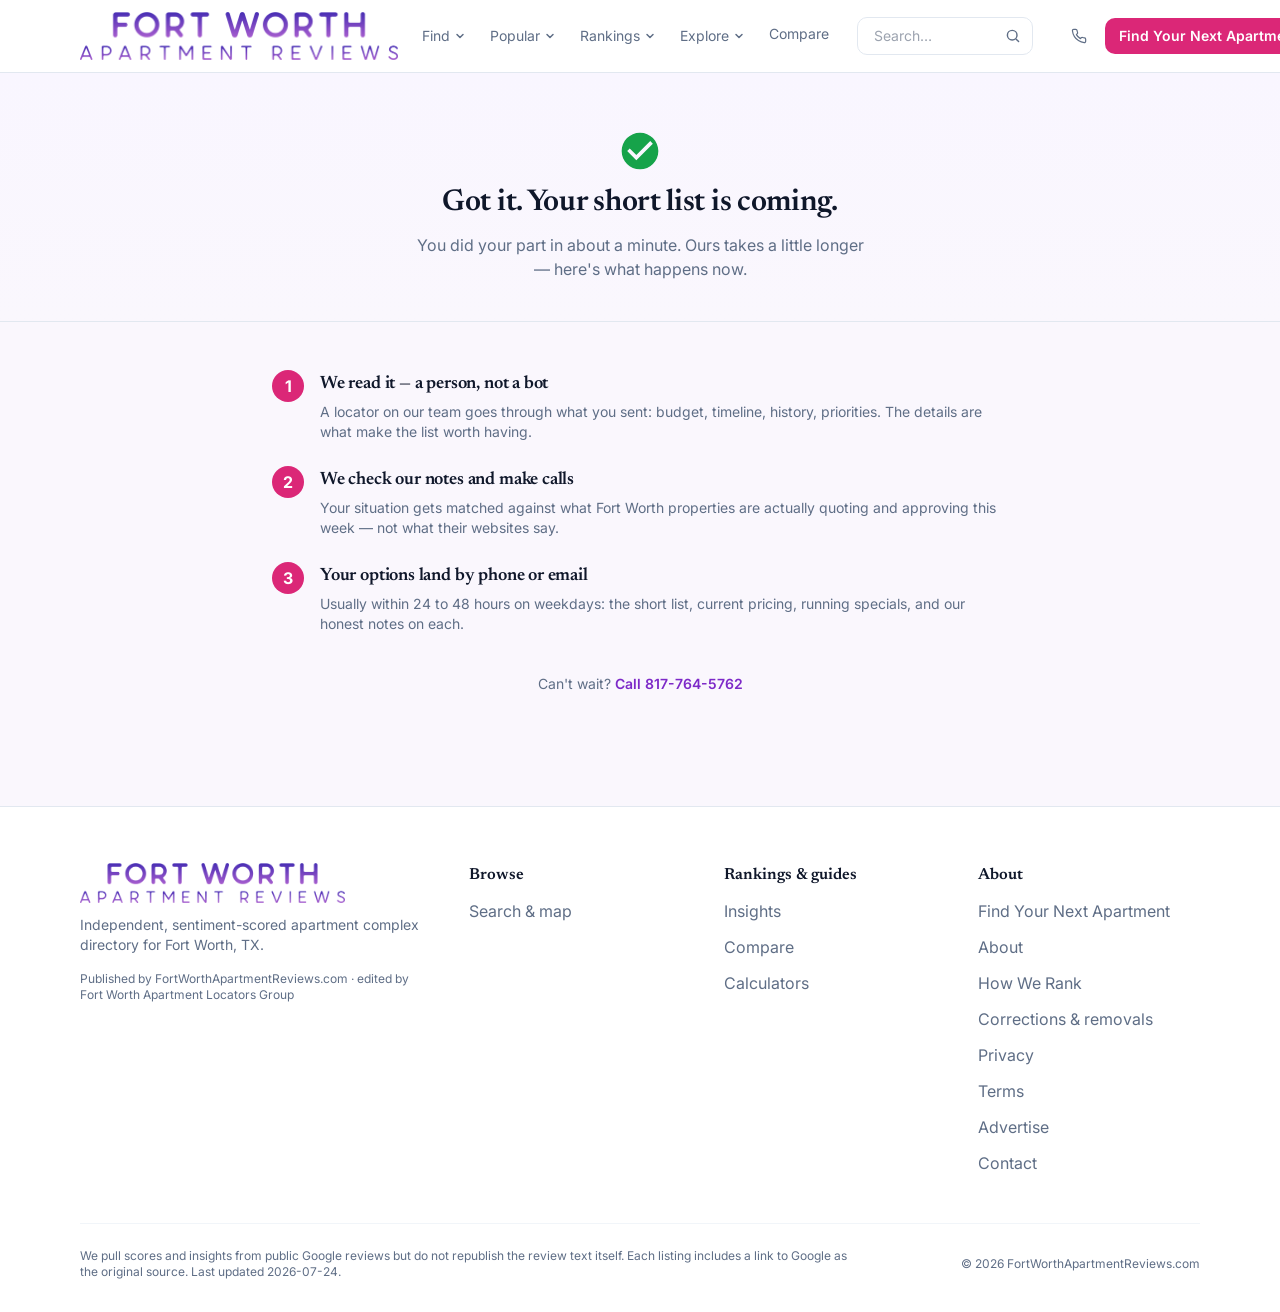
==== thank-you/index.html @ 5f6153b9 "Add apartment short-list landing page for go.fortworthapartmentreviews.com One-page site matching fo" ====
<!doctype html>
<html lang="en" data-preset="editorial" data-base="light" data-hero="split" data-header="solid" data-cards="photo" style="--lp-primary-50:249 246 255;--lp-primary-100:241 233 255;--lp-primary-200:225 207 254;--lp-primary-300:204 172 251;--lp-primary-400:177 124 245;--lp-primary-500:147 51 234;--lp-primary-600:125 41 200;--lp-primary-700:96 29 157;--lp-primary-800:87 25 143;--lp-primary-900:71 18 117;--lp-secondary-50:246 243 249;--lp-secondary-100:233 227 241;--lp-secondary-200:209 196 225;--lp-secondary-300:176 154 203;--lp-secondary-400:134 99 173;--lp-secondary-500:88 28 135;--lp-secondary-600:77 26 118;--lp-secondary-700:63 23 97;--lp-secondary-800:59 22 90;--lp-secondary-900:50 20 77;--lp-neutral-50:247 248 248;--lp-neutral-100:236 237 239;--lp-neutral-200:214 216 221;--lp-neutral-300:186 189 196;--lp-neutral-400:149 154 165;--lp-neutral-500:107 114 128;--lp-neutral-600:90 96 109;--lp-neutral-700:69 74 84;--lp-neutral-800:62 67 76;--lp-neutral-900:50 53 61;--lp-accent-50:255 245 248;--lp-accent-100:255 232 238;--lp-accent-200:253 205 218;--lp-accent-300:248 168 191;--lp-accent-400:238 118 158;--lp-accent-500:219 39 119;--lp-accent-600:186 30 100;--lp-accent-700:144 17 75;--lp-accent-800:131 14 68;--lp-accent-900:106 6 53;--lp-surface:250 247 253;--lp-surface-alt:243 237 250;--lp-surface-container:255 255 255;--lp-surface-container-high:241 245 249;--lp-on-surface:15 23 42;--lp-on-surface-variant:95 110 134;--lp-outline:226 232 240;--lp-outline-variant:241 245 249;--lp-accent:219 39 119;--lp-on-accent:255 255 255;--lp-brand:#9333ea;--lp-accent:#db2777;--lp-font:'Inter', system-ui, -apple-system, Segoe UI, Roboto, sans-serif;--lp-font-heading:'Newsreader', Georgia, serif;--lp-heading-weight:600;--lp-heading-tracking:-0.01em;--lp-text-display-desktop:48px;--lp-text-display-mobile:34px;--lp-text-display-tracking:-0.01em;--lp-text-h1-desktop:40px;--lp-text-h1-mobile:30px;--lp-text-h1-tracking:-0.01em;--lp-text-h2-desktop:28px;--lp-text-h2-mobile:23px;--lp-text-h2-tracking:0em;--lp-text-h3-desktop:22px;--lp-text-h3-mobile:19px;--lp-text-h3-tracking:0em;--lp-radius-sm:0.375rem;--lp-radius-md:0.625rem;--lp-radius-lg:0.875rem;--lp-radius-xl:1.25rem;--lp-radius-card:14px;--lp-radius-btn:10px;--lp-radius-chip:0.5rem;--lp-shadow-card:0 1px 3px rgb(15 23 42 / 0.08), 0 1px 2px rgb(15 23 42 / 0.04);--lp-shadow-hover:0 10px 28px rgb(15 23 42 / 0.12);--lp-card-border:1px solid transparent;--lp-ghost-border:1px solid transparent;--lp-ghost-bg:rgb(var(--lp-surface-alt));--lp-ghost-bg-hover:rgb(var(--lp-surface-container-high));--lp-link-decoration:none;--lp-link-underline-color:transparent;--lp-signature:none;">
<head>
<meta charset="utf-8">
<meta name="viewport" content="width=device-width, initial-scale=1">
<title>Got It — Your Short List Is Coming | Fort Worth Apartment Reviews</title>
<meta name="description" content="Your apartment search request has been received. Your Fort Worth short list is on the way.">
<link rel="canonical" href="https://go.fortworthapartmentreviews.com/thank-you/">
<link rel="icon" href="/images/favicon.png">
<link rel="preconnect" href="https://fonts.googleapis.com"><link rel="preconnect" href="https://fonts.gstatic.com" crossorigin><link href="https://fonts.googleapis.com/css2?family=Inter:wght@400;500;600;700&family=Newsreader:wght@400;500;600;700&display=swap" rel="stylesheet">
<link rel="stylesheet" href="/css/site-a.css">
<link rel="stylesheet" href="/css/site-b.css">
<style>body{font-family:var(--lp-font)}</style>
<style>
.fwq-wrap .hidden{display:none}
.fwq-wrap .sr-only{position:absolute;width:1px;height:1px;padding:0;margin:-1px;overflow:hidden;clip:rect(0,0,0,0);white-space:nowrap;border:0}
.fwg-card{background:#fff;border-radius:10px;overflow:hidden;box-shadow:0 10px 30px rgba(0,0,0,.18);border:1px solid var(--brand-border,#e3e0da)}
.fwg-head{background:var(--brand-primary,#2a1245);padding:16px 20px}
.fwg-lock{font-size:10px;font-weight:700;letter-spacing:.1em;text-transform:uppercase;color:rgba(255,255,255,.65);margin:0 0 4px}
.fwg-title{font-size:19px;line-height:1.25;font-weight:700;color:#fff;margin:0 0 5px}
.fwg-sub{font-size:12.5px;color:rgba(255,255,255,.8);margin:0;line-height:1.45}
.fwg-body{padding:18px 20px 20px}
.fwg-row{display:grid;grid-template-columns:1fr 1fr;gap:10px}
.fwg-label{display:block;font-size:12.5px;font-weight:700;color:var(--brand-primary,#2a1245);margin:0 0 5px}
.fwq-req{color:var(--brand-secondary,#db2777)}
.fwg-input{width:100%;padding:11px 12px;border:1px solid var(--brand-outline,#c5c6d2);border-radius:7px;font-size:16px;background:var(--brand-surface-alt,#f3f4f5);color:var(--brand-text-dark,#191c1d);margin-bottom:13px;min-height:46px}
.fwg-input:focus{outline:2px solid var(--brand-primary,#2a1245);outline-offset:1px}
.fwg-input[aria-invalid="true"]{border-color:var(--brand-error,#991b1b)}
textarea.fwg-input{min-height:62px}
.fwg-cond,.fwg-nb,.fwg-pdplan{background:var(--brand-background,#f8f7f5);border:1px solid var(--brand-border,#e3e0da);border-radius:8px;padding:13px 13px 2px;margin-bottom:13px}
.fwg-chips{display:flex;flex-wrap:wrap;gap:6px;margin-bottom:12px}
.fwg-chip{display:inline-flex;align-items:center;padding:9px 12px;border-radius:6px;font-size:13px;border:1px solid var(--brand-outline,#c5c6d2);background:#fff;color:var(--brand-primary,#2a1245);cursor:pointer;min-height:44px}
.fwg-chip[aria-pressed="true"]{background:var(--brand-primary,#2a1245);color:#fff;border-color:var(--brand-primary,#2a1245)}
.fwg-consent{display:flex;gap:9px;align-items:flex-start;margin:4px 0 14px}
.fwg-consent input{margin-top:3px;min-width:18px;min-height:18px;accent-color:var(--brand-secondary,#db2777)}
.fwg-consent label{font-size:11.5px;line-height:1.5;color:var(--brand-text-muted,#475569)}
.fwg-consent a{color:var(--brand-primary,#2a1245);font-weight:600;text-decoration:underline}
.fwg-btn{width:100%;padding:14px;font-size:15px}
.fwg-fine{font-size:11px;color:var(--brand-text-muted,#475569);text-align:center;margin:11px 0 0;line-height:1.45}
.fwg-hp{position:absolute;left:-9999px;width:1px;height:1px;opacity:0}
.fwg-tick{font-size:26px;color:var(--brand-success,#166534);margin:0 0 7px;text-align:center}
.fwg-donetitle{font-size:18px;font-weight:700;color:var(--brand-primary,#2a1245);margin:0 0 6px;text-align:center}
.fwg-donetext,.fwg-errtext{font-size:13px;color:var(--brand-text-muted,#475569);margin:0;text-align:center;line-height:1.5}
.fwg-errtext a{color:var(--brand-error,#991b1b);font-weight:700}
.fwq-err-msg{color:var(--brand-error,#991b1b);font-size:12px;font-weight:600;margin:-8px 0 12px}
@media(max-width:1023px){.fwg-card{margin-top:22px}}
</style>
<style>
.serif { font-family: var(--lp-font-heading); font-weight: var(--lp-heading-weight, 600);
  letter-spacing: -0.01em; }
.hero-lav { background: linear-gradient(180deg, rgb(var(--lp-primary-50)) 0%, rgb(var(--lp-surface)) 100%); }
.pink-btn { display: inline-block; background: #db2777; color: #fff; font-weight: 700;
  border-radius: var(--lp-radius-btn, 10px); text-decoration: none;
  box-shadow: 0 4px 14px rgb(219 39 119 / .3); }
.pink-btn:hover { background: #be185d; }
.tickrow svg { color: rgb(var(--lp-primary-600)); flex-shrink: 0; }
/* comparison table */
.cmp-scroll { overflow-x: auto; -webkit-overflow-scrolling: touch; }
.cmp { width: 100%; min-width: 560px; border-collapse: collapse; font-size: 13.5px; }
.cmp th { font-family: var(--lp-font-heading); font-weight: 600; font-size: 14.5px; text-align: left;
  color: rgb(var(--lp-on-surface)); padding: 10px 14px; border-bottom: 2px solid rgb(var(--lp-primary-200)); }
.cmp td { padding: 11px 14px; border-bottom: 1px solid rgb(var(--lp-outline-variant));
  color: rgb(var(--lp-on-surface-variant)); vertical-align: top; line-height: 1.45; }
.cmp td:first-child { font-weight: 600; color: rgb(var(--lp-on-surface)); white-space: nowrap; }
.cmp td:last-child { color: rgb(var(--lp-on-surface)); background: rgb(var(--lp-primary-50)); }
/* FAQ accordions */
.faq-acc { border: 1px solid rgb(var(--lp-outline)); border-radius: var(--lp-radius-md, .625rem);
  background: rgb(var(--lp-surface-container)); }
.faq-acc + .faq-acc { margin-top: .6rem; }
.faq-acc summary { cursor: pointer; list-style: none; display: flex; justify-content: space-between;
  align-items: center; gap: 1rem; padding: .85rem 1.1rem; font-weight: 600; font-size: 14.5px;
  color: rgb(var(--lp-on-surface)); }
.faq-acc summary::-webkit-details-marker { display: none; }
.faq-acc summary::after { content: "+"; font-size: 19px; color: rgb(var(--lp-primary-600)); flex-shrink: 0; }
.faq-acc[open] summary::after { content: "\2212"; }
.faq-acc p { padding: 0 1.1rem .95rem; font-size: 13.5px; line-height: 1.55;
  color: rgb(var(--lp-on-surface-variant)); margin: 0; }
/* the zip site's CTA button class, re-pointed at the reviews site's pink */
.btn-action { display: inline-flex; align-items: center; justify-content: center; gap: .5rem;
  background: #db2777; color: #fff; font-weight: 700; text-transform: uppercase;
  letter-spacing: .05em; border-radius: 8px; padding: 16px 40px;
  box-shadow: 0 10px 15px -3px #0000001a, 0 4px 6px -4px #0000001a; transition: transform .2s ease;
  border: none; cursor: pointer; font-family: var(--lp-font); }
.btn-action:hover { transform: scale(1.02); }
/* utilities possibly missing from the compiled site CSS (audited after build) */
.pb-10 { padding-bottom: 2.5rem; }
.py-3\.5 { padding-top: .875rem; padding-bottom: .875rem; }
.space-y-6 > * + * { margin-top: 1.5rem; }
.pt-6 { padding-top: 1.5rem; }
.pb-12 { padding-bottom: 3rem; }
.mt-2\.5 { margin-top: .625rem; }
.gap-x-4 { column-gap: 1rem; }
.gap-y-1 { row-gap: .25rem; }
.text-\[13px\] { font-size: 13px; }
.text-\[15px\] { font-size: 15px; }
.text-\[28px\] { font-size: 28px; }
.leading-\[1\.16\] { line-height: 1.16; }
.max-w-xl { max-width: 36rem; }
@media (min-width: 640px) {
  .sm\:pt-10 { padding-top: 2.5rem; }
  .sm\:text-\[40px\] { font-size: 40px; }
  .sm\:text-base { font-size: 16px; line-height: 1.5rem; }
}
</style>
<meta name="robots" content="noindex">
</head>
<body class="min-h-screen flex flex-col">
<header class="lp-site-header sticky top-0 z-40 border-b border-outline bg-surface-container/95 backdrop-blur"> <div class="mx-auto flex max-w-6xl items-center justify-between gap-6 px-4 py-3"> <a href="https://fortworthapartmentreviews.com/" class="flex shrink-0 items-center gap-2"> <img src="/images/logo.png" alt="Fort Worth Apartment Reviews Guide" class="h-12 w-auto">  </a> <!-- Desktop nav. Kept intentionally lean (4-5 items): no Home (the logo covers it), tools fold
         into the guides dropdown, and About/Methodology live in the footer only. --> <nav class="hidden items-center gap-6 md:flex" aria-label="Primary"> <!-- Browse --> <div class="relative group"> <button type="button" class="inline-flex items-center gap-1 border-b-2 pb-0.5 text-sm transition-colors border-transparent text-on-surface-variant hover:text-primary-600" aria-haspopup="true">Find <svg class="h-3 w-3" viewBox="0 0 12 12" fill="none" aria-hidden="true"><path d="M3 4.5 6 7.5 9 4.5" stroke="currentColor" stroke-width="1.5" stroke-linecap="round" stroke-linejoin="round"/></svg></button> <div class="lp-menu invisible absolute left-0 top-full z-30 max-h-[70vh] min-w-[16rem] overflow-y-auto p-2 opacity-0 transition-opacity duration-150 group-hover:visible group-hover:opacity-100 group-focus-within:visible group-focus-within:opacity-100"> <a href="https://fortworthapartmentreviews.com/browse/" class="flex items-center justify-between rounded-btn px-3 py-2 text-sm font-semibold text-primary-600 hover:bg-primary-50">Search &amp; map <span aria-hidden="true">&rarr;</span></a> <div class="my-1 border-t border-outline-variant"></div>  <a href="https://fortworthapartmentreviews.com/browse/?category=affordable-apartments" class="block rounded-btn px-3 py-2 text-sm text-on-surface-variant hover:bg-surface-alt hover:text-primary-700">Affordable &amp; Low-Income Housing</a><a href="https://fortworthapartmentreviews.com/browse/?category=furnished-corporate-apartments" class="block rounded-btn px-3 py-2 text-sm text-on-surface-variant hover:bg-surface-alt hover:text-primary-700">Furnished &amp; Corporate Housing</a><a href="https://fortworthapartmentreviews.com/browse/?category=luxury-apartments" class="block rounded-btn px-3 py-2 text-sm text-on-surface-variant hover:bg-surface-alt hover:text-primary-700">Luxury Apartments</a><a href="https://fortworthapartmentreviews.com/browse/?category=pet-friendly-apartments" class="block rounded-btn px-3 py-2 text-sm text-on-surface-variant hover:bg-surface-alt hover:text-primary-700">Pet-Friendly Apartments</a><a href="https://fortworthapartmentreviews.com/browse/?category=senior-apartments" class="block rounded-btn px-3 py-2 text-sm text-on-surface-variant hover:bg-surface-alt hover:text-primary-700">Senior &amp; 55+ Living</a><a href="https://fortworthapartmentreviews.com/browse/?category=student-apartments" class="block rounded-btn px-3 py-2 text-sm text-on-surface-variant hover:bg-surface-alt hover:text-primary-700">Student Housing</a><a href="https://fortworthapartmentreviews.com/browse/?category=townhome-style-apartments" class="block rounded-btn px-3 py-2 text-sm text-on-surface-variant hover:bg-surface-alt hover:text-primary-700">Townhome-Style Apartment Communities</a> </div> </div> <!-- Cities (entered hub cities, capped; shown alongside Areas in the mixed case). The see-all
           goes to /locations/, which lists every hub AND coverage city. --> <div class="relative group"> <button type="button" class="inline-flex items-center gap-1 border-b-2 pb-0.5 text-sm transition-colors border-transparent text-on-surface-variant hover:text-primary-600" aria-haspopup="true">Popular <svg class="h-3 w-3" viewBox="0 0 12 12" fill="none" aria-hidden="true"><path d="M3 4.5 6 7.5 9 4.5" stroke="currentColor" stroke-width="1.5" stroke-linecap="round" stroke-linejoin="round"/></svg></button> <div class="lp-menu invisible absolute left-0 top-full z-30 max-h-[70vh] min-w-[16rem] overflow-y-auto p-2 opacity-0 transition-opacity duration-150 group-hover:visible group-hover:opacity-100 group-focus-within:visible group-focus-within:opacity-100"> <a href="https://fortworthapartmentreviews.com/arlington-tx/" class="block rounded-btn px-3 py-2 text-sm text-on-surface-variant hover:bg-surface-alt hover:text-primary-700">Arlington, TX</a><a href="https://fortworthapartmentreviews.com/fort-worth-tx/" class="block rounded-btn px-3 py-2 text-sm text-on-surface-variant hover:bg-surface-alt hover:text-primary-700">Fort Worth, TX</a><a href="https://fortworthapartmentreviews.com/grapevine-tx/" class="block rounded-btn px-3 py-2 text-sm text-on-surface-variant hover:bg-surface-alt hover:text-primary-700">Grapevine, TX</a> <div class="my-1 border-t border-outline-variant"></div> <a href="https://fortworthapartmentreviews.com/locations/" class="flex items-center justify-between rounded-btn px-3 py-2 text-sm font-semibold text-primary-600 hover:bg-primary-50">All locations <span aria-hidden="true">&rarr;</span></a> </div> </div> <!-- Areas (region's own neighborhoods) -->  <!-- Best --> <div class="relative group"> <button type="button" class="inline-flex items-center gap-1 border-b-2 pb-0.5 text-sm transition-colors border-transparent text-on-surface-variant hover:text-primary-600" aria-haspopup="true">Rankings <svg class="h-3 w-3" viewBox="0 0 12 12" fill="none" aria-hidden="true"><path d="M3 4.5 6 7.5 9 4.5" stroke="currentColor" stroke-width="1.5" stroke-linecap="round" stroke-linejoin="round"/></svg></button> <div class="lp-menu invisible absolute left-0 top-full z-30 max-h-[70vh] min-w-[16rem] overflow-y-auto p-2 opacity-0 transition-opacity duration-150 group-hover:visible group-hover:opacity-100 group-focus-within:visible group-focus-within:opacity-100"> <a href="https://fortworthapartmentreviews.com/arlington-tx/best/apartment-complexes/" class="block rounded-btn px-3 py-2 text-sm text-on-surface-variant hover:bg-surface-alt hover:text-primary-700">Best Apartments Arlington</a><a href="https://fortworthapartmentreviews.com/fort-worth-tx/best/apartment-complexes/" class="block rounded-btn px-3 py-2 text-sm text-on-surface-variant hover:bg-surface-alt hover:text-primary-700">Best Apartments Fort Worth</a><a href="https://fortworthapartmentreviews.com/fort-worth-tx/best/townhome-style-apartments/" class="block rounded-btn px-3 py-2 text-sm text-on-surface-variant hover:bg-surface-alt hover:text-primary-700">Best Townhome Apartments Fort Worth</a><a href="https://fortworthapartmentreviews.com/grapevine-tx/best/apartment-complexes/" class="block rounded-btn px-3 py-2 text-sm text-on-surface-variant hover:bg-surface-alt hover:text-primary-700">Best Apartments in Grapevine</a> <div class="my-1 border-t border-outline-variant"></div> <a href="https://fortworthapartmentreviews.com/best/" class="flex items-center justify-between rounded-btn px-3 py-2 text-sm font-semibold text-primary-600 hover:bg-primary-50">All rankings <span aria-hidden="true">&rarr;</span></a> </div> </div> <!-- Content sections: ONE dropdown of section INDEX links (Guides / Tools / Resources / Glossary),
           never the individual guide/tool titles. Parent label varied per site (navLabel('sections')). --> <div class="relative group"> <button type="button" class="inline-flex items-center gap-1 border-b-2 pb-0.5 text-sm transition-colors border-transparent text-on-surface-variant hover:text-primary-600" aria-haspopup="true">Explore <svg class="h-3 w-3" viewBox="0 0 12 12" fill="none" aria-hidden="true"><path d="M3 4.5 6 7.5 9 4.5" stroke="currentColor" stroke-width="1.5" stroke-linecap="round" stroke-linejoin="round"/></svg></button> <div class="lp-menu invisible absolute left-0 top-full z-30 max-h-[70vh] min-w-[16rem] overflow-y-auto p-2 opacity-0 transition-opacity duration-150 group-hover:visible group-hover:opacity-100 group-focus-within:visible group-focus-within:opacity-100"> <a href="https://fortworthapartmentreviews.com/guide/" class="block rounded-btn px-3 py-2 text-sm text-on-surface-variant hover:bg-surface-alt hover:text-primary-700">Insights</a><a href="https://fortworthapartmentreviews.com/tools/" class="block rounded-btn px-3 py-2 text-sm text-on-surface-variant hover:bg-surface-alt hover:text-primary-700">Calculators</a><a href="https://fortworthapartmentreviews.com/resources/" class="block rounded-btn px-3 py-2 text-sm text-on-surface-variant hover:bg-surface-alt hover:text-primary-700">Links</a><a href="https://fortworthapartmentreviews.com/glossary/" class="block rounded-btn px-3 py-2 text-sm text-on-surface-variant hover:bg-surface-alt hover:text-primary-700">Terms</a> </div> </div> <a href="https://fortworthapartmentreviews.com/compare/" class="inline-flex items-center gap-1 border-b-2 pb-0.5 text-sm transition-colors border-transparent text-on-surface-variant hover:text-primary-600">Compare</a> <form action="https://fortworthapartmentreviews.com/browse/" method="get" role="search" class="relative ml-1"> <label class="sr-only" for="lp-nav-search">Search businesses</label> <input id="lp-nav-search" type="search" name="q" placeholder="Search…" class="lp-input w-44 py-2 pl-4 pr-9 text-sm"> <svg class="pointer-events-none absolute right-3 top-1/2 h-4 w-4 -translate-y-1/2 text-on-surface-variant" viewBox="0 0 20 20" fill="none" aria-hidden="true"><circle cx="9" cy="9" r="6" stroke="currentColor" stroke-width="1.8"></circle><path d="m14 14 3 3" stroke="currentColor" stroke-width="1.8" stroke-linecap="round"></path></svg> </form> <div class="ml-1 flex items-center gap-2"> <a href="tel:817-764-5762" aria-label="Call" class="flex h-9 w-9 items-center justify-center rounded-full text-on-surface-variant transition-colors hover:bg-surface-alt hover:text-primary-600"> <svg class="h-4 w-4" viewBox="0 0 24 24" fill="none" stroke="currentColor" stroke-width="1.8" stroke-linecap="round" stroke-linejoin="round" aria-hidden="true"><path d="M22 16.92v3a2 2 0 0 1-2.18 2 19.79 19.79 0 0 1-8.63-3.07 19.5 19.5 0 0 1-6-6 19.79 19.79 0 0 1-3.07-8.67A2 2 0 0 1 4.11 2h3a2 2 0 0 1 2 1.72c.13.96.36 1.9.7 2.81a2 2 0 0 1-.45 2.11L8.09 9.91a16 16 0 0 0 6 6l1.27-1.27a2 2 0 0 1 2.11-.45c.9.34 1.85.57 2.81.7A2 2 0 0 1 22 16.92Z"></path></svg> </a>  <a href="#start" class="lp-accent-bg text-on-accent whitespace-nowrap rounded-btn px-3.5 py-2 text-sm font-semibold">Find Your Next Apartment</a> </div> </nav> <!-- Mobile menu: full-screen sheet. <details> keeps it working with no JS; the burger swaps to
         an X via CSS on [open]. The panel is ABSOLUTE (top-full), not fixed: the header's
         backdrop-blur creates a containing block for fixed descendants, so position:fixed would
         resolve against the header box, not the viewport. Anchoring to the header (itself
         fixed/sticky at top-0) gives the same full-screen result reliably. --> <details class="lp-mnav md:hidden"> <summary class="lp-btn-ghost flex cursor-pointer list-none p-2 text-on-surface-variant" aria-label="Menu"> <svg class="lp-mnav-burger h-5 w-5" viewBox="0 0 24 24" fill="none" aria-hidden="true"><path d="M4 7h16M4 12h16M4 17h16" stroke="currentColor" stroke-width="1.8" stroke-linecap="round"></path></svg> <svg class="lp-mnav-close hidden h-5 w-5" viewBox="0 0 24 24" fill="none" aria-hidden="true"><path d="m6 6 12 12M18 6 6 18" stroke="currentColor" stroke-width="1.8" stroke-linecap="round"></path></svg> <span class="sr-only">Menu</span> </summary> <div class="lp-mnav-panel absolute inset-x-0 top-full z-40 overflow-y-auto overscroll-contain border-t border-outline bg-surface-container"> <div class="mx-auto max-w-6xl px-4 pb-8 pt-4"> <form action="https://fortworthapartmentreviews.com/browse/" method="get" role="search" class="relative mb-2"> <label class="sr-only" for="lp-mnav-search">Search businesses</label> <input id="lp-mnav-search" type="search" name="q" placeholder="Search businesses…" class="lp-input w-full py-3 pl-4 pr-11 text-base"> <svg class="pointer-events-none absolute right-4 top-1/2 h-5 w-5 -translate-y-1/2 text-on-surface-variant" viewBox="0 0 20 20" fill="none" aria-hidden="true"><circle cx="9" cy="9" r="6" stroke="currentColor" stroke-width="1.8"></circle><path d="m14 14 3 3" stroke="currentColor" stroke-width="1.8" stroke-linecap="round"></path></svg> </form> <div class="mb-3 flex gap-2"> <a href="#start" class="lp-accent-bg text-on-accent flex-1 rounded-btn px-4 py-3 text-center text-base font-semibold">Find Your Next Apartment</a> <a href="tel:817-764-5762" class="flex items-center justify-center rounded-btn border border-outline px-4 py-3 text-base font-medium text-on-surface">Call</a> </div> <nav class="divide-y divide-outline-variant" aria-label="Mobile"> <a href="https://fortworthapartmentreviews.com/" class="flex items-center px-1 py-3 text-base font-medium text-on-surface">Home</a> <a href="https://fortworthapartmentreviews.com/browse/" class="flex items-center px-1 py-3 text-base font-medium text-on-surface">Browse &amp; map</a> <details class="lp-mnav-group"> <summary class="flex cursor-pointer list-none items-center justify-between px-1 py-3 text-base font-medium text-on-surface">Find <svg class="lp-mnav-chev h-4 w-4 shrink-0 text-on-surface-variant transition-transform duration-150" viewBox="0 0 12 12" fill="none" aria-hidden="true"><path d="M3 4.5 6 7.5 9 4.5" stroke="currentColor" stroke-width="1.5" stroke-linecap="round" stroke-linejoin="round"/></svg></summary> <div class="pb-3">  <a href="https://fortworthapartmentreviews.com/browse/?category=affordable-apartments" class="block rounded-btn px-3 py-2.5 text-[15px] text-on-surface-variant hover:bg-surface-alt hover:text-primary-700">Affordable &amp; Low-Income Housing</a><a href="https://fortworthapartmentreviews.com/browse/?category=furnished-corporate-apartments" class="block rounded-btn px-3 py-2.5 text-[15px] text-on-surface-variant hover:bg-surface-alt hover:text-primary-700">Furnished &amp; Corporate Housing</a><a href="https://fortworthapartmentreviews.com/browse/?category=luxury-apartments" class="block rounded-btn px-3 py-2.5 text-[15px] text-on-surface-variant hover:bg-surface-alt hover:text-primary-700">Luxury Apartments</a><a href="https://fortworthapartmentreviews.com/browse/?category=pet-friendly-apartments" class="block rounded-btn px-3 py-2.5 text-[15px] text-on-surface-variant hover:bg-surface-alt hover:text-primary-700">Pet-Friendly Apartments</a><a href="https://fortworthapartmentreviews.com/browse/?category=senior-apartments" class="block rounded-btn px-3 py-2.5 text-[15px] text-on-surface-variant hover:bg-surface-alt hover:text-primary-700">Senior &amp; 55+ Living</a><a href="https://fortworthapartmentreviews.com/browse/?category=student-apartments" class="block rounded-btn px-3 py-2.5 text-[15px] text-on-surface-variant hover:bg-surface-alt hover:text-primary-700">Student Housing</a><a href="https://fortworthapartmentreviews.com/browse/?category=townhome-style-apartments" class="block rounded-btn px-3 py-2.5 text-[15px] text-on-surface-variant hover:bg-surface-alt hover:text-primary-700">Townhome-Style Apartment Communities</a> </div> </details> <details class="lp-mnav-group"> <summary class="flex cursor-pointer list-none items-center justify-between px-1 py-3 text-base font-medium text-on-surface">Popular <svg class="lp-mnav-chev h-4 w-4 shrink-0 text-on-surface-variant transition-transform duration-150" viewBox="0 0 12 12" fill="none" aria-hidden="true"><path d="M3 4.5 6 7.5 9 4.5" stroke="currentColor" stroke-width="1.5" stroke-linecap="round" stroke-linejoin="round"/></svg></summary> <div class="pb-3"> <a href="https://fortworthapartmentreviews.com/arlington-tx/" class="block rounded-btn px-3 py-2.5 text-[15px] text-on-surface-variant hover:bg-surface-alt hover:text-primary-700">Arlington, TX</a><a href="https://fortworthapartmentreviews.com/fort-worth-tx/" class="block rounded-btn px-3 py-2.5 text-[15px] text-on-surface-variant hover:bg-surface-alt hover:text-primary-700">Fort Worth, TX</a><a href="https://fortworthapartmentreviews.com/grapevine-tx/" class="block rounded-btn px-3 py-2.5 text-[15px] text-on-surface-variant hover:bg-surface-alt hover:text-primary-700">Grapevine, TX</a> <a href="https://fortworthapartmentreviews.com/locations/" class="block rounded-btn px-3 py-2.5 text-[15px] font-semibold text-primary-600 hover:bg-surface-alt">All locations &rarr;</a> </div> </details>  <a href="https://fortworthapartmentreviews.com/best/" class="flex items-center px-1 py-3 text-base font-medium text-on-surface">Rankings</a> <details class="lp-mnav-group"> <summary class="flex cursor-pointer list-none items-center justify-between px-1 py-3 text-base font-medium text-on-surface">Explore <svg class="lp-mnav-chev h-4 w-4 shrink-0 text-on-surface-variant transition-transform duration-150" viewBox="0 0 12 12" fill="none" aria-hidden="true"><path d="M3 4.5 6 7.5 9 4.5" stroke="currentColor" stroke-width="1.5" stroke-linecap="round" stroke-linejoin="round"/></svg></summary> <div class="pb-3"> <a href="https://fortworthapartmentreviews.com/guide/" class="block rounded-btn px-3 py-2.5 text-[15px] text-on-surface-variant hover:bg-surface-alt hover:text-primary-700">Insights</a><a href="https://fortworthapartmentreviews.com/tools/" class="block rounded-btn px-3 py-2.5 text-[15px] text-on-surface-variant hover:bg-surface-alt hover:text-primary-700">Calculators</a><a href="https://fortworthapartmentreviews.com/resources/" class="block rounded-btn px-3 py-2.5 text-[15px] text-on-surface-variant hover:bg-surface-alt hover:text-primary-700">Links</a><a href="https://fortworthapartmentreviews.com/glossary/" class="block rounded-btn px-3 py-2.5 text-[15px] text-on-surface-variant hover:bg-surface-alt hover:text-primary-700">Terms</a> </div> </details> <a href="https://fortworthapartmentreviews.com/compare/" class="flex items-center px-1 py-3 text-base font-medium text-on-surface">Compare</a> </nav> </div> </div> </details> </div> </header>
<script>
  (function () {
    var h = document.querySelector('header.lp-site-header');
    if (!h) return;
    var setH = function () { document.documentElement.style.setProperty('--lp-header-h', h.offsetHeight + 'px'); };
    setH();
    window.addEventListener('resize', setH, { passive: true });
    var overlay = h.classList.contains('lp-header-overlay');
    var atTop = function () { h.classList.toggle('lp-at-top', window.scrollY < 60); };
    var m = h.querySelector('.lp-mnav');
    if (m) {
      m.addEventListener('toggle', function () {
        // Lock page scroll behind the sheet; over a photo hero, solidify the transparent header so
        // the nav row reads against the sheet, not the hero. atTop() restores it on close.
        document.documentElement.classList.toggle('lp-mnav-open', m.open);
        if (!overlay) return;
        if (m.open) h.classList.remove('lp-at-top'); else atTop();
      });
    }
    if (!overlay) return;
    atTop();
    window.addEventListener('scroll', atTop, { passive: true });
  })();
</script>
<main class="flex-1">
  <section class="hero-lav border-b border-outline">
    <div class="mx-auto max-w-2xl px-4 pt-14 pb-10 text-center">
      <svg xmlns="http://www.w3.org/2000/svg" width="44" height="44" viewBox="0 0 24 24" fill="#16a34a" style="margin:0 auto 12px;display:block;"><path d="M12 2C6.48 2 2 6.48 2 12s4.48 10 10 10 10-4.48 10-10S17.52 2 12 2zm-2 15-5-5 1.41-1.41L10 14.17l7.59-7.59L19 8l-9 9z"/></svg>
      <h1 class="serif text-3xl text-on-surface">Got it. Your short list is coming.</h1>
      <p class="mx-auto mt-3 max-w-md text-on-surface-variant">You did your part in about a minute.
        Ours takes a little longer &mdash; here's what happens now.</p>
    </div>
  </section>
  <section class="mx-auto max-w-3xl px-4 py-12">
    <ol class="space-y-6"><li class="flex gap-4"><span class="flex h-8 w-8 flex-shrink-0 items-center justify-center rounded-full font-bold text-white" style="background:#db2777">1</span><div><h3 class="serif text-lg text-on-surface">We read it — a person, not a bot</h3><p class="mt-1 text-sm text-on-surface-variant">A locator on our team goes through what you sent: budget, timeline, history, priorities. The details are what make the list worth having.</p></div></li><li class="flex gap-4"><span class="flex h-8 w-8 flex-shrink-0 items-center justify-center rounded-full font-bold text-white" style="background:#db2777">2</span><div><h3 class="serif text-lg text-on-surface">We check our notes and make calls</h3><p class="mt-1 text-sm text-on-surface-variant">Your situation gets matched against what Fort Worth properties are actually quoting and approving this week — not what their websites say.</p></div></li><li class="flex gap-4"><span class="flex h-8 w-8 flex-shrink-0 items-center justify-center rounded-full font-bold text-white" style="background:#db2777">3</span><div><h3 class="serif text-lg text-on-surface">Your options land by phone or email</h3><p class="mt-1 text-sm text-on-surface-variant">Usually within 24 to 48 hours on weekdays: the short list, current pricing, running specials, and our honest notes on each.</p></div></li></ol>
    <p class="mt-10 text-center text-sm text-on-surface-variant">Can't wait?
      <a class="font-semibold text-primary-600 hover:underline" href="tel:817-764-5762">Call 817-764-5762</a></p>
  </section>
</main>
<footer class="mt-16 border-t border-outline bg-surface-container"> <div class="mx-auto max-w-6xl px-4 pt-14 pb-8"> <div class="grid gap-12 md:grid-cols-12"> <!-- Brand --> <div class="md:col-span-4"> <img src="/images/logo.png" alt="Fort Worth Apartment Reviews Guide" class="mb-3 h-10 w-auto" loading="lazy"> <p class="max-w-sm text-sm text-on-surface-variant">Independent, sentiment-scored apartment complex directory for Fort Worth, TX.</p> <p class="mt-4 text-xs text-on-surface-variant">
Published by <a class="hover:text-primary-600" href="https://fortworthapartmentreviews.com" rel="publisher">FortWorthApartmentReviews.com</a>  &middot; edited by Fort Worth Apartment Locators Group </p>  </div> <!-- Link columns --> <div class="grid grid-cols-2 gap-8 sm:grid-cols-3 md:col-span-8"> <div class="flex flex-col gap-3"> <span class="font-heading font-semibold text-on-surface">Browse</span> <a class="text-on-surface-variant hover:text-primary-600 transition-colors" href="https://fortworthapartmentreviews.com/browse/">Search &amp; map</a>  </div> <div class="flex flex-col gap-3"> <span class="font-heading font-semibold text-on-surface">Rankings &amp; guides</span>  <a class="text-on-surface-variant hover:text-primary-600 transition-colors" href="https://fortworthapartmentreviews.com/guide/">Insights</a> <a class="text-on-surface-variant hover:text-primary-600 transition-colors" href="https://fortworthapartmentreviews.com/compare/">Compare</a> <a class="text-on-surface-variant hover:text-primary-600 transition-colors" href="https://fortworthapartmentreviews.com/tools/">Calculators</a> </div> <div class="flex flex-col gap-3"> <span class="font-heading font-semibold text-on-surface">About</span> <a class="text-on-surface-variant hover:text-primary-600 transition-colors" href="#start">Find Your Next Apartment</a> <a class="text-on-surface-variant hover:text-primary-600 transition-colors" href="https://fortworthapartmentreviews.com/about/">About</a> <a class="text-on-surface-variant hover:text-primary-600 transition-colors" href="https://fortworthapartmentreviews.com/how-we-rank/">How We Rank</a> <a class="text-on-surface-variant hover:text-primary-600 transition-colors" href="https://fortworthapartmentreviews.com/listing-policy/">Corrections &amp; removals</a> <a class="text-on-surface-variant hover:text-primary-600 transition-colors" href="https://fortworthapartmentreviews.com/privacy/">Privacy</a> <a class="text-on-surface-variant hover:text-primary-600 transition-colors" href="https://fortworthapartmentreviews.com/terms/">Terms</a> <a class="text-on-surface-variant hover:text-primary-600 transition-colors" href="https://fortworthapartmentreviews.com/advertise/">Advertise</a> <a class="text-on-surface-variant hover:text-primary-600 transition-colors" href="https://fortworthapartmentreviews.com/contact/">Contact</a> </div> </div> </div> <!-- Bottom bar: data disclosure (E1) + copyright --> <div class="mt-12 flex flex-col gap-3 border-t border-outline-variant pt-6 text-xs text-on-surface-variant sm:flex-row sm:items-center sm:justify-between"> <p class="max-w-3xl"> We pull scores and insights from public Google reviews but do not republish the review text itself. Each listing includes a link to Google as the original source. Last updated 2026-07-24.
</p> <p class="shrink-0">&copy; 2026 FortWorthApartmentReviews.com</p> </div> </div> </footer>
</body>
</html>
---- css/site-a.css ----
*,:before,:after{--tw-border-spacing-x: 0;--tw-border-spacing-y: 0;--tw-translate-x: 0;--tw-translate-y: 0;--tw-rotate: 0;--tw-skew-x: 0;--tw-skew-y: 0;--tw-scale-x: 1;--tw-scale-y: 1;--tw-pan-x: ;--tw-pan-y: ;--tw-pinch-zoom: ;--tw-scroll-snap-strictness: proximity;--tw-gradient-from-position: ;--tw-gradient-via-position: ;--tw-gradient-to-position: ;--tw-ordinal: ;--tw-slashed-zero: ;--tw-numeric-figure: ;--tw-numeric-spacing: ;--tw-numeric-fraction: ;--tw-ring-inset: ;--tw-ring-offset-width: 0px;--tw-ring-offset-color: #fff;--tw-ring-color: rgb(59 130 246 / .5);--tw-ring-offset-shadow: 0 0 #0000;--tw-ring-shadow: 0 0 #0000;--tw-shadow: 0 0 #0000;--tw-shadow-colored: 0 0 #0000;--tw-blur: ;--tw-brightness: ;--tw-contrast: ;--tw-grayscale: ;--tw-hue-rotate: ;--tw-invert: ;--tw-saturate: ;--tw-sepia: ;--tw-drop-shadow: ;--tw-backdrop-blur: ;--tw-backdrop-brightness: ;--tw-backdrop-contrast: ;--tw-backdrop-grayscale: ;--tw-backdrop-hue-rotate: ;--tw-backdrop-invert: ;--tw-backdrop-opacity: ;--tw-backdrop-saturate: ;--tw-backdrop-sepia: ;--tw-contain-size: ;--tw-contain-layout: ;--tw-contain-paint: ;--tw-contain-style: }::backdrop{--tw-border-spacing-x: 0;--tw-border-spacing-y: 0;--tw-translate-x: 0;--tw-translate-y: 0;--tw-rotate: 0;--tw-skew-x: 0;--tw-skew-y: 0;--tw-scale-x: 1;--tw-scale-y: 1;--tw-pan-x: ;--tw-pan-y: ;--tw-pinch-zoom: ;--tw-scroll-snap-strictness: proximity;--tw-gradient-from-position: ;--tw-gradient-via-position: ;--tw-gradient-to-position: ;--tw-ordinal: ;--tw-slashed-zero: ;--tw-numeric-figure: ;--tw-numeric-spacing: ;--tw-numeric-fraction: ;--tw-ring-inset: ;--tw-ring-offset-width: 0px;--tw-ring-offset-color: #fff;--tw-ring-color: rgb(59 130 246 / .5);--tw-ring-offset-shadow: 0 0 #0000;--tw-ring-shadow: 0 0 #0000;--tw-shadow: 0 0 #0000;--tw-shadow-colored: 0 0 #0000;--tw-blur: ;--tw-brightness: ;--tw-contrast: ;--tw-grayscale: ;--tw-hue-rotate: ;--tw-invert: ;--tw-saturate: ;--tw-sepia: ;--tw-drop-shadow: ;--tw-backdrop-blur: ;--tw-backdrop-brightness: ;--tw-backdrop-contrast: ;--tw-backdrop-grayscale: ;--tw-backdrop-hue-rotate: ;--tw-backdrop-invert: ;--tw-backdrop-opacity: ;--tw-backdrop-saturate: ;--tw-backdrop-sepia: ;--tw-contain-size: ;--tw-contain-layout: ;--tw-contain-paint: ;--tw-contain-style: }*,:before,:after{box-sizing:border-box;border-width:0;border-style:solid;border-color:#e5e7eb}:before,:after{--tw-content: ""}html,:host{line-height:1.5;-webkit-text-size-adjust:100%;-moz-tab-size:4;-o-tab-size:4;tab-size:4;font-family:ui-sans-serif,system-ui,sans-serif,"Apple Color Emoji","Segoe UI Emoji",Segoe UI Symbol,"Noto Color Emoji";font-feature-settings:normal;font-variation-settings:normal;-webkit-tap-highlight-color:transparent}body{margin:0;line-height:inherit}hr{height:0;color:inherit;border-top-width:1px}abbr:where([title]){-webkit-text-decoration:underline dotted;text-decoration:underline dotted}h1,h2,h3,h4,h5,h6{font-size:inherit;font-weight:inherit}a{color:inherit;text-decoration:inherit}b,strong{font-weight:bolder}code,kbd,samp,pre{font-family:ui-monospace,SFMono-Regular,Menlo,Monaco,Consolas,Liberation Mono,Courier New,monospace;font-feature-settings:normal;font-variation-settings:normal;font-size:1em}small{font-size:80%}sub,sup{font-size:75%;line-height:0;position:relative;vertical-align:baseline}sub{bottom:-.25em}sup{top:-.5em}table{text-indent:0;border-color:inherit;border-collapse:collapse}button,input,optgroup,select,textarea{font-family:inherit;font-feature-settings:inherit;font-variation-settings:inherit;font-size:100%;font-weight:inherit;line-height:inherit;letter-spacing:inherit;color:inherit;margin:0;padding:0}button,select{text-transform:none}button,input:where([type=button]),input:where([type=reset]),input:where([type=submit]){-webkit-appearance:button;background-color:transparent;background-image:none}:-moz-focusring{outline:auto}:-moz-ui-invalid{box-shadow:none}progress{vertical-align:baseline}::-webkit-inner-spin-button,::-webkit-outer-spin-button{height:auto}[type=search]{-webkit-appearance:textfield;outline-offset:-2px}::-webkit-search-decoration{-webkit-appearance:none}::-webkit-file-upload-button{-webkit-appearance:button;font:inherit}summary{display:list-item}blockquote,dl,dd,h1,h2,h3,h4,h5,h6,hr,figure,p,pre{margin:0}fieldset{margin:0;padding:0}legend{padding:0}ol,ul,menu{list-style:none;margin:0;padding:0}dialog{padding:0}textarea{resize:vertical}input::-moz-placeholder,textarea::-moz-placeholder{opacity:1;color:#9ca3af}input::placeholder,textarea::placeholder{opacity:1;color:#9ca3af}button,[role=button]{cursor:pointer}:disabled{cursor:default}img,svg,video,canvas,audio,iframe,embed,object{display:block;vertical-align:middle}img,video{max-width:100%;height:auto}[hidden]:where(:not([hidden=until-found])){display:none}.container{width:100%}@media (min-width: 640px){.container{max-width:640px}}@media (min-width: 768px){.container{max-width:768px}}@media (min-width: 1024px){.container{max-width:1024px}}@media (min-width: 1280px){.container{max-width:1280px}}@media (min-width: 1536px){.container{max-width:1536px}}.prose{color:var(--tw-prose-body);max-width:65ch}.prose :where(p):not(:where([class~=not-prose],[class~=not-prose] *)){margin-top:1.25em;margin-bottom:1.25em}.prose :where([class~=lead]):not(:where([class~=not-prose],[class~=not-prose] *)){color:var(--tw-prose-lead);font-size:1.25em;line-height:1.6;margin-top:1.2em;margin-bottom:1.2em}.prose :where(a):not(:where([class~=not-prose],[class~=not-prose] *)){color:var(--tw-prose-links);text-decoration:underline;font-weight:500}.prose :where(strong):not(:where([class~=not-prose],[class~=not-prose] *)){color:var(--tw-prose-bold);font-weight:600}.prose :where(a strong):not(:where([class~=not-prose],[class~=not-prose] *)){color:inherit}.prose :where(blockquote strong):not(:where([class~=not-prose],[class~=not-prose] *)){color:inherit}.prose :where(thead th strong):not(:where([class~=not-prose],[class~=not-prose] *)){color:inherit}.prose :where(ol):not(:where([class~=not-prose],[class~=not-prose] *)){list-style-type:decimal;margin-top:1.25em;margin-bottom:1.25em;padding-inline-start:1.625em}.prose :where(ol[type=A]):not(:where([class~=not-prose],[class~=not-prose] *)){list-style-type:upper-alpha}.prose :where(ol[type=a]):not(:where([class~=not-prose],[class~=not-prose] *)){list-style-type:lower-alpha}.prose :where(ol[type=A s]):not(:where([class~=not-prose],[class~=not-prose] *)){list-style-type:upper-alpha}.prose :where(ol[type=a s]):not(:where([class~=not-prose],[class~=not-prose] *)){list-style-type:lower-alpha}.prose :where(ol[type=I]):not(:where([class~=not-prose],[class~=not-prose] *)){list-style-type:upper-roman}.prose :where(ol[type=i]):not(:where([class~=not-prose],[class~=not-prose] *)){list-style-type:lower-roman}.prose :where(ol[type=I s]):not(:where([class~=not-prose],[class~=not-prose] *)){list-style-type:upper-roman}.prose :where(ol[type=i s]):not(:where([class~=not-prose],[class~=not-prose] *)){list-style-type:lower-roman}.prose :where(ol[type="1"]):not(:where([class~=not-prose],[class~=not-prose] *)){list-style-type:decimal}.prose :where(ul):not(:where([class~=not-prose],[class~=not-prose] *)){list-style-type:disc;margin-top:1.25em;margin-bottom:1.25em;padding-inline-start:1.625em}.prose :where(ol>li):not(:where([class~=not-prose],[class~=not-prose] *))::marker{font-weight:400;color:var(--tw-prose-counters)}.prose :where(ul>li):not(:where([class~=not-prose],[class~=not-prose] *))::marker{color:var(--tw-prose-bullets)}.prose :where(dt):not(:where([class~=not-prose],[class~=not-prose] *)){color:var(--tw-prose-headings);font-weight:600;margin-top:1.25em}.prose :where(hr):not(:where([class~=not-prose],[class~=not-prose] *)){border-color:var(--tw-prose-hr);border-top-width:1px;margin-top:3em;margin-bottom:3em}.prose :where(blockquote):not(:where([class~=not-prose],[class~=not-prose] *)){font-weight:500;font-style:italic;color:var(--tw-prose-quotes);border-inline-start-width:.25rem;border-inline-start-color:var(--tw-prose-quote-borders);quotes:"“""”""‘""’";margin-top:1.6em;margin-bottom:1.6em;padding-inline-start:1em}.prose :where(blockquote p:first-of-type):not(:where([class~=not-prose],[class~=not-prose] *)):before{content:open-quote}.prose :where(blockquote p:last-of-type):not(:where([class~=not-prose],[class~=not-prose] *)):after{content:close-quote}.prose :where(h1):not(:where([class~=not-prose],[class~=not-prose] *)){color:var(--tw-prose-headings);font-weight:800;font-size:2.25em;margin-top:0;margin-bottom:.8888889em;line-height:1.1111111}.prose :where(h1 strong):not(:where([class~=not-prose],[class~=not-prose] *)){font-weight:900;color:inherit}.prose :where(h2):not(:where([class~=not-prose],[class~=not-prose] *)){color:var(--tw-prose-headings);font-weight:700;font-size:1.5em;margin-top:2em;margin-bottom:1em;line-height:1.3333333}.prose :where(h2 strong):not(:where([class~=not-prose],[class~=not-prose] *)){font-weight:800;color:inherit}.prose :where(h3):not(:where([class~=not-prose],[class~=not-prose] *)){color:var(--tw-prose-headings);font-weight:600;font-size:1.25em;margin-top:1.6em;margin-bottom:.6em;line-height:1.6}.prose :where(h3 strong):not(:where([class~=not-prose],[class~=not-prose] *)){font-weight:700;color:inherit}.prose :where(h4):not(:where([class~=not-prose],[class~=not-prose] *)){color:var(--tw-prose-headings);font-weight:600;margin-top:1.5em;margin-bottom:.5em;line-height:1.5}.prose :where(h4 strong):not(:where([class~=not-prose],[class~=not-prose] *)){font-weight:700;color:inherit}.prose :where(img):not(:where([class~=not-prose],[class~=not-prose] *)){margin-top:2em;margin-bottom:2em}.prose :where(picture):not(:where([class~=not-prose],[class~=not-prose] *)){display:block;margin-top:2em;margin-bottom:2em}.prose :where(video):not(:where([class~=not-prose],[class~=not-prose] *)){margin-top:2em;margin-bottom:2em}.prose :where(kbd):not(:where([class~=not-prose],[class~=not-prose] *)){font-weight:500;font-family:inherit;color:var(--tw-prose-kbd);box-shadow:0 0 0 1px var(--tw-prose-kbd-shadows),0 3px 0 var(--tw-prose-kbd-shadows);font-size:.875em;border-radius:.3125rem;padding-top:.1875em;padding-inline-end:.375em;padding-bottom:.1875em;padding-inline-start:.375em}.prose :where(code):not(:where([class~=not-prose],[class~=not-prose] *)){color:var(--tw-prose-code);font-weight:600;font-size:.875em}.prose :where(code):not(:where([class~=not-prose],[class~=not-prose] *)):before{content:"`"}.prose :where(code):not(:where([class~=not-prose],[class~=not-prose] *)):after{content:"`"}.prose :where(a code):not(:where([class~=not-prose],[class~=not-prose] *)){color:inherit}.prose :where(h1 code):not(:where([class~=not-prose],[class~=not-prose] *)){color:inherit}.prose :where(h2 code):not(:where([class~=not-prose],[class~=not-prose] *)){color:inherit;font-size:.875em}.prose :where(h3 code):not(:where([class~=not-prose],[class~=not-prose] *)){color:inherit;font-size:.9em}.prose :where(h4 code):not(:where([class~=not-prose],[class~=not-prose] *)){color:inherit}.prose :where(blockquote code):not(:where([class~=not-prose],[class~=not-prose] *)){color:inherit}.prose :where(thead th code):not(:where([class~=not-prose],[class~=not-prose] *)){color:inherit}.prose :where(pre):not(:where([class~=not-prose],[class~=not-prose] *)){color:var(--tw-prose-pre-code);background-color:var(--tw-prose-pre-bg);overflow-x:auto;font-weight:400;font-size:.875em;line-height:1.7142857;margin-top:1.7142857em;margin-bottom:1.7142857em;border-radius:.375rem;padding-top:.8571429em;padding-inline-end:1.1428571em;padding-bottom:.8571429em;padding-inline-start:1.1428571em}.prose :where(pre code):not(:where([class~=not-prose],[class~=not-prose] *)){background-color:transparent;border-width:0;border-radius:0;padding:0;font-weight:inherit;color:inherit;font-size:inherit;font-family:inherit;line-height:inherit}.prose :where(pre code):not(:where([class~=not-prose],[class~=not-prose] *)):before{content:none}.prose :where(pre code):not(:where([class~=not-prose],[class~=not-prose] *)):after{content:none}.prose :where(table):not(:where([class~=not-prose],[class~=not-prose] *)){width:100%;table-layout:auto;margin-top:2em;margin-bottom:2em;font-size:.875em;line-height:1.7142857}.prose :where(thead):not(:where([class~=not-prose],[class~=not-prose] *)){border-bottom-width:1px;border-bottom-color:var(--tw-prose-th-borders)}.prose :where(thead th):not(:where([class~=not-prose],[class~=not-prose] *)){color:var(--tw-prose-headings);font-weight:600;vertical-align:bottom;padding-inline-end:.5714286em;padding-bottom:.5714286em;padding-inline-start:.5714286em}.prose :where(tbody tr):not(:where([class~=not-prose],[class~=not-prose] *)){border-bottom-width:1px;border-bottom-color:var(--tw-prose-td-borders)}.prose :where(tbody tr:last-child):not(:where([class~=not-prose],[class~=not-prose] *)){border-bottom-width:0}.prose :where(tbody td):not(:where([class~=not-prose],[class~=not-prose] *)){vertical-align:baseline}.prose :where(tfoot):not(:where([class~=not-prose],[class~=not-prose] *)){border-top-width:1px;border-top-color:var(--tw-prose-th-borders)}.prose :where(tfoot td):not(:where([class~=not-prose],[class~=not-prose] *)){vertical-align:top}.prose :where(th,td):not(:where([class~=not-prose],[class~=not-prose] *)){text-align:start}.prose :where(figure>*):not(:where([class~=not-prose],[class~=not-prose] *)){margin-top:0;margin-bottom:0}.prose :where(figcaption):not(:where([class~=not-prose],[class~=not-prose] *)){color:var(--tw-prose-captions);font-size:.875em;line-height:1.4285714;margin-top:.8571429em}.prose{--tw-prose-body: #374151;--tw-prose-headings: #111827;--tw-prose-lead: #4b5563;--tw-prose-links: #111827;--tw-prose-bold: #111827;--tw-prose-counters: #6b7280;--tw-prose-bullets: #d1d5db;--tw-prose-hr: #e5e7eb;--tw-prose-quotes: #111827;--tw-prose-quote-borders: #e5e7eb;--tw-prose-captions: #6b7280;--tw-prose-kbd: #111827;--tw-prose-kbd-shadows: rgb(17 24 39 / 10%);--tw-prose-code: #111827;--tw-prose-pre-code: #e5e7eb;--tw-prose-pre-bg: #1f2937;--tw-prose-th-borders: #d1d5db;--tw-prose-td-borders: #e5e7eb;--tw-prose-invert-body: #d1d5db;--tw-prose-invert-headings: #fff;--tw-prose-invert-lead: #9ca3af;--tw-prose-invert-links: #fff;--tw-prose-invert-bold: #fff;--tw-prose-invert-counters: #9ca3af;--tw-prose-invert-bullets: #4b5563;--tw-prose-invert-hr: #374151;--tw-prose-invert-quotes: #f3f4f6;--tw-prose-invert-quote-borders: #374151;--tw-prose-invert-captions: #9ca3af;--tw-prose-invert-kbd: #fff;--tw-prose-invert-kbd-shadows: rgb(255 255 255 / 10%);--tw-prose-invert-code: #fff;--tw-prose-invert-pre-code: #d1d5db;--tw-prose-invert-pre-bg: rgb(0 0 0 / 50%);--tw-prose-invert-th-borders: #4b5563;--tw-prose-invert-td-borders: #374151;font-size:1rem;line-height:1.75}.prose :where(picture>img):not(:where([class~=not-prose],[class~=not-prose] *)){margin-top:0;margin-bottom:0}.prose :where(li):not(:where([class~=not-prose],[class~=not-prose] *)){margin-top:.5em;margin-bottom:.5em}.prose :where(ol>li):not(:where([class~=not-prose],[class~=not-prose] *)){padding-inline-start:.375em}.prose :where(ul>li):not(:where([class~=not-prose],[class~=not-prose] *)){padding-inline-start:.375em}.prose :where(.prose>ul>li p):not(:where([class~=not-prose],[class~=not-prose] *)){margin-top:.75em;margin-bottom:.75em}.prose :where(.prose>ul>li>p:first-child):not(:where([class~=not-prose],[class~=not-prose] *)){margin-top:1.25em}.prose :where(.prose>ul>li>p:last-child):not(:where([class~=not-prose],[class~=not-prose] *)){margin-bottom:1.25em}.prose :where(.prose>ol>li>p:first-child):not(:where([class~=not-prose],[class~=not-prose] *)){margin-top:1.25em}.prose :where(.prose>ol>li>p:last-child):not(:where([class~=not-prose],[class~=not-prose] *)){margin-bottom:1.25em}.prose :where(ul ul,ul ol,ol ul,ol ol):not(:where([class~=not-prose],[class~=not-prose] *)){margin-top:.75em;margin-bottom:.75em}.prose :where(dl):not(:where([class~=not-prose],[class~=not-prose] *)){margin-top:1.25em;margin-bottom:1.25em}.prose :where(dd):not(:where([class~=not-prose],[class~=not-prose] *)){margin-top:.5em;padding-inline-start:1.625em}.prose :where(hr+*):not(:where([class~=not-prose],[class~=not-prose] *)){margin-top:0}.prose :where(h2+*):not(:where([class~=not-prose],[class~=not-prose] *)){margin-top:0}.prose :where(h3+*):not(:where([class~=not-prose],[class~=not-prose] *)){margin-top:0}.prose :where(h4+*):not(:where([class~=not-prose],[class~=not-prose] *)){margin-top:0}.prose :where(thead th:first-child):not(:where([class~=not-prose],[class~=not-prose] *)){padding-inline-start:0}.prose :where(thead th:last-child):not(:where([class~=not-prose],[class~=not-prose] *)){padding-inline-end:0}.prose :where(tbody td,tfoot td):not(:where([class~=not-prose],[class~=not-prose] *)){padding-top:.5714286em;padding-inline-end:.5714286em;padding-bottom:.5714286em;padding-inline-start:.5714286em}.prose :where(tbody td:first-child,tfoot td:first-child):not(:where([class~=not-prose],[class~=not-prose] *)){padding-inline-start:0}.prose :where(tbody td:last-child,tfoot td:last-child):not(:where([class~=not-prose],[class~=not-prose] *)){padding-inline-end:0}.prose :where(figure):not(:where([class~=not-prose],[class~=not-prose] *)){margin-top:2em;margin-bottom:2em}.prose :where(.prose>:first-child):not(:where([class~=not-prose],[class~=not-prose] *)){margin-top:0}.prose :where(.prose>:last-child):not(:where([class~=not-prose],[class~=not-prose] *)){margin-bottom:0}.sr-only{position:absolute;width:1px;height:1px;padding:0;margin:-1px;overflow:hidden;clip:rect(0,0,0,0);white-space:nowrap;border-width:0}.pointer-events-none{pointer-events:none}.visible{visibility:visible}.invisible{visibility:hidden}.collapse{visibility:collapse}.static{position:static}.fixed{position:fixed}.absolute{position:absolute}.relative{position:relative}.sticky{position:sticky}.inset-0{inset:0}.inset-x-0{left:0;right:0}.-bottom-4{bottom:-1rem}.bottom-0{bottom:0}.left-0{left:0}.left-4{left:1rem}.right-3{right:.75rem}.right-4{right:1rem}.top-0{top:0}.top-1\/2{top:50%}.top-full{top:100%}.z-0{z-index:0}.z-10{z-index:10}.z-30{z-index:30}.z-40{z-index:40}.z-50{z-index:50}.order-1{order:1}.order-2{order:2}.mx-auto{margin-left:auto;margin-right:auto}.my-1{margin-top:.25rem;margin-bottom:.25rem}.mb-1{margin-bottom:.25rem}.mb-2{margin-bottom:.5rem}.mb-3{margin-bottom:.75rem}.mb-4{margin-bottom:1rem}.mb-5{margin-bottom:1.25rem}.mb-6{margin-bottom:1.5rem}.mb-8{margin-bottom:2rem}.ml-1{margin-left:.25rem}.mr-1{margin-right:.25rem}.mt-0{margin-top:0}.mt-0\.5{margin-top:.125rem}.mt-1{margin-top:.25rem}.mt-1\.5{margin-top:.375rem}.mt-10{margin-top:2.5rem}.mt-12{margin-top:3rem}.mt-16{margin-top:4rem}.mt-2{margin-top:.5rem}.mt-2\.5{margin-top:.625rem}.mt-3{margin-top:.75rem}.mt-4{margin-top:1rem}.mt-5{margin-top:1.25rem}.mt-6{margin-top:1.5rem}.mt-8{margin-top:2rem}.mt-auto{margin-top:auto}.line-clamp-2{overflow:hidden;display:-webkit-box;-webkit-box-orient:vertical;-webkit-line-clamp:2}.line-clamp-5{overflow:hidden;display:-webkit-box;-webkit-box-orient:vertical;-webkit-line-clamp:5}.block{display:block}.inline-block{display:inline-block}.inline{display:inline}.flex{display:flex}.inline-flex{display:inline-flex}.table{display:table}.grid{display:grid}.contents{display:contents}.hidden{display:none}.aspect-\[1200\/500\]{aspect-ratio:1200/500}.aspect-\[1200\/630\]{aspect-ratio:1200/630}.aspect-\[16\/6\]{aspect-ratio:16/6}.aspect-\[16\/9\]{aspect-ratio:16/9}.aspect-\[21\/9\]{aspect-ratio:21/9}.aspect-\[3\/2\]{aspect-ratio:3/2}.aspect-\[4\/3\]{aspect-ratio:4/3}.aspect-\[8\/5\]{aspect-ratio:8/5}.aspect-\[800\/420\]{aspect-ratio:800/420}.aspect-video{aspect-ratio:16 / 9}.h-1\.5{height:.375rem}.h-10{height:2.5rem}.h-12{height:3rem}.h-14{height:3.5rem}.h-16{height:4rem}.h-2{height:.5rem}.h-20{height:5rem}.h-3{height:.75rem}.h-4{height:1rem}.h-48{height:12rem}.h-5{height:1.25rem}.h-6{height:1.5rem}.h-8{height:2rem}.h-9{height:2.25rem}.h-\[360px\]{height:360px}.h-\[420px\]{height:420px}.h-\[72px\]{height:72px}.h-auto{height:auto}.h-full{height:100%}.max-h-\[70vh\]{max-height:70vh}.min-h-24{min-height:6rem}.min-h-\[200px\]{min-height:200px}.min-h-\[40vh\]{min-height:40vh}.min-h-\[42vh\]{min-height:42vh}.min-h-\[85vh\]{min-height:85vh}.min-h-screen{min-height:100vh}.w-10{width:2.5rem}.w-12{width:3rem}.w-14{width:3.5rem}.w-16{width:4rem}.w-2{width:.5rem}.w-20{width:5rem}.w-24{width:6rem}.w-28{width:7rem}.w-3{width:.75rem}.w-4{width:1rem}.w-44{width:11rem}.w-5{width:1.25rem}.w-6{width:1.5rem}.w-7{width:1.75rem}.w-8{width:2rem}.w-9{width:2.25rem}.w-auto{width:auto}.w-full{width:100%}.min-w-0{min-width:0px}.min-w-\[16rem\]{min-width:16rem}.max-w-2xl{max-width:42rem}.max-w-3xl{max-width:48rem}.max-w-4xl{max-width:56rem}.max-w-5xl{max-width:64rem}.max-w-6xl{max-width:72rem}.max-w-\[68ch\]{max-width:68ch}.max-w-md{max-width:28rem}.max-w-none{max-width:none}.max-w-sm{max-width:24rem}.max-w-xl{max-width:36rem}.flex-1{flex:1 1 0%}.flex-shrink-0,.shrink-0{flex-shrink:0}.border-collapse{border-collapse:collapse}.-translate-y-1\/2{--tw-translate-y: -50%;transform:translate(var(--tw-translate-x),var(--tw-translate-y)) rotate(var(--tw-rotate)) skew(var(--tw-skew-x)) skewY(var(--tw-skew-y)) scaleX(var(--tw-scale-x)) scaleY(var(--tw-scale-y))}.transform{transform:translate(var(--tw-translate-x),var(--tw-translate-y)) rotate(var(--tw-rotate)) skew(var(--tw-skew-x)) skewY(var(--tw-skew-y)) scaleX(var(--tw-scale-x)) scaleY(var(--tw-scale-y))}@keyframes pulse{50%{opacity:.5}}.animate-pulse{animation:pulse 2s cubic-bezier(.4,0,.6,1) infinite}.cursor-pointer{cursor:pointer}.resize{resize:both}.scroll-mt-20{scroll-margin-top:5rem}.list-decimal{list-style-type:decimal}.list-disc{list-style-type:disc}.list-none{list-style-type:none}.grid-cols-2{grid-template-columns:repeat(2,minmax(0,1fr))}.grid-cols-\[2\.5rem_minmax\(10rem\,2fr\)_4rem_7rem_5rem_minmax\(8rem\,1\.5fr\)\]{grid-template-columns:2.5rem minmax(10rem,2fr) 4rem 7rem 5rem minmax(8rem,1.5fr)}.grid-cols-\[2\.5rem_minmax\(10rem\,2fr\)_7rem_5rem_minmax\(8rem\,1\.5fr\)\]{grid-template-columns:2.5rem minmax(10rem,2fr) 7rem 5rem minmax(8rem,1.5fr)}.grid-cols-\[minmax\(10rem\,2fr\)_4rem_7rem_5rem_minmax\(8rem\,1\.5fr\)\]{grid-template-columns:minmax(10rem,2fr) 4rem 7rem 5rem minmax(8rem,1.5fr)}.grid-cols-\[minmax\(10rem\,2fr\)_7rem_5rem_minmax\(8rem\,1\.5fr\)\]{grid-template-columns:minmax(10rem,2fr) 7rem 5rem minmax(8rem,1.5fr)}.flex-col{flex-direction:column}.flex-wrap{flex-wrap:wrap}.items-start{align-items:flex-start}.items-end{align-items:flex-end}.items-center{align-items:center}.items-baseline{align-items:baseline}.items-stretch{align-items:stretch}.justify-center{justify-content:center}.justify-between{justify-content:space-between}.gap-0\.5{gap:.125rem}.gap-1{gap:.25rem}.gap-1\.5{gap:.375rem}.gap-10{gap:2.5rem}.gap-12{gap:3rem}.gap-2{gap:.5rem}.gap-3{gap:.75rem}.gap-4{gap:1rem}.gap-5{gap:1.25rem}.gap-6{gap:1.5rem}.gap-8{gap:2rem}.gap-x-2{-moz-column-gap:.5rem;column-gap:.5rem}.gap-x-3{-moz-column-gap:.75rem;column-gap:.75rem}.gap-x-4{-moz-column-gap:1rem;column-gap:1rem}.gap-x-5{-moz-column-gap:1.25rem;column-gap:1.25rem}.gap-x-6{-moz-column-gap:1.5rem;column-gap:1.5rem}.gap-x-8{-moz-column-gap:2rem;column-gap:2rem}.gap-y-1{row-gap:.25rem}.gap-y-2{row-gap:.5rem}.gap-y-3{row-gap:.75rem}.space-x-1>:not([hidden])~:not([hidden]){--tw-space-x-reverse: 0;margin-right:calc(.25rem * var(--tw-space-x-reverse));margin-left:calc(.25rem * calc(1 - var(--tw-space-x-reverse)))}.space-y-1>:not([hidden])~:not([hidden]){--tw-space-y-reverse: 0;margin-top:calc(.25rem * calc(1 - var(--tw-space-y-reverse)));margin-bottom:calc(.25rem * var(--tw-space-y-reverse))}.space-y-1\.5>:not([hidden])~:not([hidden]){--tw-space-y-reverse: 0;margin-top:calc(.375rem * calc(1 - var(--tw-space-y-reverse)));margin-bottom:calc(.375rem * var(--tw-space-y-reverse))}.space-y-10>:not([hidden])~:not([hidden]){--tw-space-y-reverse: 0;margin-top:calc(2.5rem * calc(1 - var(--tw-space-y-reverse)));margin-bottom:calc(2.5rem * var(--tw-space-y-reverse))}.space-y-2>:not([hidden])~:not([hidden]){--tw-space-y-reverse: 0;margin-top:calc(.5rem * calc(1 - var(--tw-space-y-reverse)));margin-bottom:calc(.5rem * var(--tw-space-y-reverse))}.space-y-3>:not([hidden])~:not([hidden]){--tw-space-y-reverse: 0;margin-top:calc(.75rem * calc(1 - var(--tw-space-y-reverse)));margin-bottom:calc(.75rem * var(--tw-space-y-reverse))}.space-y-4>:not([hidden])~:not([hidden]){--tw-space-y-reverse: 0;margin-top:calc(1rem * calc(1 - var(--tw-space-y-reverse)));margin-bottom:calc(1rem * var(--tw-space-y-reverse))}.space-y-5>:not([hidden])~:not([hidden]){--tw-space-y-reverse: 0;margin-top:calc(1.25rem * calc(1 - var(--tw-space-y-reverse)));margin-bottom:calc(1.25rem * var(--tw-space-y-reverse))}.divide-y>:not([hidden])~:not([hidden]){--tw-divide-y-reverse: 0;border-top-width:calc(1px * calc(1 - var(--tw-divide-y-reverse)));border-bottom-width:calc(1px * var(--tw-divide-y-reverse))}.divide-outline>:not([hidden])~:not([hidden]){--tw-divide-opacity: 1;border-color:rgb(var(--lp-outline) / var(--tw-divide-opacity, 1))}.divide-outline-variant>:not([hidden])~:not([hidden]){--tw-divide-opacity: 1;border-color:rgb(var(--lp-outline-variant) / var(--tw-divide-opacity, 1))}.self-start{align-self:flex-start}.overflow-hidden{overflow:hidden}.overflow-x-auto{overflow-x:auto}.overflow-y-auto{overflow-y:auto}.overscroll-contain{overscroll-behavior:contain}.truncate{overflow:hidden;text-overflow:ellipsis;white-space:nowrap}.whitespace-nowrap{white-space:nowrap}.break-all{word-break:break-all}.rounded{border-radius:.25rem}.rounded-2xl{border-radius:1rem}.rounded-btn{border-radius:var(--lp-radius-btn)}.rounded-card{border-radius:var(--lp-radius-card)}.rounded-full{border-radius:9999px}.rounded-lg{border-radius:var(--lp-radius-lg)}.rounded-md{border-radius:var(--lp-radius-md)}.rounded-sm{border-radius:var(--lp-radius-sm)}.rounded-xl{border-radius:var(--lp-radius-xl)}.border{border-width:1px}.border-y{border-top-width:1px;border-bottom-width:1px}.border-b{border-bottom-width:1px}.border-b-2{border-bottom-width:2px}.border-l-2{border-left-width:2px}.border-t{border-top-width:1px}.border-outline{--tw-border-opacity: 1;border-color:rgb(var(--lp-outline) / var(--tw-border-opacity, 1))}.border-outline-variant{--tw-border-opacity: 1;border-color:rgb(var(--lp-outline-variant) / var(--tw-border-opacity, 1))}.border-outline\/40{border-color:rgb(var(--lp-outline) / .4)}.border-primary-200{--tw-border-opacity: 1;border-color:rgb(var(--lp-primary-200) / var(--tw-border-opacity, 1))}.border-primary-600{--tw-border-opacity: 1;border-color:rgb(var(--lp-primary-600) / var(--tw-border-opacity, 1))}.border-transparent{border-color:transparent}.border-white\/20{border-color:#fff3}.border-white\/30{border-color:#ffffff4d}.bg-accent-600{--tw-bg-opacity: 1;background-color:rgb(var(--lp-accent-600) / var(--tw-bg-opacity, 1))}.bg-primary-100{--tw-bg-opacity: 1;background-color:rgb(var(--lp-primary-100) / var(--tw-bg-opacity, 1))}.bg-primary-50{--tw-bg-opacity: 1;background-color:rgb(var(--lp-primary-50) / var(--tw-bg-opacity, 1))}.bg-primary-500{--tw-bg-opacity: 1;background-color:rgb(var(--lp-primary-500) / var(--tw-bg-opacity, 1))}.bg-primary-600{--tw-bg-opacity: 1;background-color:rgb(var(--lp-primary-600) / var(--tw-bg-opacity, 1))}.bg-primary-800{--tw-bg-opacity: 1;background-color:rgb(var(--lp-primary-800) / var(--tw-bg-opacity, 1))}.bg-secondary-100{--tw-bg-opacity: 1;background-color:rgb(var(--lp-secondary-100) / var(--tw-bg-opacity, 1))}.bg-surface-alt{--tw-bg-opacity: 1;background-color:rgb(var(--lp-surface-alt) / var(--tw-bg-opacity, 1))}.bg-surface-alt\/40{background-color:rgb(var(--lp-surface-alt) / .4)}.bg-surface-alt\/50{background-color:rgb(var(--lp-surface-alt) / .5)}.bg-surface-container{--tw-bg-opacity: 1;background-color:rgb(var(--lp-surface-container) / var(--tw-bg-opacity, 1))}.bg-surface-container-high{--tw-bg-opacity: 1;background-color:rgb(var(--lp-surface-container-high) / var(--tw-bg-opacity, 1))}.bg-surface-container\/70{background-color:rgb(var(--lp-surface-container) / .7)}.bg-surface-container\/95{background-color:rgb(var(--lp-surface-container) / .95)}.bg-transparent{background-color:transparent}.bg-white{--tw-bg-opacity: 1;background-color:rgb(255 255 255 / var(--tw-bg-opacity, 1))}.bg-white\/10{background-color:#ffffff1a}.bg-white\/15{background-color:#ffffff26}.bg-gradient-to-b{background-image:linear-gradient(to bottom,var(--tw-gradient-stops))}.bg-gradient-to-t{background-image:linear-gradient(to top,var(--tw-gradient-stops))}.from-black\/70{--tw-gradient-from: rgb(0 0 0 / .7) var(--tw-gradient-from-position);--tw-gradient-to: rgb(0 0 0 / 0) var(--tw-gradient-to-position);--tw-gradient-stops: var(--tw-gradient-from), var(--tw-gradient-to)}.from-black\/75{--tw-gradient-from: rgb(0 0 0 / .75) var(--tw-gradient-from-position);--tw-gradient-to: rgb(0 0 0 / 0) var(--tw-gradient-to-position);--tw-gradient-stops: var(--tw-gradient-from), var(--tw-gradient-to)}.from-surface{--tw-gradient-from: rgb(var(--lp-surface) / 1) var(--tw-gradient-from-position);--tw-gradient-to: rgb(var(--lp-surface) / 0) var(--tw-gradient-to-position);--tw-gradient-stops: var(--tw-gradient-from), var(--tw-gradient-to)}.via-black\/40{--tw-gradient-to: rgb(0 0 0 / 0) var(--tw-gradient-to-position);--tw-gradient-stops: var(--tw-gradient-from), rgb(0 0 0 / .4) var(--tw-gradient-via-position), var(--tw-gradient-to)}.to-black\/30{--tw-gradient-to: rgb(0 0 0 / .3) var(--tw-gradient-to-position)}.to-black\/50{--tw-gradient-to: rgb(0 0 0 / .5) var(--tw-gradient-to-position)}.to-transparent{--tw-gradient-to: transparent var(--tw-gradient-to-position)}.fill-current{fill:currentColor}.object-contain{-o-object-fit:contain;object-fit:contain}.object-cover{-o-object-fit:cover;object-fit:cover}.p-2{padding:.5rem}.p-3{padding:.75rem}.p-4{padding:1rem}.p-5{padding:1.25rem}.p-6{padding:1.5rem}.p-7{padding:1.75rem}.p-8{padding:2rem}.px-1{padding-left:.25rem;padding-right:.25rem}.px-2{padding-left:.5rem;padding-right:.5rem}.px-2\.5{padding-left:.625rem;padding-right:.625rem}.px-3{padding-left:.75rem;padding-right:.75rem}.px-3\.5{padding-left:.875rem;padding-right:.875rem}.px-4{padding-left:1rem;padding-right:1rem}.px-5{padding-left:1.25rem;padding-right:1.25rem}.px-6{padding-left:1.5rem;padding-right:1.5rem}.px-8{padding-left:2rem;padding-right:2rem}.py-0\.5{padding-top:.125rem;padding-bottom:.125rem}.py-1{padding-top:.25rem;padding-bottom:.25rem}.py-1\.5{padding-top:.375rem;padding-bottom:.375rem}.py-10{padding-top:2.5rem;padding-bottom:2.5rem}.py-12{padding-top:3rem;padding-bottom:3rem}.py-14{padding-top:3.5rem;padding-bottom:3.5rem}.py-16{padding-top:4rem;padding-bottom:4rem}.py-2{padding-top:.5rem;padding-bottom:.5rem}.py-2\.5{padding-top:.625rem;padding-bottom:.625rem}.py-20{padding-top:5rem;padding-bottom:5rem}.py-24{padding-top:6rem;padding-bottom:6rem}.py-3{padding-top:.75rem;padding-bottom:.75rem}.py-4{padding-top:1rem;padding-bottom:1rem}.py-6{padding-top:1.5rem;padding-bottom:1.5rem}.py-8{padding-top:2rem;padding-bottom:2rem}.pb-0\.5{padding-bottom:.125rem}.pb-16{padding-bottom:4rem}.pb-3{padding-bottom:.75rem}.pb-4{padding-bottom:1rem}.pb-8{padding-bottom:2rem}.pl-3{padding-left:.75rem}.pl-4{padding-left:1rem}.pl-5{padding-left:1.25rem}.pl-\[3\.25rem\]{padding-left:3.25rem}.pr-11{padding-right:2.75rem}.pr-9{padding-right:2.25rem}.pt-14{padding-top:3.5rem}.pt-2{padding-top:.5rem}.pt-3{padding-top:.75rem}.pt-4{padding-top:1rem}.pt-6{padding-top:1.5rem}.pt-8{padding-top:2rem}.text-left{text-align:left}.text-center{text-align:center}.text-right{text-align:right}.align-top{vertical-align:top}.font-heading{font-family:var(--lp-font-heading),Georgia,serif}.text-2xl{font-size:1.5rem;line-height:2rem}.text-3xl{font-size:1.875rem;line-height:2.25rem}.text-4xl{font-size:2.25rem;line-height:2.5rem}.text-\[11px\]{font-size:11px}.text-\[15px\]{font-size:15px}.text-base{font-size:1rem;line-height:1.5rem}.text-lg{font-size:1.125rem;line-height:1.75rem}.text-sm{font-size:.875rem;line-height:1.25rem}.text-xl{font-size:1.25rem;line-height:1.75rem}.text-xs{font-size:.75rem;line-height:1rem}.font-bold{font-weight:700}.font-medium{font-weight:500}.font-normal{font-weight:400}.font-semibold{font-weight:600}.uppercase{text-transform:uppercase}.lowercase{text-transform:lowercase}.italic{font-style:italic}.ordinal{--tw-ordinal: ordinal;font-variant-numeric:var(--tw-ordinal) var(--tw-slashed-zero) var(--tw-numeric-figure) var(--tw-numeric-spacing) var(--tw-numeric-fraction)}.tabular-nums{--tw-numeric-spacing: tabular-nums;font-variant-numeric:var(--tw-ordinal) var(--tw-slashed-zero) var(--tw-numeric-figure) var(--tw-numeric-spacing) var(--tw-numeric-fraction)}.leading-none{line-height:1}.leading-relaxed{line-height:1.625}.leading-snug{line-height:1.375}.leading-tight{line-height:1.25}.tracking-tight{letter-spacing:-.025em}.tracking-wide{letter-spacing:.025em}.tracking-wider{letter-spacing:.05em}.text-on-accent{--tw-text-opacity: 1;color:rgb(var(--lp-on-accent) / var(--tw-text-opacity, 1))}.text-on-surface{--tw-text-opacity: 1;color:rgb(var(--lp-on-surface) / var(--tw-text-opacity, 1))}.text-on-surface-variant{--tw-text-opacity: 1;color:rgb(var(--lp-on-surface-variant) / var(--tw-text-opacity, 1))}.text-outline-variant{--tw-text-opacity: 1;color:rgb(var(--lp-outline-variant) / var(--tw-text-opacity, 1))}.text-primary-200{--tw-text-opacity: 1;color:rgb(var(--lp-primary-200) / var(--tw-text-opacity, 1))}.text-primary-600{--tw-text-opacity: 1;color:rgb(var(--lp-primary-600) / var(--tw-text-opacity, 1))}.text-primary-700{--tw-text-opacity: 1;color:rgb(var(--lp-primary-700) / var(--tw-text-opacity, 1))}.text-primary-800{--tw-text-opacity: 1;color:rgb(var(--lp-primary-800) / var(--tw-text-opacity, 1))}.text-primary-800\/80{color:rgb(var(--lp-primary-800) / .8)}.text-red-600{--tw-text-opacity: 1;color:rgb(220 38 38 / var(--tw-text-opacity, 1))}.text-white{--tw-text-opacity: 1;color:rgb(255 255 255 / var(--tw-text-opacity, 1))}.text-white\/70{color:#ffffffb3}.text-white\/80{color:#fffc}.text-white\/85{color:#ffffffd9}.text-white\/90{color:#ffffffe6}.underline{text-decoration-line:underline}.overline{text-decoration-line:overline}.opacity-0{opacity:0}.opacity-80{opacity:.8}.shadow{--tw-shadow: 0 1px 3px 0 rgb(0 0 0 / .1), 0 1px 2px -1px rgb(0 0 0 / .1);--tw-shadow-colored: 0 1px 3px 0 var(--tw-shadow-color), 0 1px 2px -1px var(--tw-shadow-color);box-shadow:var(--tw-ring-offset-shadow, 0 0 #0000),var(--tw-ring-shadow, 0 0 #0000),var(--tw-shadow)}.shadow-2xl{--tw-shadow: 0 25px 50px -12px rgb(0 0 0 / .25);--tw-shadow-colored: 0 25px 50px -12px var(--tw-shadow-color);box-shadow:var(--tw-ring-offset-shadow, 0 0 #0000),var(--tw-ring-shadow, 0 0 #0000),var(--tw-shadow)}.shadow-card{--tw-shadow: var(--lp-shadow-card);--tw-shadow-colored: var(--lp-shadow-card);box-shadow:var(--tw-ring-offset-shadow, 0 0 #0000),var(--tw-ring-shadow, 0 0 #0000),var(--tw-shadow)}.shadow-hover{--tw-shadow: var(--lp-shadow-hover);--tw-shadow-colored: var(--lp-shadow-hover);box-shadow:var(--tw-ring-offset-shadow, 0 0 #0000),var(--tw-ring-shadow, 0 0 #0000),var(--tw-shadow)}.shadow-\[var\(--lp-shadow-hover\)\]{--tw-shadow-color: var(--lp-shadow-hover);--tw-shadow: var(--tw-shadow-colored)}.outline{outline-style:solid}.blur{--tw-blur: blur(8px);filter:var(--tw-blur) var(--tw-brightness) var(--tw-contrast) var(--tw-grayscale) var(--tw-hue-rotate) var(--tw-invert) var(--tw-saturate) var(--tw-sepia) var(--tw-drop-shadow)}.drop-shadow{--tw-drop-shadow: drop-shadow(0 1px 2px rgb(0 0 0 / .1)) drop-shadow(0 1px 1px rgb(0 0 0 / .06));filter:var(--tw-blur) var(--tw-brightness) var(--tw-contrast) var(--tw-grayscale) var(--tw-hue-rotate) var(--tw-invert) var(--tw-saturate) var(--tw-sepia) var(--tw-drop-shadow)}.drop-shadow-lg{--tw-drop-shadow: drop-shadow(0 10px 8px rgb(0 0 0 / .04)) drop-shadow(0 4px 3px rgb(0 0 0 / .1));filter:var(--tw-blur) var(--tw-brightness) var(--tw-contrast) var(--tw-grayscale) var(--tw-hue-rotate) var(--tw-invert) var(--tw-saturate) var(--tw-sepia) var(--tw-drop-shadow)}.drop-shadow-md{--tw-drop-shadow: drop-shadow(0 4px 3px rgb(0 0 0 / .07)) drop-shadow(0 2px 2px rgb(0 0 0 / .06));filter:var(--tw-blur) var(--tw-brightness) var(--tw-contrast) var(--tw-grayscale) var(--tw-hue-rotate) var(--tw-invert) var(--tw-saturate) var(--tw-sepia) var(--tw-drop-shadow)}.filter{filter:var(--tw-blur) var(--tw-brightness) var(--tw-contrast) var(--tw-grayscale) var(--tw-hue-rotate) var(--tw-invert) var(--tw-saturate) var(--tw-sepia) var(--tw-drop-shadow)}.backdrop-blur{--tw-backdrop-blur: blur(8px);backdrop-filter:var(--tw-backdrop-blur) var(--tw-backdrop-brightness) var(--tw-backdrop-contrast) var(--tw-backdrop-grayscale) var(--tw-backdrop-hue-rotate) var(--tw-backdrop-invert) var(--tw-backdrop-opacity) var(--tw-backdrop-saturate) var(--tw-backdrop-sepia)}.backdrop-blur-md{--tw-backdrop-blur: blur(12px);backdrop-filter:var(--tw-backdrop-blur) var(--tw-backdrop-brightness) var(--tw-backdrop-contrast) var(--tw-backdrop-grayscale) var(--tw-backdrop-hue-rotate) var(--tw-backdrop-invert) var(--tw-backdrop-opacity) var(--tw-backdrop-saturate) var(--tw-backdrop-sepia)}.backdrop-blur-xl{--tw-backdrop-blur: blur(24px);backdrop-filter:var(--tw-backdrop-blur) var(--tw-backdrop-brightness) var(--tw-backdrop-contrast) var(--tw-backdrop-grayscale) var(--tw-backdrop-hue-rotate) var(--tw-backdrop-invert) var(--tw-backdrop-opacity) var(--tw-backdrop-saturate) var(--tw-backdrop-sepia)}.transition{transition-property:color,background-color,border-color,text-decoration-color,fill,stroke,opacity,box-shadow,transform,filter,backdrop-filter;transition-timing-function:cubic-bezier(.4,0,.2,1);transition-duration:.15s}.transition-all{transition-property:all;transition-timing-function:cubic-bezier(.4,0,.2,1);transition-duration:.15s}.transition-colors{transition-property:color,background-color,border-color,text-decoration-color,fill,stroke;transition-timing-function:cubic-bezier(.4,0,.2,1);transition-duration:.15s}.transition-opacity{transition-property:opacity;transition-timing-function:cubic-bezier(.4,0,.2,1);transition-duration:.15s}.transition-transform{transition-property:transform;transition-timing-function:cubic-bezier(.4,0,.2,1);transition-duration:.15s}.duration-150{transition-duration:.15s}.duration-300{transition-duration:.3s}.duration-500{transition-duration:.5s}.marker\:text-on-surface-variant *::marker{color:rgb(var(--lp-on-surface-variant))}.marker\:text-on-surface-variant::marker{color:rgb(var(--lp-on-surface-variant))}.placeholder\:text-white\/60::-moz-placeholder{color:#fff9}.placeholder\:text-white\/60::placeholder{color:#fff9}.first\:mt-0:first-child{margin-top:0}.first\:pt-0:first-child{padding-top:0}.first\:pt-2:first-child{padding-top:.5rem}.last\:pb-0:last-child{padding-bottom:0}.hover\:gap-2:hover{gap:.5rem}.hover\:bg-primary-100:hover{--tw-bg-opacity: 1;background-color:rgb(var(--lp-primary-100) / var(--tw-bg-opacity, 1))}.hover\:bg-primary-50:hover{--tw-bg-opacity: 1;background-color:rgb(var(--lp-primary-50) / var(--tw-bg-opacity, 1))}.hover\:bg-primary-500:hover{--tw-bg-opacity: 1;background-color:rgb(var(--lp-primary-500) / var(--tw-bg-opacity, 1))}.hover\:bg-primary-600:hover{--tw-bg-opacity: 1;background-color:rgb(var(--lp-primary-600) / var(--tw-bg-opacity, 1))}.hover\:bg-primary-700:hover{--tw-bg-opacity: 1;background-color:rgb(var(--lp-primary-700) / var(--tw-bg-opacity, 1))}.hover\:bg-surface-alt:hover{--tw-bg-opacity: 1;background-color:rgb(var(--lp-surface-alt) / var(--tw-bg-opacity, 1))}.hover\:bg-white\/20:hover{background-color:#fff3}.hover\:bg-white\/90:hover{background-color:#ffffffe6}.hover\:text-primary-600:hover{--tw-text-opacity: 1;color:rgb(var(--lp-primary-600) / var(--tw-text-opacity, 1))}.hover\:text-primary-700:hover{--tw-text-opacity: 1;color:rgb(var(--lp-primary-700) / var(--tw-text-opacity, 1))}.hover\:text-white:hover{--tw-text-opacity: 1;color:rgb(255 255 255 / var(--tw-text-opacity, 1))}.hover\:underline:hover{text-decoration-line:underline}.hover\:opacity-90:hover{opacity:.9}.focus\:outline-none:focus{outline:2px solid transparent;outline-offset:2px}.focus\:ring-0:focus{--tw-ring-offset-shadow: var(--tw-ring-inset) 0 0 0 var(--tw-ring-offset-width) var(--tw-ring-offset-color);--tw-ring-shadow: var(--tw-ring-inset) 0 0 0 calc(0px + var(--tw-ring-offset-width)) var(--tw-ring-color);box-shadow:var(--tw-ring-offset-shadow),var(--tw-ring-shadow),var(--tw-shadow, 0 0 #0000)}.group:focus-within .group-focus-within\:visible{visibility:visible}.group:focus-within .group-focus-within\:opacity-100{opacity:1}.group:hover .group-hover\:visible{visibility:visible}.group:hover .group-hover\:scale-105{--tw-scale-x: 1.05;--tw-scale-y: 1.05;transform:translate(var(--tw-translate-x),var(--tw-translate-y)) rotate(var(--tw-rotate)) skew(var(--tw-skew-x)) skewY(var(--tw-skew-y)) scaleX(var(--tw-scale-x)) scaleY(var(--tw-scale-y))}.group:hover .group-hover\:text-primary-600{--tw-text-opacity: 1;color:rgb(var(--lp-primary-600) / var(--tw-text-opacity, 1))}.group:hover .group-hover\:text-primary-700{--tw-text-opacity: 1;color:rgb(var(--lp-primary-700) / var(--tw-text-opacity, 1))}.group:hover .group-hover\:opacity-100{opacity:1}@media (min-width: 640px){.sm\:mt-0{margin-top:0}.sm\:block{display:block}.sm\:hidden{display:none}.sm\:h-20{height:5rem}.sm\:h-24{height:6rem}.sm\:w-20{width:5rem}.sm\:w-24{width:6rem}.sm\:w-40{width:10rem}.sm\:max-w-xs{max-width:20rem}.sm\:grid-cols-2{grid-template-columns:repeat(2,minmax(0,1fr))}.sm\:grid-cols-3{grid-template-columns:repeat(3,minmax(0,1fr))}.sm\:grid-cols-4{grid-template-columns:repeat(4,minmax(0,1fr))}.sm\:flex-row{flex-direction:row}.sm\:items-center{align-items:center}.sm\:items-baseline{align-items:baseline}.sm\:justify-between{justify-content:space-between}.sm\:gap-12{gap:3rem}.sm\:gap-3{gap:.75rem}.sm\:divide-y-0>:not([hidden])~:not([hidden]){--tw-divide-y-reverse: 0;border-top-width:calc(0px * calc(1 - var(--tw-divide-y-reverse)));border-bottom-width:calc(0px * var(--tw-divide-y-reverse))}.sm\:p-5{padding:1.25rem}.sm\:p-6{padding:1.5rem}.sm\:px-10{padding-left:2.5rem;padding-right:2.5rem}.sm\:pl-5{padding-left:1.25rem}.sm\:pr-6{padding-right:1.5rem}.sm\:pt-0{padding-top:0}.sm\:text-right{text-align:right}.sm\:text-3xl{font-size:1.875rem;line-height:2.25rem}}@media (min-width: 768px){.md\:col-span-4{grid-column:span 4 / span 4}.md\:col-span-8{grid-column:span 8 / span 8}.md\:block{display:block}.md\:flex{display:flex}.md\:hidden{display:none}.md\:grid-cols-12{grid-template-columns:repeat(12,minmax(0,1fr))}.md\:grid-cols-3{grid-template-columns:repeat(3,minmax(0,1fr))}.md\:grid-cols-\[260px_1fr\]{grid-template-columns:260px 1fr}.md\:border-r{border-right-width:1px}.md\:border-outline{--tw-border-opacity: 1;border-color:rgb(var(--lp-outline) / var(--tw-border-opacity, 1))}.md\:pr-4{padding-right:1rem}}@media (min-width: 1024px){.lg\:sticky{position:sticky}.lg\:top-20{top:5rem}.lg\:top-24{top:6rem}.lg\:order-1{order:1}.lg\:order-2{order:2}.lg\:col-span-1{grid-column:span 1 / span 1}.lg\:col-span-2{grid-column:span 2 / span 2}.lg\:hidden{display:none}.lg\:h-\[540px\]{height:540px}.lg\:h-\[600px\]{height:600px}.lg\:-rotate-1{--tw-rotate: -1deg;transform:translate(var(--tw-translate-x),var(--tw-translate-y)) rotate(var(--tw-rotate)) skew(var(--tw-skew-x)) skewY(var(--tw-skew-y)) scaleX(var(--tw-scale-x)) scaleY(var(--tw-scale-y))}.lg\:grid-cols-2{grid-template-columns:repeat(2,minmax(0,1fr))}.lg\:grid-cols-3{grid-template-columns:repeat(3,minmax(0,1fr))}.lg\:grid-cols-\[300px_1fr\]{grid-template-columns:300px 1fr}.lg\:grid-cols-\[3fr_2fr\]{grid-template-columns:3fr 2fr}.lg\:grid-cols-\[minmax\(0\,1fr\)_22rem\]{grid-template-columns:minmax(0,1fr) 22rem}.lg\:self-start{align-self:flex-start}.lg\:py-20{padding-top:5rem;padding-bottom:5rem}.lg\:py-24{padding-top:6rem;padding-bottom:6rem}.lg\:py-8{padding-top:2rem;padding-bottom:2rem}.lg\:pb-0{padding-bottom:0}}.\[\&\:\:-webkit-details-marker\]\:hidden::-webkit-details-marker{display:none}.\[\&\>section\:first-child\]\:pt-0>section:first-child{padding-top:0}.\[\&\>section\:last-child\]\:pb-0>section:last-child{padding-bottom:0}.\[\&\>section\]\:py-6>section{padding-top:1.5rem;padding-bottom:1.5rem}
---- css/site-b.css ----
*,:before,:after{--tw-border-spacing-x: 0;--tw-border-spacing-y: 0;--tw-translate-x: 0;--tw-translate-y: 0;--tw-rotate: 0;--tw-skew-x: 0;--tw-skew-y: 0;--tw-scale-x: 1;--tw-scale-y: 1;--tw-pan-x: ;--tw-pan-y: ;--tw-pinch-zoom: ;--tw-scroll-snap-strictness: proximity;--tw-gradient-from-position: ;--tw-gradient-via-position: ;--tw-gradient-to-position: ;--tw-ordinal: ;--tw-slashed-zero: ;--tw-numeric-figure: ;--tw-numeric-spacing: ;--tw-numeric-fraction: ;--tw-ring-inset: ;--tw-ring-offset-width: 0px;--tw-ring-offset-color: #fff;--tw-ring-color: rgb(59 130 246 / .5);--tw-ring-offset-shadow: 0 0 #0000;--tw-ring-shadow: 0 0 #0000;--tw-shadow: 0 0 #0000;--tw-shadow-colored: 0 0 #0000;--tw-blur: ;--tw-brightness: ;--tw-contrast: ;--tw-grayscale: ;--tw-hue-rotate: ;--tw-invert: ;--tw-saturate: ;--tw-sepia: ;--tw-drop-shadow: ;--tw-backdrop-blur: ;--tw-backdrop-brightness: ;--tw-backdrop-contrast: ;--tw-backdrop-grayscale: ;--tw-backdrop-hue-rotate: ;--tw-backdrop-invert: ;--tw-backdrop-opacity: ;--tw-backdrop-saturate: ;--tw-backdrop-sepia: ;--tw-contain-size: ;--tw-contain-layout: ;--tw-contain-paint: ;--tw-contain-style: }::backdrop{--tw-border-spacing-x: 0;--tw-border-spacing-y: 0;--tw-translate-x: 0;--tw-translate-y: 0;--tw-rotate: 0;--tw-skew-x: 0;--tw-skew-y: 0;--tw-scale-x: 1;--tw-scale-y: 1;--tw-pan-x: ;--tw-pan-y: ;--tw-pinch-zoom: ;--tw-scroll-snap-strictness: proximity;--tw-gradient-from-position: ;--tw-gradient-via-position: ;--tw-gradient-to-position: ;--tw-ordinal: ;--tw-slashed-zero: ;--tw-numeric-figure: ;--tw-numeric-spacing: ;--tw-numeric-fraction: ;--tw-ring-inset: ;--tw-ring-offset-width: 0px;--tw-ring-offset-color: #fff;--tw-ring-color: rgb(59 130 246 / .5);--tw-ring-offset-shadow: 0 0 #0000;--tw-ring-shadow: 0 0 #0000;--tw-shadow: 0 0 #0000;--tw-shadow-colored: 0 0 #0000;--tw-blur: ;--tw-brightness: ;--tw-contrast: ;--tw-grayscale: ;--tw-hue-rotate: ;--tw-invert: ;--tw-saturate: ;--tw-sepia: ;--tw-drop-shadow: ;--tw-backdrop-blur: ;--tw-backdrop-brightness: ;--tw-backdrop-contrast: ;--tw-backdrop-grayscale: ;--tw-backdrop-hue-rotate: ;--tw-backdrop-invert: ;--tw-backdrop-opacity: ;--tw-backdrop-saturate: ;--tw-backdrop-sepia: ;--tw-contain-size: ;--tw-contain-layout: ;--tw-contain-paint: ;--tw-contain-style: }*,:before,:after{box-sizing:border-box;border-width:0;border-style:solid;border-color:#e5e7eb}:before,:after{--tw-content: ""}html,:host{line-height:1.5;-webkit-text-size-adjust:100%;-moz-tab-size:4;-o-tab-size:4;tab-size:4;font-family:ui-sans-serif,system-ui,sans-serif,"Apple Color Emoji","Segoe UI Emoji",Segoe UI Symbol,"Noto Color Emoji";font-feature-settings:normal;font-variation-settings:normal;-webkit-tap-highlight-color:transparent}body{margin:0;line-height:inherit}hr{height:0;color:inherit;border-top-width:1px}abbr:where([title]){-webkit-text-decoration:underline dotted;text-decoration:underline dotted}h1,h2,h3,h4,h5,h6{font-size:inherit;font-weight:inherit}a{color:inherit;text-decoration:inherit}b,strong{font-weight:bolder}code,kbd,samp,pre{font-family:ui-monospace,SFMono-Regular,Menlo,Monaco,Consolas,Liberation Mono,Courier New,monospace;font-feature-settings:normal;font-variation-settings:normal;font-size:1em}small{font-size:80%}sub,sup{font-size:75%;line-height:0;position:relative;vertical-align:baseline}sub{bottom:-.25em}sup{top:-.5em}table{text-indent:0;border-color:inherit;border-collapse:collapse}button,input,optgroup,select,textarea{font-family:inherit;font-feature-settings:inherit;font-variation-settings:inherit;font-size:100%;font-weight:inherit;line-height:inherit;letter-spacing:inherit;color:inherit;margin:0;padding:0}button,select{text-transform:none}button,input:where([type=button]),input:where([type=reset]),input:where([type=submit]){-webkit-appearance:button;background-color:transparent;background-image:none}:-moz-focusring{outline:auto}:-moz-ui-invalid{box-shadow:none}progress{vertical-align:baseline}::-webkit-inner-spin-button,::-webkit-outer-spin-button{height:auto}[type=search]{-webkit-appearance:textfield;outline-offset:-2px}::-webkit-search-decoration{-webkit-appearance:none}::-webkit-file-upload-button{-webkit-appearance:button;font:inherit}summary{display:list-item}blockquote,dl,dd,h1,h2,h3,h4,h5,h6,hr,figure,p,pre{margin:0}fieldset{margin:0;padding:0}legend{padding:0}ol,ul,menu{list-style:none;margin:0;padding:0}dialog{padding:0}textarea{resize:vertical}input::-moz-placeholder,textarea::-moz-placeholder{opacity:1;color:#9ca3af}input::placeholder,textarea::placeholder{opacity:1;color:#9ca3af}button,[role=button]{cursor:pointer}:disabled{cursor:default}img,svg,video,canvas,audio,iframe,embed,object{display:block;vertical-align:middle}img,video{max-width:100%;height:auto}[hidden]:where(:not([hidden=until-found])){display:none}.container{width:100%}@media (min-width: 640px){.container{max-width:640px}}@media (min-width: 768px){.container{max-width:768px}}@media (min-width: 1024px){.container{max-width:1024px}}@media (min-width: 1280px){.container{max-width:1280px}}@media (min-width: 1536px){.container{max-width:1536px}}.prose{color:var(--tw-prose-body);max-width:65ch}.prose :where(p):not(:where([class~=not-prose],[class~=not-prose] *)){margin-top:1.25em;margin-bottom:1.25em}.prose :where([class~=lead]):not(:where([class~=not-prose],[class~=not-prose] *)){color:var(--tw-prose-lead);font-size:1.25em;line-height:1.6;margin-top:1.2em;margin-bottom:1.2em}.prose :where(a):not(:where([class~=not-prose],[class~=not-prose] *)){color:var(--tw-prose-links);text-decoration:underline;font-weight:500}.prose :where(strong):not(:where([class~=not-prose],[class~=not-prose] *)){color:var(--tw-prose-bold);font-weight:600}.prose :where(a strong):not(:where([class~=not-prose],[class~=not-prose] *)){color:inherit}.prose :where(blockquote strong):not(:where([class~=not-prose],[class~=not-prose] *)){color:inherit}.prose :where(thead th strong):not(:where([class~=not-prose],[class~=not-prose] *)){color:inherit}.prose :where(ol):not(:where([class~=not-prose],[class~=not-prose] *)){list-style-type:decimal;margin-top:1.25em;margin-bottom:1.25em;padding-inline-start:1.625em}.prose :where(ol[type=A]):not(:where([class~=not-prose],[class~=not-prose] *)){list-style-type:upper-alpha}.prose :where(ol[type=a]):not(:where([class~=not-prose],[class~=not-prose] *)){list-style-type:lower-alpha}.prose :where(ol[type=A s]):not(:where([class~=not-prose],[class~=not-prose] *)){list-style-type:upper-alpha}.prose :where(ol[type=a s]):not(:where([class~=not-prose],[class~=not-prose] *)){list-style-type:lower-alpha}.prose :where(ol[type=I]):not(:where([class~=not-prose],[class~=not-prose] *)){list-style-type:upper-roman}.prose :where(ol[type=i]):not(:where([class~=not-prose],[class~=not-prose] *)){list-style-type:lower-roman}.prose :where(ol[type=I s]):not(:where([class~=not-prose],[class~=not-prose] *)){list-style-type:upper-roman}.prose :where(ol[type=i s]):not(:where([class~=not-prose],[class~=not-prose] *)){list-style-type:lower-roman}.prose :where(ol[type="1"]):not(:where([class~=not-prose],[class~=not-prose] *)){list-style-type:decimal}.prose :where(ul):not(:where([class~=not-prose],[class~=not-prose] *)){list-style-type:disc;margin-top:1.25em;margin-bottom:1.25em;padding-inline-start:1.625em}.prose :where(ol>li):not(:where([class~=not-prose],[class~=not-prose] *))::marker{font-weight:400;color:var(--tw-prose-counters)}.prose :where(ul>li):not(:where([class~=not-prose],[class~=not-prose] *))::marker{color:var(--tw-prose-bullets)}.prose :where(dt):not(:where([class~=not-prose],[class~=not-prose] *)){color:var(--tw-prose-headings);font-weight:600;margin-top:1.25em}.prose :where(hr):not(:where([class~=not-prose],[class~=not-prose] *)){border-color:var(--tw-prose-hr);border-top-width:1px;margin-top:3em;margin-bottom:3em}.prose :where(blockquote):not(:where([class~=not-prose],[class~=not-prose] *)){font-weight:500;font-style:italic;color:var(--tw-prose-quotes);border-inline-start-width:.25rem;border-inline-start-color:var(--tw-prose-quote-borders);quotes:"“""”""‘""’";margin-top:1.6em;margin-bottom:1.6em;padding-inline-start:1em}.prose :where(blockquote p:first-of-type):not(:where([class~=not-prose],[class~=not-prose] *)):before{content:open-quote}.prose :where(blockquote p:last-of-type):not(:where([class~=not-prose],[class~=not-prose] *)):after{content:close-quote}.prose :where(h1):not(:where([class~=not-prose],[class~=not-prose] *)){color:var(--tw-prose-headings);font-weight:800;font-size:2.25em;margin-top:0;margin-bottom:.8888889em;line-height:1.1111111}.prose :where(h1 strong):not(:where([class~=not-prose],[class~=not-prose] *)){font-weight:900;color:inherit}.prose :where(h2):not(:where([class~=not-prose],[class~=not-prose] *)){color:var(--tw-prose-headings);font-weight:700;font-size:1.5em;margin-top:2em;margin-bottom:1em;line-height:1.3333333}.prose :where(h2 strong):not(:where([class~=not-prose],[class~=not-prose] *)){font-weight:800;color:inherit}.prose :where(h3):not(:where([class~=not-prose],[class~=not-prose] *)){color:var(--tw-prose-headings);font-weight:600;font-size:1.25em;margin-top:1.6em;margin-bottom:.6em;line-height:1.6}.prose :where(h3 strong):not(:where([class~=not-prose],[class~=not-prose] *)){font-weight:700;color:inherit}.prose :where(h4):not(:where([class~=not-prose],[class~=not-prose] *)){color:var(--tw-prose-headings);font-weight:600;margin-top:1.5em;margin-bottom:.5em;line-height:1.5}.prose :where(h4 strong):not(:where([class~=not-prose],[class~=not-prose] *)){font-weight:700;color:inherit}.prose :where(img):not(:where([class~=not-prose],[class~=not-prose] *)){margin-top:2em;margin-bottom:2em}.prose :where(picture):not(:where([class~=not-prose],[class~=not-prose] *)){display:block;margin-top:2em;margin-bottom:2em}.prose :where(video):not(:where([class~=not-prose],[class~=not-prose] *)){margin-top:2em;margin-bottom:2em}.prose :where(kbd):not(:where([class~=not-prose],[class~=not-prose] *)){font-weight:500;font-family:inherit;color:var(--tw-prose-kbd);box-shadow:0 0 0 1px var(--tw-prose-kbd-shadows),0 3px 0 var(--tw-prose-kbd-shadows);font-size:.875em;border-radius:.3125rem;padding-top:.1875em;padding-inline-end:.375em;padding-bottom:.1875em;padding-inline-start:.375em}.prose :where(code):not(:where([class~=not-prose],[class~=not-prose] *)){color:var(--tw-prose-code);font-weight:600;font-size:.875em}.prose :where(code):not(:where([class~=not-prose],[class~=not-prose] *)):before{content:"`"}.prose :where(code):not(:where([class~=not-prose],[class~=not-prose] *)):after{content:"`"}.prose :where(a code):not(:where([class~=not-prose],[class~=not-prose] *)){color:inherit}.prose :where(h1 code):not(:where([class~=not-prose],[class~=not-prose] *)){color:inherit}.prose :where(h2 code):not(:where([class~=not-prose],[class~=not-prose] *)){color:inherit;font-size:.875em}.prose :where(h3 code):not(:where([class~=not-prose],[class~=not-prose] *)){color:inherit;font-size:.9em}.prose :where(h4 code):not(:where([class~=not-prose],[class~=not-prose] *)){color:inherit}.prose :where(blockquote code):not(:where([class~=not-prose],[class~=not-prose] *)){color:inherit}.prose :where(thead th code):not(:where([class~=not-prose],[class~=not-prose] *)){color:inherit}.prose :where(pre):not(:where([class~=not-prose],[class~=not-prose] *)){color:var(--tw-prose-pre-code);background-color:var(--tw-prose-pre-bg);overflow-x:auto;font-weight:400;font-size:.875em;line-height:1.7142857;margin-top:1.7142857em;margin-bottom:1.7142857em;border-radius:.375rem;padding-top:.8571429em;padding-inline-end:1.1428571em;padding-bottom:.8571429em;padding-inline-start:1.1428571em}.prose :where(pre code):not(:where([class~=not-prose],[class~=not-prose] *)){background-color:transparent;border-width:0;border-radius:0;padding:0;font-weight:inherit;color:inherit;font-size:inherit;font-family:inherit;line-height:inherit}.prose :where(pre code):not(:where([class~=not-prose],[class~=not-prose] *)):before{content:none}.prose :where(pre code):not(:where([class~=not-prose],[class~=not-prose] *)):after{content:none}.prose :where(table):not(:where([class~=not-prose],[class~=not-prose] *)){width:100%;table-layout:auto;margin-top:2em;margin-bottom:2em;font-size:.875em;line-height:1.7142857}.prose :where(thead):not(:where([class~=not-prose],[class~=not-prose] *)){border-bottom-width:1px;border-bottom-color:var(--tw-prose-th-borders)}.prose :where(thead th):not(:where([class~=not-prose],[class~=not-prose] *)){color:var(--tw-prose-headings);font-weight:600;vertical-align:bottom;padding-inline-end:.5714286em;padding-bottom:.5714286em;padding-inline-start:.5714286em}.prose :where(tbody tr):not(:where([class~=not-prose],[class~=not-prose] *)){border-bottom-width:1px;border-bottom-color:var(--tw-prose-td-borders)}.prose :where(tbody tr:last-child):not(:where([class~=not-prose],[class~=not-prose] *)){border-bottom-width:0}.prose :where(tbody td):not(:where([class~=not-prose],[class~=not-prose] *)){vertical-align:baseline}.prose :where(tfoot):not(:where([class~=not-prose],[class~=not-prose] *)){border-top-width:1px;border-top-color:var(--tw-prose-th-borders)}.prose :where(tfoot td):not(:where([class~=not-prose],[class~=not-prose] *)){vertical-align:top}.prose :where(th,td):not(:where([class~=not-prose],[class~=not-prose] *)){text-align:start}.prose :where(figure>*):not(:where([class~=not-prose],[class~=not-prose] *)){margin-top:0;margin-bottom:0}.prose :where(figcaption):not(:where([class~=not-prose],[class~=not-prose] *)){color:var(--tw-prose-captions);font-size:.875em;line-height:1.4285714;margin-top:.8571429em}.prose{--tw-prose-body: #374151;--tw-prose-headings: #111827;--tw-prose-lead: #4b5563;--tw-prose-links: #111827;--tw-prose-bold: #111827;--tw-prose-counters: #6b7280;--tw-prose-bullets: #d1d5db;--tw-prose-hr: #e5e7eb;--tw-prose-quotes: #111827;--tw-prose-quote-borders: #e5e7eb;--tw-prose-captions: #6b7280;--tw-prose-kbd: #111827;--tw-prose-kbd-shadows: rgb(17 24 39 / 10%);--tw-prose-code: #111827;--tw-prose-pre-code: #e5e7eb;--tw-prose-pre-bg: #1f2937;--tw-prose-th-borders: #d1d5db;--tw-prose-td-borders: #e5e7eb;--tw-prose-invert-body: #d1d5db;--tw-prose-invert-headings: #fff;--tw-prose-invert-lead: #9ca3af;--tw-prose-invert-links: #fff;--tw-prose-invert-bold: #fff;--tw-prose-invert-counters: #9ca3af;--tw-prose-invert-bullets: #4b5563;--tw-prose-invert-hr: #374151;--tw-prose-invert-quotes: #f3f4f6;--tw-prose-invert-quote-borders: #374151;--tw-prose-invert-captions: #9ca3af;--tw-prose-invert-kbd: #fff;--tw-prose-invert-kbd-shadows: rgb(255 255 255 / 10%);--tw-prose-invert-code: #fff;--tw-prose-invert-pre-code: #d1d5db;--tw-prose-invert-pre-bg: rgb(0 0 0 / 50%);--tw-prose-invert-th-borders: #4b5563;--tw-prose-invert-td-borders: #374151;font-size:1rem;line-height:1.75}.prose :where(picture>img):not(:where([class~=not-prose],[class~=not-prose] *)){margin-top:0;margin-bottom:0}.prose :where(li):not(:where([class~=not-prose],[class~=not-prose] *)){margin-top:.5em;margin-bottom:.5em}.prose :where(ol>li):not(:where([class~=not-prose],[class~=not-prose] *)){padding-inline-start:.375em}.prose :where(ul>li):not(:where([class~=not-prose],[class~=not-prose] *)){padding-inline-start:.375em}.prose :where(.prose>ul>li p):not(:where([class~=not-prose],[class~=not-prose] *)){margin-top:.75em;margin-bottom:.75em}.prose :where(.prose>ul>li>p:first-child):not(:where([class~=not-prose],[class~=not-prose] *)){margin-top:1.25em}.prose :where(.prose>ul>li>p:last-child):not(:where([class~=not-prose],[class~=not-prose] *)){margin-bottom:1.25em}.prose :where(.prose>ol>li>p:first-child):not(:where([class~=not-prose],[class~=not-prose] *)){margin-top:1.25em}.prose :where(.prose>ol>li>p:last-child):not(:where([class~=not-prose],[class~=not-prose] *)){margin-bottom:1.25em}.prose :where(ul ul,ul ol,ol ul,ol ol):not(:where([class~=not-prose],[class~=not-prose] *)){margin-top:.75em;margin-bottom:.75em}.prose :where(dl):not(:where([class~=not-prose],[class~=not-prose] *)){margin-top:1.25em;margin-bottom:1.25em}.prose :where(dd):not(:where([class~=not-prose],[class~=not-prose] *)){margin-top:.5em;padding-inline-start:1.625em}.prose :where(hr+*):not(:where([class~=not-prose],[class~=not-prose] *)){margin-top:0}.prose :where(h2+*):not(:where([class~=not-prose],[class~=not-prose] *)){margin-top:0}.prose :where(h3+*):not(:where([class~=not-prose],[class~=not-prose] *)){margin-top:0}.prose :where(h4+*):not(:where([class~=not-prose],[class~=not-prose] *)){margin-top:0}.prose :where(thead th:first-child):not(:where([class~=not-prose],[class~=not-prose] *)){padding-inline-start:0}.prose :where(thead th:last-child):not(:where([class~=not-prose],[class~=not-prose] *)){padding-inline-end:0}.prose :where(tbody td,tfoot td):not(:where([class~=not-prose],[class~=not-prose] *)){padding-top:.5714286em;padding-inline-end:.5714286em;padding-bottom:.5714286em;padding-inline-start:.5714286em}.prose :where(tbody td:first-child,tfoot td:first-child):not(:where([class~=not-prose],[class~=not-prose] *)){padding-inline-start:0}.prose :where(tbody td:last-child,tfoot td:last-child):not(:where([class~=not-prose],[class~=not-prose] *)){padding-inline-end:0}.prose :where(figure):not(:where([class~=not-prose],[class~=not-prose] *)){margin-top:2em;margin-bottom:2em}.prose :where(.prose>:first-child):not(:where([class~=not-prose],[class~=not-prose] *)){margin-top:0}.prose :where(.prose>:last-child):not(:where([class~=not-prose],[class~=not-prose] *)){margin-bottom:0}.sr-only{position:absolute;width:1px;height:1px;padding:0;margin:-1px;overflow:hidden;clip:rect(0,0,0,0);white-space:nowrap;border-width:0}.pointer-events-none{pointer-events:none}.visible{visibility:visible}.invisible{visibility:hidden}.collapse{visibility:collapse}.static{position:static}.fixed{position:fixed}.absolute{position:absolute}.relative{position:relative}.sticky{position:sticky}.inset-0{inset:0}.inset-x-0{left:0;right:0}.-bottom-4{bottom:-1rem}.bottom-0{bottom:0}.left-0{left:0}.left-4{left:1rem}.right-3{right:.75rem}.right-4{right:1rem}.top-0{top:0}.top-1\/2{top:50%}.top-full{top:100%}.z-0{z-index:0}.z-10{z-index:10}.z-30{z-index:30}.z-40{z-index:40}.z-50{z-index:50}.order-1{order:1}.order-2{order:2}.mx-auto{margin-left:auto;margin-right:auto}.my-1{margin-top:.25rem;margin-bottom:.25rem}.mb-1{margin-bottom:.25rem}.mb-2{margin-bottom:.5rem}.mb-3{margin-bottom:.75rem}.mb-4{margin-bottom:1rem}.mb-5{margin-bottom:1.25rem}.mb-6{margin-bottom:1.5rem}.mb-8{margin-bottom:2rem}.ml-1{margin-left:.25rem}.mr-1{margin-right:.25rem}.mt-0{margin-top:0}.mt-0\.5{margin-top:.125rem}.mt-1{margin-top:.25rem}.mt-1\.5{margin-top:.375rem}.mt-10{margin-top:2.5rem}.mt-12{margin-top:3rem}.mt-16{margin-top:4rem}.mt-2{margin-top:.5rem}.mt-2\.5{margin-top:.625rem}.mt-3{margin-top:.75rem}.mt-4{margin-top:1rem}.mt-5{margin-top:1.25rem}.mt-6{margin-top:1.5rem}.mt-8{margin-top:2rem}.mt-auto{margin-top:auto}.line-clamp-2{overflow:hidden;display:-webkit-box;-webkit-box-orient:vertical;-webkit-line-clamp:2}.line-clamp-5{overflow:hidden;display:-webkit-box;-webkit-box-orient:vertical;-webkit-line-clamp:5}.block{display:block}.inline-block{display:inline-block}.inline{display:inline}.flex{display:flex}.inline-flex{display:inline-flex}.table{display:table}.grid{display:grid}.contents{display:contents}.hidden{display:none}.aspect-\[1200\/500\]{aspect-ratio:1200/500}.aspect-\[1200\/630\]{aspect-ratio:1200/630}.aspect-\[16\/6\]{aspect-ratio:16/6}.aspect-\[16\/9\]{aspect-ratio:16/9}.aspect-\[21\/9\]{aspect-ratio:21/9}.aspect-\[3\/2\]{aspect-ratio:3/2}.aspect-\[4\/3\]{aspect-ratio:4/3}.aspect-\[8\/5\]{aspect-ratio:8/5}.aspect-\[800\/420\]{aspect-ratio:800/420}.aspect-video{aspect-ratio:16 / 9}.h-1\.5{height:.375rem}.h-10{height:2.5rem}.h-12{height:3rem}.h-14{height:3.5rem}.h-16{height:4rem}.h-2{height:.5rem}.h-20{height:5rem}.h-3{height:.75rem}.h-4{height:1rem}.h-48{height:12rem}.h-5{height:1.25rem}.h-6{height:1.5rem}.h-8{height:2rem}.h-9{height:2.25rem}.h-\[360px\]{height:360px}.h-\[420px\]{height:420px}.h-\[72px\]{height:72px}.h-auto{height:auto}.h-full{height:100%}.max-h-\[70vh\]{max-height:70vh}.min-h-24{min-height:6rem}.min-h-\[200px\]{min-height:200px}.min-h-\[40vh\]{min-height:40vh}.min-h-\[42vh\]{min-height:42vh}.min-h-\[85vh\]{min-height:85vh}.min-h-screen{min-height:100vh}.w-10{width:2.5rem}.w-12{width:3rem}.w-14{width:3.5rem}.w-16{width:4rem}.w-2{width:.5rem}.w-20{width:5rem}.w-24{width:6rem}.w-28{width:7rem}.w-3{width:.75rem}.w-4{width:1rem}.w-44{width:11rem}.w-5{width:1.25rem}.w-6{width:1.5rem}.w-7{width:1.75rem}.w-8{width:2rem}.w-9{width:2.25rem}.w-auto{width:auto}.w-full{width:100%}.min-w-0{min-width:0px}.min-w-\[16rem\]{min-width:16rem}.max-w-2xl{max-width:42rem}.max-w-3xl{max-width:48rem}.max-w-4xl{max-width:56rem}.max-w-5xl{max-width:64rem}.max-w-6xl{max-width:72rem}.max-w-\[68ch\]{max-width:68ch}.max-w-md{max-width:28rem}.max-w-none{max-width:none}.max-w-sm{max-width:24rem}.max-w-xl{max-width:36rem}.flex-1{flex:1 1 0%}.flex-shrink-0,.shrink-0{flex-shrink:0}.border-collapse{border-collapse:collapse}.-translate-y-1\/2{--tw-translate-y: -50%;transform:translate(var(--tw-translate-x),var(--tw-translate-y)) rotate(var(--tw-rotate)) skew(var(--tw-skew-x)) skewY(var(--tw-skew-y)) scaleX(var(--tw-scale-x)) scaleY(var(--tw-scale-y))}.transform{transform:translate(var(--tw-translate-x),var(--tw-translate-y)) rotate(var(--tw-rotate)) skew(var(--tw-skew-x)) skewY(var(--tw-skew-y)) scaleX(var(--tw-scale-x)) scaleY(var(--tw-scale-y))}@keyframes pulse{50%{opacity:.5}}.animate-pulse{animation:pulse 2s cubic-bezier(.4,0,.6,1) infinite}.cursor-pointer{cursor:pointer}.resize{resize:both}.scroll-mt-20{scroll-margin-top:5rem}.list-decimal{list-style-type:decimal}.list-disc{list-style-type:disc}.list-none{list-style-type:none}.grid-cols-2{grid-template-columns:repeat(2,minmax(0,1fr))}.grid-cols-\[2\.5rem_minmax\(10rem\,2fr\)_4rem_7rem_5rem_minmax\(8rem\,1\.5fr\)\]{grid-template-columns:2.5rem minmax(10rem,2fr) 4rem 7rem 5rem minmax(8rem,1.5fr)}.grid-cols-\[2\.5rem_minmax\(10rem\,2fr\)_7rem_5rem_minmax\(8rem\,1\.5fr\)\]{grid-template-columns:2.5rem minmax(10rem,2fr) 7rem 5rem minmax(8rem,1.5fr)}.grid-cols-\[minmax\(10rem\,2fr\)_4rem_7rem_5rem_minmax\(8rem\,1\.5fr\)\]{grid-template-columns:minmax(10rem,2fr) 4rem 7rem 5rem minmax(8rem,1.5fr)}.grid-cols-\[minmax\(10rem\,2fr\)_7rem_5rem_minmax\(8rem\,1\.5fr\)\]{grid-template-columns:minmax(10rem,2fr) 7rem 5rem minmax(8rem,1.5fr)}.flex-col{flex-direction:column}.flex-wrap{flex-wrap:wrap}.items-start{align-items:flex-start}.items-end{align-items:flex-end}.items-center{align-items:center}.items-baseline{align-items:baseline}.items-stretch{align-items:stretch}.justify-center{justify-content:center}.justify-between{justify-content:space-between}.gap-0\.5{gap:.125rem}.gap-1{gap:.25rem}.gap-1\.5{gap:.375rem}.gap-10{gap:2.5rem}.gap-12{gap:3rem}.gap-2{gap:.5rem}.gap-3{gap:.75rem}.gap-4{gap:1rem}.gap-5{gap:1.25rem}.gap-6{gap:1.5rem}.gap-8{gap:2rem}.gap-x-2{-moz-column-gap:.5rem;column-gap:.5rem}.gap-x-3{-moz-column-gap:.75rem;column-gap:.75rem}.gap-x-4{-moz-column-gap:1rem;column-gap:1rem}.gap-x-5{-moz-column-gap:1.25rem;column-gap:1.25rem}.gap-x-6{-moz-column-gap:1.5rem;column-gap:1.5rem}.gap-x-8{-moz-column-gap:2rem;column-gap:2rem}.gap-y-1{row-gap:.25rem}.gap-y-2{row-gap:.5rem}.gap-y-3{row-gap:.75rem}.space-x-1>:not([hidden])~:not([hidden]){--tw-space-x-reverse: 0;margin-right:calc(.25rem * var(--tw-space-x-reverse));margin-left:calc(.25rem * calc(1 - var(--tw-space-x-reverse)))}.space-y-1>:not([hidden])~:not([hidden]){--tw-space-y-reverse: 0;margin-top:calc(.25rem * calc(1 - var(--tw-space-y-reverse)));margin-bottom:calc(.25rem * var(--tw-space-y-reverse))}.space-y-1\.5>:not([hidden])~:not([hidden]){--tw-space-y-reverse: 0;margin-top:calc(.375rem * calc(1 - var(--tw-space-y-reverse)));margin-bottom:calc(.375rem * var(--tw-space-y-reverse))}.space-y-10>:not([hidden])~:not([hidden]){--tw-space-y-reverse: 0;margin-top:calc(2.5rem * calc(1 - var(--tw-space-y-reverse)));margin-bottom:calc(2.5rem * var(--tw-space-y-reverse))}.space-y-2>:not([hidden])~:not([hidden]){--tw-space-y-reverse: 0;margin-top:calc(.5rem * calc(1 - var(--tw-space-y-reverse)));margin-bottom:calc(.5rem * var(--tw-space-y-reverse))}.space-y-3>:not([hidden])~:not([hidden]){--tw-space-y-reverse: 0;margin-top:calc(.75rem * calc(1 - var(--tw-space-y-reverse)));margin-bottom:calc(.75rem * var(--tw-space-y-reverse))}.space-y-4>:not([hidden])~:not([hidden]){--tw-space-y-reverse: 0;margin-top:calc(1rem * calc(1 - var(--tw-space-y-reverse)));margin-bottom:calc(1rem * var(--tw-space-y-reverse))}.space-y-5>:not([hidden])~:not([hidden]){--tw-space-y-reverse: 0;margin-top:calc(1.25rem * calc(1 - var(--tw-space-y-reverse)));margin-bottom:calc(1.25rem * var(--tw-space-y-reverse))}.divide-y>:not([hidden])~:not([hidden]){--tw-divide-y-reverse: 0;border-top-width:calc(1px * calc(1 - var(--tw-divide-y-reverse)));border-bottom-width:calc(1px * var(--tw-divide-y-reverse))}.divide-outline>:not([hidden])~:not([hidden]){--tw-divide-opacity: 1;border-color:rgb(var(--lp-outline) / var(--tw-divide-opacity, 1))}.divide-outline-variant>:not([hidden])~:not([hidden]){--tw-divide-opacity: 1;border-color:rgb(var(--lp-outline-variant) / var(--tw-divide-opacity, 1))}.self-start{align-self:flex-start}.overflow-hidden{overflow:hidden}.overflow-x-auto{overflow-x:auto}.overflow-y-auto{overflow-y:auto}.overscroll-contain{overscroll-behavior:contain}.truncate{overflow:hidden;text-overflow:ellipsis;white-space:nowrap}.whitespace-nowrap{white-space:nowrap}.break-all{word-break:break-all}.rounded{border-radius:.25rem}.rounded-2xl{border-radius:1rem}.rounded-btn{border-radius:var(--lp-radius-btn)}.rounded-card{border-radius:var(--lp-radius-card)}.rounded-full{border-radius:9999px}.rounded-lg{border-radius:var(--lp-radius-lg)}.rounded-md{border-radius:var(--lp-radius-md)}.rounded-sm{border-radius:var(--lp-radius-sm)}.rounded-xl{border-radius:var(--lp-radius-xl)}.border{border-width:1px}.border-y{border-top-width:1px;border-bottom-width:1px}.border-b{border-bottom-width:1px}.border-b-2{border-bottom-width:2px}.border-l-2{border-left-width:2px}.border-t{border-top-width:1px}.border-outline{--tw-border-opacity: 1;border-color:rgb(var(--lp-outline) / var(--tw-border-opacity, 1))}.border-outline-variant{--tw-border-opacity: 1;border-color:rgb(var(--lp-outline-variant) / var(--tw-border-opacity, 1))}.border-outline\/40{border-color:rgb(var(--lp-outline) / .4)}.border-primary-200{--tw-border-opacity: 1;border-color:rgb(var(--lp-primary-200) / var(--tw-border-opacity, 1))}.border-primary-600{--tw-border-opacity: 1;border-color:rgb(var(--lp-primary-600) / var(--tw-border-opacity, 1))}.border-transparent{border-color:transparent}.border-white\/20{border-color:#fff3}.border-white\/30{border-color:#ffffff4d}.bg-accent-600{--tw-bg-opacity: 1;background-color:rgb(var(--lp-accent-600) / var(--tw-bg-opacity, 1))}.bg-primary-100{--tw-bg-opacity: 1;background-color:rgb(var(--lp-primary-100) / var(--tw-bg-opacity, 1))}.bg-primary-50{--tw-bg-opacity: 1;background-color:rgb(var(--lp-primary-50) / var(--tw-bg-opacity, 1))}.bg-primary-500{--tw-bg-opacity: 1;background-color:rgb(var(--lp-primary-500) / var(--tw-bg-opacity, 1))}.bg-primary-600{--tw-bg-opacity: 1;background-color:rgb(var(--lp-primary-600) / var(--tw-bg-opacity, 1))}.bg-primary-800{--tw-bg-opacity: 1;background-color:rgb(var(--lp-primary-800) / var(--tw-bg-opacity, 1))}.bg-secondary-100{--tw-bg-opacity: 1;background-color:rgb(var(--lp-secondary-100) / var(--tw-bg-opacity, 1))}.bg-surface-alt{--tw-bg-opacity: 1;background-color:rgb(var(--lp-surface-alt) / var(--tw-bg-opacity, 1))}.bg-surface-alt\/40{background-color:rgb(var(--lp-surface-alt) / .4)}.bg-surface-alt\/50{background-color:rgb(var(--lp-surface-alt) / .5)}.bg-surface-container{--tw-bg-opacity: 1;background-color:rgb(var(--lp-surface-container) / var(--tw-bg-opacity, 1))}.bg-surface-container-high{--tw-bg-opacity: 1;background-color:rgb(var(--lp-surface-container-high) / var(--tw-bg-opacity, 1))}.bg-surface-container\/70{background-color:rgb(var(--lp-surface-container) / .7)}.bg-surface-container\/95{background-color:rgb(var(--lp-surface-container) / .95)}.bg-transparent{background-color:transparent}.bg-white{--tw-bg-opacity: 1;background-color:rgb(255 255 255 / var(--tw-bg-opacity, 1))}.bg-white\/10{background-color:#ffffff1a}.bg-white\/15{background-color:#ffffff26}.bg-gradient-to-b{background-image:linear-gradient(to bottom,var(--tw-gradient-stops))}.bg-gradient-to-t{background-image:linear-gradient(to top,var(--tw-gradient-stops))}.from-black\/70{--tw-gradient-from: rgb(0 0 0 / .7) var(--tw-gradient-from-position);--tw-gradient-to: rgb(0 0 0 / 0) var(--tw-gradient-to-position);--tw-gradient-stops: var(--tw-gradient-from), var(--tw-gradient-to)}.from-black\/75{--tw-gradient-from: rgb(0 0 0 / .75) var(--tw-gradient-from-position);--tw-gradient-to: rgb(0 0 0 / 0) var(--tw-gradient-to-position);--tw-gradient-stops: var(--tw-gradient-from), var(--tw-gradient-to)}.from-surface{--tw-gradient-from: rgb(var(--lp-surface) / 1) var(--tw-gradient-from-position);--tw-gradient-to: rgb(var(--lp-surface) / 0) var(--tw-gradient-to-position);--tw-gradient-stops: var(--tw-gradient-from), var(--tw-gradient-to)}.via-black\/40{--tw-gradient-to: rgb(0 0 0 / 0) var(--tw-gradient-to-position);--tw-gradient-stops: var(--tw-gradient-from), rgb(0 0 0 / .4) var(--tw-gradient-via-position), var(--tw-gradient-to)}.to-black\/30{--tw-gradient-to: rgb(0 0 0 / .3) var(--tw-gradient-to-position)}.to-black\/50{--tw-gradient-to: rgb(0 0 0 / .5) var(--tw-gradient-to-position)}.to-transparent{--tw-gradient-to: transparent var(--tw-gradient-to-position)}.fill-current{fill:currentColor}.object-contain{-o-object-fit:contain;object-fit:contain}.object-cover{-o-object-fit:cover;object-fit:cover}.p-2{padding:.5rem}.p-3{padding:.75rem}.p-4{padding:1rem}.p-5{padding:1.25rem}.p-6{padding:1.5rem}.p-7{padding:1.75rem}.p-8{padding:2rem}.px-1{padding-left:.25rem;padding-right:.25rem}.px-2{padding-left:.5rem;padding-right:.5rem}.px-2\.5{padding-left:.625rem;padding-right:.625rem}.px-3{padding-left:.75rem;padding-right:.75rem}.px-3\.5{padding-left:.875rem;padding-right:.875rem}.px-4{padding-left:1rem;padding-right:1rem}.px-5{padding-left:1.25rem;padding-right:1.25rem}.px-6{padding-left:1.5rem;padding-right:1.5rem}.px-8{padding-left:2rem;padding-right:2rem}.py-0\.5{padding-top:.125rem;padding-bottom:.125rem}.py-1{padding-top:.25rem;padding-bottom:.25rem}.py-1\.5{padding-top:.375rem;padding-bottom:.375rem}.py-10{padding-top:2.5rem;padding-bottom:2.5rem}.py-12{padding-top:3rem;padding-bottom:3rem}.py-14{padding-top:3.5rem;padding-bottom:3.5rem}.py-16{padding-top:4rem;padding-bottom:4rem}.py-2{padding-top:.5rem;padding-bottom:.5rem}.py-2\.5{padding-top:.625rem;padding-bottom:.625rem}.py-20{padding-top:5rem;padding-bottom:5rem}.py-24{padding-top:6rem;padding-bottom:6rem}.py-3{padding-top:.75rem;padding-bottom:.75rem}.py-4{padding-top:1rem;padding-bottom:1rem}.py-6{padding-top:1.5rem;padding-bottom:1.5rem}.py-8{padding-top:2rem;padding-bottom:2rem}.pb-0\.5{padding-bottom:.125rem}.pb-16{padding-bottom:4rem}.pb-3{padding-bottom:.75rem}.pb-4{padding-bottom:1rem}.pb-8{padding-bottom:2rem}.pl-3{padding-left:.75rem}.pl-4{padding-left:1rem}.pl-5{padding-left:1.25rem}.pl-\[3\.25rem\]{padding-left:3.25rem}.pr-11{padding-right:2.75rem}.pr-9{padding-right:2.25rem}.pt-14{padding-top:3.5rem}.pt-2{padding-top:.5rem}.pt-3{padding-top:.75rem}.pt-4{padding-top:1rem}.pt-6{padding-top:1.5rem}.pt-8{padding-top:2rem}.text-left{text-align:left}.text-center{text-align:center}.text-right{text-align:right}.align-top{vertical-align:top}.font-heading{font-family:var(--lp-font-heading),Georgia,serif}.text-2xl{font-size:1.5rem;line-height:2rem}.text-3xl{font-size:1.875rem;line-height:2.25rem}.text-4xl{font-size:2.25rem;line-height:2.5rem}.text-\[11px\]{font-size:11px}.text-\[15px\]{font-size:15px}.text-base{font-size:1rem;line-height:1.5rem}.text-lg{font-size:1.125rem;line-height:1.75rem}.text-sm{font-size:.875rem;line-height:1.25rem}.text-xl{font-size:1.25rem;line-height:1.75rem}.text-xs{font-size:.75rem;line-height:1rem}.font-bold{font-weight:700}.font-medium{font-weight:500}.font-normal{font-weight:400}.font-semibold{font-weight:600}.uppercase{text-transform:uppercase}.lowercase{text-transform:lowercase}.italic{font-style:italic}.ordinal{--tw-ordinal: ordinal;font-variant-numeric:var(--tw-ordinal) var(--tw-slashed-zero) var(--tw-numeric-figure) var(--tw-numeric-spacing) var(--tw-numeric-fraction)}.tabular-nums{--tw-numeric-spacing: tabular-nums;font-variant-numeric:var(--tw-ordinal) var(--tw-slashed-zero) var(--tw-numeric-figure) var(--tw-numeric-spacing) var(--tw-numeric-fraction)}.leading-none{line-height:1}.leading-relaxed{line-height:1.625}.leading-snug{line-height:1.375}.leading-tight{line-height:1.25}.tracking-tight{letter-spacing:-.025em}.tracking-wide{letter-spacing:.025em}.tracking-wider{letter-spacing:.05em}.text-on-accent{--tw-text-opacity: 1;color:rgb(var(--lp-on-accent) / var(--tw-text-opacity, 1))}.text-on-surface{--tw-text-opacity: 1;color:rgb(var(--lp-on-surface) / var(--tw-text-opacity, 1))}.text-on-surface-variant{--tw-text-opacity: 1;color:rgb(var(--lp-on-surface-variant) / var(--tw-text-opacity, 1))}.text-outline-variant{--tw-text-opacity: 1;color:rgb(var(--lp-outline-variant) / var(--tw-text-opacity, 1))}.text-primary-200{--tw-text-opacity: 1;color:rgb(var(--lp-primary-200) / var(--tw-text-opacity, 1))}.text-primary-600{--tw-text-opacity: 1;color:rgb(var(--lp-primary-600) / var(--tw-text-opacity, 1))}.text-primary-700{--tw-text-opacity: 1;color:rgb(var(--lp-primary-700) / var(--tw-text-opacity, 1))}.text-primary-800{--tw-text-opacity: 1;color:rgb(var(--lp-primary-800) / var(--tw-text-opacity, 1))}.text-primary-800\/80{color:rgb(var(--lp-primary-800) / .8)}.text-red-600{--tw-text-opacity: 1;color:rgb(220 38 38 / var(--tw-text-opacity, 1))}.text-white{--tw-text-opacity: 1;color:rgb(255 255 255 / var(--tw-text-opacity, 1))}.text-white\/70{color:#ffffffb3}.text-white\/80{color:#fffc}.text-white\/85{color:#ffffffd9}.text-white\/90{color:#ffffffe6}.underline{text-decoration-line:underline}.overline{text-decoration-line:overline}.opacity-0{opacity:0}.opacity-80{opacity:.8}.shadow{--tw-shadow: 0 1px 3px 0 rgb(0 0 0 / .1), 0 1px 2px -1px rgb(0 0 0 / .1);--tw-shadow-colored: 0 1px 3px 0 var(--tw-shadow-color), 0 1px 2px -1px var(--tw-shadow-color);box-shadow:var(--tw-ring-offset-shadow, 0 0 #0000),var(--tw-ring-shadow, 0 0 #0000),var(--tw-shadow)}.shadow-2xl{--tw-shadow: 0 25px 50px -12px rgb(0 0 0 / .25);--tw-shadow-colored: 0 25px 50px -12px var(--tw-shadow-color);box-shadow:var(--tw-ring-offset-shadow, 0 0 #0000),var(--tw-ring-shadow, 0 0 #0000),var(--tw-shadow)}.shadow-card{--tw-shadow: var(--lp-shadow-card);--tw-shadow-colored: var(--lp-shadow-card);box-shadow:var(--tw-ring-offset-shadow, 0 0 #0000),var(--tw-ring-shadow, 0 0 #0000),var(--tw-shadow)}.shadow-hover{--tw-shadow: var(--lp-shadow-hover);--tw-shadow-colored: var(--lp-shadow-hover);box-shadow:var(--tw-ring-offset-shadow, 0 0 #0000),var(--tw-ring-shadow, 0 0 #0000),var(--tw-shadow)}.shadow-\[var\(--lp-shadow-hover\)\]{--tw-shadow-color: var(--lp-shadow-hover);--tw-shadow: var(--tw-shadow-colored)}.outline{outline-style:solid}.blur{--tw-blur: blur(8px);filter:var(--tw-blur) var(--tw-brightness) var(--tw-contrast) var(--tw-grayscale) var(--tw-hue-rotate) var(--tw-invert) var(--tw-saturate) var(--tw-sepia) var(--tw-drop-shadow)}.drop-shadow{--tw-drop-shadow: drop-shadow(0 1px 2px rgb(0 0 0 / .1)) drop-shadow(0 1px 1px rgb(0 0 0 / .06));filter:var(--tw-blur) var(--tw-brightness) var(--tw-contrast) var(--tw-grayscale) var(--tw-hue-rotate) var(--tw-invert) var(--tw-saturate) var(--tw-sepia) var(--tw-drop-shadow)}.drop-shadow-lg{--tw-drop-shadow: drop-shadow(0 10px 8px rgb(0 0 0 / .04)) drop-shadow(0 4px 3px rgb(0 0 0 / .1));filter:var(--tw-blur) var(--tw-brightness) var(--tw-contrast) var(--tw-grayscale) var(--tw-hue-rotate) var(--tw-invert) var(--tw-saturate) var(--tw-sepia) var(--tw-drop-shadow)}.drop-shadow-md{--tw-drop-shadow: drop-shadow(0 4px 3px rgb(0 0 0 / .07)) drop-shadow(0 2px 2px rgb(0 0 0 / .06));filter:var(--tw-blur) var(--tw-brightness) var(--tw-contrast) var(--tw-grayscale) var(--tw-hue-rotate) var(--tw-invert) var(--tw-saturate) var(--tw-sepia) var(--tw-drop-shadow)}.filter{filter:var(--tw-blur) var(--tw-brightness) var(--tw-contrast) var(--tw-grayscale) var(--tw-hue-rotate) var(--tw-invert) var(--tw-saturate) var(--tw-sepia) var(--tw-drop-shadow)}.backdrop-blur{--tw-backdrop-blur: blur(8px);backdrop-filter:var(--tw-backdrop-blur) var(--tw-backdrop-brightness) var(--tw-backdrop-contrast) var(--tw-backdrop-grayscale) var(--tw-backdrop-hue-rotate) var(--tw-backdrop-invert) var(--tw-backdrop-opacity) var(--tw-backdrop-saturate) var(--tw-backdrop-sepia)}.backdrop-blur-md{--tw-backdrop-blur: blur(12px);backdrop-filter:var(--tw-backdrop-blur) var(--tw-backdrop-brightness) var(--tw-backdrop-contrast) var(--tw-backdrop-grayscale) var(--tw-backdrop-hue-rotate) var(--tw-backdrop-invert) var(--tw-backdrop-opacity) var(--tw-backdrop-saturate) var(--tw-backdrop-sepia)}.backdrop-blur-xl{--tw-backdrop-blur: blur(24px);backdrop-filter:var(--tw-backdrop-blur) var(--tw-backdrop-brightness) var(--tw-backdrop-contrast) var(--tw-backdrop-grayscale) var(--tw-backdrop-hue-rotate) var(--tw-backdrop-invert) var(--tw-backdrop-opacity) var(--tw-backdrop-saturate) var(--tw-backdrop-sepia)}.transition{transition-property:color,background-color,border-color,text-decoration-color,fill,stroke,opacity,box-shadow,transform,filter,backdrop-filter;transition-timing-function:cubic-bezier(.4,0,.2,1);transition-duration:.15s}.transition-all{transition-property:all;transition-timing-function:cubic-bezier(.4,0,.2,1);transition-duration:.15s}.transition-colors{transition-property:color,background-color,border-color,text-decoration-color,fill,stroke;transition-timing-function:cubic-bezier(.4,0,.2,1);transition-duration:.15s}.transition-opacity{transition-property:opacity;transition-timing-function:cubic-bezier(.4,0,.2,1);transition-duration:.15s}.transition-transform{transition-property:transform;transition-timing-function:cubic-bezier(.4,0,.2,1);transition-duration:.15s}.duration-150{transition-duration:.15s}.duration-300{transition-duration:.3s}.duration-500{transition-duration:.5s}:root{color-scheme:light}:root[data-base=dark]{color-scheme:dark}body{--tw-bg-opacity: 1;background-color:rgb(var(--lp-surface) / var(--tw-bg-opacity, 1));font-family:var(--lp-font),Inter,system-ui,sans-serif;--tw-text-opacity: 1;color:rgb(var(--lp-on-surface) / var(--tw-text-opacity, 1));-webkit-font-smoothing:antialiased;-moz-osx-font-smoothing:grayscale}h1,h2,h3{font-family:var(--lp-font-heading);font-weight:var(--lp-heading-weight);letter-spacing:var(--lp-heading-tracking)}:target{scroll-margin-top:5rem}.editorial{color:var(--tw-prose-body);max-width:65ch}.editorial :where(p):not(:where([class~=not-prose],[class~=not-prose] *)){margin-top:1.25em;margin-bottom:1.25em}.editorial :where([class~=lead]):not(:where([class~=not-prose],[class~=not-prose] *)){color:var(--tw-prose-lead);font-size:1.25em;line-height:1.6;margin-top:1.2em;margin-bottom:1.2em}.editorial :where(a):not(:where([class~=not-prose],[class~=not-prose] *)){color:var(--tw-prose-links);text-decoration:underline;font-weight:500}.editorial :where(strong):not(:where([class~=not-prose],[class~=not-prose] *)){color:var(--tw-prose-bold);font-weight:600}.editorial :where(a strong):not(:where([class~=not-prose],[class~=not-prose] *)){color:inherit}.editorial :where(blockquote strong):not(:where([class~=not-prose],[class~=not-prose] *)){color:inherit}.editorial :where(thead th strong):not(:where([class~=not-prose],[class~=not-prose] *)){color:inherit}.editorial :where(ol):not(:where([class~=not-prose],[class~=not-prose] *)){list-style-type:decimal;margin-top:1.25em;margin-bottom:1.25em;padding-inline-start:1.625em}.editorial :where(ol[type=A]):not(:where([class~=not-prose],[class~=not-prose] *)){list-style-type:upper-alpha}.editorial :where(ol[type=a]):not(:where([class~=not-prose],[class~=not-prose] *)){list-style-type:lower-alpha}.editorial :where(ol[type=A s]):not(:where([class~=not-prose],[class~=not-prose] *)){list-style-type:upper-alpha}.editorial :where(ol[type=a s]):not(:where([class~=not-prose],[class~=not-prose] *)){list-style-type:lower-alpha}.editorial :where(ol[type=I]):not(:where([class~=not-prose],[class~=not-prose] *)){list-style-type:upper-roman}.editorial :where(ol[type=i]):not(:where([class~=not-prose],[class~=not-prose] *)){list-style-type:lower-roman}.editorial :where(ol[type=I s]):not(:where([class~=not-prose],[class~=not-prose] *)){list-style-type:upper-roman}.editorial :where(ol[type=i s]):not(:where([class~=not-prose],[class~=not-prose] *)){list-style-type:lower-roman}.editorial :where(ol[type="1"]):not(:where([class~=not-prose],[class~=not-prose] *)){list-style-type:decimal}.editorial :where(ul):not(:where([class~=not-prose],[class~=not-prose] *)){list-style-type:disc;margin-top:1.25em;margin-bottom:1.25em;padding-inline-start:1.625em}.editorial :where(ol>li):not(:where([class~=not-prose],[class~=not-prose] *))::marker{font-weight:400;color:var(--tw-prose-counters)}.editorial :where(ul>li):not(:where([class~=not-prose],[class~=not-prose] *))::marker{color:var(--tw-prose-bullets)}.editorial :where(dt):not(:where([class~=not-prose],[class~=not-prose] *)){color:var(--tw-prose-headings);font-weight:600;margin-top:1.25em}.editorial :where(hr):not(:where([class~=not-prose],[class~=not-prose] *)){border-color:var(--tw-prose-hr);border-top-width:1px;margin-top:3em;margin-bottom:3em}.editorial :where(blockquote):not(:where([class~=not-prose],[class~=not-prose] *)){font-weight:500;font-style:italic;color:var(--tw-prose-quotes);border-inline-start-width:.25rem;border-inline-start-color:var(--tw-prose-quote-borders);quotes:"“""”""‘""’";margin-top:1.6em;margin-bottom:1.6em;padding-inline-start:1em}.editorial :where(blockquote p:first-of-type):not(:where([class~=not-prose],[class~=not-prose] *)):before{content:open-quote}.editorial :where(blockquote p:last-of-type):not(:where([class~=not-prose],[class~=not-prose] *)):after{content:close-quote}.editorial :where(h1):not(:where([class~=not-prose],[class~=not-prose] *)){color:var(--tw-prose-headings);font-weight:800;font-size:2.25em;margin-top:0;margin-bottom:.8888889em;line-height:1.1111111}.editorial :where(h1 strong):not(:where([class~=not-prose],[class~=not-prose] *)){font-weight:900;color:inherit}.editorial :where(h2):not(:where([class~=not-prose],[class~=not-prose] *)){color:var(--tw-prose-headings);font-weight:700;font-size:1.5em;margin-top:2em;margin-bottom:1em;line-height:1.3333333}.editorial :where(h2 strong):not(:where([class~=not-prose],[class~=not-prose] *)){font-weight:800;color:inherit}.editorial :where(h3):not(:where([class~=not-prose],[class~=not-prose] *)){color:var(--tw-prose-headings);font-weight:600;font-size:1.25em;margin-top:1.6em;margin-bottom:.6em;line-height:1.6}.editorial :where(h3 strong):not(:where([class~=not-prose],[class~=not-prose] *)){font-weight:700;color:inherit}.editorial :where(h4):not(:where([class~=not-prose],[class~=not-prose] *)){color:var(--tw-prose-headings);font-weight:600;margin-top:1.5em;margin-bottom:.5em;line-height:1.5}.editorial :where(h4 strong):not(:where([class~=not-prose],[class~=not-prose] *)){font-weight:700;color:inherit}.editorial :where(img):not(:where([class~=not-prose],[class~=not-prose] *)){margin-top:2em;margin-bottom:2em}.editorial :where(picture):not(:where([class~=not-prose],[class~=not-prose] *)){display:block;margin-top:2em;margin-bottom:2em}.editorial :where(video):not(:where([class~=not-prose],[class~=not-prose] *)){margin-top:2em;margin-bottom:2em}.editorial :where(kbd):not(:where([class~=not-prose],[class~=not-prose] *)){font-weight:500;font-family:inherit;color:var(--tw-prose-kbd);box-shadow:0 0 0 1px var(--tw-prose-kbd-shadows),0 3px 0 var(--tw-prose-kbd-shadows);font-size:.875em;border-radius:.3125rem;padding-top:.1875em;padding-inline-end:.375em;padding-bottom:.1875em;padding-inline-start:.375em}.editorial :where(code):not(:where([class~=not-prose],[class~=not-prose] *)){color:var(--tw-prose-code);font-weight:600;font-size:.875em}.editorial :where(code):not(:where([class~=not-prose],[class~=not-prose] *)):before{content:"`"}.editorial :where(code):not(:where([class~=not-prose],[class~=not-prose] *)):after{content:"`"}.editorial :where(a code):not(:where([class~=not-prose],[class~=not-prose] *)){color:inherit}.editorial :where(h1 code):not(:where([class~=not-prose],[class~=not-prose] *)){color:inherit}.editorial :where(h2 code):not(:where([class~=not-prose],[class~=not-prose] *)){color:inherit;font-size:.875em}.editorial :where(h3 code):not(:where([class~=not-prose],[class~=not-prose] *)){color:inherit;font-size:.9em}.editorial :where(h4 code):not(:where([class~=not-prose],[class~=not-prose] *)){color:inherit}.editorial :where(blockquote code):not(:where([class~=not-prose],[class~=not-prose] *)){color:inherit}.editorial :where(thead th code):not(:where([class~=not-prose],[class~=not-prose] *)){color:inherit}.editorial :where(pre):not(:where([class~=not-prose],[class~=not-prose] *)){color:var(--tw-prose-pre-code);background-color:var(--tw-prose-pre-bg);overflow-x:auto;font-weight:400;font-size:.875em;line-height:1.7142857;margin-top:1.7142857em;margin-bottom:1.7142857em;border-radius:.375rem;padding-top:.8571429em;padding-inline-end:1.1428571em;padding-bottom:.8571429em;padding-inline-start:1.1428571em}.editorial :where(pre code):not(:where([class~=not-prose],[class~=not-prose] *)){background-color:transparent;border-width:0;border-radius:0;padding:0;font-weight:inherit;color:inherit;font-size:inherit;font-family:inherit;line-height:inherit}.editorial :where(pre code):not(:where([class~=not-prose],[class~=not-prose] *)):before{content:none}.editorial :where(pre code):not(:where([class~=not-prose],[class~=not-prose] *)):after{content:none}.editorial :where(table):not(:where([class~=not-prose],[class~=not-prose] *)){width:100%;table-layout:auto;margin-top:2em;margin-bottom:2em;font-size:.875em;line-height:1.7142857}.editorial :where(thead):not(:where([class~=not-prose],[class~=not-prose] *)){border-bottom-width:1px;border-bottom-color:var(--tw-prose-th-borders)}.editorial :where(thead th):not(:where([class~=not-prose],[class~=not-prose] *)){color:var(--tw-prose-headings);font-weight:600;vertical-align:bottom;padding-inline-end:.5714286em;padding-bottom:.5714286em;padding-inline-start:.5714286em}.editorial :where(tbody tr):not(:where([class~=not-prose],[class~=not-prose] *)){border-bottom-width:1px;border-bottom-color:var(--tw-prose-td-borders)}.editorial :where(tbody tr:last-child):not(:where([class~=not-prose],[class~=not-prose] *)){border-bottom-width:0}.editorial :where(tbody td):not(:where([class~=not-prose],[class~=not-prose] *)){vertical-align:baseline}.editorial :where(tfoot):not(:where([class~=not-prose],[class~=not-prose] *)){border-top-width:1px;border-top-color:var(--tw-prose-th-borders)}.editorial :where(tfoot td):not(:where([class~=not-prose],[class~=not-prose] *)){vertical-align:top}.editorial :where(th,td):not(:where([class~=not-prose],[class~=not-prose] *)){text-align:start}.editorial :where(figure>*):not(:where([class~=not-prose],[class~=not-prose] *)){margin-top:0;margin-bottom:0}.editorial :where(figcaption):not(:where([class~=not-prose],[class~=not-prose] *)){color:var(--tw-prose-captions);font-size:.875em;line-height:1.4285714;margin-top:.8571429em}.editorial{--tw-prose-body: #374151;--tw-prose-headings: #111827;--tw-prose-lead: #4b5563;--tw-prose-links: #111827;--tw-prose-bold: #111827;--tw-prose-counters: #6b7280;--tw-prose-bullets: #d1d5db;--tw-prose-hr: #e5e7eb;--tw-prose-quotes: #111827;--tw-prose-quote-borders: #e5e7eb;--tw-prose-captions: #6b7280;--tw-prose-kbd: #111827;--tw-prose-kbd-shadows: rgb(17 24 39 / 10%);--tw-prose-code: #111827;--tw-prose-pre-code: #e5e7eb;--tw-prose-pre-bg: #1f2937;--tw-prose-th-borders: #d1d5db;--tw-prose-td-borders: #e5e7eb;--tw-prose-invert-body: #d1d5db;--tw-prose-invert-headings: #fff;--tw-prose-invert-lead: #9ca3af;--tw-prose-invert-links: #fff;--tw-prose-invert-bold: #fff;--tw-prose-invert-counters: #9ca3af;--tw-prose-invert-bullets: #4b5563;--tw-prose-invert-hr: #374151;--tw-prose-invert-quotes: #f3f4f6;--tw-prose-invert-quote-borders: #374151;--tw-prose-invert-captions: #9ca3af;--tw-prose-invert-kbd: #fff;--tw-prose-invert-kbd-shadows: rgb(255 255 255 / 10%);--tw-prose-invert-code: #fff;--tw-prose-invert-pre-code: #d1d5db;--tw-prose-invert-pre-bg: rgb(0 0 0 / 50%);--tw-prose-invert-th-borders: #4b5563;--tw-prose-invert-td-borders: #374151;font-size:1rem;line-height:1.75}.editorial :where(picture>img):not(:where([class~=not-prose],[class~=not-prose] *)){margin-top:0;margin-bottom:0}.editorial :where(li):not(:where([class~=not-prose],[class~=not-prose] *)){margin-top:.5em;margin-bottom:.5em}.editorial :where(ol>li):not(:where([class~=not-prose],[class~=not-prose] *)){padding-inline-start:.375em}.editorial :where(ul>li):not(:where([class~=not-prose],[class~=not-prose] *)){padding-inline-start:.375em}.editorial :where(.prose>ul>li p):not(:where([class~=not-prose],[class~=not-prose] *)){margin-top:.75em;margin-bottom:.75em}.editorial :where(.prose>ul>li>p:first-child):not(:where([class~=not-prose],[class~=not-prose] *)){margin-top:1.25em}.editorial :where(.prose>ul>li>p:last-child):not(:where([class~=not-prose],[class~=not-prose] *)){margin-bottom:1.25em}.editorial :where(.prose>ol>li>p:first-child):not(:where([class~=not-prose],[class~=not-prose] *)){margin-top:1.25em}.editorial :where(.prose>ol>li>p:last-child):not(:where([class~=not-prose],[class~=not-prose] *)){margin-bottom:1.25em}.editorial :where(ul ul,ul ol,ol ul,ol ol):not(:where([class~=not-prose],[class~=not-prose] *)){margin-top:.75em;margin-bottom:.75em}.editorial :where(dl):not(:where([class~=not-prose],[class~=not-prose] *)){margin-top:1.25em;margin-bottom:1.25em}.editorial :where(dd):not(:where([class~=not-prose],[class~=not-prose] *)){margin-top:.5em;padding-inline-start:1.625em}.editorial :where(hr+*):not(:where([class~=not-prose],[class~=not-prose] *)){margin-top:0}.editorial :where(h2+*):not(:where([class~=not-prose],[class~=not-prose] *)){margin-top:0}.editorial :where(h3+*):not(:where([class~=not-prose],[class~=not-prose] *)){margin-top:0}.editorial :where(h4+*):not(:where([class~=not-prose],[class~=not-prose] *)){margin-top:0}.editorial :where(thead th:first-child):not(:where([class~=not-prose],[class~=not-prose] *)){padding-inline-start:0}.editorial :where(thead th:last-child):not(:where([class~=not-prose],[class~=not-prose] *)){padding-inline-end:0}.editorial :where(tbody td,tfoot td):not(:where([class~=not-prose],[class~=not-prose] *)){padding-top:.5714286em;padding-inline-end:.5714286em;padding-bottom:.5714286em;padding-inline-start:.5714286em}.editorial :where(tbody td:first-child,tfoot td:first-child):not(:where([class~=not-prose],[class~=not-prose] *)){padding-inline-start:0}.editorial :where(tbody td:last-child,tfoot td:last-child):not(:where([class~=not-prose],[class~=not-prose] *)){padding-inline-end:0}.editorial :where(figure):not(:where([class~=not-prose],[class~=not-prose] *)){margin-top:2em;margin-bottom:2em}.editorial :where(.prose>:first-child):not(:where([class~=not-prose],[class~=not-prose] *)){margin-top:0}.editorial :where(.prose>:last-child):not(:where([class~=not-prose],[class~=not-prose] *)){margin-bottom:0}.editorial{--tw-prose-body: #334155;--tw-prose-headings: #0f172a;--tw-prose-lead: #475569;--tw-prose-links: #0f172a;--tw-prose-bold: #0f172a;--tw-prose-counters: #64748b;--tw-prose-bullets: #cbd5e1;--tw-prose-hr: #e2e8f0;--tw-prose-quotes: #0f172a;--tw-prose-quote-borders: #e2e8f0;--tw-prose-captions: #64748b;--tw-prose-kbd: #0f172a;--tw-prose-kbd-shadows: rgb(15 23 42 / 10%);--tw-prose-code: #0f172a;--tw-prose-pre-code: #e2e8f0;--tw-prose-pre-bg: #1e293b;--tw-prose-th-borders: #cbd5e1;--tw-prose-td-borders: #e2e8f0;--tw-prose-invert-body: #cbd5e1;--tw-prose-invert-headings: #fff;--tw-prose-invert-lead: #94a3b8;--tw-prose-invert-links: #fff;--tw-prose-invert-bold: #fff;--tw-prose-invert-counters: #94a3b8;--tw-prose-invert-bullets: #475569;--tw-prose-invert-hr: #334155;--tw-prose-invert-quotes: #f1f5f9;--tw-prose-invert-quote-borders: #334155;--tw-prose-invert-captions: #94a3b8;--tw-prose-invert-kbd: #fff;--tw-prose-invert-kbd-shadows: rgb(255 255 255 / 10%);--tw-prose-invert-code: #fff;--tw-prose-invert-pre-code: #cbd5e1;--tw-prose-invert-pre-bg: rgb(0 0 0 / 50%);--tw-prose-invert-th-borders: #475569;--tw-prose-invert-td-borders: #334155}.editorial :is(:where(h1,h2,h3,h4,h5,h6,th):not(:where([class~=not-prose],[class~=not-prose] *))){font-family:var(--lp-font-heading),Georgia,serif}.editorial :is(:where(a):not(:where([class~=not-prose],[class~=not-prose] *))){--tw-text-opacity: 1;color:rgb(var(--lp-primary-600) / var(--tw-text-opacity, 1));text-decoration-line:none}.editorial :is(:where(a):not(:where([class~=not-prose],[class~=not-prose] *))):hover{text-decoration-line:underline}.editorial{max-width:68ch}[data-base=dark] .editorial{--tw-prose-body: rgb(var(--lp-on-surface) / .88);--tw-prose-headings: rgb(var(--lp-on-surface));--tw-prose-lead: rgb(var(--lp-on-surface-variant));--tw-prose-bold: rgb(var(--lp-on-surface));--tw-prose-counters: rgb(var(--lp-on-surface-variant));--tw-prose-bullets: rgb(var(--lp-on-surface-variant));--tw-prose-hr: rgb(var(--lp-outline));--tw-prose-quotes: rgb(var(--lp-on-surface));--tw-prose-quote-borders: rgb(var(--lp-outline));--tw-prose-captions: rgb(var(--lp-on-surface-variant));--tw-prose-code: rgb(var(--lp-on-surface));--tw-prose-pre-code: rgb(var(--lp-on-surface));--tw-prose-pre-bg: rgb(var(--lp-surface-container-high));--tw-prose-th-borders: rgb(var(--lp-outline));--tw-prose-td-borders: rgb(var(--lp-outline-variant))}[data-base=dark] .editorial :is(:where(a):not(:where([class~=not-prose],[class~=not-prose] *))){--tw-text-opacity: 1;color:rgb(var(--lp-primary-400) / var(--tw-text-opacity, 1))}.editorial table{width:100%;font-size:.875rem;line-height:1.25rem}.editorial th{text-align:left}#lp-map{overflow:hidden;border-radius:var(--lp-radius-card);border:var(--lp-card-border)}#lp-map .leaflet-container{font-family:var(--lp-font)}.marker\:text-on-surface-variant *::marker{color:rgb(var(--lp-on-surface-variant))}.marker\:text-on-surface-variant::marker{color:rgb(var(--lp-on-surface-variant))}.placeholder\:text-white\/60::-moz-placeholder{color:#fff9}.placeholder\:text-white\/60::placeholder{color:#fff9}.first\:mt-0:first-child{margin-top:0}.first\:pt-0:first-child{padding-top:0}.first\:pt-2:first-child{padding-top:.5rem}.last\:pb-0:last-child{padding-bottom:0}.hover\:gap-2:hover{gap:.5rem}.hover\:bg-primary-100:hover{--tw-bg-opacity: 1;background-color:rgb(var(--lp-primary-100) / var(--tw-bg-opacity, 1))}.hover\:bg-primary-50:hover{--tw-bg-opacity: 1;background-color:rgb(var(--lp-primary-50) / var(--tw-bg-opacity, 1))}.hover\:bg-primary-500:hover{--tw-bg-opacity: 1;background-color:rgb(var(--lp-primary-500) / var(--tw-bg-opacity, 1))}.hover\:bg-primary-600:hover{--tw-bg-opacity: 1;background-color:rgb(var(--lp-primary-600) / var(--tw-bg-opacity, 1))}.hover\:bg-primary-700:hover{--tw-bg-opacity: 1;background-color:rgb(var(--lp-primary-700) / var(--tw-bg-opacity, 1))}.hover\:bg-surface-alt:hover{--tw-bg-opacity: 1;background-color:rgb(var(--lp-surface-alt) / var(--tw-bg-opacity, 1))}.hover\:bg-white\/20:hover{background-color:#fff3}.hover\:bg-white\/90:hover{background-color:#ffffffe6}.hover\:text-primary-600:hover{--tw-text-opacity: 1;color:rgb(var(--lp-primary-600) / var(--tw-text-opacity, 1))}.hover\:text-primary-700:hover{--tw-text-opacity: 1;color:rgb(var(--lp-primary-700) / var(--tw-text-opacity, 1))}.hover\:text-white:hover{--tw-text-opacity: 1;color:rgb(255 255 255 / var(--tw-text-opacity, 1))}.hover\:underline:hover{text-decoration-line:underline}.hover\:opacity-90:hover{opacity:.9}.focus\:outline-none:focus{outline:2px solid transparent;outline-offset:2px}.focus\:ring-0:focus{--tw-ring-offset-shadow: var(--tw-ring-inset) 0 0 0 var(--tw-ring-offset-width) var(--tw-ring-offset-color);--tw-ring-shadow: var(--tw-ring-inset) 0 0 0 calc(0px + var(--tw-ring-offset-width)) var(--tw-ring-color);box-shadow:var(--tw-ring-offset-shadow),var(--tw-ring-shadow),var(--tw-shadow, 0 0 #0000)}.group:focus-within .group-focus-within\:visible{visibility:visible}.group:focus-within .group-focus-within\:opacity-100{opacity:1}.group:hover .group-hover\:visible{visibility:visible}.group:hover .group-hover\:scale-105{--tw-scale-x: 1.05;--tw-scale-y: 1.05;transform:translate(var(--tw-translate-x),var(--tw-translate-y)) rotate(var(--tw-rotate)) skew(var(--tw-skew-x)) skewY(var(--tw-skew-y)) scaleX(var(--tw-scale-x)) scaleY(var(--tw-scale-y))}.group:hover .group-hover\:text-primary-600{--tw-text-opacity: 1;color:rgb(var(--lp-primary-600) / var(--tw-text-opacity, 1))}.group:hover .group-hover\:text-primary-700{--tw-text-opacity: 1;color:rgb(var(--lp-primary-700) / var(--tw-text-opacity, 1))}.group:hover .group-hover\:opacity-100{opacity:1}@media (min-width: 640px){.sm\:mt-0{margin-top:0}.sm\:block{display:block}.sm\:hidden{display:none}.sm\:h-20{height:5rem}.sm\:h-24{height:6rem}.sm\:w-20{width:5rem}.sm\:w-24{width:6rem}.sm\:w-40{width:10rem}.sm\:max-w-xs{max-width:20rem}.sm\:grid-cols-2{grid-template-columns:repeat(2,minmax(0,1fr))}.sm\:grid-cols-3{grid-template-columns:repeat(3,minmax(0,1fr))}.sm\:grid-cols-4{grid-template-columns:repeat(4,minmax(0,1fr))}.sm\:flex-row{flex-direction:row}.sm\:items-center{align-items:center}.sm\:items-baseline{align-items:baseline}.sm\:justify-between{justify-content:space-between}.sm\:gap-12{gap:3rem}.sm\:gap-3{gap:.75rem}.sm\:divide-y-0>:not([hidden])~:not([hidden]){--tw-divide-y-reverse: 0;border-top-width:calc(0px * calc(1 - var(--tw-divide-y-reverse)));border-bottom-width:calc(0px * var(--tw-divide-y-reverse))}.sm\:p-5{padding:1.25rem}.sm\:p-6{padding:1.5rem}.sm\:px-10{padding-left:2.5rem;padding-right:2.5rem}.sm\:pl-5{padding-left:1.25rem}.sm\:pr-6{padding-right:1.5rem}.sm\:pt-0{padding-top:0}.sm\:text-right{text-align:right}.sm\:text-3xl{font-size:1.875rem;line-height:2.25rem}}@media (min-width: 768px){.md\:col-span-4{grid-column:span 4 / span 4}.md\:col-span-8{grid-column:span 8 / span 8}.md\:block{display:block}.md\:flex{display:flex}.md\:hidden{display:none}.md\:grid-cols-12{grid-template-columns:repeat(12,minmax(0,1fr))}.md\:grid-cols-3{grid-template-columns:repeat(3,minmax(0,1fr))}.md\:grid-cols-\[260px_1fr\]{grid-template-columns:260px 1fr}.md\:border-r{border-right-width:1px}.md\:border-outline{--tw-border-opacity: 1;border-color:rgb(var(--lp-outline) / var(--tw-border-opacity, 1))}.md\:pr-4{padding-right:1rem}}@media (min-width: 1024px){.lg\:sticky{position:sticky}.lg\:top-20{top:5rem}.lg\:top-24{top:6rem}.lg\:order-1{order:1}.lg\:order-2{order:2}.lg\:col-span-1{grid-column:span 1 / span 1}.lg\:col-span-2{grid-column:span 2 / span 2}.lg\:hidden{display:none}.lg\:h-\[540px\]{height:540px}.lg\:h-\[600px\]{height:600px}.lg\:-rotate-1{--tw-rotate: -1deg;transform:translate(var(--tw-translate-x),var(--tw-translate-y)) rotate(var(--tw-rotate)) skew(var(--tw-skew-x)) skewY(var(--tw-skew-y)) scaleX(var(--tw-scale-x)) scaleY(var(--tw-scale-y))}.lg\:grid-cols-2{grid-template-columns:repeat(2,minmax(0,1fr))}.lg\:grid-cols-3{grid-template-columns:repeat(3,minmax(0,1fr))}.lg\:grid-cols-\[300px_1fr\]{grid-template-columns:300px 1fr}.lg\:grid-cols-\[3fr_2fr\]{grid-template-columns:3fr 2fr}.lg\:grid-cols-\[minmax\(0\,1fr\)_22rem\]{grid-template-columns:minmax(0,1fr) 22rem}.lg\:self-start{align-self:flex-start}.lg\:py-20{padding-top:5rem;padding-bottom:5rem}.lg\:py-24{padding-top:6rem;padding-bottom:6rem}.lg\:py-8{padding-top:2rem;padding-bottom:2rem}.lg\:pb-0{padding-bottom:0}}.\[\&\:\:-webkit-details-marker\]\:hidden::-webkit-details-marker{display:none}.\[\&\>section\:first-child\]\:pt-0>section:first-child{padding-top:0}.\[\&\>section\:last-child\]\:pb-0>section:last-child{padding-bottom:0}.\[\&\>section\]\:py-6>section{padding-top:1.5rem;padding-bottom:1.5rem}:root{--lp-brand: #0ea5e9;--lp-accent: #f97316;--lp-font: "Inter", system-ui, -apple-system, Segoe UI, Roboto, sans-serif;--lp-font-heading: "Fraunces", Georgia, "Times New Roman", serif;--lp-radius: .5rem;--lp-radius-card: 14px;--lp-radius-btn: 10px;--lp-radius-chip: .5rem;--lp-radius-sm: .375rem;--lp-radius-md: .625rem;--lp-radius-lg: .875rem;--lp-radius-xl: 1.25rem;--lp-text-display-desktop: 44px;--lp-text-display-mobile: 32px;--lp-text-display-tracking: -.02em;--lp-text-h1-desktop: 36px;--lp-text-h1-mobile: 28px;--lp-text-h1-tracking: -.015em;--lp-text-h2-desktop: 26px;--lp-text-h2-mobile: 22px;--lp-text-h2-tracking: -.01em;--lp-text-h3-desktop: 21px;--lp-text-h3-mobile: 19px;--lp-text-h3-tracking: 0em;--lp-text-body: 16px;--lp-text-small: 14px;--lp-text-caption: 13px;--lp-text-overline: 12px;--lp-text-display: var(--lp-text-display-mobile);--lp-text-h1: var(--lp-text-h1-mobile);--lp-text-h2: var(--lp-text-h2-mobile);--lp-text-h3: var(--lp-text-h3-mobile);--lp-ghost-border: 1px solid transparent;--lp-ghost-bg: rgb(var(--lp-surface-alt));--lp-ghost-bg-hover: rgb(var(--lp-surface-container-high));--lp-star: #f59e0b;--lp-link-decoration: none;--lp-link-underline-color: transparent;--lp-heading-weight: 700;--lp-heading-tracking: -.01em;--lp-shadow-card: 0 1px 3px rgb(15 23 42 / .08), 0 1px 2px rgb(15 23 42 / .04);--lp-shadow-hover: 0 10px 28px rgb(15 23 42 / .12);--lp-card-border: 1px solid transparent;--lp-surface: 248 250 252;--lp-surface-alt: 241 245 249;--lp-surface-container: 255 255 255;--lp-surface-container-high: 241 245 249;--lp-on-surface: 15 23 42;--lp-on-surface-variant: 95 110 134;--lp-outline: 226 232 240;--lp-outline-variant: 241 245 249;--lp-on-accent: 255 255 255;--lp-accent-50: 255 247 237;--lp-accent-100: 255 237 213;--lp-accent-500: 249 115 22;--lp-accent-600: 234 88 12;--lp-accent-700: 194 65 12;--lp-primary-50: 239 246 255;--lp-primary-100: 219 234 254;--lp-primary-200: 191 219 254;--lp-primary-300: 147 197 253;--lp-primary-400: 96 165 250;--lp-primary-500: 37 99 235;--lp-primary-600: 29 78 216;--lp-primary-700: 30 64 175;--lp-primary-800: 28 58 161;--lp-primary-900: 30 58 138;--lp-secondary-50: 248 250 252;--lp-secondary-100: 241 245 249;--lp-secondary-200: 226 232 240;--lp-secondary-300: 203 213 225;--lp-secondary-400: 148 163 184;--lp-secondary-500: 71 85 105;--lp-secondary-600: 59 71 90;--lp-secondary-700: 51 65 85;--lp-secondary-800: 30 41 59;--lp-secondary-900: 15 23 42;--lp-neutral-50: 248 250 252;--lp-neutral-100: 241 245 249;--lp-neutral-200: 226 232 240;--lp-neutral-300: 203 213 225;--lp-neutral-400: 148 163 184;--lp-neutral-500: 100 116 139;--lp-neutral-600: 71 85 105;--lp-neutral-700: 51 65 85;--lp-neutral-800: 30 41 59;--lp-neutral-900: 15 23 42}@media (min-width: 1024px){:root{--lp-text-display: var(--lp-text-display-desktop);--lp-text-h1: var(--lp-text-h1-desktop);--lp-text-h2: var(--lp-text-h2-desktop);--lp-text-h3: var(--lp-text-h3-desktop)}}.lp-display{font-family:var(--lp-font-heading);font-weight:var(--lp-heading-weight);font-size:var(--lp-text-display);line-height:1.08;letter-spacing:var(--lp-text-display-tracking)}.lp-h1{font-family:var(--lp-font-heading);font-weight:var(--lp-heading-weight);font-size:var(--lp-text-h1);line-height:1.15;letter-spacing:var(--lp-text-h1-tracking)}.lp-h2{font-family:var(--lp-font-heading);font-weight:var(--lp-heading-weight);font-size:var(--lp-text-h2);line-height:1.2;letter-spacing:var(--lp-text-h2-tracking)}.lp-h3{font-family:var(--lp-font-heading);font-weight:var(--lp-heading-weight);font-size:var(--lp-text-h3);line-height:1.3;letter-spacing:var(--lp-text-h3-tracking)}.lp-overline{font-size:var(--lp-text-overline);line-height:1.2;letter-spacing:.06em;text-transform:uppercase}.lp-card{background-color:rgb(var(--lp-surface-container));border:var(--lp-card-border);border-radius:var(--lp-radius-card);box-shadow:var(--lp-shadow-card);transition:box-shadow .2s ease,transform .2s ease,border-color .2s ease}.lp-card-interactive:hover{box-shadow:var(--lp-shadow-hover);transform:translateY(-2px)}.lp-menu{background-color:rgb(var(--lp-surface-container));border:var(--lp-card-border);border-radius:var(--lp-radius-card);box-shadow:var(--lp-shadow-hover)}.lp-panel{background-color:rgb(var(--lp-surface-alt));border-radius:var(--lp-radius-card)}.lp-verdict{border-left:3px solid rgb(var(--lp-accent-500))}.lp-chip{display:inline-block;background-color:rgb(var(--lp-surface-alt));border-radius:var(--lp-radius-chip)}.lp-chip-active{display:inline-block;background-color:var(--lp-brand);color:#fff;border-radius:var(--lp-radius-chip)}.lp-table{background-color:rgb(var(--lp-surface-container));border:var(--lp-card-border);border-radius:var(--lp-radius-card);box-shadow:var(--lp-shadow-card)}.lp-btn-ghost{display:inline-flex;align-items:center;justify-content:center;gap:.375rem;border:var(--lp-ghost-border);background-color:var(--lp-ghost-bg);color:rgb(var(--lp-on-surface));border-radius:var(--lp-radius-btn);font-weight:600;transition:background-color .15s ease,border-color .15s ease,color .15s ease}.lp-btn-ghost:hover{background-color:var(--lp-ghost-bg-hover)}.lp-input{border:1px solid rgb(var(--lp-outline));border-radius:var(--lp-radius-btn);background-color:rgb(var(--lp-surface-container))}.lp-input:focus{outline:none;border-color:rgb(var(--lp-primary-400));box-shadow:0 0 0 1px rgb(var(--lp-primary-200))}.lp-star{color:var(--lp-star)}.lp-star-bg{background-color:var(--lp-star)}:where(p,li,dd,td,figcaption,.editorial,.lp-trust-bar) a:where(:not(.lp-btn-ghost):not(.lp-chip):not(.lp-chip-active):not([class*=rounded-btn])){text-decoration-line:var(--lp-link-decoration);text-decoration-color:var(--lp-link-underline-color);text-decoration-thickness:1.5px;text-underline-offset:3px}.lp-brand-text{color:var(--lp-brand)}.lp-brand-bg{background-color:var(--lp-brand)}.lp-accent-text{color:var(--lp-accent)}.lp-accent-bg{background-color:var(--lp-accent)}.lp-signature-flag,.lp-owner-badge{display:inline-block;margin-bottom:6px;font-size:var(--lp-text-overline);line-height:1.2;letter-spacing:.06em;text-transform:uppercase;font-weight:600;color:rgb(var(--lp-accent-700));background-color:rgb(var(--lp-accent-100));padding:4px 10px;border-radius:var(--lp-radius-chip)}.lp-rank-numeral{font-family:var(--lp-font-heading);font-weight:var(--lp-heading-weight);font-size:52px;line-height:1;color:rgb(var(--lp-on-surface) / .1);font-variant-numeric:tabular-nums;-webkit-user-select:none;-moz-user-select:none;user-select:none}@media (min-width: 1024px){.lp-rank-numeral{font-size:72px}}.lp-rating-stamp{display:inline-flex;flex-direction:column;align-items:center;justify-content:center;width:56px;height:56px;border-radius:9999px;background-color:rgb(var(--lp-accent-500));color:rgb(var(--lp-on-accent));font-variant-numeric:tabular-nums}.lp-rating-stamp-docked{width:40px;height:40px;flex-direction:row;gap:1px}.lp-credential-row{display:flex;flex-wrap:wrap;gap:.375rem 1.25rem;font-size:var(--lp-text-caption);line-height:1.4;color:rgb(var(--lp-on-surface-variant));border-top:1px solid rgb(var(--lp-outline-variant));border-bottom:1px solid rgb(var(--lp-outline-variant));padding:.5rem 0}.lp-badge-featured{display:inline-block;font-size:.75rem;font-weight:600;letter-spacing:.03em;padding:.1rem .4rem;border-radius:.25rem;color:rgb(var(--lp-on-accent));background-color:var(--lp-accent);text-transform:uppercase}.lp-header-overlay.lp-at-top{background-color:transparent!important;border-color:transparent!important;box-shadow:none!important}.lp-header-overlay.lp-at-top a,.lp-header-overlay.lp-at-top button,.lp-header-overlay.lp-at-top .lp-logo-text{color:#fff!important}.lp-header-overlay.lp-at-top .lp-menu :is(a,button,summary){color:rgb(var(--lp-on-surface-variant))!important}.lp-header-overlay.lp-at-top .lp-mnav-panel :is(a,summary){color:rgb(var(--lp-on-surface))!important}.lp-header-overlay.lp-at-top .lp-mnav>summary{background-color:rgb(var(--lp-surface-container))!important;color:rgb(var(--lp-on-surface))!important}.lp-header-overlay.lp-at-top nav>form input{background-color:#ffffff26!important;border-color:#ffffff4d!important;color:#fff!important}.lp-header-overlay.lp-at-top nav>form input::-moz-placeholder{color:#ffffffb3!important}.lp-header-overlay.lp-at-top nav>form input::placeholder{color:#ffffffb3!important}.lp-header-overlay.lp-at-top .lp-logo-std{display:none!important}.lp-header-overlay.lp-at-top .lp-logo-ondark{display:block!important}.lp-mnav-panel{height:calc(100vh - var(--lp-header-h, 4.25rem));height:calc(100dvh - var(--lp-header-h, 4.25rem))}.lp-mnav[open]>summary .lp-mnav-burger{display:none}.lp-mnav[open]>summary .lp-mnav-close{display:block}.lp-mnav-group[open]>summary .lp-mnav-chev{transform:rotate(180deg)}html.lp-mnav-open,html.lp-mnav-open body{overflow:hidden}
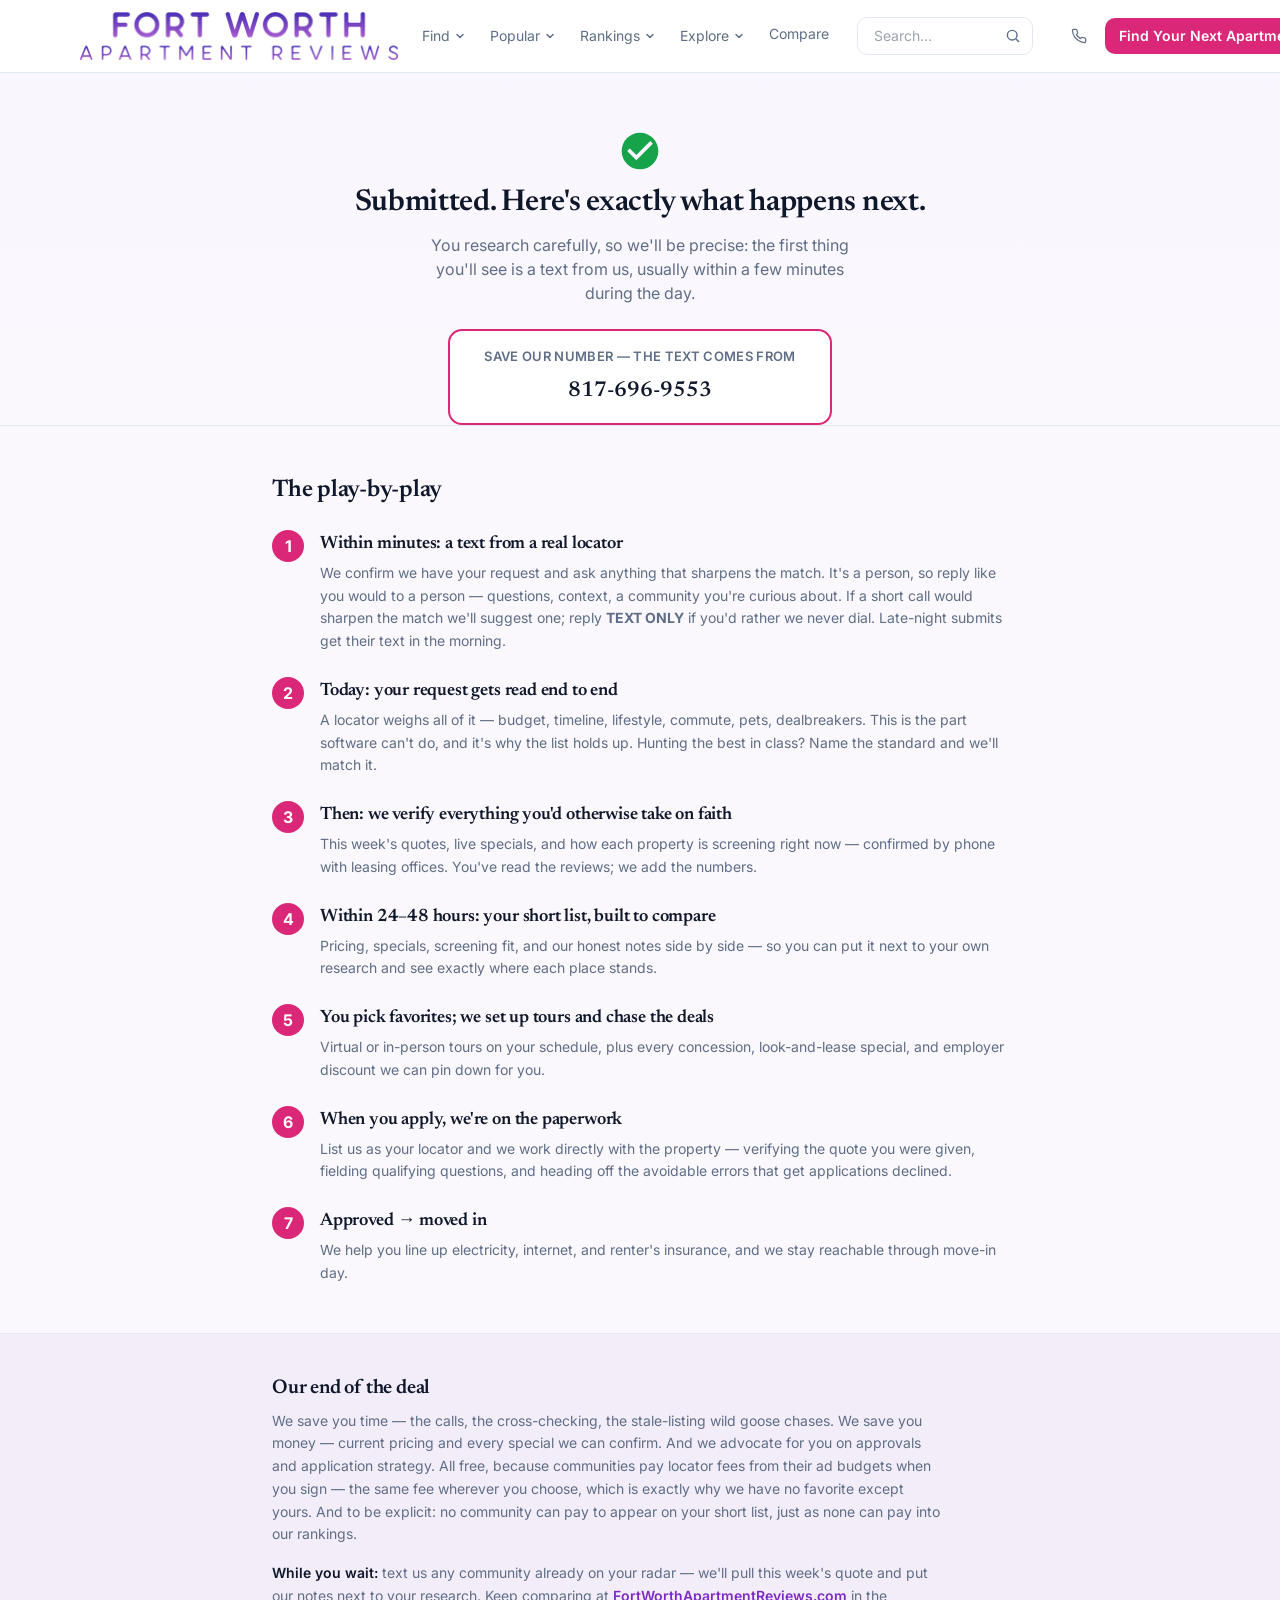
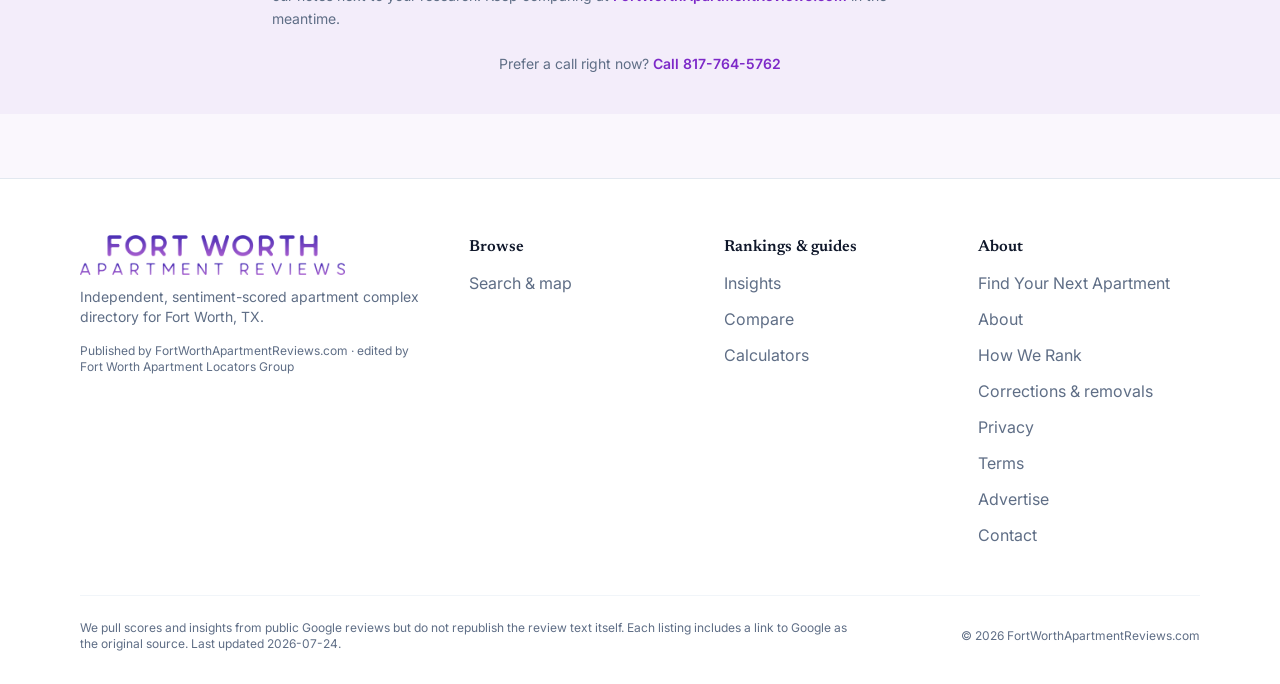
==== commit 84db78de: "Full trust-building thank-you page: exact next steps, save-our-number, advocacy Rebuilt /thank-you/ " ====
--- a/thank-you/index.html
+++ b/thank-you/index.html
@@ -3,8 +3,8 @@
 <head>
 <meta charset="utf-8">
 <meta name="viewport" content="width=device-width, initial-scale=1">
-<title>Got It — Your Short List Is Coming | Fort Worth Apartment Reviews</title>
-<meta name="description" content="Your apartment search request has been received. Your Fort Worth short list is on the way.">
+<title>Submitted — Here's Exactly What Happens Next | Fort Worth Apartment Reviews</title>
+<meta name="description" content="Your request is with our Fort Worth locating team. The play-by-play, start to finish.">
 <link rel="canonical" href="https://go.fortworthapartmentreviews.com/thank-you/">
 <link rel="icon" href="/images/favicon.png">
 <link rel="preconnect" href="https://fonts.googleapis.com"><link rel="preconnect" href="https://fonts.gstatic.com" crossorigin><link href="https://fonts.googleapis.com/css2?family=Inter:wght@400;500;600;700&family=Newsreader:wght@400;500;600;700&display=swap" rel="stylesheet">
@@ -102,7 +102,18 @@
   .sm\:text-base { font-size: 16px; line-height: 1.5rem; }
 }
 </style>
-<meta name="robots" content="noindex">
+<meta name="robots" content="noindex, nofollow">
+
+<style>
+.savenum { display:flex; flex-wrap:wrap; align-items:center; justify-content:center; gap:.5rem 1rem;
+  background: rgb(var(--lp-surface-container)); border: 2px solid #db2777;
+  border-radius: var(--lp-radius-card,14px); padding: 1rem 1.25rem; }
+.savenum a { font-family: var(--lp-font-heading); font-weight: 600; font-size: 1.35rem;
+  color: rgb(var(--lp-on-surface)); text-decoration: none; white-space: nowrap; }
+.savenum a:hover { color: #db2777; }
+.ty-num { display:flex; height:2rem; width:2rem; flex-shrink:0; align-items:center; justify-content:center;
+  border-radius:999px; font-weight:700; color:#fff; background:#db2777; }
+</style>
 </head>
 <body class="min-h-screen flex flex-col">
 <header class="lp-site-header sticky top-0 z-40 border-b border-outline bg-surface-container/95 backdrop-blur"> <div class="mx-auto flex max-w-6xl items-center justify-between gap-6 px-4 py-3"> <a href="https://fortworthapartmentreviews.com/" class="flex shrink-0 items-center gap-2"> <img src="/images/logo.png" alt="Fort Worth Apartment Reviews Guide" class="h-12 w-auto">  </a> <!-- Desktop nav. Kept intentionally lean (4-5 items): no Home (the logo covers it), tools fold
@@ -139,17 +150,37 @@
 </script>
 <main class="flex-1">
   <section class="hero-lav border-b border-outline">
-    <div class="mx-auto max-w-2xl px-4 pt-14 pb-10 text-center">
+    <div class="mx-auto max-w-2xl px-4 pt-14 pb-9 text-center">
       <svg xmlns="http://www.w3.org/2000/svg" width="44" height="44" viewBox="0 0 24 24" fill="#16a34a" style="margin:0 auto 12px;display:block;"><path d="M12 2C6.48 2 2 6.48 2 12s4.48 10 10 10 10-4.48 10-10S17.52 2 12 2zm-2 15-5-5 1.41-1.41L10 14.17l7.59-7.59L19 8l-9 9z"/></svg>
-      <h1 class="serif text-3xl text-on-surface">Got it. Your short list is coming.</h1>
-      <p class="mx-auto mt-3 max-w-md text-on-surface-variant">You did your part in about a minute.
-        Ours takes a little longer &mdash; here's what happens now.</p>
+      <h1 class="serif text-3xl text-on-surface">Submitted. Here's exactly what happens next.</h1>
+      <p class="mx-auto mt-3 max-w-md text-on-surface-variant">You research carefully, so we'll be precise:
+        the first thing you'll see is a text from us, usually within a few minutes during the day.</p>
+      <div class="savenum mx-auto mt-6 max-w-sm">
+        <span class="w-full text-center text-[13px] font-semibold uppercase tracking-wide text-on-surface-variant">Save our number &mdash; the text comes from</span>
+        <a href="tel:817-696-9553">817-696-9553</a>
+      </div>
     </div>
   </section>
   <section class="mx-auto max-w-3xl px-4 py-12">
-    <ol class="space-y-6"><li class="flex gap-4"><span class="flex h-8 w-8 flex-shrink-0 items-center justify-center rounded-full font-bold text-white" style="background:#db2777">1</span><div><h3 class="serif text-lg text-on-surface">We read it — a person, not a bot</h3><p class="mt-1 text-sm text-on-surface-variant">A locator on our team goes through what you sent: budget, timeline, history, priorities. The details are what make the list worth having.</p></div></li><li class="flex gap-4"><span class="flex h-8 w-8 flex-shrink-0 items-center justify-center rounded-full font-bold text-white" style="background:#db2777">2</span><div><h3 class="serif text-lg text-on-surface">We check our notes and make calls</h3><p class="mt-1 text-sm text-on-surface-variant">Your situation gets matched against what Fort Worth properties are actually quoting and approving this week — not what their websites say.</p></div></li><li class="flex gap-4"><span class="flex h-8 w-8 flex-shrink-0 items-center justify-center rounded-full font-bold text-white" style="background:#db2777">3</span><div><h3 class="serif text-lg text-on-surface">Your options land by phone or email</h3><p class="mt-1 text-sm text-on-surface-variant">Usually within 24 to 48 hours on weekdays: the short list, current pricing, running specials, and our honest notes on each.</p></div></li></ol>
-    <p class="mt-10 text-center text-sm text-on-surface-variant">Can't wait?
-      <a class="font-semibold text-primary-600 hover:underline" href="tel:817-764-5762">Call 817-764-5762</a></p>
+    <h2 class="serif text-2xl text-on-surface">The play-by-play</h2>
+    <ol class="mt-6 space-y-6"><li class="flex gap-4"><span class="ty-num">1</span><div><h2 class="serif text-lg text-on-surface">Within minutes: a text from a real locator</h2><p class="mt-1 text-sm leading-relaxed text-on-surface-variant">We confirm we have your request and ask anything that sharpens the match. It's a person, so reply like you would to a person &mdash; questions, context, a community you're curious about. If a short call would sharpen the match we'll suggest one; reply <b>TEXT ONLY</b> if you'd rather we never dial. Late-night submits get their text in the morning.</p></div></li><li class="flex gap-4"><span class="ty-num">2</span><div><h2 class="serif text-lg text-on-surface">Today: your request gets read end to end</h2><p class="mt-1 text-sm leading-relaxed text-on-surface-variant">A locator weighs all of it &mdash; budget, timeline, lifestyle, commute, pets, dealbreakers. This is the part software can't do, and it's why the list holds up. Hunting the best in class? Name the standard and we'll match it.</p></div></li><li class="flex gap-4"><span class="ty-num">3</span><div><h2 class="serif text-lg text-on-surface">Then: we verify everything you'd otherwise take on faith</h2><p class="mt-1 text-sm leading-relaxed text-on-surface-variant">This week's quotes, live specials, and how each property is screening right now &mdash; confirmed by phone with leasing offices. You've read the reviews; we add the numbers.</p></div></li><li class="flex gap-4"><span class="ty-num">4</span><div><h2 class="serif text-lg text-on-surface">Within 24&ndash;48 hours: your short list, built to compare</h2><p class="mt-1 text-sm leading-relaxed text-on-surface-variant">Pricing, specials, screening fit, and our honest notes side by side &mdash; so you can put it next to your own research and see exactly where each place stands.</p></div></li><li class="flex gap-4"><span class="ty-num">5</span><div><h2 class="serif text-lg text-on-surface">You pick favorites; we set up tours and chase the deals</h2><p class="mt-1 text-sm leading-relaxed text-on-surface-variant">Virtual or in-person tours on your schedule, plus every concession, look-and-lease special, and employer discount we can pin down for you.</p></div></li><li class="flex gap-4"><span class="ty-num">6</span><div><h2 class="serif text-lg text-on-surface">When you apply, we're on the paperwork</h2><p class="mt-1 text-sm leading-relaxed text-on-surface-variant">List us as your locator and we work directly with the property &mdash; verifying the quote you were given, fielding qualifying questions, and heading off the avoidable errors that get applications declined.</p></div></li><li class="flex gap-4"><span class="ty-num">7</span><div><h2 class="serif text-lg text-on-surface">Approved &rarr; moved in</h2><p class="mt-1 text-sm leading-relaxed text-on-surface-variant">We help you line up electricity, internet, and renter's insurance, and we stay reachable through move-in day.</p></div></li></ol>
+  </section>
+  <section class="border-t border-outline bg-surface-alt">
+    <div class="mx-auto max-w-3xl px-4 py-10">
+      <h2 class="serif text-xl text-on-surface">Our end of the deal</h2>
+      <p class="mt-2 max-w-2xl text-sm leading-relaxed text-on-surface-variant">We save you time &mdash; the calls,
+        the cross-checking, the stale-listing wild goose chases. We save you money &mdash; current pricing and
+        every special we can confirm. And we advocate for you on approvals and application strategy. All free,
+        because communities pay locator fees from their ad budgets when you sign &mdash; the same fee wherever
+        you choose, which is exactly why we have no favorite except yours. And to be explicit: no
+        community can pay to appear on your short list, just as none can pay into our rankings.</p>
+      <p class="mt-4 max-w-2xl text-sm leading-relaxed text-on-surface-variant"><span class="font-semibold text-on-surface">While you wait:</span>
+        text us any community already on your radar &mdash; we'll pull this week's quote and put our notes next
+        to your research. Keep comparing at
+        <a class="font-semibold text-primary-600 hover:underline" href="https://fortworthapartmentreviews.com/">FortWorthApartmentReviews.com</a> in the meantime.</p>
+      <p class="mt-6 text-center text-sm text-on-surface-variant">Prefer a call right now?
+        <a class="font-semibold text-primary-600 hover:underline" href="tel:817-764-5762">Call 817-764-5762</a></p>
+    </div>
   </section>
 </main>
 <footer class="mt-16 border-t border-outline bg-surface-container"> <div class="mx-auto max-w-6xl px-4 pt-14 pb-8"> <div class="grid gap-12 md:grid-cols-12"> <!-- Brand --> <div class="md:col-span-4"> <img src="/images/logo.png" alt="Fort Worth Apartment Reviews Guide" class="mb-3 h-10 w-auto" loading="lazy"> <p class="max-w-sm text-sm text-on-surface-variant">Independent, sentiment-scored apartment complex directory for Fort Worth, TX.</p> <p class="mt-4 text-xs text-on-surface-variant">
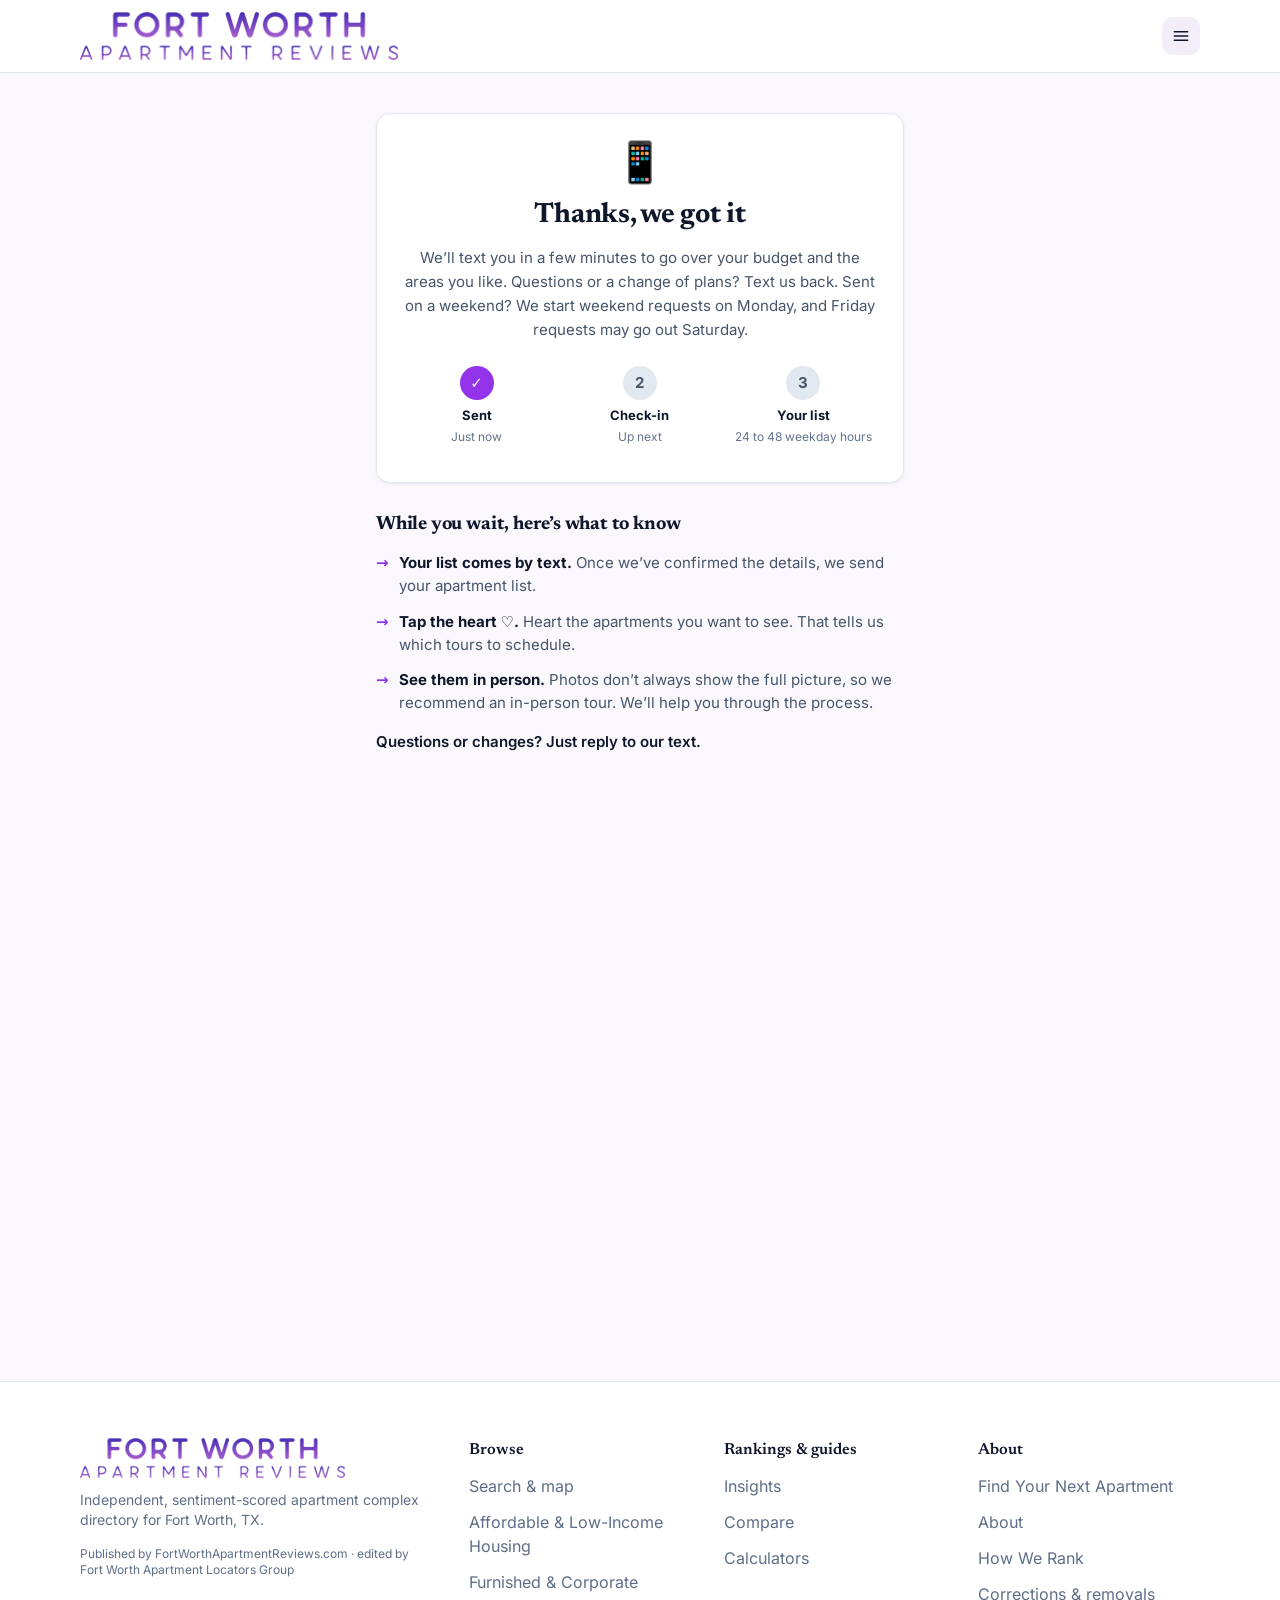
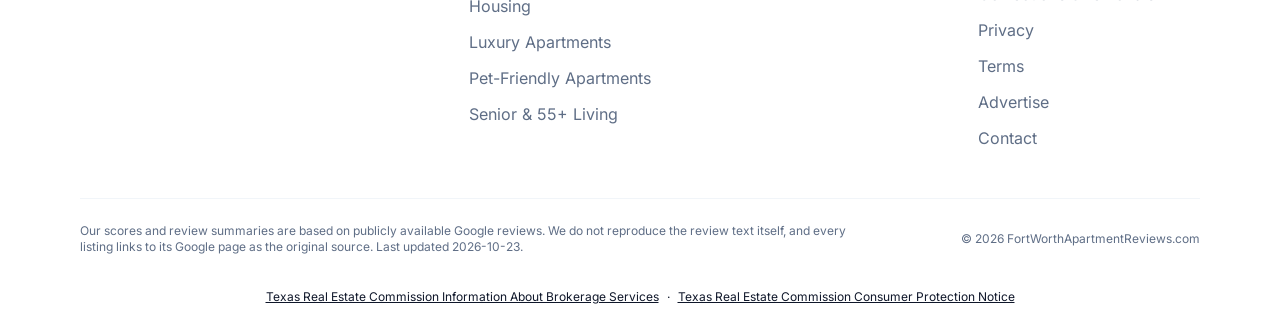
==== commit 41783e09: "Use the sca-fortworth lead form on the get started page Rebuild the site from the fortworthapartment" ====
--- a/thank-you/index.html
+++ b/thank-you/index.html
@@ -1,130 +1,5 @@
-<!doctype html>
-<html lang="en" data-preset="editorial" data-base="light" data-hero="split" data-header="solid" data-cards="photo" style="--lp-primary-50:249 246 255;--lp-primary-100:241 233 255;--lp-primary-200:225 207 254;--lp-primary-300:204 172 251;--lp-primary-400:177 124 245;--lp-primary-500:147 51 234;--lp-primary-600:125 41 200;--lp-primary-700:96 29 157;--lp-primary-800:87 25 143;--lp-primary-900:71 18 117;--lp-secondary-50:246 243 249;--lp-secondary-100:233 227 241;--lp-secondary-200:209 196 225;--lp-secondary-300:176 154 203;--lp-secondary-400:134 99 173;--lp-secondary-500:88 28 135;--lp-secondary-600:77 26 118;--lp-secondary-700:63 23 97;--lp-secondary-800:59 22 90;--lp-secondary-900:50 20 77;--lp-neutral-50:247 248 248;--lp-neutral-100:236 237 239;--lp-neutral-200:214 216 221;--lp-neutral-300:186 189 196;--lp-neutral-400:149 154 165;--lp-neutral-500:107 114 128;--lp-neutral-600:90 96 109;--lp-neutral-700:69 74 84;--lp-neutral-800:62 67 76;--lp-neutral-900:50 53 61;--lp-accent-50:255 245 248;--lp-accent-100:255 232 238;--lp-accent-200:253 205 218;--lp-accent-300:248 168 191;--lp-accent-400:238 118 158;--lp-accent-500:219 39 119;--lp-accent-600:186 30 100;--lp-accent-700:144 17 75;--lp-accent-800:131 14 68;--lp-accent-900:106 6 53;--lp-surface:250 247 253;--lp-surface-alt:243 237 250;--lp-surface-container:255 255 255;--lp-surface-container-high:241 245 249;--lp-on-surface:15 23 42;--lp-on-surface-variant:95 110 134;--lp-outline:226 232 240;--lp-outline-variant:241 245 249;--lp-accent:219 39 119;--lp-on-accent:255 255 255;--lp-brand:#9333ea;--lp-accent:#db2777;--lp-font:'Inter', system-ui, -apple-system, Segoe UI, Roboto, sans-serif;--lp-font-heading:'Newsreader', Georgia, serif;--lp-heading-weight:600;--lp-heading-tracking:-0.01em;--lp-text-display-desktop:48px;--lp-text-display-mobile:34px;--lp-text-display-tracking:-0.01em;--lp-text-h1-desktop:40px;--lp-text-h1-mobile:30px;--lp-text-h1-tracking:-0.01em;--lp-text-h2-desktop:28px;--lp-text-h2-mobile:23px;--lp-text-h2-tracking:0em;--lp-text-h3-desktop:22px;--lp-text-h3-mobile:19px;--lp-text-h3-tracking:0em;--lp-radius-sm:0.375rem;--lp-radius-md:0.625rem;--lp-radius-lg:0.875rem;--lp-radius-xl:1.25rem;--lp-radius-card:14px;--lp-radius-btn:10px;--lp-radius-chip:0.5rem;--lp-shadow-card:0 1px 3px rgb(15 23 42 / 0.08), 0 1px 2px rgb(15 23 42 / 0.04);--lp-shadow-hover:0 10px 28px rgb(15 23 42 / 0.12);--lp-card-border:1px solid transparent;--lp-ghost-border:1px solid transparent;--lp-ghost-bg:rgb(var(--lp-surface-alt));--lp-ghost-bg-hover:rgb(var(--lp-surface-container-high));--lp-link-decoration:none;--lp-link-underline-color:transparent;--lp-signature:none;">
-<head>
-<meta charset="utf-8">
-<meta name="viewport" content="width=device-width, initial-scale=1">
-<title>Submitted — Here's Exactly What Happens Next | Fort Worth Apartment Reviews</title>
-<meta name="description" content="Your request is with our Fort Worth locating team. The play-by-play, start to finish.">
-<link rel="canonical" href="https://go.fortworthapartmentreviews.com/thank-you/">
-<link rel="icon" href="/images/favicon.png">
-<link rel="preconnect" href="https://fonts.googleapis.com"><link rel="preconnect" href="https://fonts.gstatic.com" crossorigin><link href="https://fonts.googleapis.com/css2?family=Inter:wght@400;500;600;700&family=Newsreader:wght@400;500;600;700&display=swap" rel="stylesheet">
-<link rel="stylesheet" href="/css/site-a.css">
-<link rel="stylesheet" href="/css/site-b.css">
-<style>body{font-family:var(--lp-font)}</style>
-<style>
-.fwq-wrap .hidden{display:none}
-.fwq-wrap .sr-only{position:absolute;width:1px;height:1px;padding:0;margin:-1px;overflow:hidden;clip:rect(0,0,0,0);white-space:nowrap;border:0}
-.fwg-card{background:#fff;border-radius:10px;overflow:hidden;box-shadow:0 10px 30px rgba(0,0,0,.18);border:1px solid var(--brand-border,#e3e0da)}
-.fwg-head{background:var(--brand-primary,#2a1245);padding:16px 20px}
-.fwg-lock{font-size:10px;font-weight:700;letter-spacing:.1em;text-transform:uppercase;color:rgba(255,255,255,.65);margin:0 0 4px}
-.fwg-title{font-size:19px;line-height:1.25;font-weight:700;color:#fff;margin:0 0 5px}
-.fwg-sub{font-size:12.5px;color:rgba(255,255,255,.8);margin:0;line-height:1.45}
-.fwg-body{padding:18px 20px 20px}
-.fwg-row{display:grid;grid-template-columns:1fr 1fr;gap:10px}
-.fwg-label{display:block;font-size:12.5px;font-weight:700;color:var(--brand-primary,#2a1245);margin:0 0 5px}
-.fwq-req{color:var(--brand-secondary,#db2777)}
-.fwg-input{width:100%;padding:11px 12px;border:1px solid var(--brand-outline,#c5c6d2);border-radius:7px;font-size:16px;background:var(--brand-surface-alt,#f3f4f5);color:var(--brand-text-dark,#191c1d);margin-bottom:13px;min-height:46px}
-.fwg-input:focus{outline:2px solid var(--brand-primary,#2a1245);outline-offset:1px}
-.fwg-input[aria-invalid="true"]{border-color:var(--brand-error,#991b1b)}
-textarea.fwg-input{min-height:62px}
-.fwg-cond,.fwg-nb,.fwg-pdplan{background:var(--brand-background,#f8f7f5);border:1px solid var(--brand-border,#e3e0da);border-radius:8px;padding:13px 13px 2px;margin-bottom:13px}
-.fwg-chips{display:flex;flex-wrap:wrap;gap:6px;margin-bottom:12px}
-.fwg-chip{display:inline-flex;align-items:center;padding:9px 12px;border-radius:6px;font-size:13px;border:1px solid var(--brand-outline,#c5c6d2);background:#fff;color:var(--brand-primary,#2a1245);cursor:pointer;min-height:44px}
-.fwg-chip[aria-pressed="true"]{background:var(--brand-primary,#2a1245);color:#fff;border-color:var(--brand-primary,#2a1245)}
-.fwg-consent{display:flex;gap:9px;align-items:flex-start;margin:4px 0 14px}
-.fwg-consent input{margin-top:3px;min-width:18px;min-height:18px;accent-color:var(--brand-secondary,#db2777)}
-.fwg-consent label{font-size:11.5px;line-height:1.5;color:var(--brand-text-muted,#475569)}
-.fwg-consent a{color:var(--brand-primary,#2a1245);font-weight:600;text-decoration:underline}
-.fwg-btn{width:100%;padding:14px;font-size:15px}
-.fwg-fine{font-size:11px;color:var(--brand-text-muted,#475569);text-align:center;margin:11px 0 0;line-height:1.45}
-.fwg-hp{position:absolute;left:-9999px;width:1px;height:1px;opacity:0}
-.fwg-tick{font-size:26px;color:var(--brand-success,#166534);margin:0 0 7px;text-align:center}
-.fwg-donetitle{font-size:18px;font-weight:700;color:var(--brand-primary,#2a1245);margin:0 0 6px;text-align:center}
-.fwg-donetext,.fwg-errtext{font-size:13px;color:var(--brand-text-muted,#475569);margin:0;text-align:center;line-height:1.5}
-.fwg-errtext a{color:var(--brand-error,#991b1b);font-weight:700}
-.fwq-err-msg{color:var(--brand-error,#991b1b);font-size:12px;font-weight:600;margin:-8px 0 12px}
-@media(max-width:1023px){.fwg-card{margin-top:22px}}
-</style>
-<style>
-.serif { font-family: var(--lp-font-heading); font-weight: var(--lp-heading-weight, 600);
-  letter-spacing: -0.01em; }
-.hero-lav { background: linear-gradient(180deg, rgb(var(--lp-primary-50)) 0%, rgb(var(--lp-surface)) 100%); }
-.pink-btn { display: inline-block; background: #db2777; color: #fff; font-weight: 700;
-  border-radius: var(--lp-radius-btn, 10px); text-decoration: none;
-  box-shadow: 0 4px 14px rgb(219 39 119 / .3); }
-.pink-btn:hover { background: #be185d; }
-.tickrow svg { color: rgb(var(--lp-primary-600)); flex-shrink: 0; }
-/* comparison table */
-.cmp-scroll { overflow-x: auto; -webkit-overflow-scrolling: touch; }
-.cmp { width: 100%; min-width: 560px; border-collapse: collapse; font-size: 13.5px; }
-.cmp th { font-family: var(--lp-font-heading); font-weight: 600; font-size: 14.5px; text-align: left;
-  color: rgb(var(--lp-on-surface)); padding: 10px 14px; border-bottom: 2px solid rgb(var(--lp-primary-200)); }
-.cmp td { padding: 11px 14px; border-bottom: 1px solid rgb(var(--lp-outline-variant));
-  color: rgb(var(--lp-on-surface-variant)); vertical-align: top; line-height: 1.45; }
-.cmp td:first-child { font-weight: 600; color: rgb(var(--lp-on-surface)); white-space: nowrap; }
-.cmp td:last-child { color: rgb(var(--lp-on-surface)); background: rgb(var(--lp-primary-50)); }
-/* FAQ accordions */
-.faq-acc { border: 1px solid rgb(var(--lp-outline)); border-radius: var(--lp-radius-md, .625rem);
-  background: rgb(var(--lp-surface-container)); }
-.faq-acc + .faq-acc { margin-top: .6rem; }
-.faq-acc summary { cursor: pointer; list-style: none; display: flex; justify-content: space-between;
-  align-items: center; gap: 1rem; padding: .85rem 1.1rem; font-weight: 600; font-size: 14.5px;
-  color: rgb(var(--lp-on-surface)); }
-.faq-acc summary::-webkit-details-marker { display: none; }
-.faq-acc summary::after { content: "+"; font-size: 19px; color: rgb(var(--lp-primary-600)); flex-shrink: 0; }
-.faq-acc[open] summary::after { content: "\2212"; }
-.faq-acc p { padding: 0 1.1rem .95rem; font-size: 13.5px; line-height: 1.55;
-  color: rgb(var(--lp-on-surface-variant)); margin: 0; }
-/* the zip site's CTA button class, re-pointed at the reviews site's pink */
-.btn-action { display: inline-flex; align-items: center; justify-content: center; gap: .5rem;
-  background: #db2777; color: #fff; font-weight: 700; text-transform: uppercase;
-  letter-spacing: .05em; border-radius: 8px; padding: 16px 40px;
-  box-shadow: 0 10px 15px -3px #0000001a, 0 4px 6px -4px #0000001a; transition: transform .2s ease;
-  border: none; cursor: pointer; font-family: var(--lp-font); }
-.btn-action:hover { transform: scale(1.02); }
-/* utilities possibly missing from the compiled site CSS (audited after build) */
-.pb-10 { padding-bottom: 2.5rem; }
-.py-3\.5 { padding-top: .875rem; padding-bottom: .875rem; }
-.space-y-6 > * + * { margin-top: 1.5rem; }
-.pt-6 { padding-top: 1.5rem; }
-.pb-12 { padding-bottom: 3rem; }
-.mt-2\.5 { margin-top: .625rem; }
-.gap-x-4 { column-gap: 1rem; }
-.gap-y-1 { row-gap: .25rem; }
-.text-\[13px\] { font-size: 13px; }
-.text-\[15px\] { font-size: 15px; }
-.text-\[28px\] { font-size: 28px; }
-.leading-\[1\.16\] { line-height: 1.16; }
-.max-w-xl { max-width: 36rem; }
-@media (min-width: 640px) {
-  .sm\:pt-10 { padding-top: 2.5rem; }
-  .sm\:text-\[40px\] { font-size: 40px; }
-  .sm\:text-base { font-size: 16px; line-height: 1.5rem; }
-}
-</style>
-<meta name="robots" content="noindex, nofollow">
-
-<style>
-.savenum { display:flex; flex-wrap:wrap; align-items:center; justify-content:center; gap:.5rem 1rem;
-  background: rgb(var(--lp-surface-container)); border: 2px solid #db2777;
-  border-radius: var(--lp-radius-card,14px); padding: 1rem 1.25rem; }
-.savenum a { font-family: var(--lp-font-heading); font-weight: 600; font-size: 1.35rem;
-  color: rgb(var(--lp-on-surface)); text-decoration: none; white-space: nowrap; }
-.savenum a:hover { color: #db2777; }
-.ty-num { display:flex; height:2rem; width:2rem; flex-shrink:0; align-items:center; justify-content:center;
-  border-radius:999px; font-weight:700; color:#fff; background:#db2777; }
-</style>
-</head>
-<body class="min-h-screen flex flex-col">
-<header class="lp-site-header sticky top-0 z-40 border-b border-outline bg-surface-container/95 backdrop-blur"> <div class="mx-auto flex max-w-6xl items-center justify-between gap-6 px-4 py-3"> <a href="https://fortworthapartmentreviews.com/" class="flex shrink-0 items-center gap-2"> <img src="/images/logo.png" alt="Fort Worth Apartment Reviews Guide" class="h-12 w-auto">  </a> <!-- Desktop nav. Kept intentionally lean (4-5 items): no Home (the logo covers it), tools fold
-         into the guides dropdown, and About/Methodology live in the footer only. --> <nav class="hidden items-center gap-6 md:flex" aria-label="Primary"> <!-- Browse --> <div class="relative group"> <button type="button" class="inline-flex items-center gap-1 border-b-2 pb-0.5 text-sm transition-colors border-transparent text-on-surface-variant hover:text-primary-600" aria-haspopup="true">Find <svg class="h-3 w-3" viewBox="0 0 12 12" fill="none" aria-hidden="true"><path d="M3 4.5 6 7.5 9 4.5" stroke="currentColor" stroke-width="1.5" stroke-linecap="round" stroke-linejoin="round"/></svg></button> <div class="lp-menu invisible absolute left-0 top-full z-30 max-h-[70vh] min-w-[16rem] overflow-y-auto p-2 opacity-0 transition-opacity duration-150 group-hover:visible group-hover:opacity-100 group-focus-within:visible group-focus-within:opacity-100"> <a href="https://fortworthapartmentreviews.com/browse/" class="flex items-center justify-between rounded-btn px-3 py-2 text-sm font-semibold text-primary-600 hover:bg-primary-50">Search &amp; map <span aria-hidden="true">&rarr;</span></a> <div class="my-1 border-t border-outline-variant"></div>  <a href="https://fortworthapartmentreviews.com/browse/?category=affordable-apartments" class="block rounded-btn px-3 py-2 text-sm text-on-surface-variant hover:bg-surface-alt hover:text-primary-700">Affordable &amp; Low-Income Housing</a><a href="https://fortworthapartmentreviews.com/browse/?category=furnished-corporate-apartments" class="block rounded-btn px-3 py-2 text-sm text-on-surface-variant hover:bg-surface-alt hover:text-primary-700">Furnished &amp; Corporate Housing</a><a href="https://fortworthapartmentreviews.com/browse/?category=luxury-apartments" class="block rounded-btn px-3 py-2 text-sm text-on-surface-variant hover:bg-surface-alt hover:text-primary-700">Luxury Apartments</a><a href="https://fortworthapartmentreviews.com/browse/?category=pet-friendly-apartments" class="block rounded-btn px-3 py-2 text-sm text-on-surface-variant hover:bg-surface-alt hover:text-primary-700">Pet-Friendly Apartments</a><a href="https://fortworthapartmentreviews.com/browse/?category=senior-apartments" class="block rounded-btn px-3 py-2 text-sm text-on-surface-variant hover:bg-surface-alt hover:text-primary-700">Senior &amp; 55+ Living</a><a href="https://fortworthapartmentreviews.com/browse/?category=student-apartments" class="block rounded-btn px-3 py-2 text-sm text-on-surface-variant hover:bg-surface-alt hover:text-primary-700">Student Housing</a><a href="https://fortworthapartmentreviews.com/browse/?category=townhome-style-apartments" class="block rounded-btn px-3 py-2 text-sm text-on-surface-variant hover:bg-surface-alt hover:text-primary-700">Townhome-Style Apartment Communities</a> </div> </div> <!-- Cities (entered hub cities, capped; shown alongside Areas in the mixed case). The see-all
-           goes to /locations/, which lists every hub AND coverage city. --> <div class="relative group"> <button type="button" class="inline-flex items-center gap-1 border-b-2 pb-0.5 text-sm transition-colors border-transparent text-on-surface-variant hover:text-primary-600" aria-haspopup="true">Popular <svg class="h-3 w-3" viewBox="0 0 12 12" fill="none" aria-hidden="true"><path d="M3 4.5 6 7.5 9 4.5" stroke="currentColor" stroke-width="1.5" stroke-linecap="round" stroke-linejoin="round"/></svg></button> <div class="lp-menu invisible absolute left-0 top-full z-30 max-h-[70vh] min-w-[16rem] overflow-y-auto p-2 opacity-0 transition-opacity duration-150 group-hover:visible group-hover:opacity-100 group-focus-within:visible group-focus-within:opacity-100"> <a href="https://fortworthapartmentreviews.com/arlington-tx/" class="block rounded-btn px-3 py-2 text-sm text-on-surface-variant hover:bg-surface-alt hover:text-primary-700">Arlington, TX</a><a href="https://fortworthapartmentreviews.com/fort-worth-tx/" class="block rounded-btn px-3 py-2 text-sm text-on-surface-variant hover:bg-surface-alt hover:text-primary-700">Fort Worth, TX</a><a href="https://fortworthapartmentreviews.com/grapevine-tx/" class="block rounded-btn px-3 py-2 text-sm text-on-surface-variant hover:bg-surface-alt hover:text-primary-700">Grapevine, TX</a> <div class="my-1 border-t border-outline-variant"></div> <a href="https://fortworthapartmentreviews.com/locations/" class="flex items-center justify-between rounded-btn px-3 py-2 text-sm font-semibold text-primary-600 hover:bg-primary-50">All locations <span aria-hidden="true">&rarr;</span></a> </div> </div> <!-- Areas (region's own neighborhoods) -->  <!-- Best --> <div class="relative group"> <button type="button" class="inline-flex items-center gap-1 border-b-2 pb-0.5 text-sm transition-colors border-transparent text-on-surface-variant hover:text-primary-600" aria-haspopup="true">Rankings <svg class="h-3 w-3" viewBox="0 0 12 12" fill="none" aria-hidden="true"><path d="M3 4.5 6 7.5 9 4.5" stroke="currentColor" stroke-width="1.5" stroke-linecap="round" stroke-linejoin="round"/></svg></button> <div class="lp-menu invisible absolute left-0 top-full z-30 max-h-[70vh] min-w-[16rem] overflow-y-auto p-2 opacity-0 transition-opacity duration-150 group-hover:visible group-hover:opacity-100 group-focus-within:visible group-focus-within:opacity-100"> <a href="https://fortworthapartmentreviews.com/arlington-tx/best/apartment-complexes/" class="block rounded-btn px-3 py-2 text-sm text-on-surface-variant hover:bg-surface-alt hover:text-primary-700">Best Apartments Arlington</a><a href="https://fortworthapartmentreviews.com/fort-worth-tx/best/apartment-complexes/" class="block rounded-btn px-3 py-2 text-sm text-on-surface-variant hover:bg-surface-alt hover:text-primary-700">Best Apartments Fort Worth</a><a href="https://fortworthapartmentreviews.com/fort-worth-tx/best/townhome-style-apartments/" class="block rounded-btn px-3 py-2 text-sm text-on-surface-variant hover:bg-surface-alt hover:text-primary-700">Best Townhome Apartments Fort Worth</a><a href="https://fortworthapartmentreviews.com/grapevine-tx/best/apartment-complexes/" class="block rounded-btn px-3 py-2 text-sm text-on-surface-variant hover:bg-surface-alt hover:text-primary-700">Best Apartments in Grapevine</a> <div class="my-1 border-t border-outline-variant"></div> <a href="https://fortworthapartmentreviews.com/best/" class="flex items-center justify-between rounded-btn px-3 py-2 text-sm font-semibold text-primary-600 hover:bg-primary-50">All rankings <span aria-hidden="true">&rarr;</span></a> </div> </div> <!-- Content sections: ONE dropdown of section INDEX links (Guides / Tools / Resources / Glossary),
-           never the individual guide/tool titles. Parent label varied per site (navLabel('sections')). --> <div class="relative group"> <button type="button" class="inline-flex items-center gap-1 border-b-2 pb-0.5 text-sm transition-colors border-transparent text-on-surface-variant hover:text-primary-600" aria-haspopup="true">Explore <svg class="h-3 w-3" viewBox="0 0 12 12" fill="none" aria-hidden="true"><path d="M3 4.5 6 7.5 9 4.5" stroke="currentColor" stroke-width="1.5" stroke-linecap="round" stroke-linejoin="round"/></svg></button> <div class="lp-menu invisible absolute left-0 top-full z-30 max-h-[70vh] min-w-[16rem] overflow-y-auto p-2 opacity-0 transition-opacity duration-150 group-hover:visible group-hover:opacity-100 group-focus-within:visible group-focus-within:opacity-100"> <a href="https://fortworthapartmentreviews.com/guide/" class="block rounded-btn px-3 py-2 text-sm text-on-surface-variant hover:bg-surface-alt hover:text-primary-700">Insights</a><a href="https://fortworthapartmentreviews.com/tools/" class="block rounded-btn px-3 py-2 text-sm text-on-surface-variant hover:bg-surface-alt hover:text-primary-700">Calculators</a><a href="https://fortworthapartmentreviews.com/resources/" class="block rounded-btn px-3 py-2 text-sm text-on-surface-variant hover:bg-surface-alt hover:text-primary-700">Links</a><a href="https://fortworthapartmentreviews.com/glossary/" class="block rounded-btn px-3 py-2 text-sm text-on-surface-variant hover:bg-surface-alt hover:text-primary-700">Terms</a> </div> </div> <a href="https://fortworthapartmentreviews.com/compare/" class="inline-flex items-center gap-1 border-b-2 pb-0.5 text-sm transition-colors border-transparent text-on-surface-variant hover:text-primary-600">Compare</a> <form action="https://fortworthapartmentreviews.com/browse/" method="get" role="search" class="relative ml-1"> <label class="sr-only" for="lp-nav-search">Search businesses</label> <input id="lp-nav-search" type="search" name="q" placeholder="Search…" class="lp-input w-44 py-2 pl-4 pr-9 text-sm"> <svg class="pointer-events-none absolute right-3 top-1/2 h-4 w-4 -translate-y-1/2 text-on-surface-variant" viewBox="0 0 20 20" fill="none" aria-hidden="true"><circle cx="9" cy="9" r="6" stroke="currentColor" stroke-width="1.8"></circle><path d="m14 14 3 3" stroke="currentColor" stroke-width="1.8" stroke-linecap="round"></path></svg> </form> <div class="ml-1 flex items-center gap-2"> <a href="tel:817-764-5762" aria-label="Call" class="flex h-9 w-9 items-center justify-center rounded-full text-on-surface-variant transition-colors hover:bg-surface-alt hover:text-primary-600"> <svg class="h-4 w-4" viewBox="0 0 24 24" fill="none" stroke="currentColor" stroke-width="1.8" stroke-linecap="round" stroke-linejoin="round" aria-hidden="true"><path d="M22 16.92v3a2 2 0 0 1-2.18 2 19.79 19.79 0 0 1-8.63-3.07 19.5 19.5 0 0 1-6-6 19.79 19.79 0 0 1-3.07-8.67A2 2 0 0 1 4.11 2h3a2 2 0 0 1 2 1.72c.13.96.36 1.9.7 2.81a2 2 0 0 1-.45 2.11L8.09 9.91a16 16 0 0 0 6 6l1.27-1.27a2 2 0 0 1 2.11-.45c.9.34 1.85.57 2.81.7A2 2 0 0 1 22 16.92Z"></path></svg> </a>  <a href="#start" class="lp-accent-bg text-on-accent whitespace-nowrap rounded-btn px-3.5 py-2 text-sm font-semibold">Find Your Next Apartment</a> </div> </nav> <!-- Mobile menu: full-screen sheet. <details> keeps it working with no JS; the burger swaps to
-         an X via CSS on [open]. The panel is ABSOLUTE (top-full), not fixed: the header's
-         backdrop-blur creates a containing block for fixed descendants, so position:fixed would
-         resolve against the header box, not the viewport. Anchoring to the header (itself
-         fixed/sticky at top-0) gives the same full-screen result reliably. --> <details class="lp-mnav md:hidden"> <summary class="lp-btn-ghost flex cursor-pointer list-none p-2 text-on-surface-variant" aria-label="Menu"> <svg class="lp-mnav-burger h-5 w-5" viewBox="0 0 24 24" fill="none" aria-hidden="true"><path d="M4 7h16M4 12h16M4 17h16" stroke="currentColor" stroke-width="1.8" stroke-linecap="round"></path></svg> <svg class="lp-mnav-close hidden h-5 w-5" viewBox="0 0 24 24" fill="none" aria-hidden="true"><path d="m6 6 12 12M18 6 6 18" stroke="currentColor" stroke-width="1.8" stroke-linecap="round"></path></svg> <span class="sr-only">Menu</span> </summary> <div class="lp-mnav-panel absolute inset-x-0 top-full z-40 overflow-y-auto overscroll-contain border-t border-outline bg-surface-container"> <div class="mx-auto max-w-6xl px-4 pb-8 pt-4"> <form action="https://fortworthapartmentreviews.com/browse/" method="get" role="search" class="relative mb-2"> <label class="sr-only" for="lp-mnav-search">Search businesses</label> <input id="lp-mnav-search" type="search" name="q" placeholder="Search businesses…" class="lp-input w-full py-3 pl-4 pr-11 text-base"> <svg class="pointer-events-none absolute right-4 top-1/2 h-5 w-5 -translate-y-1/2 text-on-surface-variant" viewBox="0 0 20 20" fill="none" aria-hidden="true"><circle cx="9" cy="9" r="6" stroke="currentColor" stroke-width="1.8"></circle><path d="m14 14 3 3" stroke="currentColor" stroke-width="1.8" stroke-linecap="round"></path></svg> </form> <div class="mb-3 flex gap-2"> <a href="#start" class="lp-accent-bg text-on-accent flex-1 rounded-btn px-4 py-3 text-center text-base font-semibold">Find Your Next Apartment</a> <a href="tel:817-764-5762" class="flex items-center justify-center rounded-btn border border-outline px-4 py-3 text-base font-medium text-on-surface">Call</a> </div> <nav class="divide-y divide-outline-variant" aria-label="Mobile"> <a href="https://fortworthapartmentreviews.com/" class="flex items-center px-1 py-3 text-base font-medium text-on-surface">Home</a> <a href="https://fortworthapartmentreviews.com/browse/" class="flex items-center px-1 py-3 text-base font-medium text-on-surface">Browse &amp; map</a> <details class="lp-mnav-group"> <summary class="flex cursor-pointer list-none items-center justify-between px-1 py-3 text-base font-medium text-on-surface">Find <svg class="lp-mnav-chev h-4 w-4 shrink-0 text-on-surface-variant transition-transform duration-150" viewBox="0 0 12 12" fill="none" aria-hidden="true"><path d="M3 4.5 6 7.5 9 4.5" stroke="currentColor" stroke-width="1.5" stroke-linecap="round" stroke-linejoin="round"/></svg></summary> <div class="pb-3">  <a href="https://fortworthapartmentreviews.com/browse/?category=affordable-apartments" class="block rounded-btn px-3 py-2.5 text-[15px] text-on-surface-variant hover:bg-surface-alt hover:text-primary-700">Affordable &amp; Low-Income Housing</a><a href="https://fortworthapartmentreviews.com/browse/?category=furnished-corporate-apartments" class="block rounded-btn px-3 py-2.5 text-[15px] text-on-surface-variant hover:bg-surface-alt hover:text-primary-700">Furnished &amp; Corporate Housing</a><a href="https://fortworthapartmentreviews.com/browse/?category=luxury-apartments" class="block rounded-btn px-3 py-2.5 text-[15px] text-on-surface-variant hover:bg-surface-alt hover:text-primary-700">Luxury Apartments</a><a href="https://fortworthapartmentreviews.com/browse/?category=pet-friendly-apartments" class="block rounded-btn px-3 py-2.5 text-[15px] text-on-surface-variant hover:bg-surface-alt hover:text-primary-700">Pet-Friendly Apartments</a><a href="https://fortworthapartmentreviews.com/browse/?category=senior-apartments" class="block rounded-btn px-3 py-2.5 text-[15px] text-on-surface-variant hover:bg-surface-alt hover:text-primary-700">Senior &amp; 55+ Living</a><a href="https://fortworthapartmentreviews.com/browse/?category=student-apartments" class="block rounded-btn px-3 py-2.5 text-[15px] text-on-surface-variant hover:bg-surface-alt hover:text-primary-700">Student Housing</a><a href="https://fortworthapartmentreviews.com/browse/?category=townhome-style-apartments" class="block rounded-btn px-3 py-2.5 text-[15px] text-on-surface-variant hover:bg-surface-alt hover:text-primary-700">Townhome-Style Apartment Communities</a> </div> </details> <details class="lp-mnav-group"> <summary class="flex cursor-pointer list-none items-center justify-between px-1 py-3 text-base font-medium text-on-surface">Popular <svg class="lp-mnav-chev h-4 w-4 shrink-0 text-on-surface-variant transition-transform duration-150" viewBox="0 0 12 12" fill="none" aria-hidden="true"><path d="M3 4.5 6 7.5 9 4.5" stroke="currentColor" stroke-width="1.5" stroke-linecap="round" stroke-linejoin="round"/></svg></summary> <div class="pb-3"> <a href="https://fortworthapartmentreviews.com/arlington-tx/" class="block rounded-btn px-3 py-2.5 text-[15px] text-on-surface-variant hover:bg-surface-alt hover:text-primary-700">Arlington, TX</a><a href="https://fortworthapartmentreviews.com/fort-worth-tx/" class="block rounded-btn px-3 py-2.5 text-[15px] text-on-surface-variant hover:bg-surface-alt hover:text-primary-700">Fort Worth, TX</a><a href="https://fortworthapartmentreviews.com/grapevine-tx/" class="block rounded-btn px-3 py-2.5 text-[15px] text-on-surface-variant hover:bg-surface-alt hover:text-primary-700">Grapevine, TX</a> <a href="https://fortworthapartmentreviews.com/locations/" class="block rounded-btn px-3 py-2.5 text-[15px] font-semibold text-primary-600 hover:bg-surface-alt">All locations &rarr;</a> </div> </details>  <a href="https://fortworthapartmentreviews.com/best/" class="flex items-center px-1 py-3 text-base font-medium text-on-surface">Rankings</a> <details class="lp-mnav-group"> <summary class="flex cursor-pointer list-none items-center justify-between px-1 py-3 text-base font-medium text-on-surface">Explore <svg class="lp-mnav-chev h-4 w-4 shrink-0 text-on-surface-variant transition-transform duration-150" viewBox="0 0 12 12" fill="none" aria-hidden="true"><path d="M3 4.5 6 7.5 9 4.5" stroke="currentColor" stroke-width="1.5" stroke-linecap="round" stroke-linejoin="round"/></svg></summary> <div class="pb-3"> <a href="https://fortworthapartmentreviews.com/guide/" class="block rounded-btn px-3 py-2.5 text-[15px] text-on-surface-variant hover:bg-surface-alt hover:text-primary-700">Insights</a><a href="https://fortworthapartmentreviews.com/tools/" class="block rounded-btn px-3 py-2.5 text-[15px] text-on-surface-variant hover:bg-surface-alt hover:text-primary-700">Calculators</a><a href="https://fortworthapartmentreviews.com/resources/" class="block rounded-btn px-3 py-2.5 text-[15px] text-on-surface-variant hover:bg-surface-alt hover:text-primary-700">Links</a><a href="https://fortworthapartmentreviews.com/glossary/" class="block rounded-btn px-3 py-2.5 text-[15px] text-on-surface-variant hover:bg-surface-alt hover:text-primary-700">Terms</a> </div> </details> <a href="https://fortworthapartmentreviews.com/compare/" class="flex items-center px-1 py-3 text-base font-medium text-on-surface">Compare</a> </nav> </div> </div> </details> </div> </header>
-<script>
+<!DOCTYPE html><html lang="en" data-preset="editorial" data-base="light" data-hero="split" data-header="solid" data-cards="photo" style="--lp-primary-50:249 246 255;--lp-primary-100:241 233 255;--lp-primary-200:225 207 254;--lp-primary-300:204 172 251;--lp-primary-400:177 124 245;--lp-primary-500:147 51 234;--lp-primary-600:125 41 200;--lp-primary-700:96 29 157;--lp-primary-800:87 25 143;--lp-primary-900:71 18 117;--lp-secondary-50:246 243 249;--lp-secondary-100:233 227 241;--lp-secondary-200:209 196 225;--lp-secondary-300:176 154 203;--lp-secondary-400:134 99 173;--lp-secondary-500:88 28 135;--lp-secondary-600:77 26 118;--lp-secondary-700:63 23 97;--lp-secondary-800:59 22 90;--lp-secondary-900:50 20 77;--lp-neutral-50:247 248 248;--lp-neutral-100:236 237 239;--lp-neutral-200:214 216 221;--lp-neutral-300:186 189 196;--lp-neutral-400:149 154 165;--lp-neutral-500:107 114 128;--lp-neutral-600:90 96 109;--lp-neutral-700:69 74 84;--lp-neutral-800:62 67 76;--lp-neutral-900:50 53 61;--lp-accent-50:255 245 248;--lp-accent-100:255 232 238;--lp-accent-200:253 205 218;--lp-accent-300:248 168 191;--lp-accent-400:238 118 158;--lp-accent-500:219 39 119;--lp-accent-600:186 30 100;--lp-accent-700:144 17 75;--lp-accent-800:131 14 68;--lp-accent-900:106 6 53;--lp-surface:250 247 253;--lp-surface-alt:243 237 250;--lp-surface-container:255 255 255;--lp-surface-container-high:241 245 249;--lp-on-surface:15 23 42;--lp-on-surface-variant:95 110 134;--lp-outline:226 232 240;--lp-outline-variant:241 245 249;--lp-accent:219 39 119;--lp-on-accent:255 255 255;--lp-brand:#9333ea;--lp-accent:#db2777;--lp-font:'Inter', system-ui, -apple-system, Segoe UI, Roboto, sans-serif;--lp-font-heading:'Newsreader', Georgia, serif;--lp-heading-weight:600;--lp-heading-tracking:-0.01em;--lp-text-display-desktop:48px;--lp-text-display-mobile:34px;--lp-text-display-tracking:-0.01em;--lp-text-h1-desktop:40px;--lp-text-h1-mobile:30px;--lp-text-h1-tracking:-0.01em;--lp-text-h2-desktop:28px;--lp-text-h2-mobile:23px;--lp-text-h2-tracking:0em;--lp-text-h3-desktop:22px;--lp-text-h3-mobile:19px;--lp-text-h3-tracking:0em;--lp-radius-sm:0.375rem;--lp-radius-md:0.625rem;--lp-radius-lg:0.875rem;--lp-radius-xl:1.25rem;--lp-radius-card:14px;--lp-radius-btn:10px;--lp-radius-chip:0.5rem;--lp-shadow-card:0 1px 3px rgb(15 23 42 / 0.08), 0 1px 2px rgb(15 23 42 / 0.04);--lp-shadow-hover:0 10px 28px rgb(15 23 42 / 0.12);--lp-card-border:1px solid transparent;--lp-ghost-border:1px solid transparent;--lp-ghost-bg:rgb(var(--lp-surface-alt));--lp-ghost-bg-hover:rgb(var(--lp-surface-container-high));--lp-link-decoration:none;--lp-link-underline-color:transparent;--lp-signature:none;"> <head><meta charset="utf-8"><meta name="viewport" content="width=device-width, initial-scale=1"><title>Thank You | Fort Worth Apartment Reviews</title><meta name="robots" content="noindex, nofollow"><link rel="icon" href="/images/brand/favicon.png"><link rel="preload" href="/fonts/newsreader-latin.woff2" as="font" type="font/woff2" crossorigin><style>@font-face{font-family:'Inter';font-style:normal;font-weight:400 700;font-display:swap;src:url(/fonts/inter-cyrillic-ext.woff2) format('woff2');unicode-range:U+0460-052F, U+1C80-1C8A, U+20B4, U+2DE0-2DFF, U+A640-A69F, U+FE2E-FE2F}@font-face{font-family:'Inter';font-style:normal;font-weight:400 700;font-display:swap;src:url(/fonts/inter-cyrillic.woff2) format('woff2');unicode-range:U+0301, U+0400-045F, U+0490-0491, U+04B0-04B1, U+2116}@font-face{font-family:'Inter';font-style:normal;font-weight:400 700;font-display:swap;src:url(/fonts/inter-greek-ext.woff2) format('woff2');unicode-range:U+1F00-1FFF}@font-face{font-family:'Inter';font-style:normal;font-weight:400 700;font-display:swap;src:url(/fonts/inter-greek.woff2) format('woff2');unicode-range:U+0370-0377, U+037A-037F, U+0384-038A, U+038C, U+038E-03A1, U+03A3-03FF}@font-face{font-family:'Inter';font-style:normal;font-weight:400 700;font-display:swap;src:url(/fonts/inter-vietnamese.woff2) format('woff2');unicode-range:U+0102-0103, U+0110-0111, U+0128-0129, U+0168-0169, U+01A0-01A1, U+01AF-01B0, U+0300-0301, U+0303-0304, U+0308-0309, U+0323, U+0329, U+1EA0-1EF9, U+20AB}@font-face{font-family:'Inter';font-style:normal;font-weight:400 700;font-display:swap;src:url(/fonts/inter-latin-ext.woff2) format('woff2');unicode-range:U+0100-02BA, U+02BD-02C5, U+02C7-02CC, U+02CE-02D7, U+02DD-02FF, U+0304, U+0308, U+0329, U+1D00-1DBF, U+1E00-1E9F, U+1EF2-1EFF, U+2020, U+20A0-20AB, U+20AD-20C4, U+2113, U+2C60-2C7F, U+A720-A7FF}@font-face{font-family:'Inter';font-style:normal;font-weight:400 700;font-display:swap;src:url(/fonts/inter-latin.woff2) format('woff2');unicode-range:U+0000-00FF, U+0131, U+0152-0153, U+02BB-02BC, U+02C6, U+02DA, U+02DC, U+0304, U+0308, U+0329, U+2000-206F, U+20AC, U+2122, U+2191, U+2193, U+2212, U+2215, U+FEFF, U+FFFD}@font-face{font-family:'Newsreader';font-style:normal;font-weight:400 700;font-display:swap;src:url(/fonts/newsreader-vietnamese.woff2) format('woff2');unicode-range:U+0102-0103, U+0110-0111, U+0128-0129, U+0168-0169, U+01A0-01A1, U+01AF-01B0, U+0300-0301, U+0303-0304, U+0308-0309, U+0323, U+0329, U+1EA0-1EF9, U+20AB}@font-face{font-family:'Newsreader';font-style:normal;font-weight:400 700;font-display:swap;src:url(/fonts/newsreader-latin-ext.woff2) format('woff2');unicode-range:U+0100-02BA, U+02BD-02C5, U+02C7-02CC, U+02CE-02D7, U+02DD-02FF, U+0304, U+0308, U+0329, U+1D00-1DBF, U+1E00-1E9F, U+1EF2-1EFF, U+2020, U+20A0-20AB, U+20AD-20C4, U+2113, U+2C60-2C7F, U+A720-A7FF}@font-face{font-family:'Newsreader';font-style:normal;font-weight:400 700;font-display:swap;src:url(/fonts/newsreader-latin.woff2) format('woff2');unicode-range:U+0000-00FF, U+0131, U+0152-0153, U+02BB-02BC, U+02C6, U+02DA, U+02DC, U+0304, U+0308, U+0329, U+2000-206F, U+20AC, U+2122, U+2191, U+2193, U+2212, U+2215, U+FEFF, U+FFFD}body{font-family:var(--lp-font)}</style><link rel="stylesheet" href="/_astro/_slug_.nyY0su0v.css">
+<link rel="stylesheet" href="/_astro/_slug_.DCW_JxmH.css"><style>@media (max-width:767px){header.lp-site-header img{height:auto;max-width:calc(100vw - 96px)}}@media (max-width:1359px){header.lp-site-header nav[aria-label="Primary"]{display:none!important}header.lp-site-header details.lp-mnav{display:block!important}}</style></head><body class="min-h-screen flex flex-col"><header class="lp-site-header sticky top-0 z-40 border-b border-outline bg-surface-container/95 backdrop-blur"> <div class="mx-auto flex max-w-6xl items-center justify-between gap-6 px-4 py-3"> <a href="https://fortworthapartmentreviews.com/" class="flex shrink-0 items-center gap-2"> <img src="/images/brand/logo.png" alt="Greater Fort Worth Apartment Complex Guide" class="h-12 w-auto">  </a>  <nav class="hidden items-center gap-6 md:flex" aria-label="Primary">  <div class="relative group"> <button type="button" class="inline-flex items-center gap-1 border-b-2 pb-0.5 text-sm transition-colors border-transparent text-on-surface-variant hover:text-primary-600" aria-haspopup="true">Find <svg class="h-3 w-3" viewBox="0 0 12 12" fill="none" aria-hidden="true"><path d="M3 4.5 6 7.5 9 4.5" stroke="currentColor" stroke-width="1.5" stroke-linecap="round" stroke-linejoin="round"/></svg></button> <div class="lp-menu invisible absolute left-0 top-full z-30 max-h-[70vh] min-w-[16rem] overflow-y-auto p-2 opacity-0 transition-opacity duration-150 group-hover:visible group-hover:opacity-100 group-focus-within:visible group-focus-within:opacity-100"> <a href="https://fortworthapartmentreviews.com/browse/" class="flex items-center justify-between rounded-btn px-3 py-2 text-sm font-semibold text-primary-600 hover:bg-primary-50">Search &amp; map <span aria-hidden="true">&rarr;</span></a> <div class="my-1 border-t border-outline-variant"></div> <a href="https://fortworthapartmentreviews.com/category/affordable-apartments/" class="block rounded-btn px-3 py-2 text-sm text-on-surface-variant hover:bg-surface-alt hover:text-primary-700">Affordable &amp; Low-Income Housing</a><a href="https://fortworthapartmentreviews.com/category/furnished-corporate-apartments/" class="block rounded-btn px-3 py-2 text-sm text-on-surface-variant hover:bg-surface-alt hover:text-primary-700">Furnished &amp; Corporate Housing</a><a href="https://fortworthapartmentreviews.com/category/luxury-apartments/" class="block rounded-btn px-3 py-2 text-sm text-on-surface-variant hover:bg-surface-alt hover:text-primary-700">Luxury Apartments</a><a href="https://fortworthapartmentreviews.com/category/pet-friendly-apartments/" class="block rounded-btn px-3 py-2 text-sm text-on-surface-variant hover:bg-surface-alt hover:text-primary-700">Pet-Friendly Apartments</a><a href="https://fortworthapartmentreviews.com/category/senior-apartments/" class="block rounded-btn px-3 py-2 text-sm text-on-surface-variant hover:bg-surface-alt hover:text-primary-700">Senior &amp; 55+ Living</a><a href="https://fortworthapartmentreviews.com/category/student-apartments/" class="block rounded-btn px-3 py-2 text-sm text-on-surface-variant hover:bg-surface-alt hover:text-primary-700">Student Housing</a><a href="https://fortworthapartmentreviews.com/category/townhome-style-apartments/" class="block rounded-btn px-3 py-2 text-sm text-on-surface-variant hover:bg-surface-alt hover:text-primary-700">Townhome-Style Apartment Communities</a>  </div> </div>  <div class="relative group"> <button type="button" class="inline-flex items-center gap-1 border-b-2 pb-0.5 text-sm transition-colors border-transparent text-on-surface-variant hover:text-primary-600" aria-haspopup="true">Popular <svg class="h-3 w-3" viewBox="0 0 12 12" fill="none" aria-hidden="true"><path d="M3 4.5 6 7.5 9 4.5" stroke="currentColor" stroke-width="1.5" stroke-linecap="round" stroke-linejoin="round"/></svg></button> <div class="lp-menu invisible absolute left-0 top-full z-30 max-h-[70vh] min-w-[16rem] overflow-y-auto p-2 opacity-0 transition-opacity duration-150 group-hover:visible group-hover:opacity-100 group-focus-within:visible group-focus-within:opacity-100"> <a href="https://fortworthapartmentreviews.com/fort-worth-tx/" class="block rounded-btn px-3 py-2 text-sm text-on-surface-variant hover:bg-surface-alt hover:text-primary-700">Fort Worth, TX</a><a href="https://fortworthapartmentreviews.com/arlington-tx/" class="block rounded-btn px-3 py-2 text-sm text-on-surface-variant hover:bg-surface-alt hover:text-primary-700">Arlington, TX</a><a href="https://fortworthapartmentreviews.com/grapevine-tx/" class="block rounded-btn px-3 py-2 text-sm text-on-surface-variant hover:bg-surface-alt hover:text-primary-700">Grapevine, TX</a> <div class="my-1 border-t border-outline-variant"></div> <a href="https://fortworthapartmentreviews.com/locations/" class="flex items-center justify-between rounded-btn px-3 py-2 text-sm font-semibold text-primary-600 hover:bg-primary-50">All locations <span aria-hidden="true">&rarr;</span></a> </div> </div>    <div class="relative group"> <button type="button" class="inline-flex items-center gap-1 border-b-2 pb-0.5 text-sm transition-colors border-transparent text-on-surface-variant hover:text-primary-600" aria-haspopup="true">Rankings <svg class="h-3 w-3" viewBox="0 0 12 12" fill="none" aria-hidden="true"><path d="M3 4.5 6 7.5 9 4.5" stroke="currentColor" stroke-width="1.5" stroke-linecap="round" stroke-linejoin="round"/></svg></button> <div class="lp-menu invisible absolute left-0 top-full z-30 max-h-[70vh] min-w-[16rem] overflow-y-auto p-2 opacity-0 transition-opacity duration-150 group-hover:visible group-hover:opacity-100 group-focus-within:visible group-focus-within:opacity-100"> <a href="https://fortworthapartmentreviews.com/arlington-tx/best/apartment-complexes/" class="block rounded-btn px-3 py-2 text-sm text-on-surface-variant hover:bg-surface-alt hover:text-primary-700">Best Apartments in Arlington</a><a href="https://fortworthapartmentreviews.com/fort-worth-tx/best/apartment-complexes/" class="block rounded-btn px-3 py-2 text-sm text-on-surface-variant hover:bg-surface-alt hover:text-primary-700">Best Apartments in Fort Worth</a><a href="https://fortworthapartmentreviews.com/fort-worth-tx/best/townhome-style-apartments/" class="block rounded-btn px-3 py-2 text-sm text-on-surface-variant hover:bg-surface-alt hover:text-primary-700">Best Townhome Apartments in Fort Worth</a><a href="https://fortworthapartmentreviews.com/grapevine-tx/best/apartment-complexes/" class="block rounded-btn px-3 py-2 text-sm text-on-surface-variant hover:bg-surface-alt hover:text-primary-700">Best Apartments in Grapevine</a> <div class="my-1 border-t border-outline-variant"></div> <a href="https://fortworthapartmentreviews.com/best/" class="flex items-center justify-between rounded-btn px-3 py-2 text-sm font-semibold text-primary-600 hover:bg-primary-50">All rankings <span aria-hidden="true">&rarr;</span></a> </div> </div>  <div class="relative group"> <button type="button" class="inline-flex items-center gap-1 border-b-2 pb-0.5 text-sm transition-colors border-transparent text-on-surface-variant hover:text-primary-600" aria-haspopup="true">Explore <svg class="h-3 w-3" viewBox="0 0 12 12" fill="none" aria-hidden="true"><path d="M3 4.5 6 7.5 9 4.5" stroke="currentColor" stroke-width="1.5" stroke-linecap="round" stroke-linejoin="round"/></svg></button> <div class="lp-menu invisible absolute left-0 top-full z-30 max-h-[70vh] min-w-[16rem] overflow-y-auto p-2 opacity-0 transition-opacity duration-150 group-hover:visible group-hover:opacity-100 group-focus-within:visible group-focus-within:opacity-100"> <a href="https://fortworthapartmentreviews.com/guide/" class="block rounded-btn px-3 py-2 text-sm text-on-surface-variant hover:bg-surface-alt hover:text-primary-700">Insights</a><a href="https://fortworthapartmentreviews.com/tools/" class="block rounded-btn px-3 py-2 text-sm text-on-surface-variant hover:bg-surface-alt hover:text-primary-700">Calculators</a><a href="https://fortworthapartmentreviews.com/resources/" class="block rounded-btn px-3 py-2 text-sm text-on-surface-variant hover:bg-surface-alt hover:text-primary-700">Links</a><a href="https://fortworthapartmentreviews.com/glossary/" class="block rounded-btn px-3 py-2 text-sm text-on-surface-variant hover:bg-surface-alt hover:text-primary-700">Terms</a> </div> </div> <a href="https://fortworthapartmentreviews.com/compare/" class="inline-flex items-center gap-1 border-b-2 pb-0.5 text-sm transition-colors border-transparent text-on-surface-variant hover:text-primary-600">Compare</a> <form action="https://fortworthapartmentreviews.com/browse/" method="get" role="search" class="relative ml-1"> <label class="sr-only" for="lp-nav-search">Search businesses</label> <input id="lp-nav-search" type="search" name="q" placeholder="Search…" class="lp-input w-44 py-2 pl-4 pr-9 text-sm"> <svg class="pointer-events-none absolute right-3 top-1/2 h-4 w-4 -translate-y-1/2 text-on-surface-variant" viewBox="0 0 20 20" fill="none" aria-hidden="true"><circle cx="9" cy="9" r="6" stroke="currentColor" stroke-width="1.8"></circle><path d="m14 14 3 3" stroke="currentColor" stroke-width="1.8" stroke-linecap="round"></path></svg> </form> <div class="ml-1 flex items-center gap-2"> <a href="tel:817-764-5762" aria-label="Call" class="flex h-9 w-9 items-center justify-center rounded-full text-on-surface-variant transition-colors hover:bg-surface-alt hover:text-primary-600"> <svg class="h-4 w-4" viewBox="0 0 24 24" fill="none" stroke="currentColor" stroke-width="1.8" stroke-linecap="round" stroke-linejoin="round" aria-hidden="true"><path d="M22 16.92v3a2 2 0 0 1-2.18 2 19.79 19.79 0 0 1-8.63-3.07 19.5 19.5 0 0 1-6-6 19.79 19.79 0 0 1-3.07-8.67A2 2 0 0 1 4.11 2h3a2 2 0 0 1 2 1.72c.13.96.36 1.9.7 2.81a2 2 0 0 1-.45 2.11L8.09 9.91a16 16 0 0 0 6 6l1.27-1.27a2 2 0 0 1 2.11-.45c.9.34 1.85.57 2.81.7A2 2 0 0 1 22 16.92Z"></path></svg> </a>  <a href="/" rel="noopener nofollow" class="lp-accent-bg text-on-accent whitespace-nowrap rounded-btn px-3.5 py-2 text-sm font-semibold">Find Your Next Apartment</a> </div> </nav>  <details class="lp-mnav md:hidden"> <summary class="lp-btn-ghost flex cursor-pointer list-none p-2 text-on-surface-variant" aria-label="Menu"> <svg class="lp-mnav-burger h-5 w-5" viewBox="0 0 24 24" fill="none" aria-hidden="true"><path d="M4 7h16M4 12h16M4 17h16" stroke="currentColor" stroke-width="1.8" stroke-linecap="round"></path></svg> <svg class="lp-mnav-close hidden h-5 w-5" viewBox="0 0 24 24" fill="none" aria-hidden="true"><path d="m6 6 12 12M18 6 6 18" stroke="currentColor" stroke-width="1.8" stroke-linecap="round"></path></svg> <span class="sr-only">Menu</span> </summary> <div class="lp-mnav-panel absolute inset-x-0 top-full z-40 overflow-y-auto overscroll-contain border-t border-outline bg-surface-container"> <div class="mx-auto max-w-6xl px-4 pb-8 pt-4"> <form action="https://fortworthapartmentreviews.com/browse/" method="get" role="search" class="relative mb-2"> <label class="sr-only" for="lp-mnav-search">Search businesses</label> <input id="lp-mnav-search" type="search" name="q" placeholder="Search businesses…" class="lp-input w-full py-3 pl-4 pr-11 text-base"> <svg class="pointer-events-none absolute right-4 top-1/2 h-5 w-5 -translate-y-1/2 text-on-surface-variant" viewBox="0 0 20 20" fill="none" aria-hidden="true"><circle cx="9" cy="9" r="6" stroke="currentColor" stroke-width="1.8"></circle><path d="m14 14 3 3" stroke="currentColor" stroke-width="1.8" stroke-linecap="round"></path></svg> </form> <div class="mb-3 flex gap-2"> <a href="/" rel="noopener nofollow" class="lp-accent-bg text-on-accent flex-1 rounded-btn px-4 py-3 text-center text-base font-semibold">Find Your Next Apartment</a> <a href="tel:817-764-5762" class="flex items-center justify-center rounded-btn border border-outline px-4 py-3 text-base font-medium text-on-surface">Call</a> </div> <nav class="divide-y divide-outline-variant" aria-label="Mobile"> <a href="https://fortworthapartmentreviews.com/" class="flex items-center px-1 py-3 text-base font-medium text-on-surface">Home</a> <a href="https://fortworthapartmentreviews.com/browse/" class="flex items-center px-1 py-3 text-base font-medium text-on-surface">Browse &amp; map</a> <details class="lp-mnav-group"> <summary class="flex cursor-pointer list-none items-center justify-between px-1 py-3 text-base font-medium text-on-surface">Find <svg class="lp-mnav-chev h-4 w-4 shrink-0 text-on-surface-variant transition-transform duration-150" viewBox="0 0 12 12" fill="none" aria-hidden="true"><path d="M3 4.5 6 7.5 9 4.5" stroke="currentColor" stroke-width="1.5" stroke-linecap="round" stroke-linejoin="round"/></svg></summary> <div class="pb-3"> <a href="https://fortworthapartmentreviews.com/category/affordable-apartments/" class="block rounded-btn px-3 py-2.5 text-[15px] text-on-surface-variant hover:bg-surface-alt hover:text-primary-700">Affordable &amp; Low-Income Housing</a><a href="https://fortworthapartmentreviews.com/category/furnished-corporate-apartments/" class="block rounded-btn px-3 py-2.5 text-[15px] text-on-surface-variant hover:bg-surface-alt hover:text-primary-700">Furnished &amp; Corporate Housing</a><a href="https://fortworthapartmentreviews.com/category/luxury-apartments/" class="block rounded-btn px-3 py-2.5 text-[15px] text-on-surface-variant hover:bg-surface-alt hover:text-primary-700">Luxury Apartments</a><a href="https://fortworthapartmentreviews.com/category/pet-friendly-apartments/" class="block rounded-btn px-3 py-2.5 text-[15px] text-on-surface-variant hover:bg-surface-alt hover:text-primary-700">Pet-Friendly Apartments</a><a href="https://fortworthapartmentreviews.com/category/senior-apartments/" class="block rounded-btn px-3 py-2.5 text-[15px] text-on-surface-variant hover:bg-surface-alt hover:text-primary-700">Senior &amp; 55+ Living</a><a href="https://fortworthapartmentreviews.com/category/student-apartments/" class="block rounded-btn px-3 py-2.5 text-[15px] text-on-surface-variant hover:bg-surface-alt hover:text-primary-700">Student Housing</a><a href="https://fortworthapartmentreviews.com/category/townhome-style-apartments/" class="block rounded-btn px-3 py-2.5 text-[15px] text-on-surface-variant hover:bg-surface-alt hover:text-primary-700">Townhome-Style Apartment Communities</a>  </div> </details> <details class="lp-mnav-group"> <summary class="flex cursor-pointer list-none items-center justify-between px-1 py-3 text-base font-medium text-on-surface">Popular <svg class="lp-mnav-chev h-4 w-4 shrink-0 text-on-surface-variant transition-transform duration-150" viewBox="0 0 12 12" fill="none" aria-hidden="true"><path d="M3 4.5 6 7.5 9 4.5" stroke="currentColor" stroke-width="1.5" stroke-linecap="round" stroke-linejoin="round"/></svg></summary> <div class="pb-3"> <a href="https://fortworthapartmentreviews.com/fort-worth-tx/" class="block rounded-btn px-3 py-2.5 text-[15px] text-on-surface-variant hover:bg-surface-alt hover:text-primary-700">Fort Worth, TX</a><a href="https://fortworthapartmentreviews.com/arlington-tx/" class="block rounded-btn px-3 py-2.5 text-[15px] text-on-surface-variant hover:bg-surface-alt hover:text-primary-700">Arlington, TX</a><a href="https://fortworthapartmentreviews.com/grapevine-tx/" class="block rounded-btn px-3 py-2.5 text-[15px] text-on-surface-variant hover:bg-surface-alt hover:text-primary-700">Grapevine, TX</a> <a href="https://fortworthapartmentreviews.com/locations/" class="block rounded-btn px-3 py-2.5 text-[15px] font-semibold text-primary-600 hover:bg-surface-alt">All locations &rarr;</a> </div> </details>  <a href="https://fortworthapartmentreviews.com/best/" class="flex items-center px-1 py-3 text-base font-medium text-on-surface">Rankings</a> <details class="lp-mnav-group"> <summary class="flex cursor-pointer list-none items-center justify-between px-1 py-3 text-base font-medium text-on-surface">Explore <svg class="lp-mnav-chev h-4 w-4 shrink-0 text-on-surface-variant transition-transform duration-150" viewBox="0 0 12 12" fill="none" aria-hidden="true"><path d="M3 4.5 6 7.5 9 4.5" stroke="currentColor" stroke-width="1.5" stroke-linecap="round" stroke-linejoin="round"/></svg></summary> <div class="pb-3"> <a href="https://fortworthapartmentreviews.com/guide/" class="block rounded-btn px-3 py-2.5 text-[15px] text-on-surface-variant hover:bg-surface-alt hover:text-primary-700">Insights</a><a href="https://fortworthapartmentreviews.com/tools/" class="block rounded-btn px-3 py-2.5 text-[15px] text-on-surface-variant hover:bg-surface-alt hover:text-primary-700">Calculators</a><a href="https://fortworthapartmentreviews.com/resources/" class="block rounded-btn px-3 py-2.5 text-[15px] text-on-surface-variant hover:bg-surface-alt hover:text-primary-700">Links</a><a href="https://fortworthapartmentreviews.com/glossary/" class="block rounded-btn px-3 py-2.5 text-[15px] text-on-surface-variant hover:bg-surface-alt hover:text-primary-700">Terms</a> </div> </details> <a href="https://fortworthapartmentreviews.com/compare/" class="flex items-center px-1 py-3 text-base font-medium text-on-surface">Compare</a> </nav> </div> </div> </details> </div> </header>   <script>
   (function () {
     var h = document.querySelector('header.lp-site-header');
     if (!h) return;
@@ -147,44 +22,6 @@
     atTop();
     window.addEventListener('scroll', atTop, { passive: true });
   })();
-</script>
-<main class="flex-1">
-  <section class="hero-lav border-b border-outline">
-    <div class="mx-auto max-w-2xl px-4 pt-14 pb-9 text-center">
-      <svg xmlns="http://www.w3.org/2000/svg" width="44" height="44" viewBox="0 0 24 24" fill="#16a34a" style="margin:0 auto 12px;display:block;"><path d="M12 2C6.48 2 2 6.48 2 12s4.48 10 10 10 10-4.48 10-10S17.52 2 12 2zm-2 15-5-5 1.41-1.41L10 14.17l7.59-7.59L19 8l-9 9z"/></svg>
-      <h1 class="serif text-3xl text-on-surface">Submitted. Here's exactly what happens next.</h1>
-      <p class="mx-auto mt-3 max-w-md text-on-surface-variant">You research carefully, so we'll be precise:
-        the first thing you'll see is a text from us, usually within a few minutes during the day.</p>
-      <div class="savenum mx-auto mt-6 max-w-sm">
-        <span class="w-full text-center text-[13px] font-semibold uppercase tracking-wide text-on-surface-variant">Save our number &mdash; the text comes from</span>
-        <a href="tel:817-696-9553">817-696-9553</a>
-      </div>
-    </div>
-  </section>
-  <section class="mx-auto max-w-3xl px-4 py-12">
-    <h2 class="serif text-2xl text-on-surface">The play-by-play</h2>
-    <ol class="mt-6 space-y-6"><li class="flex gap-4"><span class="ty-num">1</span><div><h2 class="serif text-lg text-on-surface">Within minutes: a text from a real locator</h2><p class="mt-1 text-sm leading-relaxed text-on-surface-variant">We confirm we have your request and ask anything that sharpens the match. It's a person, so reply like you would to a person &mdash; questions, context, a community you're curious about. If a short call would sharpen the match we'll suggest one; reply <b>TEXT ONLY</b> if you'd rather we never dial. Late-night submits get their text in the morning.</p></div></li><li class="flex gap-4"><span class="ty-num">2</span><div><h2 class="serif text-lg text-on-surface">Today: your request gets read end to end</h2><p class="mt-1 text-sm leading-relaxed text-on-surface-variant">A locator weighs all of it &mdash; budget, timeline, lifestyle, commute, pets, dealbreakers. This is the part software can't do, and it's why the list holds up. Hunting the best in class? Name the standard and we'll match it.</p></div></li><li class="flex gap-4"><span class="ty-num">3</span><div><h2 class="serif text-lg text-on-surface">Then: we verify everything you'd otherwise take on faith</h2><p class="mt-1 text-sm leading-relaxed text-on-surface-variant">This week's quotes, live specials, and how each property is screening right now &mdash; confirmed by phone with leasing offices. You've read the reviews; we add the numbers.</p></div></li><li class="flex gap-4"><span class="ty-num">4</span><div><h2 class="serif text-lg text-on-surface">Within 24&ndash;48 hours: your short list, built to compare</h2><p class="mt-1 text-sm leading-relaxed text-on-surface-variant">Pricing, specials, screening fit, and our honest notes side by side &mdash; so you can put it next to your own research and see exactly where each place stands.</p></div></li><li class="flex gap-4"><span class="ty-num">5</span><div><h2 class="serif text-lg text-on-surface">You pick favorites; we set up tours and chase the deals</h2><p class="mt-1 text-sm leading-relaxed text-on-surface-variant">Virtual or in-person tours on your schedule, plus every concession, look-and-lease special, and employer discount we can pin down for you.</p></div></li><li class="flex gap-4"><span class="ty-num">6</span><div><h2 class="serif text-lg text-on-surface">When you apply, we're on the paperwork</h2><p class="mt-1 text-sm leading-relaxed text-on-surface-variant">List us as your locator and we work directly with the property &mdash; verifying the quote you were given, fielding qualifying questions, and heading off the avoidable errors that get applications declined.</p></div></li><li class="flex gap-4"><span class="ty-num">7</span><div><h2 class="serif text-lg text-on-surface">Approved &rarr; moved in</h2><p class="mt-1 text-sm leading-relaxed text-on-surface-variant">We help you line up electricity, internet, and renter's insurance, and we stay reachable through move-in day.</p></div></li></ol>
-  </section>
-  <section class="border-t border-outline bg-surface-alt">
-    <div class="mx-auto max-w-3xl px-4 py-10">
-      <h2 class="serif text-xl text-on-surface">Our end of the deal</h2>
-      <p class="mt-2 max-w-2xl text-sm leading-relaxed text-on-surface-variant">We save you time &mdash; the calls,
-        the cross-checking, the stale-listing wild goose chases. We save you money &mdash; current pricing and
-        every special we can confirm. And we advocate for you on approvals and application strategy. All free,
-        because communities pay locator fees from their ad budgets when you sign &mdash; the same fee wherever
-        you choose, which is exactly why we have no favorite except yours. And to be explicit: no
-        community can pay to appear on your short list, just as none can pay into our rankings.</p>
-      <p class="mt-4 max-w-2xl text-sm leading-relaxed text-on-surface-variant"><span class="font-semibold text-on-surface">While you wait:</span>
-        text us any community already on your radar &mdash; we'll pull this week's quote and put our notes next
-        to your research. Keep comparing at
-        <a class="font-semibold text-primary-600 hover:underline" href="https://fortworthapartmentreviews.com/">FortWorthApartmentReviews.com</a> in the meantime.</p>
-      <p class="mt-6 text-center text-sm text-on-surface-variant">Prefer a call right now?
-        <a class="font-semibold text-primary-600 hover:underline" href="tel:817-764-5762">Call 817-764-5762</a></p>
-    </div>
-  </section>
-</main>
-<footer class="mt-16 border-t border-outline bg-surface-container"> <div class="mx-auto max-w-6xl px-4 pt-14 pb-8"> <div class="grid gap-12 md:grid-cols-12"> <!-- Brand --> <div class="md:col-span-4"> <img src="/images/logo.png" alt="Fort Worth Apartment Reviews Guide" class="mb-3 h-10 w-auto" loading="lazy"> <p class="max-w-sm text-sm text-on-surface-variant">Independent, sentiment-scored apartment complex directory for Fort Worth, TX.</p> <p class="mt-4 text-xs text-on-surface-variant">
-Published by <a class="hover:text-primary-600" href="https://fortworthapartmentreviews.com" rel="publisher">FortWorthApartmentReviews.com</a>  &middot; edited by Fort Worth Apartment Locators Group </p>  </div> <!-- Link columns --> <div class="grid grid-cols-2 gap-8 sm:grid-cols-3 md:col-span-8"> <div class="flex flex-col gap-3"> <span class="font-heading font-semibold text-on-surface">Browse</span> <a class="text-on-surface-variant hover:text-primary-600 transition-colors" href="https://fortworthapartmentreviews.com/browse/">Search &amp; map</a>  </div> <div class="flex flex-col gap-3"> <span class="font-heading font-semibold text-on-surface">Rankings &amp; guides</span>  <a class="text-on-surface-variant hover:text-primary-600 transition-colors" href="https://fortworthapartmentreviews.com/guide/">Insights</a> <a class="text-on-surface-variant hover:text-primary-600 transition-colors" href="https://fortworthapartmentreviews.com/compare/">Compare</a> <a class="text-on-surface-variant hover:text-primary-600 transition-colors" href="https://fortworthapartmentreviews.com/tools/">Calculators</a> </div> <div class="flex flex-col gap-3"> <span class="font-heading font-semibold text-on-surface">About</span> <a class="text-on-surface-variant hover:text-primary-600 transition-colors" href="#start">Find Your Next Apartment</a> <a class="text-on-surface-variant hover:text-primary-600 transition-colors" href="https://fortworthapartmentreviews.com/about/">About</a> <a class="text-on-surface-variant hover:text-primary-600 transition-colors" href="https://fortworthapartmentreviews.com/how-we-rank/">How We Rank</a> <a class="text-on-surface-variant hover:text-primary-600 transition-colors" href="https://fortworthapartmentreviews.com/listing-policy/">Corrections &amp; removals</a> <a class="text-on-surface-variant hover:text-primary-600 transition-colors" href="https://fortworthapartmentreviews.com/privacy/">Privacy</a> <a class="text-on-surface-variant hover:text-primary-600 transition-colors" href="https://fortworthapartmentreviews.com/terms/">Terms</a> <a class="text-on-surface-variant hover:text-primary-600 transition-colors" href="https://fortworthapartmentreviews.com/advertise/">Advertise</a> <a class="text-on-surface-variant hover:text-primary-600 transition-colors" href="https://fortworthapartmentreviews.com/contact/">Contact</a> </div> </div> </div> <!-- Bottom bar: data disclosure (E1) + copyright --> <div class="mt-12 flex flex-col gap-3 border-t border-outline-variant pt-6 text-xs text-on-surface-variant sm:flex-row sm:items-center sm:justify-between"> <p class="max-w-3xl"> We pull scores and insights from public Google reviews but do not republish the review text itself. Each listing includes a link to Google as the original source. Last updated 2026-07-24.
-</p> <p class="shrink-0">&copy; 2026 FortWorthApartmentReviews.com</p> </div> </div> </footer>
-</body>
-</html>+</script> <main id="main" class="flex-1"><div style="max-width:560px;margin:0 auto;padding:40px 16px 24px"><div style="background:#fff;border:1px solid #e2e8f0;border-radius:14px;padding:28px 22px;box-shadow:0 1px 3px rgb(15 23 42/.08)"><div style="text-align:center;font-size:40px;line-height:1">&#128241;</div><h1 style="text-align:center;font-family:var(--lp-font-heading);font-weight:800;font-size:28px;margin:12px 0 10px;color:#0f172a">Thanks, we got it</h1><p style="text-align:center;font-size:15px;line-height:1.6;color:#475569;margin:0">We&#8217;ll text you in a few minutes to go over your budget and the areas you like. Questions or a change of plans? Text us back. Sent on a weekend? We start weekend requests on Monday, and Friday requests may go out Saturday.</p><div style="display:flex;gap:8px;margin:24px 0 8px"><div style="flex:1;text-align:center"><div style="width:34px;height:34px;border-radius:50%;margin:0 auto 6px;display:flex;align-items:center;justify-content:center;font-weight:700;font-size:15px;background:#9333ea;color:#fff">&#10003;</div><p style="font-weight:700;font-size:13px;margin:0;color:#0f172a">Sent</p><p style="font-size:12px;margin:2px 0 0;color:#64748b">Just now</p></div><div style="flex:1;text-align:center"><div style="width:34px;height:34px;border-radius:50%;margin:0 auto 6px;display:flex;align-items:center;justify-content:center;font-weight:700;font-size:15px;background:#e2e8f0;color:#475569">2</div><p style="font-weight:700;font-size:13px;margin:0;color:#0f172a">Check-in</p><p style="font-size:12px;margin:2px 0 0;color:#64748b">Up next</p></div><div style="flex:1;text-align:center"><div style="width:34px;height:34px;border-radius:50%;margin:0 auto 6px;display:flex;align-items:center;justify-content:center;font-weight:700;font-size:15px;background:#e2e8f0;color:#475569">3</div><p style="font-weight:700;font-size:13px;margin:0;color:#0f172a">Your list</p><p style="font-size:12px;margin:2px 0 0;color:#64748b">24 to 48 weekday hours</p></div></div></div><h2 style="font-family:var(--lp-font-heading);font-weight:800;font-size:19px;margin:28px 0 12px;color:#0f172a">While you wait, here&#8217;s what to know</h2><ul style="list-style:none;padding:0;margin:0;font-size:15px;line-height:1.55;color:#475569"><li style="display:flex;gap:10px;margin:0 0 12px"><span style="color:#9333ea;font-weight:700">&rarr;</span><span><strong style="color:#0f172a">Your list comes by text.</strong> Once we&#8217;ve confirmed the details, we send your apartment list.</span></li><li style="display:flex;gap:10px;margin:0 0 12px"><span style="color:#9333ea;font-weight:700">&rarr;</span><span><strong style="color:#0f172a">Tap the heart &#9825;.</strong> Heart the apartments you want to see. That tells us which tours to schedule.</span></li><li style="display:flex;gap:10px;margin:0 0 12px"><span style="color:#9333ea;font-weight:700">&rarr;</span><span><strong style="color:#0f172a">See them in person.</strong> Photos don&#8217;t always show the full picture, so we recommend an in-person tour. We&#8217;ll help you through the process.</span></li></ul><p style="font-size:15px;color:#0f172a;font-weight:600;margin:16px 0 0">Questions or changes? Just reply to our text.</p></div><div data-intake-footer-spacer aria-hidden="true" style="height:clamp(360px,60vh,720px);background:transparent"></div></main>  <footer class="mt-16 border-t border-outline bg-surface-container"> <div class="mx-auto max-w-6xl px-4 pt-14 pb-8"> <div class="grid gap-12 md:grid-cols-12">  <div class="md:col-span-4"> <img src="/images/brand/logo.png" alt="Greater Fort Worth Apartment Complex Guide" class="mb-3 h-10 w-auto" loading="lazy"> <p class="max-w-sm text-sm text-on-surface-variant">Independent, sentiment-scored apartment complex directory for Fort Worth, TX.</p> <p class="mt-4 text-xs text-on-surface-variant">
+Published by <a class="hover:text-primary-600" href="https://fortworthapartmentreviews.com" rel="publisher">FortWorthApartmentReviews.com</a>  &middot; edited by Fort Worth Apartment Locators Group </p>  </div>  <div class="grid grid-cols-2 gap-8 sm:grid-cols-3 md:col-span-8"> <div class="flex flex-col gap-3"> <span class="font-heading font-semibold text-on-surface">Browse</span> <a class="text-on-surface-variant hover:text-primary-600 transition-colors" href="https://fortworthapartmentreviews.com/browse/">Search &amp; map</a> <a class="text-on-surface-variant hover:text-primary-600 transition-colors" href="https://fortworthapartmentreviews.com/category/affordable-apartments/">Affordable &amp; Low-Income Housing</a><a class="text-on-surface-variant hover:text-primary-600 transition-colors" href="https://fortworthapartmentreviews.com/category/furnished-corporate-apartments/">Furnished &amp; Corporate Housing</a><a class="text-on-surface-variant hover:text-primary-600 transition-colors" href="https://fortworthapartmentreviews.com/category/luxury-apartments/">Luxury Apartments</a><a class="text-on-surface-variant hover:text-primary-600 transition-colors" href="https://fortworthapartmentreviews.com/category/pet-friendly-apartments/">Pet-Friendly Apartments</a><a class="text-on-surface-variant hover:text-primary-600 transition-colors" href="https://fortworthapartmentreviews.com/category/senior-apartments/">Senior &amp; 55+ Living</a> </div> <div class="flex flex-col gap-3"> <span class="font-heading font-semibold text-on-surface">Rankings &amp; guides</span>  <a class="text-on-surface-variant hover:text-primary-600 transition-colors" href="https://fortworthapartmentreviews.com/guide/">Insights</a> <a class="text-on-surface-variant hover:text-primary-600 transition-colors" href="https://fortworthapartmentreviews.com/compare/">Compare</a> <a class="text-on-surface-variant hover:text-primary-600 transition-colors" href="https://fortworthapartmentreviews.com/tools/">Calculators</a> </div> <div class="flex flex-col gap-3"> <span class="font-heading font-semibold text-on-surface">About</span> <a class="text-on-surface-variant hover:text-primary-600 transition-colors" href="/">Find Your Next Apartment</a> <a class="text-on-surface-variant hover:text-primary-600 transition-colors" href="https://fortworthapartmentreviews.com/about/">About</a>  <a class="text-on-surface-variant hover:text-primary-600 transition-colors" href="https://fortworthapartmentreviews.com/how-we-rank/">How We Rank</a> <a class="text-on-surface-variant hover:text-primary-600 transition-colors" href="https://fortworthapartmentreviews.com/listing-policy/">Corrections &amp; removals</a> <a class="text-on-surface-variant hover:text-primary-600 transition-colors" href="https://fortworthapartmentreviews.com/privacy/">Privacy</a> <a class="text-on-surface-variant hover:text-primary-600 transition-colors" href="https://fortworthapartmentreviews.com/terms/">Terms</a> <a class="text-on-surface-variant hover:text-primary-600 transition-colors" href="https://fortworthapartmentreviews.com/advertise/">Advertise</a> <a class="text-on-surface-variant hover:text-primary-600 transition-colors" href="https://fortworthapartmentreviews.com/contact/">Contact</a> </div> </div> </div>  <div class="mt-12 flex flex-col gap-3 border-t border-outline-variant pt-6 text-xs text-on-surface-variant sm:flex-row sm:items-center sm:justify-between"> <p class="max-w-3xl"> Our scores and review summaries are based on publicly available Google reviews. We do not reproduce the review text itself, and every listing links to its Google page as the original source. Last updated 2026-10-23.
+ </p> <p class="shrink-0">&copy; 2026 FortWorthApartmentReviews.com</p> </div> </div> <div style="max-width:72rem;margin:0 auto;padding:0 16px 24px;font-size:12px;line-height:1.6;text-align:center"><a href="/docs/trec-information-about-brokerage-services.pdf" target="_blank" rel="noopener noreferrer" style="color:inherit;text-decoration:underline">Texas Real Estate Commission Information About Brokerage Services</a><span aria-hidden="true" style="margin:0 8px">&middot;</span><a href="/docs/trec-consumer-protection-notice.pdf" target="_blank" rel="noopener noreferrer" style="color:inherit;text-decoration:underline">Texas Real Estate Commission Consumer Protection Notice</a></div></footer></body></html>
--- a/_astro/_slug_.nyY0su0v.css
+++ b/_astro/_slug_.nyY0su0v.css
@@ -0,0 +1 @@
+*,:before,:after{--tw-border-spacing-x: 0;--tw-border-spacing-y: 0;--tw-translate-x: 0;--tw-translate-y: 0;--tw-rotate: 0;--tw-skew-x: 0;--tw-skew-y: 0;--tw-scale-x: 1;--tw-scale-y: 1;--tw-pan-x: ;--tw-pan-y: ;--tw-pinch-zoom: ;--tw-scroll-snap-strictness: proximity;--tw-gradient-from-position: ;--tw-gradient-via-position: ;--tw-gradient-to-position: ;--tw-ordinal: ;--tw-slashed-zero: ;--tw-numeric-figure: ;--tw-numeric-spacing: ;--tw-numeric-fraction: ;--tw-ring-inset: ;--tw-ring-offset-width: 0px;--tw-ring-offset-color: #fff;--tw-ring-color: rgb(59 130 246 / .5);--tw-ring-offset-shadow: 0 0 #0000;--tw-ring-shadow: 0 0 #0000;--tw-shadow: 0 0 #0000;--tw-shadow-colored: 0 0 #0000;--tw-blur: ;--tw-brightness: ;--tw-contrast: ;--tw-grayscale: ;--tw-hue-rotate: ;--tw-invert: ;--tw-saturate: ;--tw-sepia: ;--tw-drop-shadow: ;--tw-backdrop-blur: ;--tw-backdrop-brightness: ;--tw-backdrop-contrast: ;--tw-backdrop-grayscale: ;--tw-backdrop-hue-rotate: ;--tw-backdrop-invert: ;--tw-backdrop-opacity: ;--tw-backdrop-saturate: ;--tw-backdrop-sepia: ;--tw-contain-size: ;--tw-contain-layout: ;--tw-contain-paint: ;--tw-contain-style: }::backdrop{--tw-border-spacing-x: 0;--tw-border-spacing-y: 0;--tw-translate-x: 0;--tw-translate-y: 0;--tw-rotate: 0;--tw-skew-x: 0;--tw-skew-y: 0;--tw-scale-x: 1;--tw-scale-y: 1;--tw-pan-x: ;--tw-pan-y: ;--tw-pinch-zoom: ;--tw-scroll-snap-strictness: proximity;--tw-gradient-from-position: ;--tw-gradient-via-position: ;--tw-gradient-to-position: ;--tw-ordinal: ;--tw-slashed-zero: ;--tw-numeric-figure: ;--tw-numeric-spacing: ;--tw-numeric-fraction: ;--tw-ring-inset: ;--tw-ring-offset-width: 0px;--tw-ring-offset-color: #fff;--tw-ring-color: rgb(59 130 246 / .5);--tw-ring-offset-shadow: 0 0 #0000;--tw-ring-shadow: 0 0 #0000;--tw-shadow: 0 0 #0000;--tw-shadow-colored: 0 0 #0000;--tw-blur: ;--tw-brightness: ;--tw-contrast: ;--tw-grayscale: ;--tw-hue-rotate: ;--tw-invert: ;--tw-saturate: ;--tw-sepia: ;--tw-drop-shadow: ;--tw-backdrop-blur: ;--tw-backdrop-brightness: ;--tw-backdrop-contrast: ;--tw-backdrop-grayscale: ;--tw-backdrop-hue-rotate: ;--tw-backdrop-invert: ;--tw-backdrop-opacity: ;--tw-backdrop-saturate: ;--tw-backdrop-sepia: ;--tw-contain-size: ;--tw-contain-layout: ;--tw-contain-paint: ;--tw-contain-style: }*,:before,:after{box-sizing:border-box;border-width:0;border-style:solid;border-color:#e5e7eb}:before,:after{--tw-content: ""}html,:host{line-height:1.5;-webkit-text-size-adjust:100%;-moz-tab-size:4;-o-tab-size:4;tab-size:4;font-family:ui-sans-serif,system-ui,sans-serif,"Apple Color Emoji","Segoe UI Emoji",Segoe UI Symbol,"Noto Color Emoji";font-feature-settings:normal;font-variation-settings:normal;-webkit-tap-highlight-color:transparent}body{margin:0;line-height:inherit}hr{height:0;color:inherit;border-top-width:1px}abbr:where([title]){-webkit-text-decoration:underline dotted;text-decoration:underline dotted}h1,h2,h3,h4,h5,h6{font-size:inherit;font-weight:inherit}a{color:inherit;text-decoration:inherit}b,strong{font-weight:bolder}code,kbd,samp,pre{font-family:ui-monospace,SFMono-Regular,Menlo,Monaco,Consolas,Liberation Mono,Courier New,monospace;font-feature-settings:normal;font-variation-settings:normal;font-size:1em}small{font-size:80%}sub,sup{font-size:75%;line-height:0;position:relative;vertical-align:baseline}sub{bottom:-.25em}sup{top:-.5em}table{text-indent:0;border-color:inherit;border-collapse:collapse}button,input,optgroup,select,textarea{font-family:inherit;font-feature-settings:inherit;font-variation-settings:inherit;font-size:100%;font-weight:inherit;line-height:inherit;letter-spacing:inherit;color:inherit;margin:0;padding:0}button,select{text-transform:none}button,input:where([type=button]),input:where([type=reset]),input:where([type=submit]){-webkit-appearance:button;background-color:transparent;background-image:none}:-moz-focusring{outline:auto}:-moz-ui-invalid{box-shadow:none}progress{vertical-align:baseline}::-webkit-inner-spin-button,::-webkit-outer-spin-button{height:auto}[type=search]{-webkit-appearance:textfield;outline-offset:-2px}::-webkit-search-decoration{-webkit-appearance:none}::-webkit-file-upload-button{-webkit-appearance:button;font:inherit}summary{display:list-item}blockquote,dl,dd,h1,h2,h3,h4,h5,h6,hr,figure,p,pre{margin:0}fieldset{margin:0;padding:0}legend{padding:0}ol,ul,menu{list-style:none;margin:0;padding:0}dialog{padding:0}textarea{resize:vertical}input::-moz-placeholder,textarea::-moz-placeholder{opacity:1;color:#9ca3af}input::placeholder,textarea::placeholder{opacity:1;color:#9ca3af}button,[role=button]{cursor:pointer}:disabled{cursor:default}img,svg,video,canvas,audio,iframe,embed,object{display:block;vertical-align:middle}img,video{max-width:100%;height:auto}[hidden]:where(:not([hidden=until-found])){display:none}.container{width:100%}@media (min-width: 640px){.container{max-width:640px}}@media (min-width: 768px){.container{max-width:768px}}@media (min-width: 1024px){.container{max-width:1024px}}@media (min-width: 1280px){.container{max-width:1280px}}@media (min-width: 1536px){.container{max-width:1536px}}.prose{color:var(--tw-prose-body);max-width:65ch}.prose :where(p):not(:where([class~=not-prose],[class~=not-prose] *)){margin-top:1.25em;margin-bottom:1.25em}.prose :where([class~=lead]):not(:where([class~=not-prose],[class~=not-prose] *)){color:var(--tw-prose-lead);font-size:1.25em;line-height:1.6;margin-top:1.2em;margin-bottom:1.2em}.prose :where(a):not(:where([class~=not-prose],[class~=not-prose] *)){color:var(--tw-prose-links);text-decoration:underline;font-weight:500}.prose :where(strong):not(:where([class~=not-prose],[class~=not-prose] *)){color:var(--tw-prose-bold);font-weight:600}.prose :where(a strong):not(:where([class~=not-prose],[class~=not-prose] *)){color:inherit}.prose :where(blockquote strong):not(:where([class~=not-prose],[class~=not-prose] *)){color:inherit}.prose :where(thead th strong):not(:where([class~=not-prose],[class~=not-prose] *)){color:inherit}.prose :where(ol):not(:where([class~=not-prose],[class~=not-prose] *)){list-style-type:decimal;margin-top:1.25em;margin-bottom:1.25em;padding-inline-start:1.625em}.prose :where(ol[type=A]):not(:where([class~=not-prose],[class~=not-prose] *)){list-style-type:upper-alpha}.prose :where(ol[type=a]):not(:where([class~=not-prose],[class~=not-prose] *)){list-style-type:lower-alpha}.prose :where(ol[type=A s]):not(:where([class~=not-prose],[class~=not-prose] *)){list-style-type:upper-alpha}.prose :where(ol[type=a s]):not(:where([class~=not-prose],[class~=not-prose] *)){list-style-type:lower-alpha}.prose :where(ol[type=I]):not(:where([class~=not-prose],[class~=not-prose] *)){list-style-type:upper-roman}.prose :where(ol[type=i]):not(:where([class~=not-prose],[class~=not-prose] *)){list-style-type:lower-roman}.prose :where(ol[type=I s]):not(:where([class~=not-prose],[class~=not-prose] *)){list-style-type:upper-roman}.prose :where(ol[type=i s]):not(:where([class~=not-prose],[class~=not-prose] *)){list-style-type:lower-roman}.prose :where(ol[type="1"]):not(:where([class~=not-prose],[class~=not-prose] *)){list-style-type:decimal}.prose :where(ul):not(:where([class~=not-prose],[class~=not-prose] *)){list-style-type:disc;margin-top:1.25em;margin-bottom:1.25em;padding-inline-start:1.625em}.prose :where(ol>li):not(:where([class~=not-prose],[class~=not-prose] *))::marker{font-weight:400;color:var(--tw-prose-counters)}.prose :where(ul>li):not(:where([class~=not-prose],[class~=not-prose] *))::marker{color:var(--tw-prose-bullets)}.prose :where(dt):not(:where([class~=not-prose],[class~=not-prose] *)){color:var(--tw-prose-headings);font-weight:600;margin-top:1.25em}.prose :where(hr):not(:where([class~=not-prose],[class~=not-prose] *)){border-color:var(--tw-prose-hr);border-top-width:1px;margin-top:3em;margin-bottom:3em}.prose :where(blockquote):not(:where([class~=not-prose],[class~=not-prose] *)){font-weight:500;font-style:italic;color:var(--tw-prose-quotes);border-inline-start-width:.25rem;border-inline-start-color:var(--tw-prose-quote-borders);quotes:"“""”""‘""’";margin-top:1.6em;margin-bottom:1.6em;padding-inline-start:1em}.prose :where(blockquote p:first-of-type):not(:where([class~=not-prose],[class~=not-prose] *)):before{content:open-quote}.prose :where(blockquote p:last-of-type):not(:where([class~=not-prose],[class~=not-prose] *)):after{content:close-quote}.prose :where(h1):not(:where([class~=not-prose],[class~=not-prose] *)){color:var(--tw-prose-headings);font-weight:800;font-size:2.25em;margin-top:0;margin-bottom:.8888889em;line-height:1.1111111}.prose :where(h1 strong):not(:where([class~=not-prose],[class~=not-prose] *)){font-weight:900;color:inherit}.prose :where(h2):not(:where([class~=not-prose],[class~=not-prose] *)){color:var(--tw-prose-headings);font-weight:700;font-size:1.5em;margin-top:2em;margin-bottom:1em;line-height:1.3333333}.prose :where(h2 strong):not(:where([class~=not-prose],[class~=not-prose] *)){font-weight:800;color:inherit}.prose :where(h3):not(:where([class~=not-prose],[class~=not-prose] *)){color:var(--tw-prose-headings);font-weight:600;font-size:1.25em;margin-top:1.6em;margin-bottom:.6em;line-height:1.6}.prose :where(h3 strong):not(:where([class~=not-prose],[class~=not-prose] *)){font-weight:700;color:inherit}.prose :where(h4):not(:where([class~=not-prose],[class~=not-prose] *)){color:var(--tw-prose-headings);font-weight:600;margin-top:1.5em;margin-bottom:.5em;line-height:1.5}.prose :where(h4 strong):not(:where([class~=not-prose],[class~=not-prose] *)){font-weight:700;color:inherit}.prose :where(img):not(:where([class~=not-prose],[class~=not-prose] *)){margin-top:2em;margin-bottom:2em}.prose :where(picture):not(:where([class~=not-prose],[class~=not-prose] *)){display:block;margin-top:2em;margin-bottom:2em}.prose :where(video):not(:where([class~=not-prose],[class~=not-prose] *)){margin-top:2em;margin-bottom:2em}.prose :where(kbd):not(:where([class~=not-prose],[class~=not-prose] *)){font-weight:500;font-family:inherit;color:var(--tw-prose-kbd);box-shadow:0 0 0 1px var(--tw-prose-kbd-shadows),0 3px 0 var(--tw-prose-kbd-shadows);font-size:.875em;border-radius:.3125rem;padding-top:.1875em;padding-inline-end:.375em;padding-bottom:.1875em;padding-inline-start:.375em}.prose :where(code):not(:where([class~=not-prose],[class~=not-prose] *)){color:var(--tw-prose-code);font-weight:600;font-size:.875em}.prose :where(code):not(:where([class~=not-prose],[class~=not-prose] *)):before{content:"`"}.prose :where(code):not(:where([class~=not-prose],[class~=not-prose] *)):after{content:"`"}.prose :where(a code):not(:where([class~=not-prose],[class~=not-prose] *)){color:inherit}.prose :where(h1 code):not(:where([class~=not-prose],[class~=not-prose] *)){color:inherit}.prose :where(h2 code):not(:where([class~=not-prose],[class~=not-prose] *)){color:inherit;font-size:.875em}.prose :where(h3 code):not(:where([class~=not-prose],[class~=not-prose] *)){color:inherit;font-size:.9em}.prose :where(h4 code):not(:where([class~=not-prose],[class~=not-prose] *)){color:inherit}.prose :where(blockquote code):not(:where([class~=not-prose],[class~=not-prose] *)){color:inherit}.prose :where(thead th code):not(:where([class~=not-prose],[class~=not-prose] *)){color:inherit}.prose :where(pre):not(:where([class~=not-prose],[class~=not-prose] *)){color:var(--tw-prose-pre-code);background-color:var(--tw-prose-pre-bg);overflow-x:auto;font-weight:400;font-size:.875em;line-height:1.7142857;margin-top:1.7142857em;margin-bottom:1.7142857em;border-radius:.375rem;padding-top:.8571429em;padding-inline-end:1.1428571em;padding-bottom:.8571429em;padding-inline-start:1.1428571em}.prose :where(pre code):not(:where([class~=not-prose],[class~=not-prose] *)){background-color:transparent;border-width:0;border-radius:0;padding:0;font-weight:inherit;color:inherit;font-size:inherit;font-family:inherit;line-height:inherit}.prose :where(pre code):not(:where([class~=not-prose],[class~=not-prose] *)):before{content:none}.prose :where(pre code):not(:where([class~=not-prose],[class~=not-prose] *)):after{content:none}.prose :where(table):not(:where([class~=not-prose],[class~=not-prose] *)){width:100%;table-layout:auto;margin-top:2em;margin-bottom:2em;font-size:.875em;line-height:1.7142857}.prose :where(thead):not(:where([class~=not-prose],[class~=not-prose] *)){border-bottom-width:1px;border-bottom-color:var(--tw-prose-th-borders)}.prose :where(thead th):not(:where([class~=not-prose],[class~=not-prose] *)){color:var(--tw-prose-headings);font-weight:600;vertical-align:bottom;padding-inline-end:.5714286em;padding-bottom:.5714286em;padding-inline-start:.5714286em}.prose :where(tbody tr):not(:where([class~=not-prose],[class~=not-prose] *)){border-bottom-width:1px;border-bottom-color:var(--tw-prose-td-borders)}.prose :where(tbody tr:last-child):not(:where([class~=not-prose],[class~=not-prose] *)){border-bottom-width:0}.prose :where(tbody td):not(:where([class~=not-prose],[class~=not-prose] *)){vertical-align:baseline}.prose :where(tfoot):not(:where([class~=not-prose],[class~=not-prose] *)){border-top-width:1px;border-top-color:var(--tw-prose-th-borders)}.prose :where(tfoot td):not(:where([class~=not-prose],[class~=not-prose] *)){vertical-align:top}.prose :where(th,td):not(:where([class~=not-prose],[class~=not-prose] *)){text-align:start}.prose :where(figure>*):not(:where([class~=not-prose],[class~=not-prose] *)){margin-top:0;margin-bottom:0}.prose :where(figcaption):not(:where([class~=not-prose],[class~=not-prose] *)){color:var(--tw-prose-captions);font-size:.875em;line-height:1.4285714;margin-top:.8571429em}.prose{--tw-prose-body: #374151;--tw-prose-headings: #111827;--tw-prose-lead: #4b5563;--tw-prose-links: #111827;--tw-prose-bold: #111827;--tw-prose-counters: #6b7280;--tw-prose-bullets: #d1d5db;--tw-prose-hr: #e5e7eb;--tw-prose-quotes: #111827;--tw-prose-quote-borders: #e5e7eb;--tw-prose-captions: #6b7280;--tw-prose-kbd: #111827;--tw-prose-kbd-shadows: rgb(17 24 39 / 10%);--tw-prose-code: #111827;--tw-prose-pre-code: #e5e7eb;--tw-prose-pre-bg: #1f2937;--tw-prose-th-borders: #d1d5db;--tw-prose-td-borders: #e5e7eb;--tw-prose-invert-body: #d1d5db;--tw-prose-invert-headings: #fff;--tw-prose-invert-lead: #9ca3af;--tw-prose-invert-links: #fff;--tw-prose-invert-bold: #fff;--tw-prose-invert-counters: #9ca3af;--tw-prose-invert-bullets: #4b5563;--tw-prose-invert-hr: #374151;--tw-prose-invert-quotes: #f3f4f6;--tw-prose-invert-quote-borders: #374151;--tw-prose-invert-captions: #9ca3af;--tw-prose-invert-kbd: #fff;--tw-prose-invert-kbd-shadows: rgb(255 255 255 / 10%);--tw-prose-invert-code: #fff;--tw-prose-invert-pre-code: #d1d5db;--tw-prose-invert-pre-bg: rgb(0 0 0 / 50%);--tw-prose-invert-th-borders: #4b5563;--tw-prose-invert-td-borders: #374151;font-size:1rem;line-height:1.75}.prose :where(picture>img):not(:where([class~=not-prose],[class~=not-prose] *)){margin-top:0;margin-bottom:0}.prose :where(li):not(:where([class~=not-prose],[class~=not-prose] *)){margin-top:.5em;margin-bottom:.5em}.prose :where(ol>li):not(:where([class~=not-prose],[class~=not-prose] *)){padding-inline-start:.375em}.prose :where(ul>li):not(:where([class~=not-prose],[class~=not-prose] *)){padding-inline-start:.375em}.prose :where(.prose>ul>li p):not(:where([class~=not-prose],[class~=not-prose] *)){margin-top:.75em;margin-bottom:.75em}.prose :where(.prose>ul>li>p:first-child):not(:where([class~=not-prose],[class~=not-prose] *)){margin-top:1.25em}.prose :where(.prose>ul>li>p:last-child):not(:where([class~=not-prose],[class~=not-prose] *)){margin-bottom:1.25em}.prose :where(.prose>ol>li>p:first-child):not(:where([class~=not-prose],[class~=not-prose] *)){margin-top:1.25em}.prose :where(.prose>ol>li>p:last-child):not(:where([class~=not-prose],[class~=not-prose] *)){margin-bottom:1.25em}.prose :where(ul ul,ul ol,ol ul,ol ol):not(:where([class~=not-prose],[class~=not-prose] *)){margin-top:.75em;margin-bottom:.75em}.prose :where(dl):not(:where([class~=not-prose],[class~=not-prose] *)){margin-top:1.25em;margin-bottom:1.25em}.prose :where(dd):not(:where([class~=not-prose],[class~=not-prose] *)){margin-top:.5em;padding-inline-start:1.625em}.prose :where(hr+*):not(:where([class~=not-prose],[class~=not-prose] *)){margin-top:0}.prose :where(h2+*):not(:where([class~=not-prose],[class~=not-prose] *)){margin-top:0}.prose :where(h3+*):not(:where([class~=not-prose],[class~=not-prose] *)){margin-top:0}.prose :where(h4+*):not(:where([class~=not-prose],[class~=not-prose] *)){margin-top:0}.prose :where(thead th:first-child):not(:where([class~=not-prose],[class~=not-prose] *)){padding-inline-start:0}.prose :where(thead th:last-child):not(:where([class~=not-prose],[class~=not-prose] *)){padding-inline-end:0}.prose :where(tbody td,tfoot td):not(:where([class~=not-prose],[class~=not-prose] *)){padding-top:.5714286em;padding-inline-end:.5714286em;padding-bottom:.5714286em;padding-inline-start:.5714286em}.prose :where(tbody td:first-child,tfoot td:first-child):not(:where([class~=not-prose],[class~=not-prose] *)){padding-inline-start:0}.prose :where(tbody td:last-child,tfoot td:last-child):not(:where([class~=not-prose],[class~=not-prose] *)){padding-inline-end:0}.prose :where(figure):not(:where([class~=not-prose],[class~=not-prose] *)){margin-top:2em;margin-bottom:2em}.prose :where(.prose>:first-child):not(:where([class~=not-prose],[class~=not-prose] *)){margin-top:0}.prose :where(.prose>:last-child):not(:where([class~=not-prose],[class~=not-prose] *)){margin-bottom:0}.sr-only{position:absolute;width:1px;height:1px;padding:0;margin:-1px;overflow:hidden;clip:rect(0,0,0,0);white-space:nowrap;border-width:0}.pointer-events-none{pointer-events:none}.visible{visibility:visible}.invisible{visibility:hidden}.collapse{visibility:collapse}.static{position:static}.fixed{position:fixed}.absolute{position:absolute}.relative{position:relative}.sticky{position:sticky}.inset-0{inset:0}.inset-x-0{left:0;right:0}.-bottom-4{bottom:-1rem}.bottom-0{bottom:0}.left-0{left:0}.left-4{left:1rem}.right-0{right:0}.right-3{right:.75rem}.right-4{right:1rem}.top-0{top:0}.top-1\/2{top:50%}.top-4{top:1rem}.top-full{top:100%}.isolate{isolation:isolate}.z-0{z-index:0}.z-10{z-index:10}.z-30{z-index:30}.z-40{z-index:40}.z-50{z-index:50}.z-\[60\]{z-index:60}.order-1{order:1}.order-2{order:2}.mx-auto{margin-left:auto;margin-right:auto}.my-1{margin-top:.25rem;margin-bottom:.25rem}.mb-1{margin-bottom:.25rem}.mb-2{margin-bottom:.5rem}.mb-3{margin-bottom:.75rem}.mb-4{margin-bottom:1rem}.mb-5{margin-bottom:1.25rem}.mb-6{margin-bottom:1.5rem}.mb-8{margin-bottom:2rem}.ml-1{margin-left:.25rem}.mr-1{margin-right:.25rem}.mt-0{margin-top:0}.mt-0\.5{margin-top:.125rem}.mt-1{margin-top:.25rem}.mt-1\.5{margin-top:.375rem}.mt-10{margin-top:2.5rem}.mt-12{margin-top:3rem}.mt-16{margin-top:4rem}.mt-2{margin-top:.5rem}.mt-2\.5{margin-top:.625rem}.mt-3{margin-top:.75rem}.mt-4{margin-top:1rem}.mt-5{margin-top:1.25rem}.mt-6{margin-top:1.5rem}.mt-8{margin-top:2rem}.mt-auto{margin-top:auto}.line-clamp-2{overflow:hidden;display:-webkit-box;-webkit-box-orient:vertical;-webkit-line-clamp:2}.line-clamp-5{overflow:hidden;display:-webkit-box;-webkit-box-orient:vertical;-webkit-line-clamp:5}.block{display:block}.inline-block{display:inline-block}.inline{display:inline}.flex{display:flex}.inline-flex{display:inline-flex}.table{display:table}.grid{display:grid}.contents{display:contents}.hidden{display:none}.aspect-\[1200\/500\]{aspect-ratio:1200/500}.aspect-\[1200\/630\]{aspect-ratio:1200/630}.aspect-\[16\/6\]{aspect-ratio:16/6}.aspect-\[16\/9\]{aspect-ratio:16/9}.aspect-\[21\/9\]{aspect-ratio:21/9}.aspect-\[3\/2\]{aspect-ratio:3/2}.aspect-\[4\/3\]{aspect-ratio:4/3}.aspect-\[8\/5\]{aspect-ratio:8/5}.aspect-\[800\/420\]{aspect-ratio:800/420}.aspect-video{aspect-ratio:16 / 9}.h-1{height:.25rem}.h-1\.5{height:.375rem}.h-10{height:2.5rem}.h-12{height:3rem}.h-14{height:3.5rem}.h-16{height:4rem}.h-2{height:.5rem}.h-20{height:5rem}.h-3{height:.75rem}.h-4{height:1rem}.h-48{height:12rem}.h-5{height:1.25rem}.h-6{height:1.5rem}.h-8{height:2rem}.h-9{height:2.25rem}.h-\[360px\]{height:360px}.h-\[420px\]{height:420px}.h-\[72px\]{height:72px}.h-auto{height:auto}.h-full{height:100%}.max-h-\[60vh\]{max-height:60vh}.max-h-\[70vh\]{max-height:70vh}.min-h-0{min-height:0px}.min-h-24{min-height:6rem}.min-h-\[200px\]{min-height:200px}.min-h-\[40vh\]{min-height:40vh}.min-h-\[42vh\]{min-height:42vh}.min-h-\[85vh\]{min-height:85vh}.min-h-screen{min-height:100vh}.w-10{width:2.5rem}.w-12{width:3rem}.w-14{width:3.5rem}.w-16{width:4rem}.w-2{width:.5rem}.w-20{width:5rem}.w-24{width:6rem}.w-28{width:7rem}.w-3{width:.75rem}.w-4{width:1rem}.w-44{width:11rem}.w-5{width:1.25rem}.w-6{width:1.5rem}.w-7{width:1.75rem}.w-8{width:2rem}.w-9{width:2.25rem}.w-\[22rem\]{width:22rem}.w-auto{width:auto}.w-full{width:100%}.min-w-0{min-width:0px}.min-w-\[16rem\]{min-width:16rem}.max-w-2xl{max-width:42rem}.max-w-3xl{max-width:48rem}.max-w-4xl{max-width:56rem}.max-w-5xl{max-width:64rem}.max-w-6xl{max-width:72rem}.max-w-\[68ch\]{max-width:68ch}.max-w-\[calc\(100vw-2rem\)\]{max-width:calc(100vw - 2rem)}.max-w-md{max-width:28rem}.max-w-none{max-width:none}.max-w-sm{max-width:24rem}.max-w-xl{max-width:36rem}.flex-1{flex:1 1 0%}.flex-shrink-0,.shrink-0{flex-shrink:0}.border-collapse{border-collapse:collapse}.-translate-y-1\/2{--tw-translate-y: -50%;transform:translate(var(--tw-translate-x),var(--tw-translate-y)) rotate(var(--tw-rotate)) skew(var(--tw-skew-x)) skewY(var(--tw-skew-y)) scaleX(var(--tw-scale-x)) scaleY(var(--tw-scale-y))}.rotate-180{--tw-rotate: 180deg;transform:translate(var(--tw-translate-x),var(--tw-translate-y)) rotate(var(--tw-rotate)) skew(var(--tw-skew-x)) skewY(var(--tw-skew-y)) scaleX(var(--tw-scale-x)) scaleY(var(--tw-scale-y))}.transform{transform:translate(var(--tw-translate-x),var(--tw-translate-y)) rotate(var(--tw-rotate)) skew(var(--tw-skew-x)) skewY(var(--tw-skew-y)) scaleX(var(--tw-scale-x)) scaleY(var(--tw-scale-y))}@keyframes pulse{50%{opacity:.5}}.animate-pulse{animation:pulse 2s cubic-bezier(.4,0,.6,1) infinite}.cursor-default{cursor:default}.cursor-pointer{cursor:pointer}.touch-none{touch-action:none}.resize{resize:both}.scroll-mt-20{scroll-margin-top:5rem}.list-decimal{list-style-type:decimal}.list-disc{list-style-type:disc}.list-none{list-style-type:none}.grid-cols-2{grid-template-columns:repeat(2,minmax(0,1fr))}.grid-cols-\[2\.5rem_minmax\(10rem\,2fr\)_4rem_7rem_5rem_minmax\(8rem\,1\.5fr\)\]{grid-template-columns:2.5rem minmax(10rem,2fr) 4rem 7rem 5rem minmax(8rem,1.5fr)}.grid-cols-\[2\.5rem_minmax\(10rem\,2fr\)_7rem_5rem_minmax\(8rem\,1\.5fr\)\]{grid-template-columns:2.5rem minmax(10rem,2fr) 7rem 5rem minmax(8rem,1.5fr)}.grid-cols-\[minmax\(10rem\,2fr\)_4rem_7rem_5rem_minmax\(8rem\,1\.5fr\)\]{grid-template-columns:minmax(10rem,2fr) 4rem 7rem 5rem minmax(8rem,1.5fr)}.grid-cols-\[minmax\(10rem\,2fr\)_7rem_5rem_minmax\(8rem\,1\.5fr\)\]{grid-template-columns:minmax(10rem,2fr) 7rem 5rem minmax(8rem,1.5fr)}.flex-col{flex-direction:column}.flex-wrap{flex-wrap:wrap}.items-start{align-items:flex-start}.items-end{align-items:flex-end}.items-center{align-items:center}.items-baseline{align-items:baseline}.items-stretch{align-items:stretch}.justify-center{justify-content:center}.justify-between{justify-content:space-between}.gap-0\.5{gap:.125rem}.gap-1{gap:.25rem}.gap-1\.5{gap:.375rem}.gap-10{gap:2.5rem}.gap-12{gap:3rem}.gap-2{gap:.5rem}.gap-3{gap:.75rem}.gap-4{gap:1rem}.gap-5{gap:1.25rem}.gap-6{gap:1.5rem}.gap-8{gap:2rem}.gap-x-2{-moz-column-gap:.5rem;column-gap:.5rem}.gap-x-3{-moz-column-gap:.75rem;column-gap:.75rem}.gap-x-4{-moz-column-gap:1rem;column-gap:1rem}.gap-x-5{-moz-column-gap:1.25rem;column-gap:1.25rem}.gap-x-6{-moz-column-gap:1.5rem;column-gap:1.5rem}.gap-x-8{-moz-column-gap:2rem;column-gap:2rem}.gap-y-1{row-gap:.25rem}.gap-y-2{row-gap:.5rem}.gap-y-3{row-gap:.75rem}.space-x-1>:not([hidden])~:not([hidden]){--tw-space-x-reverse: 0;margin-right:calc(.25rem * var(--tw-space-x-reverse));margin-left:calc(.25rem * calc(1 - var(--tw-space-x-reverse)))}.space-y-1>:not([hidden])~:not([hidden]){--tw-space-y-reverse: 0;margin-top:calc(.25rem * calc(1 - var(--tw-space-y-reverse)));margin-bottom:calc(.25rem * var(--tw-space-y-reverse))}.space-y-1\.5>:not([hidden])~:not([hidden]){--tw-space-y-reverse: 0;margin-top:calc(.375rem * calc(1 - var(--tw-space-y-reverse)));margin-bottom:calc(.375rem * var(--tw-space-y-reverse))}.space-y-10>:not([hidden])~:not([hidden]){--tw-space-y-reverse: 0;margin-top:calc(2.5rem * calc(1 - var(--tw-space-y-reverse)));margin-bottom:calc(2.5rem * var(--tw-space-y-reverse))}.space-y-2>:not([hidden])~:not([hidden]){--tw-space-y-reverse: 0;margin-top:calc(.5rem * calc(1 - var(--tw-space-y-reverse)));margin-bottom:calc(.5rem * var(--tw-space-y-reverse))}.space-y-3>:not([hidden])~:not([hidden]){--tw-space-y-reverse: 0;margin-top:calc(.75rem * calc(1 - var(--tw-space-y-reverse)));margin-bottom:calc(.75rem * var(--tw-space-y-reverse))}.space-y-4>:not([hidden])~:not([hidden]){--tw-space-y-reverse: 0;margin-top:calc(1rem * calc(1 - var(--tw-space-y-reverse)));margin-bottom:calc(1rem * var(--tw-space-y-reverse))}.space-y-5>:not([hidden])~:not([hidden]){--tw-space-y-reverse: 0;margin-top:calc(1.25rem * calc(1 - var(--tw-space-y-reverse)));margin-bottom:calc(1.25rem * var(--tw-space-y-reverse))}.divide-y>:not([hidden])~:not([hidden]){--tw-divide-y-reverse: 0;border-top-width:calc(1px * calc(1 - var(--tw-divide-y-reverse)));border-bottom-width:calc(1px * var(--tw-divide-y-reverse))}.divide-outline>:not([hidden])~:not([hidden]){--tw-divide-opacity: 1;border-color:rgb(var(--lp-outline) / var(--tw-divide-opacity, 1))}.divide-outline-variant>:not([hidden])~:not([hidden]){--tw-divide-opacity: 1;border-color:rgb(var(--lp-outline-variant) / var(--tw-divide-opacity, 1))}.self-start{align-self:flex-start}.overflow-hidden{overflow:hidden}.overflow-x-auto{overflow-x:auto}.overflow-y-auto{overflow-y:auto}.overscroll-contain{overscroll-behavior:contain}.truncate{overflow:hidden;text-overflow:ellipsis;white-space:nowrap}.whitespace-nowrap{white-space:nowrap}.whitespace-pre-line{white-space:pre-line}.break-all{word-break:break-all}.rounded{border-radius:.25rem}.rounded-2xl{border-radius:1rem}.rounded-btn{border-radius:var(--lp-radius-btn)}.rounded-card{border-radius:var(--lp-radius-card)}.rounded-full{border-radius:9999px}.rounded-lg{border-radius:var(--lp-radius-lg)}.rounded-md{border-radius:var(--lp-radius-md)}.rounded-sm{border-radius:var(--lp-radius-sm)}.rounded-xl{border-radius:var(--lp-radius-xl)}.border{border-width:1px}.border-y{border-top-width:1px;border-bottom-width:1px}.border-b{border-bottom-width:1px}.border-b-2{border-bottom-width:2px}.border-l-2{border-left-width:2px}.border-t{border-top-width:1px}.border-outline{--tw-border-opacity: 1;border-color:rgb(var(--lp-outline) / var(--tw-border-opacity, 1))}.border-outline-variant{--tw-border-opacity: 1;border-color:rgb(var(--lp-outline-variant) / var(--tw-border-opacity, 1))}.border-outline\/40{border-color:rgb(var(--lp-outline) / .4)}.border-primary-200{--tw-border-opacity: 1;border-color:rgb(var(--lp-primary-200) / var(--tw-border-opacity, 1))}.border-primary-600{--tw-border-opacity: 1;border-color:rgb(var(--lp-primary-600) / var(--tw-border-opacity, 1))}.border-transparent{border-color:transparent}.border-white\/20{border-color:#fff3}.border-white\/30{border-color:#ffffff4d}.bg-accent-600{--tw-bg-opacity: 1;background-color:rgb(var(--lp-accent-600) / var(--tw-bg-opacity, 1))}.bg-neutral-900\/40{background-color:rgb(var(--lp-neutral-900) / .4)}.bg-outline{--tw-bg-opacity: 1;background-color:rgb(var(--lp-outline) / var(--tw-bg-opacity, 1))}.bg-primary-100{--tw-bg-opacity: 1;background-color:rgb(var(--lp-primary-100) / var(--tw-bg-opacity, 1))}.bg-primary-50{--tw-bg-opacity: 1;background-color:rgb(var(--lp-primary-50) / var(--tw-bg-opacity, 1))}.bg-primary-500{--tw-bg-opacity: 1;background-color:rgb(var(--lp-primary-500) / var(--tw-bg-opacity, 1))}.bg-primary-600{--tw-bg-opacity: 1;background-color:rgb(var(--lp-primary-600) / var(--tw-bg-opacity, 1))}.bg-primary-800{--tw-bg-opacity: 1;background-color:rgb(var(--lp-primary-800) / var(--tw-bg-opacity, 1))}.bg-secondary-100{--tw-bg-opacity: 1;background-color:rgb(var(--lp-secondary-100) / var(--tw-bg-opacity, 1))}.bg-surface-alt{--tw-bg-opacity: 1;background-color:rgb(var(--lp-surface-alt) / var(--tw-bg-opacity, 1))}.bg-surface-alt\/40{background-color:rgb(var(--lp-surface-alt) / .4)}.bg-surface-alt\/50{background-color:rgb(var(--lp-surface-alt) / .5)}.bg-surface-container{--tw-bg-opacity: 1;background-color:rgb(var(--lp-surface-container) / var(--tw-bg-opacity, 1))}.bg-surface-container-high{--tw-bg-opacity: 1;background-color:rgb(var(--lp-surface-container-high) / var(--tw-bg-opacity, 1))}.bg-surface-container\/70{background-color:rgb(var(--lp-surface-container) / .7)}.bg-surface-container\/95{background-color:rgb(var(--lp-surface-container) / .95)}.bg-transparent{background-color:transparent}.bg-white{--tw-bg-opacity: 1;background-color:rgb(255 255 255 / var(--tw-bg-opacity, 1))}.bg-white\/10{background-color:#ffffff1a}.bg-white\/15{background-color:#ffffff26}.bg-gradient-to-b{background-image:linear-gradient(to bottom,var(--tw-gradient-stops))}.bg-gradient-to-t{background-image:linear-gradient(to top,var(--tw-gradient-stops))}.from-black\/70{--tw-gradient-from: rgb(0 0 0 / .7) var(--tw-gradient-from-position);--tw-gradient-to: rgb(0 0 0 / 0) var(--tw-gradient-to-position);--tw-gradient-stops: var(--tw-gradient-from), var(--tw-gradient-to)}.from-black\/75{--tw-gradient-from: rgb(0 0 0 / .75) var(--tw-gradient-from-position);--tw-gradient-to: rgb(0 0 0 / 0) var(--tw-gradient-to-position);--tw-gradient-stops: var(--tw-gradient-from), var(--tw-gradient-to)}.from-surface{--tw-gradient-from: rgb(var(--lp-surface) / 1) var(--tw-gradient-from-position);--tw-gradient-to: rgb(var(--lp-surface) / 0) var(--tw-gradient-to-position);--tw-gradient-stops: var(--tw-gradient-from), var(--tw-gradient-to)}.via-black\/40{--tw-gradient-to: rgb(0 0 0 / 0) var(--tw-gradient-to-position);--tw-gradient-stops: var(--tw-gradient-from), rgb(0 0 0 / .4) var(--tw-gradient-via-position), var(--tw-gradient-to)}.to-black\/30{--tw-gradient-to: rgb(0 0 0 / .3) var(--tw-gradient-to-position)}.to-black\/50{--tw-gradient-to: rgb(0 0 0 / .5) var(--tw-gradient-to-position)}.to-transparent{--tw-gradient-to: transparent var(--tw-gradient-to-position)}.fill-current{fill:currentColor}.object-contain{-o-object-fit:contain;object-fit:contain}.object-cover{-o-object-fit:cover;object-fit:cover}.p-2{padding:.5rem}.p-3{padding:.75rem}.p-4{padding:1rem}.p-5{padding:1.25rem}.p-6{padding:1.5rem}.p-7{padding:1.75rem}.p-8{padding:2rem}.px-1{padding-left:.25rem;padding-right:.25rem}.px-2{padding-left:.5rem;padding-right:.5rem}.px-2\.5{padding-left:.625rem;padding-right:.625rem}.px-3{padding-left:.75rem;padding-right:.75rem}.px-3\.5{padding-left:.875rem;padding-right:.875rem}.px-4{padding-left:1rem;padding-right:1rem}.px-5{padding-left:1.25rem;padding-right:1.25rem}.px-6{padding-left:1.5rem;padding-right:1.5rem}.px-8{padding-left:2rem;padding-right:2rem}.py-0\.5{padding-top:.125rem;padding-bottom:.125rem}.py-1{padding-top:.25rem;padding-bottom:.25rem}.py-1\.5{padding-top:.375rem;padding-bottom:.375rem}.py-10{padding-top:2.5rem;padding-bottom:2.5rem}.py-12{padding-top:3rem;padding-bottom:3rem}.py-14{padding-top:3.5rem;padding-bottom:3.5rem}.py-16{padding-top:4rem;padding-bottom:4rem}.py-2{padding-top:.5rem;padding-bottom:.5rem}.py-2\.5{padding-top:.625rem;padding-bottom:.625rem}.py-20{padding-top:5rem;padding-bottom:5rem}.py-24{padding-top:6rem;padding-bottom:6rem}.py-3{padding-top:.75rem;padding-bottom:.75rem}.py-3\.5{padding-top:.875rem;padding-bottom:.875rem}.py-4{padding-top:1rem;padding-bottom:1rem}.py-6{padding-top:1.5rem;padding-bottom:1.5rem}.py-8{padding-top:2rem;padding-bottom:2rem}.pb-0\.5{padding-bottom:.125rem}.pb-16{padding-bottom:4rem}.pb-2{padding-bottom:.5rem}.pb-3{padding-bottom:.75rem}.pb-4{padding-bottom:1rem}.pb-8{padding-bottom:2rem}.pl-3{padding-left:.75rem}.pl-4{padding-left:1rem}.pl-5{padding-left:1.25rem}.pl-\[3\.25rem\]{padding-left:3.25rem}.pr-11{padding-right:2.75rem}.pr-4{padding-right:1rem}.pr-9{padding-right:2.25rem}.pt-14{padding-top:3.5rem}.pt-2{padding-top:.5rem}.pt-3{padding-top:.75rem}.pt-4{padding-top:1rem}.pt-6{padding-top:1.5rem}.pt-8{padding-top:2rem}.text-left{text-align:left}.text-center{text-align:center}.text-right{text-align:right}.align-top{vertical-align:top}.font-heading{font-family:var(--lp-font-heading),Georgia,serif}.text-2xl{font-size:1.5rem;line-height:2rem}.text-3xl{font-size:1.875rem;line-height:2.25rem}.text-4xl{font-size:2.25rem;line-height:2.5rem}.text-\[11px\]{font-size:11px}.text-\[15px\]{font-size:15px}.text-base{font-size:1rem;line-height:1.5rem}.text-lg{font-size:1.125rem;line-height:1.75rem}.text-sm{font-size:.875rem;line-height:1.25rem}.text-xl{font-size:1.25rem;line-height:1.75rem}.text-xs{font-size:.75rem;line-height:1rem}.font-bold{font-weight:700}.font-medium{font-weight:500}.font-normal{font-weight:400}.font-semibold{font-weight:600}.uppercase{text-transform:uppercase}.lowercase{text-transform:lowercase}.italic{font-style:italic}.ordinal{--tw-ordinal: ordinal;font-variant-numeric:var(--tw-ordinal) var(--tw-slashed-zero) var(--tw-numeric-figure) var(--tw-numeric-spacing) var(--tw-numeric-fraction)}.tabular-nums{--tw-numeric-spacing: tabular-nums;font-variant-numeric:var(--tw-ordinal) var(--tw-slashed-zero) var(--tw-numeric-figure) var(--tw-numeric-spacing) var(--tw-numeric-fraction)}.leading-none{line-height:1}.leading-relaxed{line-height:1.625}.leading-snug{line-height:1.375}.leading-tight{line-height:1.25}.tracking-tight{letter-spacing:-.025em}.tracking-wide{letter-spacing:.025em}.tracking-wider{letter-spacing:.05em}.text-on-accent{--tw-text-opacity: 1;color:rgb(var(--lp-on-accent) / var(--tw-text-opacity, 1))}.text-on-surface{--tw-text-opacity: 1;color:rgb(var(--lp-on-surface) / var(--tw-text-opacity, 1))}.text-on-surface-variant{--tw-text-opacity: 1;color:rgb(var(--lp-on-surface-variant) / var(--tw-text-opacity, 1))}.text-outline-variant{--tw-text-opacity: 1;color:rgb(var(--lp-outline-variant) / var(--tw-text-opacity, 1))}.text-primary-200{--tw-text-opacity: 1;color:rgb(var(--lp-primary-200) / var(--tw-text-opacity, 1))}.text-primary-600{--tw-text-opacity: 1;color:rgb(var(--lp-primary-600) / var(--tw-text-opacity, 1))}.text-primary-700{--tw-text-opacity: 1;color:rgb(var(--lp-primary-700) / var(--tw-text-opacity, 1))}.text-primary-800{--tw-text-opacity: 1;color:rgb(var(--lp-primary-800) / var(--tw-text-opacity, 1))}.text-primary-800\/80{color:rgb(var(--lp-primary-800) / .8)}.text-red-600{--tw-text-opacity: 1;color:rgb(220 38 38 / var(--tw-text-opacity, 1))}.text-white{--tw-text-opacity: 1;color:rgb(255 255 255 / var(--tw-text-opacity, 1))}.text-white\/70{color:#ffffffb3}.text-white\/80{color:#fffc}.text-white\/85{color:#ffffffd9}.text-white\/90{color:#ffffffe6}.underline{text-decoration-line:underline}.overline{text-decoration-line:overline}.opacity-0{opacity:0}.opacity-40{opacity:.4}.opacity-80{opacity:.8}.shadow{--tw-shadow: 0 1px 3px 0 rgb(0 0 0 / .1), 0 1px 2px -1px rgb(0 0 0 / .1);--tw-shadow-colored: 0 1px 3px 0 var(--tw-shadow-color), 0 1px 2px -1px var(--tw-shadow-color);box-shadow:var(--tw-ring-offset-shadow, 0 0 #0000),var(--tw-ring-shadow, 0 0 #0000),var(--tw-shadow)}.shadow-2xl{--tw-shadow: 0 25px 50px -12px rgb(0 0 0 / .25);--tw-shadow-colored: 0 25px 50px -12px var(--tw-shadow-color);box-shadow:var(--tw-ring-offset-shadow, 0 0 #0000),var(--tw-ring-shadow, 0 0 #0000),var(--tw-shadow)}.shadow-card{--tw-shadow: var(--lp-shadow-card);--tw-shadow-colored: var(--lp-shadow-card);box-shadow:var(--tw-ring-offset-shadow, 0 0 #0000),var(--tw-ring-shadow, 0 0 #0000),var(--tw-shadow)}.shadow-hover{--tw-shadow: var(--lp-shadow-hover);--tw-shadow-colored: var(--lp-shadow-hover);box-shadow:var(--tw-ring-offset-shadow, 0 0 #0000),var(--tw-ring-shadow, 0 0 #0000),var(--tw-shadow)}.shadow-\[var\(--lp-shadow-hover\)\]{--tw-shadow-color: var(--lp-shadow-hover);--tw-shadow: var(--tw-shadow-colored)}.outline-none{outline:2px solid transparent;outline-offset:2px}.outline{outline-style:solid}.blur{--tw-blur: blur(8px);filter:var(--tw-blur) var(--tw-brightness) var(--tw-contrast) var(--tw-grayscale) var(--tw-hue-rotate) var(--tw-invert) var(--tw-saturate) var(--tw-sepia) var(--tw-drop-shadow)}.drop-shadow{--tw-drop-shadow: drop-shadow(0 1px 2px rgb(0 0 0 / .1)) drop-shadow(0 1px 1px rgb(0 0 0 / .06));filter:var(--tw-blur) var(--tw-brightness) var(--tw-contrast) var(--tw-grayscale) var(--tw-hue-rotate) var(--tw-invert) var(--tw-saturate) var(--tw-sepia) var(--tw-drop-shadow)}.drop-shadow-lg{--tw-drop-shadow: drop-shadow(0 10px 8px rgb(0 0 0 / .04)) drop-shadow(0 4px 3px rgb(0 0 0 / .1));filter:var(--tw-blur) var(--tw-brightness) var(--tw-contrast) var(--tw-grayscale) var(--tw-hue-rotate) var(--tw-invert) var(--tw-saturate) var(--tw-sepia) var(--tw-drop-shadow)}.drop-shadow-md{--tw-drop-shadow: drop-shadow(0 4px 3px rgb(0 0 0 / .07)) drop-shadow(0 2px 2px rgb(0 0 0 / .06));filter:var(--tw-blur) var(--tw-brightness) var(--tw-contrast) var(--tw-grayscale) var(--tw-hue-rotate) var(--tw-invert) var(--tw-saturate) var(--tw-sepia) var(--tw-drop-shadow)}.filter{filter:var(--tw-blur) var(--tw-brightness) var(--tw-contrast) var(--tw-grayscale) var(--tw-hue-rotate) var(--tw-invert) var(--tw-saturate) var(--tw-sepia) var(--tw-drop-shadow)}.backdrop-blur{--tw-backdrop-blur: blur(8px);backdrop-filter:var(--tw-backdrop-blur) var(--tw-backdrop-brightness) var(--tw-backdrop-contrast) var(--tw-backdrop-grayscale) var(--tw-backdrop-hue-rotate) var(--tw-backdrop-invert) var(--tw-backdrop-opacity) var(--tw-backdrop-saturate) var(--tw-backdrop-sepia)}.backdrop-blur-md{--tw-backdrop-blur: blur(12px);backdrop-filter:var(--tw-backdrop-blur) var(--tw-backdrop-brightness) var(--tw-backdrop-contrast) var(--tw-backdrop-grayscale) var(--tw-backdrop-hue-rotate) var(--tw-backdrop-invert) var(--tw-backdrop-opacity) var(--tw-backdrop-saturate) var(--tw-backdrop-sepia)}.backdrop-blur-xl{--tw-backdrop-blur: blur(24px);backdrop-filter:var(--tw-backdrop-blur) var(--tw-backdrop-brightness) var(--tw-backdrop-contrast) var(--tw-backdrop-grayscale) var(--tw-backdrop-hue-rotate) var(--tw-backdrop-invert) var(--tw-backdrop-opacity) var(--tw-backdrop-saturate) var(--tw-backdrop-sepia)}.transition{transition-property:color,background-color,border-color,text-decoration-color,fill,stroke,opacity,box-shadow,transform,filter,backdrop-filter;transition-timing-function:cubic-bezier(.4,0,.2,1);transition-duration:.15s}.transition-all{transition-property:all;transition-timing-function:cubic-bezier(.4,0,.2,1);transition-duration:.15s}.transition-colors{transition-property:color,background-color,border-color,text-decoration-color,fill,stroke;transition-timing-function:cubic-bezier(.4,0,.2,1);transition-duration:.15s}.transition-opacity{transition-property:opacity;transition-timing-function:cubic-bezier(.4,0,.2,1);transition-duration:.15s}.transition-transform{transition-property:transform;transition-timing-function:cubic-bezier(.4,0,.2,1);transition-duration:.15s}.duration-150{transition-duration:.15s}.duration-300{transition-duration:.3s}.duration-500{transition-duration:.5s}.marker\:text-on-surface-variant *::marker{color:rgb(var(--lp-on-surface-variant))}.marker\:text-on-surface-variant::marker{color:rgb(var(--lp-on-surface-variant))}.placeholder\:text-white\/60::-moz-placeholder{color:#fff9}.placeholder\:text-white\/60::placeholder{color:#fff9}.first\:mt-0:first-child{margin-top:0}.first\:pt-0:first-child{padding-top:0}.first\:pt-2:first-child{padding-top:.5rem}.last\:mb-0:last-child{margin-bottom:0}.last\:pb-0:last-child{padding-bottom:0}.empty\:hidden:empty{display:none}.hover\:gap-2:hover{gap:.5rem}.hover\:bg-primary-100:hover{--tw-bg-opacity: 1;background-color:rgb(var(--lp-primary-100) / var(--tw-bg-opacity, 1))}.hover\:bg-primary-50:hover{--tw-bg-opacity: 1;background-color:rgb(var(--lp-primary-50) / var(--tw-bg-opacity, 1))}.hover\:bg-primary-500:hover{--tw-bg-opacity: 1;background-color:rgb(var(--lp-primary-500) / var(--tw-bg-opacity, 1))}.hover\:bg-primary-600:hover{--tw-bg-opacity: 1;background-color:rgb(var(--lp-primary-600) / var(--tw-bg-opacity, 1))}.hover\:bg-primary-700:hover{--tw-bg-opacity: 1;background-color:rgb(var(--lp-primary-700) / var(--tw-bg-opacity, 1))}.hover\:bg-surface-alt:hover{--tw-bg-opacity: 1;background-color:rgb(var(--lp-surface-alt) / var(--tw-bg-opacity, 1))}.hover\:bg-white\/20:hover{background-color:#fff3}.hover\:bg-white\/90:hover{background-color:#ffffffe6}.hover\:text-on-surface:hover{--tw-text-opacity: 1;color:rgb(var(--lp-on-surface) / var(--tw-text-opacity, 1))}.hover\:text-primary-600:hover{--tw-text-opacity: 1;color:rgb(var(--lp-primary-600) / var(--tw-text-opacity, 1))}.hover\:text-primary-700:hover{--tw-text-opacity: 1;color:rgb(var(--lp-primary-700) / var(--tw-text-opacity, 1))}.hover\:text-white:hover{--tw-text-opacity: 1;color:rgb(255 255 255 / var(--tw-text-opacity, 1))}.hover\:underline:hover{text-decoration-line:underline}.hover\:opacity-90:hover{opacity:.9}.focus\:outline-none:focus{outline:2px solid transparent;outline-offset:2px}.focus\:ring-0:focus{--tw-ring-offset-shadow: var(--tw-ring-inset) 0 0 0 var(--tw-ring-offset-width) var(--tw-ring-offset-color);--tw-ring-shadow: var(--tw-ring-inset) 0 0 0 calc(0px + var(--tw-ring-offset-width)) var(--tw-ring-color);box-shadow:var(--tw-ring-offset-shadow),var(--tw-ring-shadow),var(--tw-shadow, 0 0 #0000)}.group:focus-within .group-focus-within\:visible{visibility:visible}.group:focus-within .group-focus-within\:opacity-100{opacity:1}.group:hover .group-hover\:visible{visibility:visible}.group:hover .group-hover\:scale-105{--tw-scale-x: 1.05;--tw-scale-y: 1.05;transform:translate(var(--tw-translate-x),var(--tw-translate-y)) rotate(var(--tw-rotate)) skew(var(--tw-skew-x)) skewY(var(--tw-skew-y)) scaleX(var(--tw-scale-x)) scaleY(var(--tw-scale-y))}.group:hover .group-hover\:text-primary-600{--tw-text-opacity: 1;color:rgb(var(--lp-primary-600) / var(--tw-text-opacity, 1))}.group:hover .group-hover\:text-primary-700{--tw-text-opacity: 1;color:rgb(var(--lp-primary-700) / var(--tw-text-opacity, 1))}.group:hover .group-hover\:opacity-100{opacity:1}@media (min-width: 640px){.sm\:mt-0{margin-top:0}.sm\:block{display:block}.sm\:hidden{display:none}.sm\:h-20{height:5rem}.sm\:h-24{height:6rem}.sm\:w-20{width:5rem}.sm\:w-24{width:6rem}.sm\:w-40{width:10rem}.sm\:max-w-xs{max-width:20rem}.sm\:grid-cols-2{grid-template-columns:repeat(2,minmax(0,1fr))}.sm\:grid-cols-3{grid-template-columns:repeat(3,minmax(0,1fr))}.sm\:grid-cols-4{grid-template-columns:repeat(4,minmax(0,1fr))}.sm\:flex-row{flex-direction:row}.sm\:items-center{align-items:center}.sm\:items-baseline{align-items:baseline}.sm\:justify-between{justify-content:space-between}.sm\:gap-12{gap:3rem}.sm\:gap-3{gap:.75rem}.sm\:divide-y-0>:not([hidden])~:not([hidden]){--tw-divide-y-reverse: 0;border-top-width:calc(0px * calc(1 - var(--tw-divide-y-reverse)));border-bottom-width:calc(0px * var(--tw-divide-y-reverse))}.sm\:p-5{padding:1.25rem}.sm\:p-6{padding:1.5rem}.sm\:px-10{padding-left:2.5rem;padding-right:2.5rem}.sm\:pl-5{padding-left:1.25rem}.sm\:pr-6{padding-right:1.5rem}.sm\:pt-0{padding-top:0}.sm\:text-right{text-align:right}.sm\:text-3xl{font-size:1.875rem;line-height:2.25rem}}@media (min-width: 768px){.md\:col-span-4{grid-column:span 4 / span 4}.md\:col-span-8{grid-column:span 8 / span 8}.md\:block{display:block}.md\:flex{display:flex}.md\:hidden{display:none}.md\:grid-cols-12{grid-template-columns:repeat(12,minmax(0,1fr))}.md\:grid-cols-3{grid-template-columns:repeat(3,minmax(0,1fr))}.md\:grid-cols-\[260px_1fr\]{grid-template-columns:260px 1fr}.md\:border-r{border-right-width:1px}.md\:border-outline{--tw-border-opacity: 1;border-color:rgb(var(--lp-outline) / var(--tw-border-opacity, 1))}.md\:pr-4{padding-right:1rem}}@media (min-width: 1024px){.lg\:sticky{position:sticky}.lg\:top-20{top:5rem}.lg\:top-24{top:6rem}.lg\:order-1{order:1}.lg\:order-2{order:2}.lg\:col-span-1{grid-column:span 1 / span 1}.lg\:col-span-2{grid-column:span 2 / span 2}.lg\:hidden{display:none}.lg\:h-\[540px\]{height:540px}.lg\:h-\[600px\]{height:600px}.lg\:-rotate-1{--tw-rotate: -1deg;transform:translate(var(--tw-translate-x),var(--tw-translate-y)) rotate(var(--tw-rotate)) skew(var(--tw-skew-x)) skewY(var(--tw-skew-y)) scaleX(var(--tw-scale-x)) scaleY(var(--tw-scale-y))}.lg\:grid-cols-2{grid-template-columns:repeat(2,minmax(0,1fr))}.lg\:grid-cols-3{grid-template-columns:repeat(3,minmax(0,1fr))}.lg\:grid-cols-\[300px_1fr\]{grid-template-columns:300px 1fr}.lg\:grid-cols-\[3fr_2fr\]{grid-template-columns:3fr 2fr}.lg\:grid-cols-\[minmax\(0\,1fr\)_22rem\]{grid-template-columns:minmax(0,1fr) 22rem}.lg\:self-start{align-self:flex-start}.lg\:py-20{padding-top:5rem;padding-bottom:5rem}.lg\:py-24{padding-top:6rem;padding-bottom:6rem}.lg\:py-8{padding-top:2rem;padding-bottom:2rem}.lg\:pb-0{padding-bottom:0}}.\[\&\:\:-webkit-details-marker\]\:hidden::-webkit-details-marker{display:none}.\[\&\>section\:first-child\]\:pt-0>section:first-child{padding-top:0}.\[\&\>section\:last-child\]\:pb-0>section:last-child{padding-bottom:0}.\[\&\>section\]\:py-6>section{padding-top:1.5rem;padding-bottom:1.5rem}
--- a/_astro/_slug_.DCW_JxmH.css
+++ b/_astro/_slug_.DCW_JxmH.css
@@ -0,0 +1 @@
+*,:before,:after{--tw-border-spacing-x: 0;--tw-border-spacing-y: 0;--tw-translate-x: 0;--tw-translate-y: 0;--tw-rotate: 0;--tw-skew-x: 0;--tw-skew-y: 0;--tw-scale-x: 1;--tw-scale-y: 1;--tw-pan-x: ;--tw-pan-y: ;--tw-pinch-zoom: ;--tw-scroll-snap-strictness: proximity;--tw-gradient-from-position: ;--tw-gradient-via-position: ;--tw-gradient-to-position: ;--tw-ordinal: ;--tw-slashed-zero: ;--tw-numeric-figure: ;--tw-numeric-spacing: ;--tw-numeric-fraction: ;--tw-ring-inset: ;--tw-ring-offset-width: 0px;--tw-ring-offset-color: #fff;--tw-ring-color: rgb(59 130 246 / .5);--tw-ring-offset-shadow: 0 0 #0000;--tw-ring-shadow: 0 0 #0000;--tw-shadow: 0 0 #0000;--tw-shadow-colored: 0 0 #0000;--tw-blur: ;--tw-brightness: ;--tw-contrast: ;--tw-grayscale: ;--tw-hue-rotate: ;--tw-invert: ;--tw-saturate: ;--tw-sepia: ;--tw-drop-shadow: ;--tw-backdrop-blur: ;--tw-backdrop-brightness: ;--tw-backdrop-contrast: ;--tw-backdrop-grayscale: ;--tw-backdrop-hue-rotate: ;--tw-backdrop-invert: ;--tw-backdrop-opacity: ;--tw-backdrop-saturate: ;--tw-backdrop-sepia: ;--tw-contain-size: ;--tw-contain-layout: ;--tw-contain-paint: ;--tw-contain-style: }::backdrop{--tw-border-spacing-x: 0;--tw-border-spacing-y: 0;--tw-translate-x: 0;--tw-translate-y: 0;--tw-rotate: 0;--tw-skew-x: 0;--tw-skew-y: 0;--tw-scale-x: 1;--tw-scale-y: 1;--tw-pan-x: ;--tw-pan-y: ;--tw-pinch-zoom: ;--tw-scroll-snap-strictness: proximity;--tw-gradient-from-position: ;--tw-gradient-via-position: ;--tw-gradient-to-position: ;--tw-ordinal: ;--tw-slashed-zero: ;--tw-numeric-figure: ;--tw-numeric-spacing: ;--tw-numeric-fraction: ;--tw-ring-inset: ;--tw-ring-offset-width: 0px;--tw-ring-offset-color: #fff;--tw-ring-color: rgb(59 130 246 / .5);--tw-ring-offset-shadow: 0 0 #0000;--tw-ring-shadow: 0 0 #0000;--tw-shadow: 0 0 #0000;--tw-shadow-colored: 0 0 #0000;--tw-blur: ;--tw-brightness: ;--tw-contrast: ;--tw-grayscale: ;--tw-hue-rotate: ;--tw-invert: ;--tw-saturate: ;--tw-sepia: ;--tw-drop-shadow: ;--tw-backdrop-blur: ;--tw-backdrop-brightness: ;--tw-backdrop-contrast: ;--tw-backdrop-grayscale: ;--tw-backdrop-hue-rotate: ;--tw-backdrop-invert: ;--tw-backdrop-opacity: ;--tw-backdrop-saturate: ;--tw-backdrop-sepia: ;--tw-contain-size: ;--tw-contain-layout: ;--tw-contain-paint: ;--tw-contain-style: }*,:before,:after{box-sizing:border-box;border-width:0;border-style:solid;border-color:#e5e7eb}:before,:after{--tw-content: ""}html,:host{line-height:1.5;-webkit-text-size-adjust:100%;-moz-tab-size:4;-o-tab-size:4;tab-size:4;font-family:ui-sans-serif,system-ui,sans-serif,"Apple Color Emoji","Segoe UI Emoji",Segoe UI Symbol,"Noto Color Emoji";font-feature-settings:normal;font-variation-settings:normal;-webkit-tap-highlight-color:transparent}body{margin:0;line-height:inherit}hr{height:0;color:inherit;border-top-width:1px}abbr:where([title]){-webkit-text-decoration:underline dotted;text-decoration:underline dotted}h1,h2,h3,h4,h5,h6{font-size:inherit;font-weight:inherit}a{color:inherit;text-decoration:inherit}b,strong{font-weight:bolder}code,kbd,samp,pre{font-family:ui-monospace,SFMono-Regular,Menlo,Monaco,Consolas,Liberation Mono,Courier New,monospace;font-feature-settings:normal;font-variation-settings:normal;font-size:1em}small{font-size:80%}sub,sup{font-size:75%;line-height:0;position:relative;vertical-align:baseline}sub{bottom:-.25em}sup{top:-.5em}table{text-indent:0;border-color:inherit;border-collapse:collapse}button,input,optgroup,select,textarea{font-family:inherit;font-feature-settings:inherit;font-variation-settings:inherit;font-size:100%;font-weight:inherit;line-height:inherit;letter-spacing:inherit;color:inherit;margin:0;padding:0}button,select{text-transform:none}button,input:where([type=button]),input:where([type=reset]),input:where([type=submit]){-webkit-appearance:button;background-color:transparent;background-image:none}:-moz-focusring{outline:auto}:-moz-ui-invalid{box-shadow:none}progress{vertical-align:baseline}::-webkit-inner-spin-button,::-webkit-outer-spin-button{height:auto}[type=search]{-webkit-appearance:textfield;outline-offset:-2px}::-webkit-search-decoration{-webkit-appearance:none}::-webkit-file-upload-button{-webkit-appearance:button;font:inherit}summary{display:list-item}blockquote,dl,dd,h1,h2,h3,h4,h5,h6,hr,figure,p,pre{margin:0}fieldset{margin:0;padding:0}legend{padding:0}ol,ul,menu{list-style:none;margin:0;padding:0}dialog{padding:0}textarea{resize:vertical}input::-moz-placeholder,textarea::-moz-placeholder{opacity:1;color:#9ca3af}input::placeholder,textarea::placeholder{opacity:1;color:#9ca3af}button,[role=button]{cursor:pointer}:disabled{cursor:default}img,svg,video,canvas,audio,iframe,embed,object{display:block;vertical-align:middle}img,video{max-width:100%;height:auto}[hidden]:where(:not([hidden=until-found])){display:none}.container{width:100%}@media (min-width: 640px){.container{max-width:640px}}@media (min-width: 768px){.container{max-width:768px}}@media (min-width: 1024px){.container{max-width:1024px}}@media (min-width: 1280px){.container{max-width:1280px}}@media (min-width: 1536px){.container{max-width:1536px}}.prose{color:var(--tw-prose-body);max-width:65ch}.prose :where(p):not(:where([class~=not-prose],[class~=not-prose] *)){margin-top:1.25em;margin-bottom:1.25em}.prose :where([class~=lead]):not(:where([class~=not-prose],[class~=not-prose] *)){color:var(--tw-prose-lead);font-size:1.25em;line-height:1.6;margin-top:1.2em;margin-bottom:1.2em}.prose :where(a):not(:where([class~=not-prose],[class~=not-prose] *)){color:var(--tw-prose-links);text-decoration:underline;font-weight:500}.prose :where(strong):not(:where([class~=not-prose],[class~=not-prose] *)){color:var(--tw-prose-bold);font-weight:600}.prose :where(a strong):not(:where([class~=not-prose],[class~=not-prose] *)){color:inherit}.prose :where(blockquote strong):not(:where([class~=not-prose],[class~=not-prose] *)){color:inherit}.prose :where(thead th strong):not(:where([class~=not-prose],[class~=not-prose] *)){color:inherit}.prose :where(ol):not(:where([class~=not-prose],[class~=not-prose] *)){list-style-type:decimal;margin-top:1.25em;margin-bottom:1.25em;padding-inline-start:1.625em}.prose :where(ol[type=A]):not(:where([class~=not-prose],[class~=not-prose] *)){list-style-type:upper-alpha}.prose :where(ol[type=a]):not(:where([class~=not-prose],[class~=not-prose] *)){list-style-type:lower-alpha}.prose :where(ol[type=A s]):not(:where([class~=not-prose],[class~=not-prose] *)){list-style-type:upper-alpha}.prose :where(ol[type=a s]):not(:where([class~=not-prose],[class~=not-prose] *)){list-style-type:lower-alpha}.prose :where(ol[type=I]):not(:where([class~=not-prose],[class~=not-prose] *)){list-style-type:upper-roman}.prose :where(ol[type=i]):not(:where([class~=not-prose],[class~=not-prose] *)){list-style-type:lower-roman}.prose :where(ol[type=I s]):not(:where([class~=not-prose],[class~=not-prose] *)){list-style-type:upper-roman}.prose :where(ol[type=i s]):not(:where([class~=not-prose],[class~=not-prose] *)){list-style-type:lower-roman}.prose :where(ol[type="1"]):not(:where([class~=not-prose],[class~=not-prose] *)){list-style-type:decimal}.prose :where(ul):not(:where([class~=not-prose],[class~=not-prose] *)){list-style-type:disc;margin-top:1.25em;margin-bottom:1.25em;padding-inline-start:1.625em}.prose :where(ol>li):not(:where([class~=not-prose],[class~=not-prose] *))::marker{font-weight:400;color:var(--tw-prose-counters)}.prose :where(ul>li):not(:where([class~=not-prose],[class~=not-prose] *))::marker{color:var(--tw-prose-bullets)}.prose :where(dt):not(:where([class~=not-prose],[class~=not-prose] *)){color:var(--tw-prose-headings);font-weight:600;margin-top:1.25em}.prose :where(hr):not(:where([class~=not-prose],[class~=not-prose] *)){border-color:var(--tw-prose-hr);border-top-width:1px;margin-top:3em;margin-bottom:3em}.prose :where(blockquote):not(:where([class~=not-prose],[class~=not-prose] *)){font-weight:500;font-style:italic;color:var(--tw-prose-quotes);border-inline-start-width:.25rem;border-inline-start-color:var(--tw-prose-quote-borders);quotes:"“""”""‘""’";margin-top:1.6em;margin-bottom:1.6em;padding-inline-start:1em}.prose :where(blockquote p:first-of-type):not(:where([class~=not-prose],[class~=not-prose] *)):before{content:open-quote}.prose :where(blockquote p:last-of-type):not(:where([class~=not-prose],[class~=not-prose] *)):after{content:close-quote}.prose :where(h1):not(:where([class~=not-prose],[class~=not-prose] *)){color:var(--tw-prose-headings);font-weight:800;font-size:2.25em;margin-top:0;margin-bottom:.8888889em;line-height:1.1111111}.prose :where(h1 strong):not(:where([class~=not-prose],[class~=not-prose] *)){font-weight:900;color:inherit}.prose :where(h2):not(:where([class~=not-prose],[class~=not-prose] *)){color:var(--tw-prose-headings);font-weight:700;font-size:1.5em;margin-top:2em;margin-bottom:1em;line-height:1.3333333}.prose :where(h2 strong):not(:where([class~=not-prose],[class~=not-prose] *)){font-weight:800;color:inherit}.prose :where(h3):not(:where([class~=not-prose],[class~=not-prose] *)){color:var(--tw-prose-headings);font-weight:600;font-size:1.25em;margin-top:1.6em;margin-bottom:.6em;line-height:1.6}.prose :where(h3 strong):not(:where([class~=not-prose],[class~=not-prose] *)){font-weight:700;color:inherit}.prose :where(h4):not(:where([class~=not-prose],[class~=not-prose] *)){color:var(--tw-prose-headings);font-weight:600;margin-top:1.5em;margin-bottom:.5em;line-height:1.5}.prose :where(h4 strong):not(:where([class~=not-prose],[class~=not-prose] *)){font-weight:700;color:inherit}.prose :where(img):not(:where([class~=not-prose],[class~=not-prose] *)){margin-top:2em;margin-bottom:2em}.prose :where(picture):not(:where([class~=not-prose],[class~=not-prose] *)){display:block;margin-top:2em;margin-bottom:2em}.prose :where(video):not(:where([class~=not-prose],[class~=not-prose] *)){margin-top:2em;margin-bottom:2em}.prose :where(kbd):not(:where([class~=not-prose],[class~=not-prose] *)){font-weight:500;font-family:inherit;color:var(--tw-prose-kbd);box-shadow:0 0 0 1px var(--tw-prose-kbd-shadows),0 3px 0 var(--tw-prose-kbd-shadows);font-size:.875em;border-radius:.3125rem;padding-top:.1875em;padding-inline-end:.375em;padding-bottom:.1875em;padding-inline-start:.375em}.prose :where(code):not(:where([class~=not-prose],[class~=not-prose] *)){color:var(--tw-prose-code);font-weight:600;font-size:.875em}.prose :where(code):not(:where([class~=not-prose],[class~=not-prose] *)):before{content:"`"}.prose :where(code):not(:where([class~=not-prose],[class~=not-prose] *)):after{content:"`"}.prose :where(a code):not(:where([class~=not-prose],[class~=not-prose] *)){color:inherit}.prose :where(h1 code):not(:where([class~=not-prose],[class~=not-prose] *)){color:inherit}.prose :where(h2 code):not(:where([class~=not-prose],[class~=not-prose] *)){color:inherit;font-size:.875em}.prose :where(h3 code):not(:where([class~=not-prose],[class~=not-prose] *)){color:inherit;font-size:.9em}.prose :where(h4 code):not(:where([class~=not-prose],[class~=not-prose] *)){color:inherit}.prose :where(blockquote code):not(:where([class~=not-prose],[class~=not-prose] *)){color:inherit}.prose :where(thead th code):not(:where([class~=not-prose],[class~=not-prose] *)){color:inherit}.prose :where(pre):not(:where([class~=not-prose],[class~=not-prose] *)){color:var(--tw-prose-pre-code);background-color:var(--tw-prose-pre-bg);overflow-x:auto;font-weight:400;font-size:.875em;line-height:1.7142857;margin-top:1.7142857em;margin-bottom:1.7142857em;border-radius:.375rem;padding-top:.8571429em;padding-inline-end:1.1428571em;padding-bottom:.8571429em;padding-inline-start:1.1428571em}.prose :where(pre code):not(:where([class~=not-prose],[class~=not-prose] *)){background-color:transparent;border-width:0;border-radius:0;padding:0;font-weight:inherit;color:inherit;font-size:inherit;font-family:inherit;line-height:inherit}.prose :where(pre code):not(:where([class~=not-prose],[class~=not-prose] *)):before{content:none}.prose :where(pre code):not(:where([class~=not-prose],[class~=not-prose] *)):after{content:none}.prose :where(table):not(:where([class~=not-prose],[class~=not-prose] *)){width:100%;table-layout:auto;margin-top:2em;margin-bottom:2em;font-size:.875em;line-height:1.7142857}.prose :where(thead):not(:where([class~=not-prose],[class~=not-prose] *)){border-bottom-width:1px;border-bottom-color:var(--tw-prose-th-borders)}.prose :where(thead th):not(:where([class~=not-prose],[class~=not-prose] *)){color:var(--tw-prose-headings);font-weight:600;vertical-align:bottom;padding-inline-end:.5714286em;padding-bottom:.5714286em;padding-inline-start:.5714286em}.prose :where(tbody tr):not(:where([class~=not-prose],[class~=not-prose] *)){border-bottom-width:1px;border-bottom-color:var(--tw-prose-td-borders)}.prose :where(tbody tr:last-child):not(:where([class~=not-prose],[class~=not-prose] *)){border-bottom-width:0}.prose :where(tbody td):not(:where([class~=not-prose],[class~=not-prose] *)){vertical-align:baseline}.prose :where(tfoot):not(:where([class~=not-prose],[class~=not-prose] *)){border-top-width:1px;border-top-color:var(--tw-prose-th-borders)}.prose :where(tfoot td):not(:where([class~=not-prose],[class~=not-prose] *)){vertical-align:top}.prose :where(th,td):not(:where([class~=not-prose],[class~=not-prose] *)){text-align:start}.prose :where(figure>*):not(:where([class~=not-prose],[class~=not-prose] *)){margin-top:0;margin-bottom:0}.prose :where(figcaption):not(:where([class~=not-prose],[class~=not-prose] *)){color:var(--tw-prose-captions);font-size:.875em;line-height:1.4285714;margin-top:.8571429em}.prose{--tw-prose-body: #374151;--tw-prose-headings: #111827;--tw-prose-lead: #4b5563;--tw-prose-links: #111827;--tw-prose-bold: #111827;--tw-prose-counters: #6b7280;--tw-prose-bullets: #d1d5db;--tw-prose-hr: #e5e7eb;--tw-prose-quotes: #111827;--tw-prose-quote-borders: #e5e7eb;--tw-prose-captions: #6b7280;--tw-prose-kbd: #111827;--tw-prose-kbd-shadows: rgb(17 24 39 / 10%);--tw-prose-code: #111827;--tw-prose-pre-code: #e5e7eb;--tw-prose-pre-bg: #1f2937;--tw-prose-th-borders: #d1d5db;--tw-prose-td-borders: #e5e7eb;--tw-prose-invert-body: #d1d5db;--tw-prose-invert-headings: #fff;--tw-prose-invert-lead: #9ca3af;--tw-prose-invert-links: #fff;--tw-prose-invert-bold: #fff;--tw-prose-invert-counters: #9ca3af;--tw-prose-invert-bullets: #4b5563;--tw-prose-invert-hr: #374151;--tw-prose-invert-quotes: #f3f4f6;--tw-prose-invert-quote-borders: #374151;--tw-prose-invert-captions: #9ca3af;--tw-prose-invert-kbd: #fff;--tw-prose-invert-kbd-shadows: rgb(255 255 255 / 10%);--tw-prose-invert-code: #fff;--tw-prose-invert-pre-code: #d1d5db;--tw-prose-invert-pre-bg: rgb(0 0 0 / 50%);--tw-prose-invert-th-borders: #4b5563;--tw-prose-invert-td-borders: #374151;font-size:1rem;line-height:1.75}.prose :where(picture>img):not(:where([class~=not-prose],[class~=not-prose] *)){margin-top:0;margin-bottom:0}.prose :where(li):not(:where([class~=not-prose],[class~=not-prose] *)){margin-top:.5em;margin-bottom:.5em}.prose :where(ol>li):not(:where([class~=not-prose],[class~=not-prose] *)){padding-inline-start:.375em}.prose :where(ul>li):not(:where([class~=not-prose],[class~=not-prose] *)){padding-inline-start:.375em}.prose :where(.prose>ul>li p):not(:where([class~=not-prose],[class~=not-prose] *)){margin-top:.75em;margin-bottom:.75em}.prose :where(.prose>ul>li>p:first-child):not(:where([class~=not-prose],[class~=not-prose] *)){margin-top:1.25em}.prose :where(.prose>ul>li>p:last-child):not(:where([class~=not-prose],[class~=not-prose] *)){margin-bottom:1.25em}.prose :where(.prose>ol>li>p:first-child):not(:where([class~=not-prose],[class~=not-prose] *)){margin-top:1.25em}.prose :where(.prose>ol>li>p:last-child):not(:where([class~=not-prose],[class~=not-prose] *)){margin-bottom:1.25em}.prose :where(ul ul,ul ol,ol ul,ol ol):not(:where([class~=not-prose],[class~=not-prose] *)){margin-top:.75em;margin-bottom:.75em}.prose :where(dl):not(:where([class~=not-prose],[class~=not-prose] *)){margin-top:1.25em;margin-bottom:1.25em}.prose :where(dd):not(:where([class~=not-prose],[class~=not-prose] *)){margin-top:.5em;padding-inline-start:1.625em}.prose :where(hr+*):not(:where([class~=not-prose],[class~=not-prose] *)){margin-top:0}.prose :where(h2+*):not(:where([class~=not-prose],[class~=not-prose] *)){margin-top:0}.prose :where(h3+*):not(:where([class~=not-prose],[class~=not-prose] *)){margin-top:0}.prose :where(h4+*):not(:where([class~=not-prose],[class~=not-prose] *)){margin-top:0}.prose :where(thead th:first-child):not(:where([class~=not-prose],[class~=not-prose] *)){padding-inline-start:0}.prose :where(thead th:last-child):not(:where([class~=not-prose],[class~=not-prose] *)){padding-inline-end:0}.prose :where(tbody td,tfoot td):not(:where([class~=not-prose],[class~=not-prose] *)){padding-top:.5714286em;padding-inline-end:.5714286em;padding-bottom:.5714286em;padding-inline-start:.5714286em}.prose :where(tbody td:first-child,tfoot td:first-child):not(:where([class~=not-prose],[class~=not-prose] *)){padding-inline-start:0}.prose :where(tbody td:last-child,tfoot td:last-child):not(:where([class~=not-prose],[class~=not-prose] *)){padding-inline-end:0}.prose :where(figure):not(:where([class~=not-prose],[class~=not-prose] *)){margin-top:2em;margin-bottom:2em}.prose :where(.prose>:first-child):not(:where([class~=not-prose],[class~=not-prose] *)){margin-top:0}.prose :where(.prose>:last-child):not(:where([class~=not-prose],[class~=not-prose] *)){margin-bottom:0}.sr-only{position:absolute;width:1px;height:1px;padding:0;margin:-1px;overflow:hidden;clip:rect(0,0,0,0);white-space:nowrap;border-width:0}.pointer-events-none{pointer-events:none}.visible{visibility:visible}.invisible{visibility:hidden}.collapse{visibility:collapse}.static{position:static}.fixed{position:fixed}.absolute{position:absolute}.relative{position:relative}.sticky{position:sticky}.inset-0{inset:0}.inset-x-0{left:0;right:0}.-bottom-4{bottom:-1rem}.bottom-0{bottom:0}.left-0{left:0}.left-4{left:1rem}.right-0{right:0}.right-3{right:.75rem}.right-4{right:1rem}.top-0{top:0}.top-1\/2{top:50%}.top-4{top:1rem}.top-full{top:100%}.isolate{isolation:isolate}.z-0{z-index:0}.z-10{z-index:10}.z-30{z-index:30}.z-40{z-index:40}.z-50{z-index:50}.z-\[60\]{z-index:60}.order-1{order:1}.order-2{order:2}.mx-auto{margin-left:auto;margin-right:auto}.my-1{margin-top:.25rem;margin-bottom:.25rem}.mb-1{margin-bottom:.25rem}.mb-2{margin-bottom:.5rem}.mb-3{margin-bottom:.75rem}.mb-4{margin-bottom:1rem}.mb-5{margin-bottom:1.25rem}.mb-6{margin-bottom:1.5rem}.mb-8{margin-bottom:2rem}.ml-1{margin-left:.25rem}.mr-1{margin-right:.25rem}.mt-0{margin-top:0}.mt-0\.5{margin-top:.125rem}.mt-1{margin-top:.25rem}.mt-1\.5{margin-top:.375rem}.mt-10{margin-top:2.5rem}.mt-12{margin-top:3rem}.mt-16{margin-top:4rem}.mt-2{margin-top:.5rem}.mt-2\.5{margin-top:.625rem}.mt-3{margin-top:.75rem}.mt-4{margin-top:1rem}.mt-5{margin-top:1.25rem}.mt-6{margin-top:1.5rem}.mt-8{margin-top:2rem}.mt-auto{margin-top:auto}.line-clamp-2{overflow:hidden;display:-webkit-box;-webkit-box-orient:vertical;-webkit-line-clamp:2}.line-clamp-5{overflow:hidden;display:-webkit-box;-webkit-box-orient:vertical;-webkit-line-clamp:5}.block{display:block}.inline-block{display:inline-block}.inline{display:inline}.flex{display:flex}.inline-flex{display:inline-flex}.table{display:table}.grid{display:grid}.contents{display:contents}.hidden{display:none}.aspect-\[1200\/500\]{aspect-ratio:1200/500}.aspect-\[1200\/630\]{aspect-ratio:1200/630}.aspect-\[16\/6\]{aspect-ratio:16/6}.aspect-\[16\/9\]{aspect-ratio:16/9}.aspect-\[21\/9\]{aspect-ratio:21/9}.aspect-\[3\/2\]{aspect-ratio:3/2}.aspect-\[4\/3\]{aspect-ratio:4/3}.aspect-\[8\/5\]{aspect-ratio:8/5}.aspect-\[800\/420\]{aspect-ratio:800/420}.aspect-video{aspect-ratio:16 / 9}.h-1{height:.25rem}.h-1\.5{height:.375rem}.h-10{height:2.5rem}.h-12{height:3rem}.h-14{height:3.5rem}.h-16{height:4rem}.h-2{height:.5rem}.h-20{height:5rem}.h-3{height:.75rem}.h-4{height:1rem}.h-48{height:12rem}.h-5{height:1.25rem}.h-6{height:1.5rem}.h-8{height:2rem}.h-9{height:2.25rem}.h-\[360px\]{height:360px}.h-\[420px\]{height:420px}.h-\[72px\]{height:72px}.h-auto{height:auto}.h-full{height:100%}.max-h-\[60vh\]{max-height:60vh}.max-h-\[70vh\]{max-height:70vh}.min-h-0{min-height:0px}.min-h-24{min-height:6rem}.min-h-\[200px\]{min-height:200px}.min-h-\[40vh\]{min-height:40vh}.min-h-\[42vh\]{min-height:42vh}.min-h-\[85vh\]{min-height:85vh}.min-h-screen{min-height:100vh}.w-10{width:2.5rem}.w-12{width:3rem}.w-14{width:3.5rem}.w-16{width:4rem}.w-2{width:.5rem}.w-20{width:5rem}.w-24{width:6rem}.w-28{width:7rem}.w-3{width:.75rem}.w-4{width:1rem}.w-44{width:11rem}.w-5{width:1.25rem}.w-6{width:1.5rem}.w-7{width:1.75rem}.w-8{width:2rem}.w-9{width:2.25rem}.w-\[22rem\]{width:22rem}.w-auto{width:auto}.w-full{width:100%}.min-w-0{min-width:0px}.min-w-\[16rem\]{min-width:16rem}.max-w-2xl{max-width:42rem}.max-w-3xl{max-width:48rem}.max-w-4xl{max-width:56rem}.max-w-5xl{max-width:64rem}.max-w-6xl{max-width:72rem}.max-w-\[68ch\]{max-width:68ch}.max-w-\[calc\(100vw-2rem\)\]{max-width:calc(100vw - 2rem)}.max-w-md{max-width:28rem}.max-w-none{max-width:none}.max-w-sm{max-width:24rem}.max-w-xl{max-width:36rem}.flex-1{flex:1 1 0%}.flex-shrink-0,.shrink-0{flex-shrink:0}.border-collapse{border-collapse:collapse}.-translate-y-1\/2{--tw-translate-y: -50%;transform:translate(var(--tw-translate-x),var(--tw-translate-y)) rotate(var(--tw-rotate)) skew(var(--tw-skew-x)) skewY(var(--tw-skew-y)) scaleX(var(--tw-scale-x)) scaleY(var(--tw-scale-y))}.rotate-180{--tw-rotate: 180deg;transform:translate(var(--tw-translate-x),var(--tw-translate-y)) rotate(var(--tw-rotate)) skew(var(--tw-skew-x)) skewY(var(--tw-skew-y)) scaleX(var(--tw-scale-x)) scaleY(var(--tw-scale-y))}.transform{transform:translate(var(--tw-translate-x),var(--tw-translate-y)) rotate(var(--tw-rotate)) skew(var(--tw-skew-x)) skewY(var(--tw-skew-y)) scaleX(var(--tw-scale-x)) scaleY(var(--tw-scale-y))}@keyframes pulse{50%{opacity:.5}}.animate-pulse{animation:pulse 2s cubic-bezier(.4,0,.6,1) infinite}.cursor-default{cursor:default}.cursor-pointer{cursor:pointer}.touch-none{touch-action:none}.resize{resize:both}.scroll-mt-20{scroll-margin-top:5rem}.list-decimal{list-style-type:decimal}.list-disc{list-style-type:disc}.list-none{list-style-type:none}.grid-cols-2{grid-template-columns:repeat(2,minmax(0,1fr))}.grid-cols-\[2\.5rem_minmax\(10rem\,2fr\)_4rem_7rem_5rem_minmax\(8rem\,1\.5fr\)\]{grid-template-columns:2.5rem minmax(10rem,2fr) 4rem 7rem 5rem minmax(8rem,1.5fr)}.grid-cols-\[2\.5rem_minmax\(10rem\,2fr\)_7rem_5rem_minmax\(8rem\,1\.5fr\)\]{grid-template-columns:2.5rem minmax(10rem,2fr) 7rem 5rem minmax(8rem,1.5fr)}.grid-cols-\[minmax\(10rem\,2fr\)_4rem_7rem_5rem_minmax\(8rem\,1\.5fr\)\]{grid-template-columns:minmax(10rem,2fr) 4rem 7rem 5rem minmax(8rem,1.5fr)}.grid-cols-\[minmax\(10rem\,2fr\)_7rem_5rem_minmax\(8rem\,1\.5fr\)\]{grid-template-columns:minmax(10rem,2fr) 7rem 5rem minmax(8rem,1.5fr)}.flex-col{flex-direction:column}.flex-wrap{flex-wrap:wrap}.items-start{align-items:flex-start}.items-end{align-items:flex-end}.items-center{align-items:center}.items-baseline{align-items:baseline}.items-stretch{align-items:stretch}.justify-center{justify-content:center}.justify-between{justify-content:space-between}.gap-0\.5{gap:.125rem}.gap-1{gap:.25rem}.gap-1\.5{gap:.375rem}.gap-10{gap:2.5rem}.gap-12{gap:3rem}.gap-2{gap:.5rem}.gap-3{gap:.75rem}.gap-4{gap:1rem}.gap-5{gap:1.25rem}.gap-6{gap:1.5rem}.gap-8{gap:2rem}.gap-x-2{-moz-column-gap:.5rem;column-gap:.5rem}.gap-x-3{-moz-column-gap:.75rem;column-gap:.75rem}.gap-x-4{-moz-column-gap:1rem;column-gap:1rem}.gap-x-5{-moz-column-gap:1.25rem;column-gap:1.25rem}.gap-x-6{-moz-column-gap:1.5rem;column-gap:1.5rem}.gap-x-8{-moz-column-gap:2rem;column-gap:2rem}.gap-y-1{row-gap:.25rem}.gap-y-2{row-gap:.5rem}.gap-y-3{row-gap:.75rem}.space-x-1>:not([hidden])~:not([hidden]){--tw-space-x-reverse: 0;margin-right:calc(.25rem * var(--tw-space-x-reverse));margin-left:calc(.25rem * calc(1 - var(--tw-space-x-reverse)))}.space-y-1>:not([hidden])~:not([hidden]){--tw-space-y-reverse: 0;margin-top:calc(.25rem * calc(1 - var(--tw-space-y-reverse)));margin-bottom:calc(.25rem * var(--tw-space-y-reverse))}.space-y-1\.5>:not([hidden])~:not([hidden]){--tw-space-y-reverse: 0;margin-top:calc(.375rem * calc(1 - var(--tw-space-y-reverse)));margin-bottom:calc(.375rem * var(--tw-space-y-reverse))}.space-y-10>:not([hidden])~:not([hidden]){--tw-space-y-reverse: 0;margin-top:calc(2.5rem * calc(1 - var(--tw-space-y-reverse)));margin-bottom:calc(2.5rem * var(--tw-space-y-reverse))}.space-y-2>:not([hidden])~:not([hidden]){--tw-space-y-reverse: 0;margin-top:calc(.5rem * calc(1 - var(--tw-space-y-reverse)));margin-bottom:calc(.5rem * var(--tw-space-y-reverse))}.space-y-3>:not([hidden])~:not([hidden]){--tw-space-y-reverse: 0;margin-top:calc(.75rem * calc(1 - var(--tw-space-y-reverse)));margin-bottom:calc(.75rem * var(--tw-space-y-reverse))}.space-y-4>:not([hidden])~:not([hidden]){--tw-space-y-reverse: 0;margin-top:calc(1rem * calc(1 - var(--tw-space-y-reverse)));margin-bottom:calc(1rem * var(--tw-space-y-reverse))}.space-y-5>:not([hidden])~:not([hidden]){--tw-space-y-reverse: 0;margin-top:calc(1.25rem * calc(1 - var(--tw-space-y-reverse)));margin-bottom:calc(1.25rem * var(--tw-space-y-reverse))}.divide-y>:not([hidden])~:not([hidden]){--tw-divide-y-reverse: 0;border-top-width:calc(1px * calc(1 - var(--tw-divide-y-reverse)));border-bottom-width:calc(1px * var(--tw-divide-y-reverse))}.divide-outline>:not([hidden])~:not([hidden]){--tw-divide-opacity: 1;border-color:rgb(var(--lp-outline) / var(--tw-divide-opacity, 1))}.divide-outline-variant>:not([hidden])~:not([hidden]){--tw-divide-opacity: 1;border-color:rgb(var(--lp-outline-variant) / var(--tw-divide-opacity, 1))}.self-start{align-self:flex-start}.overflow-hidden{overflow:hidden}.overflow-x-auto{overflow-x:auto}.overflow-y-auto{overflow-y:auto}.overscroll-contain{overscroll-behavior:contain}.truncate{overflow:hidden;text-overflow:ellipsis;white-space:nowrap}.whitespace-nowrap{white-space:nowrap}.whitespace-pre-line{white-space:pre-line}.break-all{word-break:break-all}.rounded{border-radius:.25rem}.rounded-2xl{border-radius:1rem}.rounded-btn{border-radius:var(--lp-radius-btn)}.rounded-card{border-radius:var(--lp-radius-card)}.rounded-full{border-radius:9999px}.rounded-lg{border-radius:var(--lp-radius-lg)}.rounded-md{border-radius:var(--lp-radius-md)}.rounded-sm{border-radius:var(--lp-radius-sm)}.rounded-xl{border-radius:var(--lp-radius-xl)}.border{border-width:1px}.border-y{border-top-width:1px;border-bottom-width:1px}.border-b{border-bottom-width:1px}.border-b-2{border-bottom-width:2px}.border-l-2{border-left-width:2px}.border-t{border-top-width:1px}.border-outline{--tw-border-opacity: 1;border-color:rgb(var(--lp-outline) / var(--tw-border-opacity, 1))}.border-outline-variant{--tw-border-opacity: 1;border-color:rgb(var(--lp-outline-variant) / var(--tw-border-opacity, 1))}.border-outline\/40{border-color:rgb(var(--lp-outline) / .4)}.border-primary-200{--tw-border-opacity: 1;border-color:rgb(var(--lp-primary-200) / var(--tw-border-opacity, 1))}.border-primary-600{--tw-border-opacity: 1;border-color:rgb(var(--lp-primary-600) / var(--tw-border-opacity, 1))}.border-transparent{border-color:transparent}.border-white\/20{border-color:#fff3}.border-white\/30{border-color:#ffffff4d}.bg-accent-600{--tw-bg-opacity: 1;background-color:rgb(var(--lp-accent-600) / var(--tw-bg-opacity, 1))}.bg-neutral-900\/40{background-color:rgb(var(--lp-neutral-900) / .4)}.bg-outline{--tw-bg-opacity: 1;background-color:rgb(var(--lp-outline) / var(--tw-bg-opacity, 1))}.bg-primary-100{--tw-bg-opacity: 1;background-color:rgb(var(--lp-primary-100) / var(--tw-bg-opacity, 1))}.bg-primary-50{--tw-bg-opacity: 1;background-color:rgb(var(--lp-primary-50) / var(--tw-bg-opacity, 1))}.bg-primary-500{--tw-bg-opacity: 1;background-color:rgb(var(--lp-primary-500) / var(--tw-bg-opacity, 1))}.bg-primary-600{--tw-bg-opacity: 1;background-color:rgb(var(--lp-primary-600) / var(--tw-bg-opacity, 1))}.bg-primary-800{--tw-bg-opacity: 1;background-color:rgb(var(--lp-primary-800) / var(--tw-bg-opacity, 1))}.bg-secondary-100{--tw-bg-opacity: 1;background-color:rgb(var(--lp-secondary-100) / var(--tw-bg-opacity, 1))}.bg-surface-alt{--tw-bg-opacity: 1;background-color:rgb(var(--lp-surface-alt) / var(--tw-bg-opacity, 1))}.bg-surface-alt\/40{background-color:rgb(var(--lp-surface-alt) / .4)}.bg-surface-alt\/50{background-color:rgb(var(--lp-surface-alt) / .5)}.bg-surface-container{--tw-bg-opacity: 1;background-color:rgb(var(--lp-surface-container) / var(--tw-bg-opacity, 1))}.bg-surface-container-high{--tw-bg-opacity: 1;background-color:rgb(var(--lp-surface-container-high) / var(--tw-bg-opacity, 1))}.bg-surface-container\/70{background-color:rgb(var(--lp-surface-container) / .7)}.bg-surface-container\/95{background-color:rgb(var(--lp-surface-container) / .95)}.bg-transparent{background-color:transparent}.bg-white{--tw-bg-opacity: 1;background-color:rgb(255 255 255 / var(--tw-bg-opacity, 1))}.bg-white\/10{background-color:#ffffff1a}.bg-white\/15{background-color:#ffffff26}.bg-gradient-to-b{background-image:linear-gradient(to bottom,var(--tw-gradient-stops))}.bg-gradient-to-t{background-image:linear-gradient(to top,var(--tw-gradient-stops))}.from-black\/70{--tw-gradient-from: rgb(0 0 0 / .7) var(--tw-gradient-from-position);--tw-gradient-to: rgb(0 0 0 / 0) var(--tw-gradient-to-position);--tw-gradient-stops: var(--tw-gradient-from), var(--tw-gradient-to)}.from-black\/75{--tw-gradient-from: rgb(0 0 0 / .75) var(--tw-gradient-from-position);--tw-gradient-to: rgb(0 0 0 / 0) var(--tw-gradient-to-position);--tw-gradient-stops: var(--tw-gradient-from), var(--tw-gradient-to)}.from-surface{--tw-gradient-from: rgb(var(--lp-surface) / 1) var(--tw-gradient-from-position);--tw-gradient-to: rgb(var(--lp-surface) / 0) var(--tw-gradient-to-position);--tw-gradient-stops: var(--tw-gradient-from), var(--tw-gradient-to)}.via-black\/40{--tw-gradient-to: rgb(0 0 0 / 0) var(--tw-gradient-to-position);--tw-gradient-stops: var(--tw-gradient-from), rgb(0 0 0 / .4) var(--tw-gradient-via-position), var(--tw-gradient-to)}.to-black\/30{--tw-gradient-to: rgb(0 0 0 / .3) var(--tw-gradient-to-position)}.to-black\/50{--tw-gradient-to: rgb(0 0 0 / .5) var(--tw-gradient-to-position)}.to-transparent{--tw-gradient-to: transparent var(--tw-gradient-to-position)}.fill-current{fill:currentColor}.object-contain{-o-object-fit:contain;object-fit:contain}.object-cover{-o-object-fit:cover;object-fit:cover}.p-2{padding:.5rem}.p-3{padding:.75rem}.p-4{padding:1rem}.p-5{padding:1.25rem}.p-6{padding:1.5rem}.p-7{padding:1.75rem}.p-8{padding:2rem}.px-1{padding-left:.25rem;padding-right:.25rem}.px-2{padding-left:.5rem;padding-right:.5rem}.px-2\.5{padding-left:.625rem;padding-right:.625rem}.px-3{padding-left:.75rem;padding-right:.75rem}.px-3\.5{padding-left:.875rem;padding-right:.875rem}.px-4{padding-left:1rem;padding-right:1rem}.px-5{padding-left:1.25rem;padding-right:1.25rem}.px-6{padding-left:1.5rem;padding-right:1.5rem}.px-8{padding-left:2rem;padding-right:2rem}.py-0\.5{padding-top:.125rem;padding-bottom:.125rem}.py-1{padding-top:.25rem;padding-bottom:.25rem}.py-1\.5{padding-top:.375rem;padding-bottom:.375rem}.py-10{padding-top:2.5rem;padding-bottom:2.5rem}.py-12{padding-top:3rem;padding-bottom:3rem}.py-14{padding-top:3.5rem;padding-bottom:3.5rem}.py-16{padding-top:4rem;padding-bottom:4rem}.py-2{padding-top:.5rem;padding-bottom:.5rem}.py-2\.5{padding-top:.625rem;padding-bottom:.625rem}.py-20{padding-top:5rem;padding-bottom:5rem}.py-24{padding-top:6rem;padding-bottom:6rem}.py-3{padding-top:.75rem;padding-bottom:.75rem}.py-3\.5{padding-top:.875rem;padding-bottom:.875rem}.py-4{padding-top:1rem;padding-bottom:1rem}.py-6{padding-top:1.5rem;padding-bottom:1.5rem}.py-8{padding-top:2rem;padding-bottom:2rem}.pb-0\.5{padding-bottom:.125rem}.pb-16{padding-bottom:4rem}.pb-2{padding-bottom:.5rem}.pb-3{padding-bottom:.75rem}.pb-4{padding-bottom:1rem}.pb-8{padding-bottom:2rem}.pl-3{padding-left:.75rem}.pl-4{padding-left:1rem}.pl-5{padding-left:1.25rem}.pl-\[3\.25rem\]{padding-left:3.25rem}.pr-11{padding-right:2.75rem}.pr-4{padding-right:1rem}.pr-9{padding-right:2.25rem}.pt-14{padding-top:3.5rem}.pt-2{padding-top:.5rem}.pt-3{padding-top:.75rem}.pt-4{padding-top:1rem}.pt-6{padding-top:1.5rem}.pt-8{padding-top:2rem}.text-left{text-align:left}.text-center{text-align:center}.text-right{text-align:right}.align-top{vertical-align:top}.font-heading{font-family:var(--lp-font-heading),Georgia,serif}.text-2xl{font-size:1.5rem;line-height:2rem}.text-3xl{font-size:1.875rem;line-height:2.25rem}.text-4xl{font-size:2.25rem;line-height:2.5rem}.text-\[11px\]{font-size:11px}.text-\[15px\]{font-size:15px}.text-base{font-size:1rem;line-height:1.5rem}.text-lg{font-size:1.125rem;line-height:1.75rem}.text-sm{font-size:.875rem;line-height:1.25rem}.text-xl{font-size:1.25rem;line-height:1.75rem}.text-xs{font-size:.75rem;line-height:1rem}.font-bold{font-weight:700}.font-medium{font-weight:500}.font-normal{font-weight:400}.font-semibold{font-weight:600}.uppercase{text-transform:uppercase}.lowercase{text-transform:lowercase}.italic{font-style:italic}.ordinal{--tw-ordinal: ordinal;font-variant-numeric:var(--tw-ordinal) var(--tw-slashed-zero) var(--tw-numeric-figure) var(--tw-numeric-spacing) var(--tw-numeric-fraction)}.tabular-nums{--tw-numeric-spacing: tabular-nums;font-variant-numeric:var(--tw-ordinal) var(--tw-slashed-zero) var(--tw-numeric-figure) var(--tw-numeric-spacing) var(--tw-numeric-fraction)}.leading-none{line-height:1}.leading-relaxed{line-height:1.625}.leading-snug{line-height:1.375}.leading-tight{line-height:1.25}.tracking-tight{letter-spacing:-.025em}.tracking-wide{letter-spacing:.025em}.tracking-wider{letter-spacing:.05em}.text-on-accent{--tw-text-opacity: 1;color:rgb(var(--lp-on-accent) / var(--tw-text-opacity, 1))}.text-on-surface{--tw-text-opacity: 1;color:rgb(var(--lp-on-surface) / var(--tw-text-opacity, 1))}.text-on-surface-variant{--tw-text-opacity: 1;color:rgb(var(--lp-on-surface-variant) / var(--tw-text-opacity, 1))}.text-outline-variant{--tw-text-opacity: 1;color:rgb(var(--lp-outline-variant) / var(--tw-text-opacity, 1))}.text-primary-200{--tw-text-opacity: 1;color:rgb(var(--lp-primary-200) / var(--tw-text-opacity, 1))}.text-primary-600{--tw-text-opacity: 1;color:rgb(var(--lp-primary-600) / var(--tw-text-opacity, 1))}.text-primary-700{--tw-text-opacity: 1;color:rgb(var(--lp-primary-700) / var(--tw-text-opacity, 1))}.text-primary-800{--tw-text-opacity: 1;color:rgb(var(--lp-primary-800) / var(--tw-text-opacity, 1))}.text-primary-800\/80{color:rgb(var(--lp-primary-800) / .8)}.text-red-600{--tw-text-opacity: 1;color:rgb(220 38 38 / var(--tw-text-opacity, 1))}.text-white{--tw-text-opacity: 1;color:rgb(255 255 255 / var(--tw-text-opacity, 1))}.text-white\/70{color:#ffffffb3}.text-white\/80{color:#fffc}.text-white\/85{color:#ffffffd9}.text-white\/90{color:#ffffffe6}.underline{text-decoration-line:underline}.overline{text-decoration-line:overline}.opacity-0{opacity:0}.opacity-40{opacity:.4}.opacity-80{opacity:.8}.shadow{--tw-shadow: 0 1px 3px 0 rgb(0 0 0 / .1), 0 1px 2px -1px rgb(0 0 0 / .1);--tw-shadow-colored: 0 1px 3px 0 var(--tw-shadow-color), 0 1px 2px -1px var(--tw-shadow-color);box-shadow:var(--tw-ring-offset-shadow, 0 0 #0000),var(--tw-ring-shadow, 0 0 #0000),var(--tw-shadow)}.shadow-2xl{--tw-shadow: 0 25px 50px -12px rgb(0 0 0 / .25);--tw-shadow-colored: 0 25px 50px -12px var(--tw-shadow-color);box-shadow:var(--tw-ring-offset-shadow, 0 0 #0000),var(--tw-ring-shadow, 0 0 #0000),var(--tw-shadow)}.shadow-card{--tw-shadow: var(--lp-shadow-card);--tw-shadow-colored: var(--lp-shadow-card);box-shadow:var(--tw-ring-offset-shadow, 0 0 #0000),var(--tw-ring-shadow, 0 0 #0000),var(--tw-shadow)}.shadow-hover{--tw-shadow: var(--lp-shadow-hover);--tw-shadow-colored: var(--lp-shadow-hover);box-shadow:var(--tw-ring-offset-shadow, 0 0 #0000),var(--tw-ring-shadow, 0 0 #0000),var(--tw-shadow)}.shadow-\[var\(--lp-shadow-hover\)\]{--tw-shadow-color: var(--lp-shadow-hover);--tw-shadow: var(--tw-shadow-colored)}.outline-none{outline:2px solid transparent;outline-offset:2px}.outline{outline-style:solid}.blur{--tw-blur: blur(8px);filter:var(--tw-blur) var(--tw-brightness) var(--tw-contrast) var(--tw-grayscale) var(--tw-hue-rotate) var(--tw-invert) var(--tw-saturate) var(--tw-sepia) var(--tw-drop-shadow)}.drop-shadow{--tw-drop-shadow: drop-shadow(0 1px 2px rgb(0 0 0 / .1)) drop-shadow(0 1px 1px rgb(0 0 0 / .06));filter:var(--tw-blur) var(--tw-brightness) var(--tw-contrast) var(--tw-grayscale) var(--tw-hue-rotate) var(--tw-invert) var(--tw-saturate) var(--tw-sepia) var(--tw-drop-shadow)}.drop-shadow-lg{--tw-drop-shadow: drop-shadow(0 10px 8px rgb(0 0 0 / .04)) drop-shadow(0 4px 3px rgb(0 0 0 / .1));filter:var(--tw-blur) var(--tw-brightness) var(--tw-contrast) var(--tw-grayscale) var(--tw-hue-rotate) var(--tw-invert) var(--tw-saturate) var(--tw-sepia) var(--tw-drop-shadow)}.drop-shadow-md{--tw-drop-shadow: drop-shadow(0 4px 3px rgb(0 0 0 / .07)) drop-shadow(0 2px 2px rgb(0 0 0 / .06));filter:var(--tw-blur) var(--tw-brightness) var(--tw-contrast) var(--tw-grayscale) var(--tw-hue-rotate) var(--tw-invert) var(--tw-saturate) var(--tw-sepia) var(--tw-drop-shadow)}.filter{filter:var(--tw-blur) var(--tw-brightness) var(--tw-contrast) var(--tw-grayscale) var(--tw-hue-rotate) var(--tw-invert) var(--tw-saturate) var(--tw-sepia) var(--tw-drop-shadow)}.backdrop-blur{--tw-backdrop-blur: blur(8px);backdrop-filter:var(--tw-backdrop-blur) var(--tw-backdrop-brightness) var(--tw-backdrop-contrast) var(--tw-backdrop-grayscale) var(--tw-backdrop-hue-rotate) var(--tw-backdrop-invert) var(--tw-backdrop-opacity) var(--tw-backdrop-saturate) var(--tw-backdrop-sepia)}.backdrop-blur-md{--tw-backdrop-blur: blur(12px);backdrop-filter:var(--tw-backdrop-blur) var(--tw-backdrop-brightness) var(--tw-backdrop-contrast) var(--tw-backdrop-grayscale) var(--tw-backdrop-hue-rotate) var(--tw-backdrop-invert) var(--tw-backdrop-opacity) var(--tw-backdrop-saturate) var(--tw-backdrop-sepia)}.backdrop-blur-xl{--tw-backdrop-blur: blur(24px);backdrop-filter:var(--tw-backdrop-blur) var(--tw-backdrop-brightness) var(--tw-backdrop-contrast) var(--tw-backdrop-grayscale) var(--tw-backdrop-hue-rotate) var(--tw-backdrop-invert) var(--tw-backdrop-opacity) var(--tw-backdrop-saturate) var(--tw-backdrop-sepia)}.transition{transition-property:color,background-color,border-color,text-decoration-color,fill,stroke,opacity,box-shadow,transform,filter,backdrop-filter;transition-timing-function:cubic-bezier(.4,0,.2,1);transition-duration:.15s}.transition-all{transition-property:all;transition-timing-function:cubic-bezier(.4,0,.2,1);transition-duration:.15s}.transition-colors{transition-property:color,background-color,border-color,text-decoration-color,fill,stroke;transition-timing-function:cubic-bezier(.4,0,.2,1);transition-duration:.15s}.transition-opacity{transition-property:opacity;transition-timing-function:cubic-bezier(.4,0,.2,1);transition-duration:.15s}.transition-transform{transition-property:transform;transition-timing-function:cubic-bezier(.4,0,.2,1);transition-duration:.15s}.duration-150{transition-duration:.15s}.duration-300{transition-duration:.3s}.duration-500{transition-duration:.5s}:root{color-scheme:light}:root[data-base=dark]{color-scheme:dark}body{--tw-bg-opacity: 1;background-color:rgb(var(--lp-surface) / var(--tw-bg-opacity, 1));font-family:var(--lp-font),Inter,system-ui,sans-serif;--tw-text-opacity: 1;color:rgb(var(--lp-on-surface) / var(--tw-text-opacity, 1));-webkit-font-smoothing:antialiased;-moz-osx-font-smoothing:grayscale}h1,h2,h3{font-family:var(--lp-font-heading);font-weight:var(--lp-heading-weight);letter-spacing:var(--lp-heading-tracking)}:target{scroll-margin-top:5rem}.editorial{color:var(--tw-prose-body);max-width:65ch}.editorial :where(p):not(:where([class~=not-prose],[class~=not-prose] *)){margin-top:1.25em;margin-bottom:1.25em}.editorial :where([class~=lead]):not(:where([class~=not-prose],[class~=not-prose] *)){color:var(--tw-prose-lead);font-size:1.25em;line-height:1.6;margin-top:1.2em;margin-bottom:1.2em}.editorial :where(a):not(:where([class~=not-prose],[class~=not-prose] *)){color:var(--tw-prose-links);text-decoration:underline;font-weight:500}.editorial :where(strong):not(:where([class~=not-prose],[class~=not-prose] *)){color:var(--tw-prose-bold);font-weight:600}.editorial :where(a strong):not(:where([class~=not-prose],[class~=not-prose] *)){color:inherit}.editorial :where(blockquote strong):not(:where([class~=not-prose],[class~=not-prose] *)){color:inherit}.editorial :where(thead th strong):not(:where([class~=not-prose],[class~=not-prose] *)){color:inherit}.editorial :where(ol):not(:where([class~=not-prose],[class~=not-prose] *)){list-style-type:decimal;margin-top:1.25em;margin-bottom:1.25em;padding-inline-start:1.625em}.editorial :where(ol[type=A]):not(:where([class~=not-prose],[class~=not-prose] *)){list-style-type:upper-alpha}.editorial :where(ol[type=a]):not(:where([class~=not-prose],[class~=not-prose] *)){list-style-type:lower-alpha}.editorial :where(ol[type=A s]):not(:where([class~=not-prose],[class~=not-prose] *)){list-style-type:upper-alpha}.editorial :where(ol[type=a s]):not(:where([class~=not-prose],[class~=not-prose] *)){list-style-type:lower-alpha}.editorial :where(ol[type=I]):not(:where([class~=not-prose],[class~=not-prose] *)){list-style-type:upper-roman}.editorial :where(ol[type=i]):not(:where([class~=not-prose],[class~=not-prose] *)){list-style-type:lower-roman}.editorial :where(ol[type=I s]):not(:where([class~=not-prose],[class~=not-prose] *)){list-style-type:upper-roman}.editorial :where(ol[type=i s]):not(:where([class~=not-prose],[class~=not-prose] *)){list-style-type:lower-roman}.editorial :where(ol[type="1"]):not(:where([class~=not-prose],[class~=not-prose] *)){list-style-type:decimal}.editorial :where(ul):not(:where([class~=not-prose],[class~=not-prose] *)){list-style-type:disc;margin-top:1.25em;margin-bottom:1.25em;padding-inline-start:1.625em}.editorial :where(ol>li):not(:where([class~=not-prose],[class~=not-prose] *))::marker{font-weight:400;color:var(--tw-prose-counters)}.editorial :where(ul>li):not(:where([class~=not-prose],[class~=not-prose] *))::marker{color:var(--tw-prose-bullets)}.editorial :where(dt):not(:where([class~=not-prose],[class~=not-prose] *)){color:var(--tw-prose-headings);font-weight:600;margin-top:1.25em}.editorial :where(hr):not(:where([class~=not-prose],[class~=not-prose] *)){border-color:var(--tw-prose-hr);border-top-width:1px;margin-top:3em;margin-bottom:3em}.editorial :where(blockquote):not(:where([class~=not-prose],[class~=not-prose] *)){font-weight:500;font-style:italic;color:var(--tw-prose-quotes);border-inline-start-width:.25rem;border-inline-start-color:var(--tw-prose-quote-borders);quotes:"“""”""‘""’";margin-top:1.6em;margin-bottom:1.6em;padding-inline-start:1em}.editorial :where(blockquote p:first-of-type):not(:where([class~=not-prose],[class~=not-prose] *)):before{content:open-quote}.editorial :where(blockquote p:last-of-type):not(:where([class~=not-prose],[class~=not-prose] *)):after{content:close-quote}.editorial :where(h1):not(:where([class~=not-prose],[class~=not-prose] *)){color:var(--tw-prose-headings);font-weight:800;font-size:2.25em;margin-top:0;margin-bottom:.8888889em;line-height:1.1111111}.editorial :where(h1 strong):not(:where([class~=not-prose],[class~=not-prose] *)){font-weight:900;color:inherit}.editorial :where(h2):not(:where([class~=not-prose],[class~=not-prose] *)){color:var(--tw-prose-headings);font-weight:700;font-size:1.5em;margin-top:2em;margin-bottom:1em;line-height:1.3333333}.editorial :where(h2 strong):not(:where([class~=not-prose],[class~=not-prose] *)){font-weight:800;color:inherit}.editorial :where(h3):not(:where([class~=not-prose],[class~=not-prose] *)){color:var(--tw-prose-headings);font-weight:600;font-size:1.25em;margin-top:1.6em;margin-bottom:.6em;line-height:1.6}.editorial :where(h3 strong):not(:where([class~=not-prose],[class~=not-prose] *)){font-weight:700;color:inherit}.editorial :where(h4):not(:where([class~=not-prose],[class~=not-prose] *)){color:var(--tw-prose-headings);font-weight:600;margin-top:1.5em;margin-bottom:.5em;line-height:1.5}.editorial :where(h4 strong):not(:where([class~=not-prose],[class~=not-prose] *)){font-weight:700;color:inherit}.editorial :where(img):not(:where([class~=not-prose],[class~=not-prose] *)){margin-top:2em;margin-bottom:2em}.editorial :where(picture):not(:where([class~=not-prose],[class~=not-prose] *)){display:block;margin-top:2em;margin-bottom:2em}.editorial :where(video):not(:where([class~=not-prose],[class~=not-prose] *)){margin-top:2em;margin-bottom:2em}.editorial :where(kbd):not(:where([class~=not-prose],[class~=not-prose] *)){font-weight:500;font-family:inherit;color:var(--tw-prose-kbd);box-shadow:0 0 0 1px var(--tw-prose-kbd-shadows),0 3px 0 var(--tw-prose-kbd-shadows);font-size:.875em;border-radius:.3125rem;padding-top:.1875em;padding-inline-end:.375em;padding-bottom:.1875em;padding-inline-start:.375em}.editorial :where(code):not(:where([class~=not-prose],[class~=not-prose] *)){color:var(--tw-prose-code);font-weight:600;font-size:.875em}.editorial :where(code):not(:where([class~=not-prose],[class~=not-prose] *)):before{content:"`"}.editorial :where(code):not(:where([class~=not-prose],[class~=not-prose] *)):after{content:"`"}.editorial :where(a code):not(:where([class~=not-prose],[class~=not-prose] *)){color:inherit}.editorial :where(h1 code):not(:where([class~=not-prose],[class~=not-prose] *)){color:inherit}.editorial :where(h2 code):not(:where([class~=not-prose],[class~=not-prose] *)){color:inherit;font-size:.875em}.editorial :where(h3 code):not(:where([class~=not-prose],[class~=not-prose] *)){color:inherit;font-size:.9em}.editorial :where(h4 code):not(:where([class~=not-prose],[class~=not-prose] *)){color:inherit}.editorial :where(blockquote code):not(:where([class~=not-prose],[class~=not-prose] *)){color:inherit}.editorial :where(thead th code):not(:where([class~=not-prose],[class~=not-prose] *)){color:inherit}.editorial :where(pre):not(:where([class~=not-prose],[class~=not-prose] *)){color:var(--tw-prose-pre-code);background-color:var(--tw-prose-pre-bg);overflow-x:auto;font-weight:400;font-size:.875em;line-height:1.7142857;margin-top:1.7142857em;margin-bottom:1.7142857em;border-radius:.375rem;padding-top:.8571429em;padding-inline-end:1.1428571em;padding-bottom:.8571429em;padding-inline-start:1.1428571em}.editorial :where(pre code):not(:where([class~=not-prose],[class~=not-prose] *)){background-color:transparent;border-width:0;border-radius:0;padding:0;font-weight:inherit;color:inherit;font-size:inherit;font-family:inherit;line-height:inherit}.editorial :where(pre code):not(:where([class~=not-prose],[class~=not-prose] *)):before{content:none}.editorial :where(pre code):not(:where([class~=not-prose],[class~=not-prose] *)):after{content:none}.editorial :where(table):not(:where([class~=not-prose],[class~=not-prose] *)){width:100%;table-layout:auto;margin-top:2em;margin-bottom:2em;font-size:.875em;line-height:1.7142857}.editorial :where(thead):not(:where([class~=not-prose],[class~=not-prose] *)){border-bottom-width:1px;border-bottom-color:var(--tw-prose-th-borders)}.editorial :where(thead th):not(:where([class~=not-prose],[class~=not-prose] *)){color:var(--tw-prose-headings);font-weight:600;vertical-align:bottom;padding-inline-end:.5714286em;padding-bottom:.5714286em;padding-inline-start:.5714286em}.editorial :where(tbody tr):not(:where([class~=not-prose],[class~=not-prose] *)){border-bottom-width:1px;border-bottom-color:var(--tw-prose-td-borders)}.editorial :where(tbody tr:last-child):not(:where([class~=not-prose],[class~=not-prose] *)){border-bottom-width:0}.editorial :where(tbody td):not(:where([class~=not-prose],[class~=not-prose] *)){vertical-align:baseline}.editorial :where(tfoot):not(:where([class~=not-prose],[class~=not-prose] *)){border-top-width:1px;border-top-color:var(--tw-prose-th-borders)}.editorial :where(tfoot td):not(:where([class~=not-prose],[class~=not-prose] *)){vertical-align:top}.editorial :where(th,td):not(:where([class~=not-prose],[class~=not-prose] *)){text-align:start}.editorial :where(figure>*):not(:where([class~=not-prose],[class~=not-prose] *)){margin-top:0;margin-bottom:0}.editorial :where(figcaption):not(:where([class~=not-prose],[class~=not-prose] *)){color:var(--tw-prose-captions);font-size:.875em;line-height:1.4285714;margin-top:.8571429em}.editorial{--tw-prose-body: #374151;--tw-prose-headings: #111827;--tw-prose-lead: #4b5563;--tw-prose-links: #111827;--tw-prose-bold: #111827;--tw-prose-counters: #6b7280;--tw-prose-bullets: #d1d5db;--tw-prose-hr: #e5e7eb;--tw-prose-quotes: #111827;--tw-prose-quote-borders: #e5e7eb;--tw-prose-captions: #6b7280;--tw-prose-kbd: #111827;--tw-prose-kbd-shadows: rgb(17 24 39 / 10%);--tw-prose-code: #111827;--tw-prose-pre-code: #e5e7eb;--tw-prose-pre-bg: #1f2937;--tw-prose-th-borders: #d1d5db;--tw-prose-td-borders: #e5e7eb;--tw-prose-invert-body: #d1d5db;--tw-prose-invert-headings: #fff;--tw-prose-invert-lead: #9ca3af;--tw-prose-invert-links: #fff;--tw-prose-invert-bold: #fff;--tw-prose-invert-counters: #9ca3af;--tw-prose-invert-bullets: #4b5563;--tw-prose-invert-hr: #374151;--tw-prose-invert-quotes: #f3f4f6;--tw-prose-invert-quote-borders: #374151;--tw-prose-invert-captions: #9ca3af;--tw-prose-invert-kbd: #fff;--tw-prose-invert-kbd-shadows: rgb(255 255 255 / 10%);--tw-prose-invert-code: #fff;--tw-prose-invert-pre-code: #d1d5db;--tw-prose-invert-pre-bg: rgb(0 0 0 / 50%);--tw-prose-invert-th-borders: #4b5563;--tw-prose-invert-td-borders: #374151;font-size:1rem;line-height:1.75}.editorial :where(picture>img):not(:where([class~=not-prose],[class~=not-prose] *)){margin-top:0;margin-bottom:0}.editorial :where(li):not(:where([class~=not-prose],[class~=not-prose] *)){margin-top:.5em;margin-bottom:.5em}.editorial :where(ol>li):not(:where([class~=not-prose],[class~=not-prose] *)){padding-inline-start:.375em}.editorial :where(ul>li):not(:where([class~=not-prose],[class~=not-prose] *)){padding-inline-start:.375em}.editorial :where(.prose>ul>li p):not(:where([class~=not-prose],[class~=not-prose] *)){margin-top:.75em;margin-bottom:.75em}.editorial :where(.prose>ul>li>p:first-child):not(:where([class~=not-prose],[class~=not-prose] *)){margin-top:1.25em}.editorial :where(.prose>ul>li>p:last-child):not(:where([class~=not-prose],[class~=not-prose] *)){margin-bottom:1.25em}.editorial :where(.prose>ol>li>p:first-child):not(:where([class~=not-prose],[class~=not-prose] *)){margin-top:1.25em}.editorial :where(.prose>ol>li>p:last-child):not(:where([class~=not-prose],[class~=not-prose] *)){margin-bottom:1.25em}.editorial :where(ul ul,ul ol,ol ul,ol ol):not(:where([class~=not-prose],[class~=not-prose] *)){margin-top:.75em;margin-bottom:.75em}.editorial :where(dl):not(:where([class~=not-prose],[class~=not-prose] *)){margin-top:1.25em;margin-bottom:1.25em}.editorial :where(dd):not(:where([class~=not-prose],[class~=not-prose] *)){margin-top:.5em;padding-inline-start:1.625em}.editorial :where(hr+*):not(:where([class~=not-prose],[class~=not-prose] *)){margin-top:0}.editorial :where(h2+*):not(:where([class~=not-prose],[class~=not-prose] *)){margin-top:0}.editorial :where(h3+*):not(:where([class~=not-prose],[class~=not-prose] *)){margin-top:0}.editorial :where(h4+*):not(:where([class~=not-prose],[class~=not-prose] *)){margin-top:0}.editorial :where(thead th:first-child):not(:where([class~=not-prose],[class~=not-prose] *)){padding-inline-start:0}.editorial :where(thead th:last-child):not(:where([class~=not-prose],[class~=not-prose] *)){padding-inline-end:0}.editorial :where(tbody td,tfoot td):not(:where([class~=not-prose],[class~=not-prose] *)){padding-top:.5714286em;padding-inline-end:.5714286em;padding-bottom:.5714286em;padding-inline-start:.5714286em}.editorial :where(tbody td:first-child,tfoot td:first-child):not(:where([class~=not-prose],[class~=not-prose] *)){padding-inline-start:0}.editorial :where(tbody td:last-child,tfoot td:last-child):not(:where([class~=not-prose],[class~=not-prose] *)){padding-inline-end:0}.editorial :where(figure):not(:where([class~=not-prose],[class~=not-prose] *)){margin-top:2em;margin-bottom:2em}.editorial :where(.prose>:first-child):not(:where([class~=not-prose],[class~=not-prose] *)){margin-top:0}.editorial :where(.prose>:last-child):not(:where([class~=not-prose],[class~=not-prose] *)){margin-bottom:0}.editorial{--tw-prose-body: #334155;--tw-prose-headings: #0f172a;--tw-prose-lead: #475569;--tw-prose-links: #0f172a;--tw-prose-bold: #0f172a;--tw-prose-counters: #64748b;--tw-prose-bullets: #cbd5e1;--tw-prose-hr: #e2e8f0;--tw-prose-quotes: #0f172a;--tw-prose-quote-borders: #e2e8f0;--tw-prose-captions: #64748b;--tw-prose-kbd: #0f172a;--tw-prose-kbd-shadows: rgb(15 23 42 / 10%);--tw-prose-code: #0f172a;--tw-prose-pre-code: #e2e8f0;--tw-prose-pre-bg: #1e293b;--tw-prose-th-borders: #cbd5e1;--tw-prose-td-borders: #e2e8f0;--tw-prose-invert-body: #cbd5e1;--tw-prose-invert-headings: #fff;--tw-prose-invert-lead: #94a3b8;--tw-prose-invert-links: #fff;--tw-prose-invert-bold: #fff;--tw-prose-invert-counters: #94a3b8;--tw-prose-invert-bullets: #475569;--tw-prose-invert-hr: #334155;--tw-prose-invert-quotes: #f1f5f9;--tw-prose-invert-quote-borders: #334155;--tw-prose-invert-captions: #94a3b8;--tw-prose-invert-kbd: #fff;--tw-prose-invert-kbd-shadows: rgb(255 255 255 / 10%);--tw-prose-invert-code: #fff;--tw-prose-invert-pre-code: #cbd5e1;--tw-prose-invert-pre-bg: rgb(0 0 0 / 50%);--tw-prose-invert-th-borders: #475569;--tw-prose-invert-td-borders: #334155}.editorial :is(:where(h1,h2,h3,h4,h5,h6,th):not(:where([class~=not-prose],[class~=not-prose] *))){font-family:var(--lp-font-heading),Georgia,serif}.editorial :is(:where(a):not(:where([class~=not-prose],[class~=not-prose] *))){--tw-text-opacity: 1;color:rgb(var(--lp-primary-600) / var(--tw-text-opacity, 1));text-decoration-line:none}.editorial :is(:where(a):not(:where([class~=not-prose],[class~=not-prose] *))):hover{text-decoration-line:underline}.editorial{max-width:68ch}[data-base=dark] .editorial{--tw-prose-body: rgb(var(--lp-on-surface) / .88);--tw-prose-headings: rgb(var(--lp-on-surface));--tw-prose-lead: rgb(var(--lp-on-surface-variant));--tw-prose-bold: rgb(var(--lp-on-surface));--tw-prose-counters: rgb(var(--lp-on-surface-variant));--tw-prose-bullets: rgb(var(--lp-on-surface-variant));--tw-prose-hr: rgb(var(--lp-outline));--tw-prose-quotes: rgb(var(--lp-on-surface));--tw-prose-quote-borders: rgb(var(--lp-outline));--tw-prose-captions: rgb(var(--lp-on-surface-variant));--tw-prose-code: rgb(var(--lp-on-surface));--tw-prose-pre-code: rgb(var(--lp-on-surface));--tw-prose-pre-bg: rgb(var(--lp-surface-container-high));--tw-prose-th-borders: rgb(var(--lp-outline));--tw-prose-td-borders: rgb(var(--lp-outline-variant))}[data-base=dark] .editorial :is(:where(a):not(:where([class~=not-prose],[class~=not-prose] *))){--tw-text-opacity: 1;color:rgb(var(--lp-primary-400) / var(--tw-text-opacity, 1))}.editorial table{width:100%;font-size:.875rem;line-height:1.25rem}.editorial th{text-align:left}#lp-map{overflow:hidden;border-radius:var(--lp-radius-card);border:var(--lp-card-border)}#lp-map .leaflet-container{font-family:var(--lp-font)}.marker\:text-on-surface-variant *::marker{color:rgb(var(--lp-on-surface-variant))}.marker\:text-on-surface-variant::marker{color:rgb(var(--lp-on-surface-variant))}.placeholder\:text-white\/60::-moz-placeholder{color:#fff9}.placeholder\:text-white\/60::placeholder{color:#fff9}.first\:mt-0:first-child{margin-top:0}.first\:pt-0:first-child{padding-top:0}.first\:pt-2:first-child{padding-top:.5rem}.last\:mb-0:last-child{margin-bottom:0}.last\:pb-0:last-child{padding-bottom:0}.empty\:hidden:empty{display:none}.hover\:gap-2:hover{gap:.5rem}.hover\:bg-primary-100:hover{--tw-bg-opacity: 1;background-color:rgb(var(--lp-primary-100) / var(--tw-bg-opacity, 1))}.hover\:bg-primary-50:hover{--tw-bg-opacity: 1;background-color:rgb(var(--lp-primary-50) / var(--tw-bg-opacity, 1))}.hover\:bg-primary-500:hover{--tw-bg-opacity: 1;background-color:rgb(var(--lp-primary-500) / var(--tw-bg-opacity, 1))}.hover\:bg-primary-600:hover{--tw-bg-opacity: 1;background-color:rgb(var(--lp-primary-600) / var(--tw-bg-opacity, 1))}.hover\:bg-primary-700:hover{--tw-bg-opacity: 1;background-color:rgb(var(--lp-primary-700) / var(--tw-bg-opacity, 1))}.hover\:bg-surface-alt:hover{--tw-bg-opacity: 1;background-color:rgb(var(--lp-surface-alt) / var(--tw-bg-opacity, 1))}.hover\:bg-white\/20:hover{background-color:#fff3}.hover\:bg-white\/90:hover{background-color:#ffffffe6}.hover\:text-on-surface:hover{--tw-text-opacity: 1;color:rgb(var(--lp-on-surface) / var(--tw-text-opacity, 1))}.hover\:text-primary-600:hover{--tw-text-opacity: 1;color:rgb(var(--lp-primary-600) / var(--tw-text-opacity, 1))}.hover\:text-primary-700:hover{--tw-text-opacity: 1;color:rgb(var(--lp-primary-700) / var(--tw-text-opacity, 1))}.hover\:text-white:hover{--tw-text-opacity: 1;color:rgb(255 255 255 / var(--tw-text-opacity, 1))}.hover\:underline:hover{text-decoration-line:underline}.hover\:opacity-90:hover{opacity:.9}.focus\:outline-none:focus{outline:2px solid transparent;outline-offset:2px}.focus\:ring-0:focus{--tw-ring-offset-shadow: var(--tw-ring-inset) 0 0 0 var(--tw-ring-offset-width) var(--tw-ring-offset-color);--tw-ring-shadow: var(--tw-ring-inset) 0 0 0 calc(0px + var(--tw-ring-offset-width)) var(--tw-ring-color);box-shadow:var(--tw-ring-offset-shadow),var(--tw-ring-shadow),var(--tw-shadow, 0 0 #0000)}.group:focus-within .group-focus-within\:visible{visibility:visible}.group:focus-within .group-focus-within\:opacity-100{opacity:1}.group:hover .group-hover\:visible{visibility:visible}.group:hover .group-hover\:scale-105{--tw-scale-x: 1.05;--tw-scale-y: 1.05;transform:translate(var(--tw-translate-x),var(--tw-translate-y)) rotate(var(--tw-rotate)) skew(var(--tw-skew-x)) skewY(var(--tw-skew-y)) scaleX(var(--tw-scale-x)) scaleY(var(--tw-scale-y))}.group:hover .group-hover\:text-primary-600{--tw-text-opacity: 1;color:rgb(var(--lp-primary-600) / var(--tw-text-opacity, 1))}.group:hover .group-hover\:text-primary-700{--tw-text-opacity: 1;color:rgb(var(--lp-primary-700) / var(--tw-text-opacity, 1))}.group:hover .group-hover\:opacity-100{opacity:1}@media (min-width: 640px){.sm\:mt-0{margin-top:0}.sm\:block{display:block}.sm\:hidden{display:none}.sm\:h-20{height:5rem}.sm\:h-24{height:6rem}.sm\:w-20{width:5rem}.sm\:w-24{width:6rem}.sm\:w-40{width:10rem}.sm\:max-w-xs{max-width:20rem}.sm\:grid-cols-2{grid-template-columns:repeat(2,minmax(0,1fr))}.sm\:grid-cols-3{grid-template-columns:repeat(3,minmax(0,1fr))}.sm\:grid-cols-4{grid-template-columns:repeat(4,minmax(0,1fr))}.sm\:flex-row{flex-direction:row}.sm\:items-center{align-items:center}.sm\:items-baseline{align-items:baseline}.sm\:justify-between{justify-content:space-between}.sm\:gap-12{gap:3rem}.sm\:gap-3{gap:.75rem}.sm\:divide-y-0>:not([hidden])~:not([hidden]){--tw-divide-y-reverse: 0;border-top-width:calc(0px * calc(1 - var(--tw-divide-y-reverse)));border-bottom-width:calc(0px * var(--tw-divide-y-reverse))}.sm\:p-5{padding:1.25rem}.sm\:p-6{padding:1.5rem}.sm\:px-10{padding-left:2.5rem;padding-right:2.5rem}.sm\:pl-5{padding-left:1.25rem}.sm\:pr-6{padding-right:1.5rem}.sm\:pt-0{padding-top:0}.sm\:text-right{text-align:right}.sm\:text-3xl{font-size:1.875rem;line-height:2.25rem}}@media (min-width: 768px){.md\:col-span-4{grid-column:span 4 / span 4}.md\:col-span-8{grid-column:span 8 / span 8}.md\:block{display:block}.md\:flex{display:flex}.md\:hidden{display:none}.md\:grid-cols-12{grid-template-columns:repeat(12,minmax(0,1fr))}.md\:grid-cols-3{grid-template-columns:repeat(3,minmax(0,1fr))}.md\:grid-cols-\[260px_1fr\]{grid-template-columns:260px 1fr}.md\:border-r{border-right-width:1px}.md\:border-outline{--tw-border-opacity: 1;border-color:rgb(var(--lp-outline) / var(--tw-border-opacity, 1))}.md\:pr-4{padding-right:1rem}}@media (min-width: 1024px){.lg\:sticky{position:sticky}.lg\:top-20{top:5rem}.lg\:top-24{top:6rem}.lg\:order-1{order:1}.lg\:order-2{order:2}.lg\:col-span-1{grid-column:span 1 / span 1}.lg\:col-span-2{grid-column:span 2 / span 2}.lg\:hidden{display:none}.lg\:h-\[540px\]{height:540px}.lg\:h-\[600px\]{height:600px}.lg\:-rotate-1{--tw-rotate: -1deg;transform:translate(var(--tw-translate-x),var(--tw-translate-y)) rotate(var(--tw-rotate)) skew(var(--tw-skew-x)) skewY(var(--tw-skew-y)) scaleX(var(--tw-scale-x)) scaleY(var(--tw-scale-y))}.lg\:grid-cols-2{grid-template-columns:repeat(2,minmax(0,1fr))}.lg\:grid-cols-3{grid-template-columns:repeat(3,minmax(0,1fr))}.lg\:grid-cols-\[300px_1fr\]{grid-template-columns:300px 1fr}.lg\:grid-cols-\[3fr_2fr\]{grid-template-columns:3fr 2fr}.lg\:grid-cols-\[minmax\(0\,1fr\)_22rem\]{grid-template-columns:minmax(0,1fr) 22rem}.lg\:self-start{align-self:flex-start}.lg\:py-20{padding-top:5rem;padding-bottom:5rem}.lg\:py-24{padding-top:6rem;padding-bottom:6rem}.lg\:py-8{padding-top:2rem;padding-bottom:2rem}.lg\:pb-0{padding-bottom:0}}.\[\&\:\:-webkit-details-marker\]\:hidden::-webkit-details-marker{display:none}.\[\&\>section\:first-child\]\:pt-0>section:first-child{padding-top:0}.\[\&\>section\:last-child\]\:pb-0>section:last-child{padding-bottom:0}.\[\&\>section\]\:py-6>section{padding-top:1.5rem;padding-bottom:1.5rem}:root{--lp-brand: #0ea5e9;--lp-accent: #f97316;--lp-font: "Inter", system-ui, -apple-system, Segoe UI, Roboto, sans-serif;--lp-font-heading: "Fraunces", Georgia, "Times New Roman", serif;--lp-radius: .5rem;--lp-radius-card: 14px;--lp-radius-btn: 10px;--lp-radius-chip: .5rem;--lp-radius-sm: .375rem;--lp-radius-md: .625rem;--lp-radius-lg: .875rem;--lp-radius-xl: 1.25rem;--lp-text-display-desktop: 44px;--lp-text-display-mobile: 32px;--lp-text-display-tracking: -.02em;--lp-text-h1-desktop: 36px;--lp-text-h1-mobile: 28px;--lp-text-h1-tracking: -.015em;--lp-text-h2-desktop: 26px;--lp-text-h2-mobile: 22px;--lp-text-h2-tracking: -.01em;--lp-text-h3-desktop: 21px;--lp-text-h3-mobile: 19px;--lp-text-h3-tracking: 0em;--lp-text-body: 16px;--lp-text-small: 14px;--lp-text-caption: 13px;--lp-text-overline: 12px;--lp-text-display: var(--lp-text-display-mobile);--lp-text-h1: var(--lp-text-h1-mobile);--lp-text-h2: var(--lp-text-h2-mobile);--lp-text-h3: var(--lp-text-h3-mobile);--lp-ghost-border: 1px solid transparent;--lp-ghost-bg: rgb(var(--lp-surface-alt));--lp-ghost-bg-hover: rgb(var(--lp-surface-container-high));--lp-star: #f59e0b;--lp-link-decoration: none;--lp-link-underline-color: transparent;--lp-heading-weight: 700;--lp-heading-tracking: -.01em;--lp-shadow-card: 0 1px 3px rgb(15 23 42 / .08), 0 1px 2px rgb(15 23 42 / .04);--lp-shadow-hover: 0 10px 28px rgb(15 23 42 / .12);--lp-card-border: 1px solid transparent;--lp-surface: 248 250 252;--lp-surface-alt: 241 245 249;--lp-surface-container: 255 255 255;--lp-surface-container-high: 241 245 249;--lp-on-surface: 15 23 42;--lp-on-surface-variant: 95 110 134;--lp-outline: 226 232 240;--lp-outline-variant: 241 245 249;--lp-on-accent: 255 255 255;--lp-accent-50: 255 247 237;--lp-accent-100: 255 237 213;--lp-accent-500: 249 115 22;--lp-accent-600: 234 88 12;--lp-accent-700: 194 65 12;--lp-primary-50: 239 246 255;--lp-primary-100: 219 234 254;--lp-primary-200: 191 219 254;--lp-primary-300: 147 197 253;--lp-primary-400: 96 165 250;--lp-primary-500: 37 99 235;--lp-primary-600: 29 78 216;--lp-primary-700: 30 64 175;--lp-primary-800: 28 58 161;--lp-primary-900: 30 58 138;--lp-secondary-50: 248 250 252;--lp-secondary-100: 241 245 249;--lp-secondary-200: 226 232 240;--lp-secondary-300: 203 213 225;--lp-secondary-400: 148 163 184;--lp-secondary-500: 71 85 105;--lp-secondary-600: 59 71 90;--lp-secondary-700: 51 65 85;--lp-secondary-800: 30 41 59;--lp-secondary-900: 15 23 42;--lp-neutral-50: 248 250 252;--lp-neutral-100: 241 245 249;--lp-neutral-200: 226 232 240;--lp-neutral-300: 203 213 225;--lp-neutral-400: 148 163 184;--lp-neutral-500: 100 116 139;--lp-neutral-600: 71 85 105;--lp-neutral-700: 51 65 85;--lp-neutral-800: 30 41 59;--lp-neutral-900: 15 23 42}@media (min-width: 1024px){:root{--lp-text-display: var(--lp-text-display-desktop);--lp-text-h1: var(--lp-text-h1-desktop);--lp-text-h2: var(--lp-text-h2-desktop);--lp-text-h3: var(--lp-text-h3-desktop)}}.lp-display{font-family:var(--lp-font-heading);font-weight:var(--lp-heading-weight);font-size:var(--lp-text-display);line-height:1.08;letter-spacing:var(--lp-text-display-tracking)}.lp-h1{font-family:var(--lp-font-heading);font-weight:var(--lp-heading-weight);font-size:var(--lp-text-h1);line-height:1.15;letter-spacing:var(--lp-text-h1-tracking)}.lp-h2{font-family:var(--lp-font-heading);font-weight:var(--lp-heading-weight);font-size:var(--lp-text-h2);line-height:1.2;letter-spacing:var(--lp-text-h2-tracking)}.lp-h3{font-family:var(--lp-font-heading);font-weight:var(--lp-heading-weight);font-size:var(--lp-text-h3);line-height:1.3;letter-spacing:var(--lp-text-h3-tracking)}.lp-overline{font-size:var(--lp-text-overline);line-height:1.2;letter-spacing:.06em;text-transform:uppercase}.lp-card{background-color:rgb(var(--lp-surface-container));border:var(--lp-card-border);border-radius:var(--lp-radius-card);box-shadow:var(--lp-shadow-card);transition:box-shadow .2s ease,transform .2s ease,border-color .2s ease}.lp-card-interactive:hover{box-shadow:var(--lp-shadow-hover);transform:translateY(-2px)}.lp-menu{background-color:rgb(var(--lp-surface-container));border:var(--lp-card-border);border-radius:var(--lp-radius-card);box-shadow:var(--lp-shadow-hover)}.lp-panel{background-color:rgb(var(--lp-surface-alt));border-radius:var(--lp-radius-card)}.lp-verdict{border-left:3px solid rgb(var(--lp-accent-500))}.lp-chip{display:inline-block;background-color:rgb(var(--lp-surface-alt));border-radius:var(--lp-radius-chip)}.lp-chip-active{display:inline-block;background-color:var(--lp-brand);color:#fff;border-radius:var(--lp-radius-chip)}.lp-sheet{max-height:85vh;max-height:85dvh;background-color:rgb(var(--lp-surface-container));border-radius:var(--lp-radius-card) var(--lp-radius-card) 0 0;box-shadow:var(--lp-shadow-hover);transition:transform .2s ease}.lp-sheet-foot{padding-bottom:max(.75rem,env(safe-area-inset-bottom))}@media (prefers-reduced-motion: reduce){.lp-sheet{transition:none}}html.lp-sheet-open,html.lp-sheet-open body{overflow:hidden}.lp-table{background-color:rgb(var(--lp-surface-container));border:var(--lp-card-border);border-radius:var(--lp-radius-card);box-shadow:var(--lp-shadow-card)}.lp-btn-ghost{display:inline-flex;align-items:center;justify-content:center;gap:.375rem;border:var(--lp-ghost-border);background-color:var(--lp-ghost-bg);color:rgb(var(--lp-on-surface));border-radius:var(--lp-radius-btn);font-weight:600;transition:background-color .15s ease,border-color .15s ease,color .15s ease}.lp-btn-ghost:hover{background-color:var(--lp-ghost-bg-hover)}.lp-input{border:1px solid rgb(var(--lp-outline));border-radius:var(--lp-radius-btn);background-color:rgb(var(--lp-surface-container))}.lp-input:focus{outline:none;border-color:rgb(var(--lp-primary-400));box-shadow:0 0 0 1px rgb(var(--lp-primary-200))}.lp-star{color:var(--lp-star)}.lp-star-bg{background-color:var(--lp-star)}:where(p,li,dd,td,figcaption,.editorial,.lp-trust-bar) a:where(:not(.lp-btn-ghost):not(.lp-chip):not(.lp-chip-active):not([class*=rounded-btn])){text-decoration-line:var(--lp-link-decoration);text-decoration-color:var(--lp-link-underline-color);text-decoration-thickness:1.5px;text-underline-offset:3px}.lp-brand-text{color:var(--lp-brand)}.lp-brand-bg{background-color:var(--lp-brand)}.lp-accent-text{color:var(--lp-accent)}.lp-accent-bg{background-color:var(--lp-accent)}.lp-signature-flag,.lp-owner-badge{display:inline-block;margin-bottom:6px;font-size:var(--lp-text-overline);line-height:1.2;letter-spacing:.06em;text-transform:uppercase;font-weight:600;color:rgb(var(--lp-accent-700));background-color:rgb(var(--lp-accent-100));padding:4px 10px;border-radius:var(--lp-radius-chip)}.lp-rank-numeral{font-family:var(--lp-font-heading);font-weight:var(--lp-heading-weight);font-size:52px;line-height:1;color:rgb(var(--lp-on-surface) / .1);font-variant-numeric:tabular-nums;-webkit-user-select:none;-moz-user-select:none;user-select:none}@media (min-width: 1024px){.lp-rank-numeral{font-size:72px}}.lp-rating-stamp{display:inline-flex;flex-direction:column;align-items:center;justify-content:center;width:56px;height:56px;border-radius:9999px;background-color:rgb(var(--lp-accent-500));color:rgb(var(--lp-on-accent));font-variant-numeric:tabular-nums}.lp-rating-stamp-docked{width:40px;height:40px;flex-direction:row;gap:1px}.lp-credential-row{display:flex;flex-wrap:wrap;gap:.375rem 1.25rem;font-size:var(--lp-text-caption);line-height:1.4;color:rgb(var(--lp-on-surface-variant));border-top:1px solid rgb(var(--lp-outline-variant));border-bottom:1px solid rgb(var(--lp-outline-variant));padding:.5rem 0}.lp-badge-featured{display:inline-block;font-size:.75rem;font-weight:600;letter-spacing:.03em;padding:.1rem .4rem;border-radius:.25rem;color:rgb(var(--lp-on-accent));background-color:var(--lp-accent);text-transform:uppercase}.lp-header-overlay.lp-at-top{background-color:transparent!important;border-color:transparent!important;box-shadow:none!important}.lp-header-overlay.lp-at-top a,.lp-header-overlay.lp-at-top button,.lp-header-overlay.lp-at-top .lp-logo-text{color:#fff!important}.lp-header-overlay.lp-at-top .lp-menu :is(a,button,summary){color:rgb(var(--lp-on-surface-variant))!important}.lp-header-overlay.lp-at-top .lp-mnav-panel :is(a,summary){color:rgb(var(--lp-on-surface))!important}.lp-header-overlay.lp-at-top .lp-mnav>summary{background-color:rgb(var(--lp-surface-container))!important;color:rgb(var(--lp-on-surface))!important}.lp-header-overlay.lp-at-top nav>form input{background-color:#ffffff26!important;border-color:#ffffff4d!important;color:#fff!important}.lp-header-overlay.lp-at-top nav>form input::-moz-placeholder{color:#ffffffb3!important}.lp-header-overlay.lp-at-top nav>form input::placeholder{color:#ffffffb3!important}.lp-header-overlay.lp-at-top .lp-logo-std{display:none!important}.lp-header-overlay.lp-at-top .lp-logo-ondark{display:block!important}.lp-mnav-panel{height:calc(100vh - var(--lp-header-h, 4.25rem));height:calc(100dvh - var(--lp-header-h, 4.25rem))}.lp-mnav[open]>summary .lp-mnav-burger{display:none}.lp-mnav[open]>summary .lp-mnav-close{display:block}.lp-mnav-group[open]>summary .lp-mnav-chev{transform:rotate(180deg)}html.lp-mnav-open,html.lp-mnav-open body{overflow:hidden}
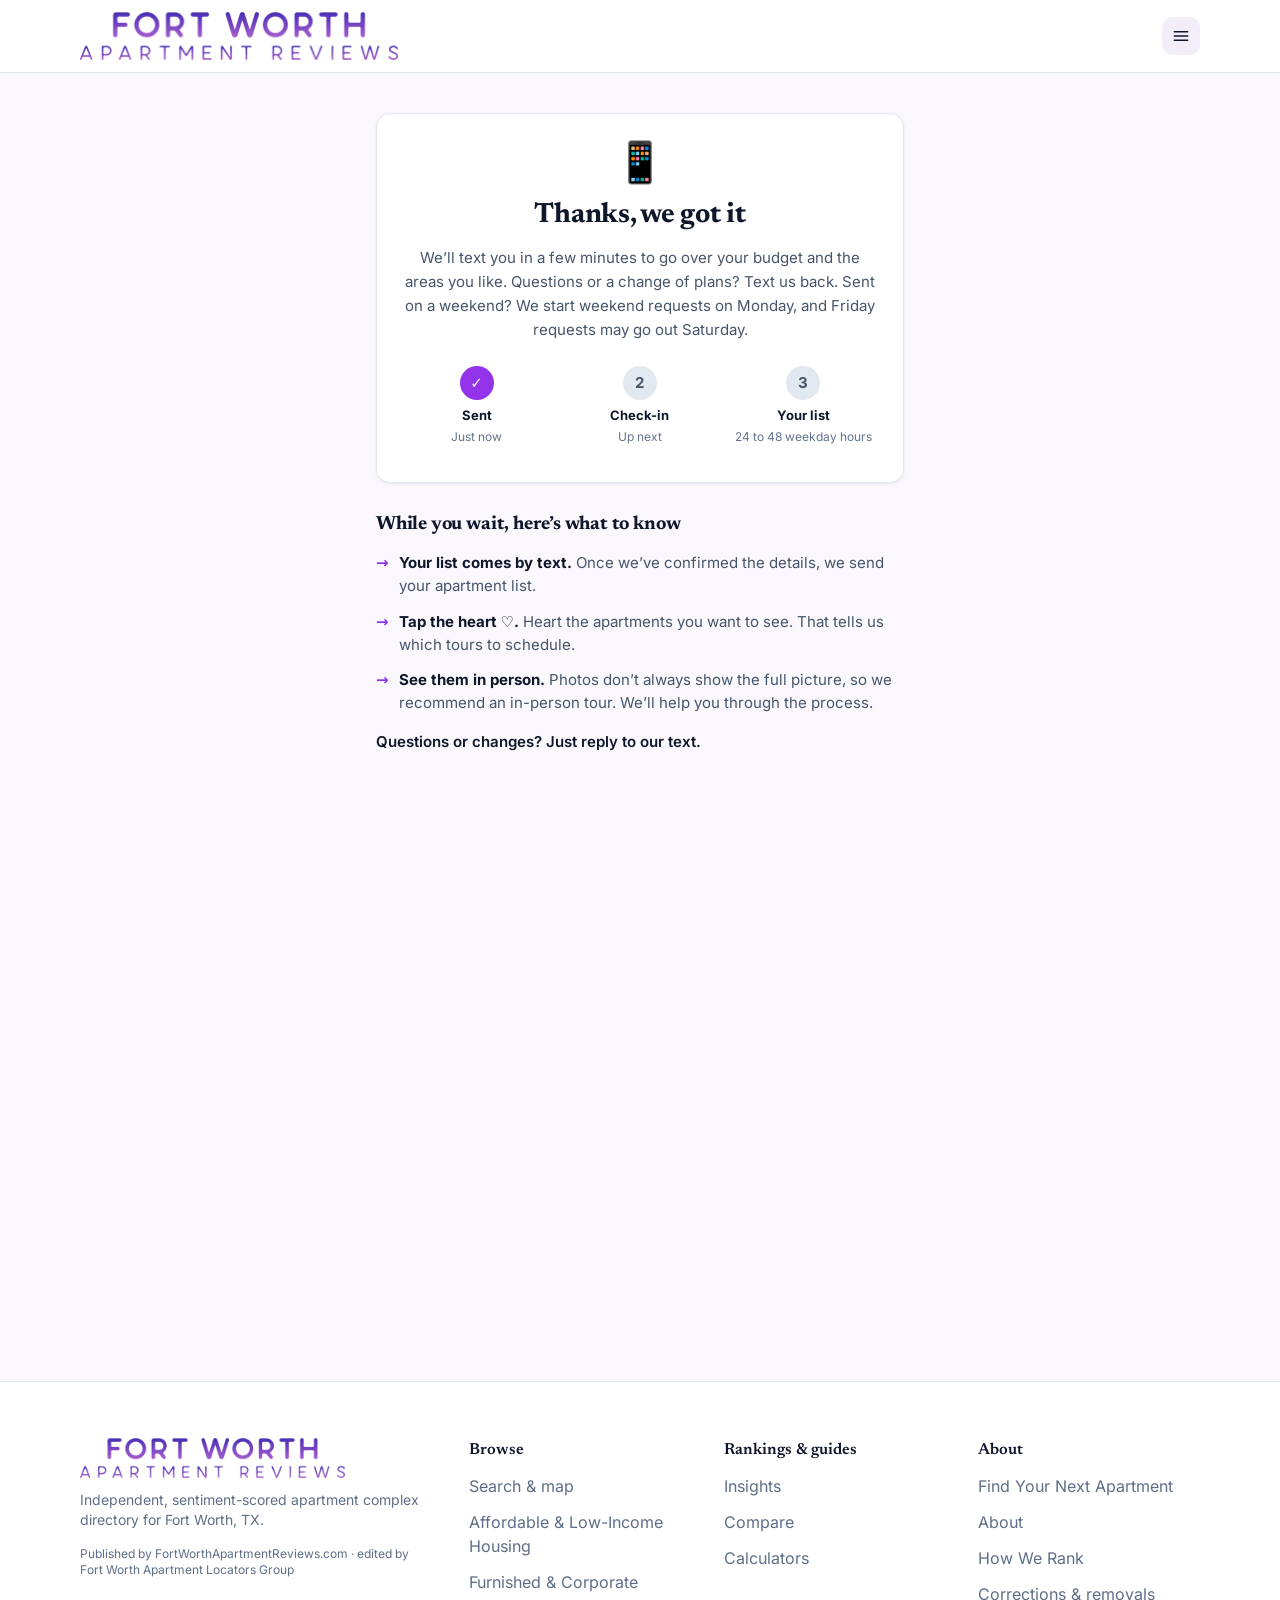
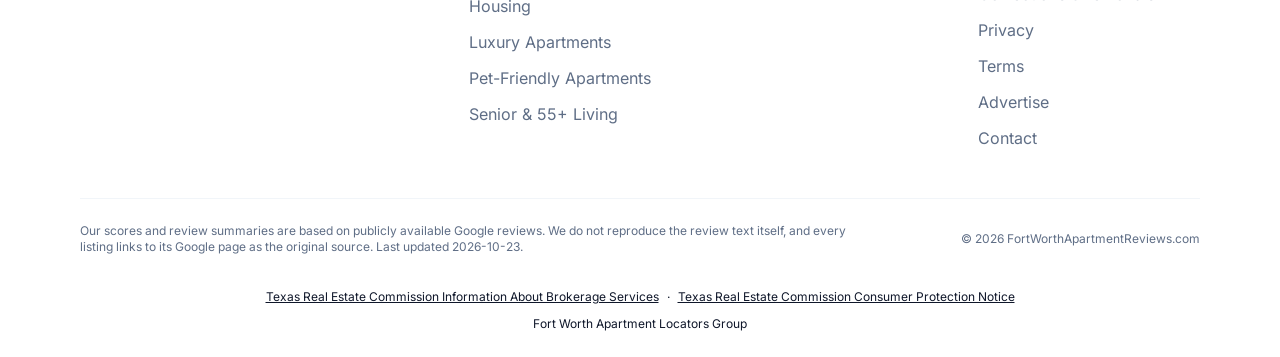
==== commit 7d0a4235: "Add existing team name beneath footer TREC links" ====
--- a/thank-you/index.html
+++ b/thank-you/index.html
@@ -1,27 +1,27 @@
-<!DOCTYPE html><html lang="en" data-preset="editorial" data-base="light" data-hero="split" data-header="solid" data-cards="photo" style="--lp-primary-50:249 246 255;--lp-primary-100:241 233 255;--lp-primary-200:225 207 254;--lp-primary-300:204 172 251;--lp-primary-400:177 124 245;--lp-primary-500:147 51 234;--lp-primary-600:125 41 200;--lp-primary-700:96 29 157;--lp-primary-800:87 25 143;--lp-primary-900:71 18 117;--lp-secondary-50:246 243 249;--lp-secondary-100:233 227 241;--lp-secondary-200:209 196 225;--lp-secondary-300:176 154 203;--lp-secondary-400:134 99 173;--lp-secondary-500:88 28 135;--lp-secondary-600:77 26 118;--lp-secondary-700:63 23 97;--lp-secondary-800:59 22 90;--lp-secondary-900:50 20 77;--lp-neutral-50:247 248 248;--lp-neutral-100:236 237 239;--lp-neutral-200:214 216 221;--lp-neutral-300:186 189 196;--lp-neutral-400:149 154 165;--lp-neutral-500:107 114 128;--lp-neutral-600:90 96 109;--lp-neutral-700:69 74 84;--lp-neutral-800:62 67 76;--lp-neutral-900:50 53 61;--lp-accent-50:255 245 248;--lp-accent-100:255 232 238;--lp-accent-200:253 205 218;--lp-accent-300:248 168 191;--lp-accent-400:238 118 158;--lp-accent-500:219 39 119;--lp-accent-600:186 30 100;--lp-accent-700:144 17 75;--lp-accent-800:131 14 68;--lp-accent-900:106 6 53;--lp-surface:250 247 253;--lp-surface-alt:243 237 250;--lp-surface-container:255 255 255;--lp-surface-container-high:241 245 249;--lp-on-surface:15 23 42;--lp-on-surface-variant:95 110 134;--lp-outline:226 232 240;--lp-outline-variant:241 245 249;--lp-accent:219 39 119;--lp-on-accent:255 255 255;--lp-brand:#9333ea;--lp-accent:#db2777;--lp-font:'Inter', system-ui, -apple-system, Segoe UI, Roboto, sans-serif;--lp-font-heading:'Newsreader', Georgia, serif;--lp-heading-weight:600;--lp-heading-tracking:-0.01em;--lp-text-display-desktop:48px;--lp-text-display-mobile:34px;--lp-text-display-tracking:-0.01em;--lp-text-h1-desktop:40px;--lp-text-h1-mobile:30px;--lp-text-h1-tracking:-0.01em;--lp-text-h2-desktop:28px;--lp-text-h2-mobile:23px;--lp-text-h2-tracking:0em;--lp-text-h3-desktop:22px;--lp-text-h3-mobile:19px;--lp-text-h3-tracking:0em;--lp-radius-sm:0.375rem;--lp-radius-md:0.625rem;--lp-radius-lg:0.875rem;--lp-radius-xl:1.25rem;--lp-radius-card:14px;--lp-radius-btn:10px;--lp-radius-chip:0.5rem;--lp-shadow-card:0 1px 3px rgb(15 23 42 / 0.08), 0 1px 2px rgb(15 23 42 / 0.04);--lp-shadow-hover:0 10px 28px rgb(15 23 42 / 0.12);--lp-card-border:1px solid transparent;--lp-ghost-border:1px solid transparent;--lp-ghost-bg:rgb(var(--lp-surface-alt));--lp-ghost-bg-hover:rgb(var(--lp-surface-container-high));--lp-link-decoration:none;--lp-link-underline-color:transparent;--lp-signature:none;"> <head><meta charset="utf-8"><meta name="viewport" content="width=device-width, initial-scale=1"><title>Thank You | Fort Worth Apartment Reviews</title><meta name="robots" content="noindex, nofollow"><link rel="icon" href="/images/brand/favicon.png"><link rel="preload" href="/fonts/newsreader-latin.woff2" as="font" type="font/woff2" crossorigin><style>@font-face{font-family:'Inter';font-style:normal;font-weight:400 700;font-display:swap;src:url(/fonts/inter-cyrillic-ext.woff2) format('woff2');unicode-range:U+0460-052F, U+1C80-1C8A, U+20B4, U+2DE0-2DFF, U+A640-A69F, U+FE2E-FE2F}@font-face{font-family:'Inter';font-style:normal;font-weight:400 700;font-display:swap;src:url(/fonts/inter-cyrillic.woff2) format('woff2');unicode-range:U+0301, U+0400-045F, U+0490-0491, U+04B0-04B1, U+2116}@font-face{font-family:'Inter';font-style:normal;font-weight:400 700;font-display:swap;src:url(/fonts/inter-greek-ext.woff2) format('woff2');unicode-range:U+1F00-1FFF}@font-face{font-family:'Inter';font-style:normal;font-weight:400 700;font-display:swap;src:url(/fonts/inter-greek.woff2) format('woff2');unicode-range:U+0370-0377, U+037A-037F, U+0384-038A, U+038C, U+038E-03A1, U+03A3-03FF}@font-face{font-family:'Inter';font-style:normal;font-weight:400 700;font-display:swap;src:url(/fonts/inter-vietnamese.woff2) format('woff2');unicode-range:U+0102-0103, U+0110-0111, U+0128-0129, U+0168-0169, U+01A0-01A1, U+01AF-01B0, U+0300-0301, U+0303-0304, U+0308-0309, U+0323, U+0329, U+1EA0-1EF9, U+20AB}@font-face{font-family:'Inter';font-style:normal;font-weight:400 700;font-display:swap;src:url(/fonts/inter-latin-ext.woff2) format('woff2');unicode-range:U+0100-02BA, U+02BD-02C5, U+02C7-02CC, U+02CE-02D7, U+02DD-02FF, U+0304, U+0308, U+0329, U+1D00-1DBF, U+1E00-1E9F, U+1EF2-1EFF, U+2020, U+20A0-20AB, U+20AD-20C4, U+2113, U+2C60-2C7F, U+A720-A7FF}@font-face{font-family:'Inter';font-style:normal;font-weight:400 700;font-display:swap;src:url(/fonts/inter-latin.woff2) format('woff2');unicode-range:U+0000-00FF, U+0131, U+0152-0153, U+02BB-02BC, U+02C6, U+02DA, U+02DC, U+0304, U+0308, U+0329, U+2000-206F, U+20AC, U+2122, U+2191, U+2193, U+2212, U+2215, U+FEFF, U+FFFD}@font-face{font-family:'Newsreader';font-style:normal;font-weight:400 700;font-display:swap;src:url(/fonts/newsreader-vietnamese.woff2) format('woff2');unicode-range:U+0102-0103, U+0110-0111, U+0128-0129, U+0168-0169, U+01A0-01A1, U+01AF-01B0, U+0300-0301, U+0303-0304, U+0308-0309, U+0323, U+0329, U+1EA0-1EF9, U+20AB}@font-face{font-family:'Newsreader';font-style:normal;font-weight:400 700;font-display:swap;src:url(/fonts/newsreader-latin-ext.woff2) format('woff2');unicode-range:U+0100-02BA, U+02BD-02C5, U+02C7-02CC, U+02CE-02D7, U+02DD-02FF, U+0304, U+0308, U+0329, U+1D00-1DBF, U+1E00-1E9F, U+1EF2-1EFF, U+2020, U+20A0-20AB, U+20AD-20C4, U+2113, U+2C60-2C7F, U+A720-A7FF}@font-face{font-family:'Newsreader';font-style:normal;font-weight:400 700;font-display:swap;src:url(/fonts/newsreader-latin.woff2) format('woff2');unicode-range:U+0000-00FF, U+0131, U+0152-0153, U+02BB-02BC, U+02C6, U+02DA, U+02DC, U+0304, U+0308, U+0329, U+2000-206F, U+20AC, U+2122, U+2191, U+2193, U+2212, U+2215, U+FEFF, U+FFFD}body{font-family:var(--lp-font)}</style><link rel="stylesheet" href="/_astro/_slug_.nyY0su0v.css">
-<link rel="stylesheet" href="/_astro/_slug_.DCW_JxmH.css"><style>@media (max-width:767px){header.lp-site-header img{height:auto;max-width:calc(100vw - 96px)}}@media (max-width:1359px){header.lp-site-header nav[aria-label="Primary"]{display:none!important}header.lp-site-header details.lp-mnav{display:block!important}}</style></head><body class="min-h-screen flex flex-col"><header class="lp-site-header sticky top-0 z-40 border-b border-outline bg-surface-container/95 backdrop-blur"> <div class="mx-auto flex max-w-6xl items-center justify-between gap-6 px-4 py-3"> <a href="https://fortworthapartmentreviews.com/" class="flex shrink-0 items-center gap-2"> <img src="/images/brand/logo.png" alt="Greater Fort Worth Apartment Complex Guide" class="h-12 w-auto">  </a>  <nav class="hidden items-center gap-6 md:flex" aria-label="Primary">  <div class="relative group"> <button type="button" class="inline-flex items-center gap-1 border-b-2 pb-0.5 text-sm transition-colors border-transparent text-on-surface-variant hover:text-primary-600" aria-haspopup="true">Find <svg class="h-3 w-3" viewBox="0 0 12 12" fill="none" aria-hidden="true"><path d="M3 4.5 6 7.5 9 4.5" stroke="currentColor" stroke-width="1.5" stroke-linecap="round" stroke-linejoin="round"/></svg></button> <div class="lp-menu invisible absolute left-0 top-full z-30 max-h-[70vh] min-w-[16rem] overflow-y-auto p-2 opacity-0 transition-opacity duration-150 group-hover:visible group-hover:opacity-100 group-focus-within:visible group-focus-within:opacity-100"> <a href="https://fortworthapartmentreviews.com/browse/" class="flex items-center justify-between rounded-btn px-3 py-2 text-sm font-semibold text-primary-600 hover:bg-primary-50">Search &amp; map <span aria-hidden="true">&rarr;</span></a> <div class="my-1 border-t border-outline-variant"></div> <a href="https://fortworthapartmentreviews.com/category/affordable-apartments/" class="block rounded-btn px-3 py-2 text-sm text-on-surface-variant hover:bg-surface-alt hover:text-primary-700">Affordable &amp; Low-Income Housing</a><a href="https://fortworthapartmentreviews.com/category/furnished-corporate-apartments/" class="block rounded-btn px-3 py-2 text-sm text-on-surface-variant hover:bg-surface-alt hover:text-primary-700">Furnished &amp; Corporate Housing</a><a href="https://fortworthapartmentreviews.com/category/luxury-apartments/" class="block rounded-btn px-3 py-2 text-sm text-on-surface-variant hover:bg-surface-alt hover:text-primary-700">Luxury Apartments</a><a href="https://fortworthapartmentreviews.com/category/pet-friendly-apartments/" class="block rounded-btn px-3 py-2 text-sm text-on-surface-variant hover:bg-surface-alt hover:text-primary-700">Pet-Friendly Apartments</a><a href="https://fortworthapartmentreviews.com/category/senior-apartments/" class="block rounded-btn px-3 py-2 text-sm text-on-surface-variant hover:bg-surface-alt hover:text-primary-700">Senior &amp; 55+ Living</a><a href="https://fortworthapartmentreviews.com/category/student-apartments/" class="block rounded-btn px-3 py-2 text-sm text-on-surface-variant hover:bg-surface-alt hover:text-primary-700">Student Housing</a><a href="https://fortworthapartmentreviews.com/category/townhome-style-apartments/" class="block rounded-btn px-3 py-2 text-sm text-on-surface-variant hover:bg-surface-alt hover:text-primary-700">Townhome-Style Apartment Communities</a>  </div> </div>  <div class="relative group"> <button type="button" class="inline-flex items-center gap-1 border-b-2 pb-0.5 text-sm transition-colors border-transparent text-on-surface-variant hover:text-primary-600" aria-haspopup="true">Popular <svg class="h-3 w-3" viewBox="0 0 12 12" fill="none" aria-hidden="true"><path d="M3 4.5 6 7.5 9 4.5" stroke="currentColor" stroke-width="1.5" stroke-linecap="round" stroke-linejoin="round"/></svg></button> <div class="lp-menu invisible absolute left-0 top-full z-30 max-h-[70vh] min-w-[16rem] overflow-y-auto p-2 opacity-0 transition-opacity duration-150 group-hover:visible group-hover:opacity-100 group-focus-within:visible group-focus-within:opacity-100"> <a href="https://fortworthapartmentreviews.com/fort-worth-tx/" class="block rounded-btn px-3 py-2 text-sm text-on-surface-variant hover:bg-surface-alt hover:text-primary-700">Fort Worth, TX</a><a href="https://fortworthapartmentreviews.com/arlington-tx/" class="block rounded-btn px-3 py-2 text-sm text-on-surface-variant hover:bg-surface-alt hover:text-primary-700">Arlington, TX</a><a href="https://fortworthapartmentreviews.com/grapevine-tx/" class="block rounded-btn px-3 py-2 text-sm text-on-surface-variant hover:bg-surface-alt hover:text-primary-700">Grapevine, TX</a> <div class="my-1 border-t border-outline-variant"></div> <a href="https://fortworthapartmentreviews.com/locations/" class="flex items-center justify-between rounded-btn px-3 py-2 text-sm font-semibold text-primary-600 hover:bg-primary-50">All locations <span aria-hidden="true">&rarr;</span></a> </div> </div>    <div class="relative group"> <button type="button" class="inline-flex items-center gap-1 border-b-2 pb-0.5 text-sm transition-colors border-transparent text-on-surface-variant hover:text-primary-600" aria-haspopup="true">Rankings <svg class="h-3 w-3" viewBox="0 0 12 12" fill="none" aria-hidden="true"><path d="M3 4.5 6 7.5 9 4.5" stroke="currentColor" stroke-width="1.5" stroke-linecap="round" stroke-linejoin="round"/></svg></button> <div class="lp-menu invisible absolute left-0 top-full z-30 max-h-[70vh] min-w-[16rem] overflow-y-auto p-2 opacity-0 transition-opacity duration-150 group-hover:visible group-hover:opacity-100 group-focus-within:visible group-focus-within:opacity-100"> <a href="https://fortworthapartmentreviews.com/arlington-tx/best/apartment-complexes/" class="block rounded-btn px-3 py-2 text-sm text-on-surface-variant hover:bg-surface-alt hover:text-primary-700">Best Apartments in Arlington</a><a href="https://fortworthapartmentreviews.com/fort-worth-tx/best/apartment-complexes/" class="block rounded-btn px-3 py-2 text-sm text-on-surface-variant hover:bg-surface-alt hover:text-primary-700">Best Apartments in Fort Worth</a><a href="https://fortworthapartmentreviews.com/fort-worth-tx/best/townhome-style-apartments/" class="block rounded-btn px-3 py-2 text-sm text-on-surface-variant hover:bg-surface-alt hover:text-primary-700">Best Townhome Apartments in Fort Worth</a><a href="https://fortworthapartmentreviews.com/grapevine-tx/best/apartment-complexes/" class="block rounded-btn px-3 py-2 text-sm text-on-surface-variant hover:bg-surface-alt hover:text-primary-700">Best Apartments in Grapevine</a> <div class="my-1 border-t border-outline-variant"></div> <a href="https://fortworthapartmentreviews.com/best/" class="flex items-center justify-between rounded-btn px-3 py-2 text-sm font-semibold text-primary-600 hover:bg-primary-50">All rankings <span aria-hidden="true">&rarr;</span></a> </div> </div>  <div class="relative group"> <button type="button" class="inline-flex items-center gap-1 border-b-2 pb-0.5 text-sm transition-colors border-transparent text-on-surface-variant hover:text-primary-600" aria-haspopup="true">Explore <svg class="h-3 w-3" viewBox="0 0 12 12" fill="none" aria-hidden="true"><path d="M3 4.5 6 7.5 9 4.5" stroke="currentColor" stroke-width="1.5" stroke-linecap="round" stroke-linejoin="round"/></svg></button> <div class="lp-menu invisible absolute left-0 top-full z-30 max-h-[70vh] min-w-[16rem] overflow-y-auto p-2 opacity-0 transition-opacity duration-150 group-hover:visible group-hover:opacity-100 group-focus-within:visible group-focus-within:opacity-100"> <a href="https://fortworthapartmentreviews.com/guide/" class="block rounded-btn px-3 py-2 text-sm text-on-surface-variant hover:bg-surface-alt hover:text-primary-700">Insights</a><a href="https://fortworthapartmentreviews.com/tools/" class="block rounded-btn px-3 py-2 text-sm text-on-surface-variant hover:bg-surface-alt hover:text-primary-700">Calculators</a><a href="https://fortworthapartmentreviews.com/resources/" class="block rounded-btn px-3 py-2 text-sm text-on-surface-variant hover:bg-surface-alt hover:text-primary-700">Links</a><a href="https://fortworthapartmentreviews.com/glossary/" class="block rounded-btn px-3 py-2 text-sm text-on-surface-variant hover:bg-surface-alt hover:text-primary-700">Terms</a> </div> </div> <a href="https://fortworthapartmentreviews.com/compare/" class="inline-flex items-center gap-1 border-b-2 pb-0.5 text-sm transition-colors border-transparent text-on-surface-variant hover:text-primary-600">Compare</a> <form action="https://fortworthapartmentreviews.com/browse/" method="get" role="search" class="relative ml-1"> <label class="sr-only" for="lp-nav-search">Search businesses</label> <input id="lp-nav-search" type="search" name="q" placeholder="Search…" class="lp-input w-44 py-2 pl-4 pr-9 text-sm"> <svg class="pointer-events-none absolute right-3 top-1/2 h-4 w-4 -translate-y-1/2 text-on-surface-variant" viewBox="0 0 20 20" fill="none" aria-hidden="true"><circle cx="9" cy="9" r="6" stroke="currentColor" stroke-width="1.8"></circle><path d="m14 14 3 3" stroke="currentColor" stroke-width="1.8" stroke-linecap="round"></path></svg> </form> <div class="ml-1 flex items-center gap-2"> <a href="tel:817-764-5762" aria-label="Call" class="flex h-9 w-9 items-center justify-center rounded-full text-on-surface-variant transition-colors hover:bg-surface-alt hover:text-primary-600"> <svg class="h-4 w-4" viewBox="0 0 24 24" fill="none" stroke="currentColor" stroke-width="1.8" stroke-linecap="round" stroke-linejoin="round" aria-hidden="true"><path d="M22 16.92v3a2 2 0 0 1-2.18 2 19.79 19.79 0 0 1-8.63-3.07 19.5 19.5 0 0 1-6-6 19.79 19.79 0 0 1-3.07-8.67A2 2 0 0 1 4.11 2h3a2 2 0 0 1 2 1.72c.13.96.36 1.9.7 2.81a2 2 0 0 1-.45 2.11L8.09 9.91a16 16 0 0 0 6 6l1.27-1.27a2 2 0 0 1 2.11-.45c.9.34 1.85.57 2.81.7A2 2 0 0 1 22 16.92Z"></path></svg> </a>  <a href="/" rel="noopener nofollow" class="lp-accent-bg text-on-accent whitespace-nowrap rounded-btn px-3.5 py-2 text-sm font-semibold">Find Your Next Apartment</a> </div> </nav>  <details class="lp-mnav md:hidden"> <summary class="lp-btn-ghost flex cursor-pointer list-none p-2 text-on-surface-variant" aria-label="Menu"> <svg class="lp-mnav-burger h-5 w-5" viewBox="0 0 24 24" fill="none" aria-hidden="true"><path d="M4 7h16M4 12h16M4 17h16" stroke="currentColor" stroke-width="1.8" stroke-linecap="round"></path></svg> <svg class="lp-mnav-close hidden h-5 w-5" viewBox="0 0 24 24" fill="none" aria-hidden="true"><path d="m6 6 12 12M18 6 6 18" stroke="currentColor" stroke-width="1.8" stroke-linecap="round"></path></svg> <span class="sr-only">Menu</span> </summary> <div class="lp-mnav-panel absolute inset-x-0 top-full z-40 overflow-y-auto overscroll-contain border-t border-outline bg-surface-container"> <div class="mx-auto max-w-6xl px-4 pb-8 pt-4"> <form action="https://fortworthapartmentreviews.com/browse/" method="get" role="search" class="relative mb-2"> <label class="sr-only" for="lp-mnav-search">Search businesses</label> <input id="lp-mnav-search" type="search" name="q" placeholder="Search businesses…" class="lp-input w-full py-3 pl-4 pr-11 text-base"> <svg class="pointer-events-none absolute right-4 top-1/2 h-5 w-5 -translate-y-1/2 text-on-surface-variant" viewBox="0 0 20 20" fill="none" aria-hidden="true"><circle cx="9" cy="9" r="6" stroke="currentColor" stroke-width="1.8"></circle><path d="m14 14 3 3" stroke="currentColor" stroke-width="1.8" stroke-linecap="round"></path></svg> </form> <div class="mb-3 flex gap-2"> <a href="/" rel="noopener nofollow" class="lp-accent-bg text-on-accent flex-1 rounded-btn px-4 py-3 text-center text-base font-semibold">Find Your Next Apartment</a> <a href="tel:817-764-5762" class="flex items-center justify-center rounded-btn border border-outline px-4 py-3 text-base font-medium text-on-surface">Call</a> </div> <nav class="divide-y divide-outline-variant" aria-label="Mobile"> <a href="https://fortworthapartmentreviews.com/" class="flex items-center px-1 py-3 text-base font-medium text-on-surface">Home</a> <a href="https://fortworthapartmentreviews.com/browse/" class="flex items-center px-1 py-3 text-base font-medium text-on-surface">Browse &amp; map</a> <details class="lp-mnav-group"> <summary class="flex cursor-pointer list-none items-center justify-between px-1 py-3 text-base font-medium text-on-surface">Find <svg class="lp-mnav-chev h-4 w-4 shrink-0 text-on-surface-variant transition-transform duration-150" viewBox="0 0 12 12" fill="none" aria-hidden="true"><path d="M3 4.5 6 7.5 9 4.5" stroke="currentColor" stroke-width="1.5" stroke-linecap="round" stroke-linejoin="round"/></svg></summary> <div class="pb-3"> <a href="https://fortworthapartmentreviews.com/category/affordable-apartments/" class="block rounded-btn px-3 py-2.5 text-[15px] text-on-surface-variant hover:bg-surface-alt hover:text-primary-700">Affordable &amp; Low-Income Housing</a><a href="https://fortworthapartmentreviews.com/category/furnished-corporate-apartments/" class="block rounded-btn px-3 py-2.5 text-[15px] text-on-surface-variant hover:bg-surface-alt hover:text-primary-700">Furnished &amp; Corporate Housing</a><a href="https://fortworthapartmentreviews.com/category/luxury-apartments/" class="block rounded-btn px-3 py-2.5 text-[15px] text-on-surface-variant hover:bg-surface-alt hover:text-primary-700">Luxury Apartments</a><a href="https://fortworthapartmentreviews.com/category/pet-friendly-apartments/" class="block rounded-btn px-3 py-2.5 text-[15px] text-on-surface-variant hover:bg-surface-alt hover:text-primary-700">Pet-Friendly Apartments</a><a href="https://fortworthapartmentreviews.com/category/senior-apartments/" class="block rounded-btn px-3 py-2.5 text-[15px] text-on-surface-variant hover:bg-surface-alt hover:text-primary-700">Senior &amp; 55+ Living</a><a href="https://fortworthapartmentreviews.com/category/student-apartments/" class="block rounded-btn px-3 py-2.5 text-[15px] text-on-surface-variant hover:bg-surface-alt hover:text-primary-700">Student Housing</a><a href="https://fortworthapartmentreviews.com/category/townhome-style-apartments/" class="block rounded-btn px-3 py-2.5 text-[15px] text-on-surface-variant hover:bg-surface-alt hover:text-primary-700">Townhome-Style Apartment Communities</a>  </div> </details> <details class="lp-mnav-group"> <summary class="flex cursor-pointer list-none items-center justify-between px-1 py-3 text-base font-medium text-on-surface">Popular <svg class="lp-mnav-chev h-4 w-4 shrink-0 text-on-surface-variant transition-transform duration-150" viewBox="0 0 12 12" fill="none" aria-hidden="true"><path d="M3 4.5 6 7.5 9 4.5" stroke="currentColor" stroke-width="1.5" stroke-linecap="round" stroke-linejoin="round"/></svg></summary> <div class="pb-3"> <a href="https://fortworthapartmentreviews.com/fort-worth-tx/" class="block rounded-btn px-3 py-2.5 text-[15px] text-on-surface-variant hover:bg-surface-alt hover:text-primary-700">Fort Worth, TX</a><a href="https://fortworthapartmentreviews.com/arlington-tx/" class="block rounded-btn px-3 py-2.5 text-[15px] text-on-surface-variant hover:bg-surface-alt hover:text-primary-700">Arlington, TX</a><a href="https://fortworthapartmentreviews.com/grapevine-tx/" class="block rounded-btn px-3 py-2.5 text-[15px] text-on-surface-variant hover:bg-surface-alt hover:text-primary-700">Grapevine, TX</a> <a href="https://fortworthapartmentreviews.com/locations/" class="block rounded-btn px-3 py-2.5 text-[15px] font-semibold text-primary-600 hover:bg-surface-alt">All locations &rarr;</a> </div> </details>  <a href="https://fortworthapartmentreviews.com/best/" class="flex items-center px-1 py-3 text-base font-medium text-on-surface">Rankings</a> <details class="lp-mnav-group"> <summary class="flex cursor-pointer list-none items-center justify-between px-1 py-3 text-base font-medium text-on-surface">Explore <svg class="lp-mnav-chev h-4 w-4 shrink-0 text-on-surface-variant transition-transform duration-150" viewBox="0 0 12 12" fill="none" aria-hidden="true"><path d="M3 4.5 6 7.5 9 4.5" stroke="currentColor" stroke-width="1.5" stroke-linecap="round" stroke-linejoin="round"/></svg></summary> <div class="pb-3"> <a href="https://fortworthapartmentreviews.com/guide/" class="block rounded-btn px-3 py-2.5 text-[15px] text-on-surface-variant hover:bg-surface-alt hover:text-primary-700">Insights</a><a href="https://fortworthapartmentreviews.com/tools/" class="block rounded-btn px-3 py-2.5 text-[15px] text-on-surface-variant hover:bg-surface-alt hover:text-primary-700">Calculators</a><a href="https://fortworthapartmentreviews.com/resources/" class="block rounded-btn px-3 py-2.5 text-[15px] text-on-surface-variant hover:bg-surface-alt hover:text-primary-700">Links</a><a href="https://fortworthapartmentreviews.com/glossary/" class="block rounded-btn px-3 py-2.5 text-[15px] text-on-surface-variant hover:bg-surface-alt hover:text-primary-700">Terms</a> </div> </details> <a href="https://fortworthapartmentreviews.com/compare/" class="flex items-center px-1 py-3 text-base font-medium text-on-surface">Compare</a> </nav> </div> </div> </details> </div> </header>   <script>
-  (function () {
-    var h = document.querySelector('header.lp-site-header');
-    if (!h) return;
-    var setH = function () { document.documentElement.style.setProperty('--lp-header-h', h.offsetHeight + 'px'); };
-    setH();
-    window.addEventListener('resize', setH, { passive: true });
-    var overlay = h.classList.contains('lp-header-overlay');
-    var atTop = function () { h.classList.toggle('lp-at-top', window.scrollY < 60); };
-    var m = h.querySelector('.lp-mnav');
-    if (m) {
-      m.addEventListener('toggle', function () {
-        // Lock page scroll behind the sheet; over a photo hero, solidify the transparent header so
-        // the nav row reads against the sheet, not the hero. atTop() restores it on close.
-        document.documentElement.classList.toggle('lp-mnav-open', m.open);
-        if (!overlay) return;
-        if (m.open) h.classList.remove('lp-at-top'); else atTop();
-      });
-    }
-    if (!overlay) return;
-    atTop();
-    window.addEventListener('scroll', atTop, { passive: true });
-  })();
-</script> <main id="main" class="flex-1"><div style="max-width:560px;margin:0 auto;padding:40px 16px 24px"><div style="background:#fff;border:1px solid #e2e8f0;border-radius:14px;padding:28px 22px;box-shadow:0 1px 3px rgb(15 23 42/.08)"><div style="text-align:center;font-size:40px;line-height:1">&#128241;</div><h1 style="text-align:center;font-family:var(--lp-font-heading);font-weight:800;font-size:28px;margin:12px 0 10px;color:#0f172a">Thanks, we got it</h1><p style="text-align:center;font-size:15px;line-height:1.6;color:#475569;margin:0">We&#8217;ll text you in a few minutes to go over your budget and the areas you like. Questions or a change of plans? Text us back. Sent on a weekend? We start weekend requests on Monday, and Friday requests may go out Saturday.</p><div style="display:flex;gap:8px;margin:24px 0 8px"><div style="flex:1;text-align:center"><div style="width:34px;height:34px;border-radius:50%;margin:0 auto 6px;display:flex;align-items:center;justify-content:center;font-weight:700;font-size:15px;background:#9333ea;color:#fff">&#10003;</div><p style="font-weight:700;font-size:13px;margin:0;color:#0f172a">Sent</p><p style="font-size:12px;margin:2px 0 0;color:#64748b">Just now</p></div><div style="flex:1;text-align:center"><div style="width:34px;height:34px;border-radius:50%;margin:0 auto 6px;display:flex;align-items:center;justify-content:center;font-weight:700;font-size:15px;background:#e2e8f0;color:#475569">2</div><p style="font-weight:700;font-size:13px;margin:0;color:#0f172a">Check-in</p><p style="font-size:12px;margin:2px 0 0;color:#64748b">Up next</p></div><div style="flex:1;text-align:center"><div style="width:34px;height:34px;border-radius:50%;margin:0 auto 6px;display:flex;align-items:center;justify-content:center;font-weight:700;font-size:15px;background:#e2e8f0;color:#475569">3</div><p style="font-weight:700;font-size:13px;margin:0;color:#0f172a">Your list</p><p style="font-size:12px;margin:2px 0 0;color:#64748b">24 to 48 weekday hours</p></div></div></div><h2 style="font-family:var(--lp-font-heading);font-weight:800;font-size:19px;margin:28px 0 12px;color:#0f172a">While you wait, here&#8217;s what to know</h2><ul style="list-style:none;padding:0;margin:0;font-size:15px;line-height:1.55;color:#475569"><li style="display:flex;gap:10px;margin:0 0 12px"><span style="color:#9333ea;font-weight:700">&rarr;</span><span><strong style="color:#0f172a">Your list comes by text.</strong> Once we&#8217;ve confirmed the details, we send your apartment list.</span></li><li style="display:flex;gap:10px;margin:0 0 12px"><span style="color:#9333ea;font-weight:700">&rarr;</span><span><strong style="color:#0f172a">Tap the heart &#9825;.</strong> Heart the apartments you want to see. That tells us which tours to schedule.</span></li><li style="display:flex;gap:10px;margin:0 0 12px"><span style="color:#9333ea;font-weight:700">&rarr;</span><span><strong style="color:#0f172a">See them in person.</strong> Photos don&#8217;t always show the full picture, so we recommend an in-person tour. We&#8217;ll help you through the process.</span></li></ul><p style="font-size:15px;color:#0f172a;font-weight:600;margin:16px 0 0">Questions or changes? Just reply to our text.</p></div><div data-intake-footer-spacer aria-hidden="true" style="height:clamp(360px,60vh,720px);background:transparent"></div></main>  <footer class="mt-16 border-t border-outline bg-surface-container"> <div class="mx-auto max-w-6xl px-4 pt-14 pb-8"> <div class="grid gap-12 md:grid-cols-12">  <div class="md:col-span-4"> <img src="/images/brand/logo.png" alt="Greater Fort Worth Apartment Complex Guide" class="mb-3 h-10 w-auto" loading="lazy"> <p class="max-w-sm text-sm text-on-surface-variant">Independent, sentiment-scored apartment complex directory for Fort Worth, TX.</p> <p class="mt-4 text-xs text-on-surface-variant">
-Published by <a class="hover:text-primary-600" href="https://fortworthapartmentreviews.com" rel="publisher">FortWorthApartmentReviews.com</a>  &middot; edited by Fort Worth Apartment Locators Group </p>  </div>  <div class="grid grid-cols-2 gap-8 sm:grid-cols-3 md:col-span-8"> <div class="flex flex-col gap-3"> <span class="font-heading font-semibold text-on-surface">Browse</span> <a class="text-on-surface-variant hover:text-primary-600 transition-colors" href="https://fortworthapartmentreviews.com/browse/">Search &amp; map</a> <a class="text-on-surface-variant hover:text-primary-600 transition-colors" href="https://fortworthapartmentreviews.com/category/affordable-apartments/">Affordable &amp; Low-Income Housing</a><a class="text-on-surface-variant hover:text-primary-600 transition-colors" href="https://fortworthapartmentreviews.com/category/furnished-corporate-apartments/">Furnished &amp; Corporate Housing</a><a class="text-on-surface-variant hover:text-primary-600 transition-colors" href="https://fortworthapartmentreviews.com/category/luxury-apartments/">Luxury Apartments</a><a class="text-on-surface-variant hover:text-primary-600 transition-colors" href="https://fortworthapartmentreviews.com/category/pet-friendly-apartments/">Pet-Friendly Apartments</a><a class="text-on-surface-variant hover:text-primary-600 transition-colors" href="https://fortworthapartmentreviews.com/category/senior-apartments/">Senior &amp; 55+ Living</a> </div> <div class="flex flex-col gap-3"> <span class="font-heading font-semibold text-on-surface">Rankings &amp; guides</span>  <a class="text-on-surface-variant hover:text-primary-600 transition-colors" href="https://fortworthapartmentreviews.com/guide/">Insights</a> <a class="text-on-surface-variant hover:text-primary-600 transition-colors" href="https://fortworthapartmentreviews.com/compare/">Compare</a> <a class="text-on-surface-variant hover:text-primary-600 transition-colors" href="https://fortworthapartmentreviews.com/tools/">Calculators</a> </div> <div class="flex flex-col gap-3"> <span class="font-heading font-semibold text-on-surface">About</span> <a class="text-on-surface-variant hover:text-primary-600 transition-colors" href="/">Find Your Next Apartment</a> <a class="text-on-surface-variant hover:text-primary-600 transition-colors" href="https://fortworthapartmentreviews.com/about/">About</a>  <a class="text-on-surface-variant hover:text-primary-600 transition-colors" href="https://fortworthapartmentreviews.com/how-we-rank/">How We Rank</a> <a class="text-on-surface-variant hover:text-primary-600 transition-colors" href="https://fortworthapartmentreviews.com/listing-policy/">Corrections &amp; removals</a> <a class="text-on-surface-variant hover:text-primary-600 transition-colors" href="https://fortworthapartmentreviews.com/privacy/">Privacy</a> <a class="text-on-surface-variant hover:text-primary-600 transition-colors" href="https://fortworthapartmentreviews.com/terms/">Terms</a> <a class="text-on-surface-variant hover:text-primary-600 transition-colors" href="https://fortworthapartmentreviews.com/advertise/">Advertise</a> <a class="text-on-surface-variant hover:text-primary-600 transition-colors" href="https://fortworthapartmentreviews.com/contact/">Contact</a> </div> </div> </div>  <div class="mt-12 flex flex-col gap-3 border-t border-outline-variant pt-6 text-xs text-on-surface-variant sm:flex-row sm:items-center sm:justify-between"> <p class="max-w-3xl"> Our scores and review summaries are based on publicly available Google reviews. We do not reproduce the review text itself, and every listing links to its Google page as the original source. Last updated 2026-10-23.
- </p> <p class="shrink-0">&copy; 2026 FortWorthApartmentReviews.com</p> </div> </div> <div style="max-width:72rem;margin:0 auto;padding:0 16px 24px;font-size:12px;line-height:1.6;text-align:center"><a href="/docs/trec-information-about-brokerage-services.pdf" target="_blank" rel="noopener noreferrer" style="color:inherit;text-decoration:underline">Texas Real Estate Commission Information About Brokerage Services</a><span aria-hidden="true" style="margin:0 8px">&middot;</span><a href="/docs/trec-consumer-protection-notice.pdf" target="_blank" rel="noopener noreferrer" style="color:inherit;text-decoration:underline">Texas Real Estate Commission Consumer Protection Notice</a></div></footer></body></html>
+<!DOCTYPE html><html lang="en" data-preset="editorial" data-base="light" data-hero="split" data-header="solid" data-cards="photo" style="--lp-primary-50:249 246 255;--lp-primary-100:241 233 255;--lp-primary-200:225 207 254;--lp-primary-300:204 172 251;--lp-primary-400:177 124 245;--lp-primary-500:147 51 234;--lp-primary-600:125 41 200;--lp-primary-700:96 29 157;--lp-primary-800:87 25 143;--lp-primary-900:71 18 117;--lp-secondary-50:246 243 249;--lp-secondary-100:233 227 241;--lp-secondary-200:209 196 225;--lp-secondary-300:176 154 203;--lp-secondary-400:134 99 173;--lp-secondary-500:88 28 135;--lp-secondary-600:77 26 118;--lp-secondary-700:63 23 97;--lp-secondary-800:59 22 90;--lp-secondary-900:50 20 77;--lp-neutral-50:247 248 248;--lp-neutral-100:236 237 239;--lp-neutral-200:214 216 221;--lp-neutral-300:186 189 196;--lp-neutral-400:149 154 165;--lp-neutral-500:107 114 128;--lp-neutral-600:90 96 109;--lp-neutral-700:69 74 84;--lp-neutral-800:62 67 76;--lp-neutral-900:50 53 61;--lp-accent-50:255 245 248;--lp-accent-100:255 232 238;--lp-accent-200:253 205 218;--lp-accent-300:248 168 191;--lp-accent-400:238 118 158;--lp-accent-500:219 39 119;--lp-accent-600:186 30 100;--lp-accent-700:144 17 75;--lp-accent-800:131 14 68;--lp-accent-900:106 6 53;--lp-surface:250 247 253;--lp-surface-alt:243 237 250;--lp-surface-container:255 255 255;--lp-surface-container-high:241 245 249;--lp-on-surface:15 23 42;--lp-on-surface-variant:95 110 134;--lp-outline:226 232 240;--lp-outline-variant:241 245 249;--lp-accent:219 39 119;--lp-on-accent:255 255 255;--lp-brand:#9333ea;--lp-accent:#db2777;--lp-font:'Inter', system-ui, -apple-system, Segoe UI, Roboto, sans-serif;--lp-font-heading:'Newsreader', Georgia, serif;--lp-heading-weight:600;--lp-heading-tracking:-0.01em;--lp-text-display-desktop:48px;--lp-text-display-mobile:34px;--lp-text-display-tracking:-0.01em;--lp-text-h1-desktop:40px;--lp-text-h1-mobile:30px;--lp-text-h1-tracking:-0.01em;--lp-text-h2-desktop:28px;--lp-text-h2-mobile:23px;--lp-text-h2-tracking:0em;--lp-text-h3-desktop:22px;--lp-text-h3-mobile:19px;--lp-text-h3-tracking:0em;--lp-radius-sm:0.375rem;--lp-radius-md:0.625rem;--lp-radius-lg:0.875rem;--lp-radius-xl:1.25rem;--lp-radius-card:14px;--lp-radius-btn:10px;--lp-radius-chip:0.5rem;--lp-shadow-card:0 1px 3px rgb(15 23 42 / 0.08), 0 1px 2px rgb(15 23 42 / 0.04);--lp-shadow-hover:0 10px 28px rgb(15 23 42 / 0.12);--lp-card-border:1px solid transparent;--lp-ghost-border:1px solid transparent;--lp-ghost-bg:rgb(var(--lp-surface-alt));--lp-ghost-bg-hover:rgb(var(--lp-surface-container-high));--lp-link-decoration:none;--lp-link-underline-color:transparent;--lp-signature:none;"> <head><meta charset="utf-8"><meta name="viewport" content="width=device-width, initial-scale=1"><title>Thank You | Fort Worth Apartment Reviews</title><meta name="robots" content="noindex, nofollow"><link rel="icon" href="/images/brand/favicon.png"><link rel="preload" href="/fonts/newsreader-latin.woff2" as="font" type="font/woff2" crossorigin><style>@font-face{font-family:'Inter';font-style:normal;font-weight:400 700;font-display:swap;src:url(/fonts/inter-cyrillic-ext.woff2) format('woff2');unicode-range:U+0460-052F, U+1C80-1C8A, U+20B4, U+2DE0-2DFF, U+A640-A69F, U+FE2E-FE2F}@font-face{font-family:'Inter';font-style:normal;font-weight:400 700;font-display:swap;src:url(/fonts/inter-cyrillic.woff2) format('woff2');unicode-range:U+0301, U+0400-045F, U+0490-0491, U+04B0-04B1, U+2116}@font-face{font-family:'Inter';font-style:normal;font-weight:400 700;font-display:swap;src:url(/fonts/inter-greek-ext.woff2) format('woff2');unicode-range:U+1F00-1FFF}@font-face{font-family:'Inter';font-style:normal;font-weight:400 700;font-display:swap;src:url(/fonts/inter-greek.woff2) format('woff2');unicode-range:U+0370-0377, U+037A-037F, U+0384-038A, U+038C, U+038E-03A1, U+03A3-03FF}@font-face{font-family:'Inter';font-style:normal;font-weight:400 700;font-display:swap;src:url(/fonts/inter-vietnamese.woff2) format('woff2');unicode-range:U+0102-0103, U+0110-0111, U+0128-0129, U+0168-0169, U+01A0-01A1, U+01AF-01B0, U+0300-0301, U+0303-0304, U+0308-0309, U+0323, U+0329, U+1EA0-1EF9, U+20AB}@font-face{font-family:'Inter';font-style:normal;font-weight:400 700;font-display:swap;src:url(/fonts/inter-latin-ext.woff2) format('woff2');unicode-range:U+0100-02BA, U+02BD-02C5, U+02C7-02CC, U+02CE-02D7, U+02DD-02FF, U+0304, U+0308, U+0329, U+1D00-1DBF, U+1E00-1E9F, U+1EF2-1EFF, U+2020, U+20A0-20AB, U+20AD-20C4, U+2113, U+2C60-2C7F, U+A720-A7FF}@font-face{font-family:'Inter';font-style:normal;font-weight:400 700;font-display:swap;src:url(/fonts/inter-latin.woff2) format('woff2');unicode-range:U+0000-00FF, U+0131, U+0152-0153, U+02BB-02BC, U+02C6, U+02DA, U+02DC, U+0304, U+0308, U+0329, U+2000-206F, U+20AC, U+2122, U+2191, U+2193, U+2212, U+2215, U+FEFF, U+FFFD}@font-face{font-family:'Newsreader';font-style:normal;font-weight:400 700;font-display:swap;src:url(/fonts/newsreader-vietnamese.woff2) format('woff2');unicode-range:U+0102-0103, U+0110-0111, U+0128-0129, U+0168-0169, U+01A0-01A1, U+01AF-01B0, U+0300-0301, U+0303-0304, U+0308-0309, U+0323, U+0329, U+1EA0-1EF9, U+20AB}@font-face{font-family:'Newsreader';font-style:normal;font-weight:400 700;font-display:swap;src:url(/fonts/newsreader-latin-ext.woff2) format('woff2');unicode-range:U+0100-02BA, U+02BD-02C5, U+02C7-02CC, U+02CE-02D7, U+02DD-02FF, U+0304, U+0308, U+0329, U+1D00-1DBF, U+1E00-1E9F, U+1EF2-1EFF, U+2020, U+20A0-20AB, U+20AD-20C4, U+2113, U+2C60-2C7F, U+A720-A7FF}@font-face{font-family:'Newsreader';font-style:normal;font-weight:400 700;font-display:swap;src:url(/fonts/newsreader-latin.woff2) format('woff2');unicode-range:U+0000-00FF, U+0131, U+0152-0153, U+02BB-02BC, U+02C6, U+02DA, U+02DC, U+0304, U+0308, U+0329, U+2000-206F, U+20AC, U+2122, U+2191, U+2193, U+2212, U+2215, U+FEFF, U+FFFD}body{font-family:var(--lp-font)}</style><link rel="stylesheet" href="/_astro/_slug_.nyY0su0v.css">
+<link rel="stylesheet" href="/_astro/_slug_.DCW_JxmH.css"><style>@media (max-width:767px){header.lp-site-header img{height:auto;max-width:calc(100vw - 96px)}}@media (max-width:1359px){header.lp-site-header nav[aria-label="Primary"]{display:none!important}header.lp-site-header details.lp-mnav{display:block!important}}</style></head><body class="min-h-screen flex flex-col"><header class="lp-site-header sticky top-0 z-40 border-b border-outline bg-surface-container/95 backdrop-blur"> <div class="mx-auto flex max-w-6xl items-center justify-between gap-6 px-4 py-3"> <a href="https://fortworthapartmentreviews.com/" class="flex shrink-0 items-center gap-2"> <img src="/images/brand/logo.png" alt="Greater Fort Worth Apartment Complex Guide" class="h-12 w-auto">  </a>  <nav class="hidden items-center gap-6 md:flex" aria-label="Primary">  <div class="relative group"> <button type="button" class="inline-flex items-center gap-1 border-b-2 pb-0.5 text-sm transition-colors border-transparent text-on-surface-variant hover:text-primary-600" aria-haspopup="true">Find <svg class="h-3 w-3" viewBox="0 0 12 12" fill="none" aria-hidden="true"><path d="M3 4.5 6 7.5 9 4.5" stroke="currentColor" stroke-width="1.5" stroke-linecap="round" stroke-linejoin="round"/></svg></button> <div class="lp-menu invisible absolute left-0 top-full z-30 max-h-[70vh] min-w-[16rem] overflow-y-auto p-2 opacity-0 transition-opacity duration-150 group-hover:visible group-hover:opacity-100 group-focus-within:visible group-focus-within:opacity-100"> <a href="https://fortworthapartmentreviews.com/browse/" class="flex items-center justify-between rounded-btn px-3 py-2 text-sm font-semibold text-primary-600 hover:bg-primary-50">Search &amp; map <span aria-hidden="true">&rarr;</span></a> <div class="my-1 border-t border-outline-variant"></div> <a href="https://fortworthapartmentreviews.com/category/affordable-apartments/" class="block rounded-btn px-3 py-2 text-sm text-on-surface-variant hover:bg-surface-alt hover:text-primary-700">Affordable &amp; Low-Income Housing</a><a href="https://fortworthapartmentreviews.com/category/furnished-corporate-apartments/" class="block rounded-btn px-3 py-2 text-sm text-on-surface-variant hover:bg-surface-alt hover:text-primary-700">Furnished &amp; Corporate Housing</a><a href="https://fortworthapartmentreviews.com/category/luxury-apartments/" class="block rounded-btn px-3 py-2 text-sm text-on-surface-variant hover:bg-surface-alt hover:text-primary-700">Luxury Apartments</a><a href="https://fortworthapartmentreviews.com/category/pet-friendly-apartments/" class="block rounded-btn px-3 py-2 text-sm text-on-surface-variant hover:bg-surface-alt hover:text-primary-700">Pet-Friendly Apartments</a><a href="https://fortworthapartmentreviews.com/category/senior-apartments/" class="block rounded-btn px-3 py-2 text-sm text-on-surface-variant hover:bg-surface-alt hover:text-primary-700">Senior &amp; 55+ Living</a><a href="https://fortworthapartmentreviews.com/category/student-apartments/" class="block rounded-btn px-3 py-2 text-sm text-on-surface-variant hover:bg-surface-alt hover:text-primary-700">Student Housing</a><a href="https://fortworthapartmentreviews.com/category/townhome-style-apartments/" class="block rounded-btn px-3 py-2 text-sm text-on-surface-variant hover:bg-surface-alt hover:text-primary-700">Townhome-Style Apartment Communities</a>  </div> </div>  <div class="relative group"> <button type="button" class="inline-flex items-center gap-1 border-b-2 pb-0.5 text-sm transition-colors border-transparent text-on-surface-variant hover:text-primary-600" aria-haspopup="true">Popular <svg class="h-3 w-3" viewBox="0 0 12 12" fill="none" aria-hidden="true"><path d="M3 4.5 6 7.5 9 4.5" stroke="currentColor" stroke-width="1.5" stroke-linecap="round" stroke-linejoin="round"/></svg></button> <div class="lp-menu invisible absolute left-0 top-full z-30 max-h-[70vh] min-w-[16rem] overflow-y-auto p-2 opacity-0 transition-opacity duration-150 group-hover:visible group-hover:opacity-100 group-focus-within:visible group-focus-within:opacity-100"> <a href="https://fortworthapartmentreviews.com/fort-worth-tx/" class="block rounded-btn px-3 py-2 text-sm text-on-surface-variant hover:bg-surface-alt hover:text-primary-700">Fort Worth, TX</a><a href="https://fortworthapartmentreviews.com/arlington-tx/" class="block rounded-btn px-3 py-2 text-sm text-on-surface-variant hover:bg-surface-alt hover:text-primary-700">Arlington, TX</a><a href="https://fortworthapartmentreviews.com/grapevine-tx/" class="block rounded-btn px-3 py-2 text-sm text-on-surface-variant hover:bg-surface-alt hover:text-primary-700">Grapevine, TX</a> <div class="my-1 border-t border-outline-variant"></div> <a href="https://fortworthapartmentreviews.com/locations/" class="flex items-center justify-between rounded-btn px-3 py-2 text-sm font-semibold text-primary-600 hover:bg-primary-50">All locations <span aria-hidden="true">&rarr;</span></a> </div> </div>    <div class="relative group"> <button type="button" class="inline-flex items-center gap-1 border-b-2 pb-0.5 text-sm transition-colors border-transparent text-on-surface-variant hover:text-primary-600" aria-haspopup="true">Rankings <svg class="h-3 w-3" viewBox="0 0 12 12" fill="none" aria-hidden="true"><path d="M3 4.5 6 7.5 9 4.5" stroke="currentColor" stroke-width="1.5" stroke-linecap="round" stroke-linejoin="round"/></svg></button> <div class="lp-menu invisible absolute left-0 top-full z-30 max-h-[70vh] min-w-[16rem] overflow-y-auto p-2 opacity-0 transition-opacity duration-150 group-hover:visible group-hover:opacity-100 group-focus-within:visible group-focus-within:opacity-100"> <a href="https://fortworthapartmentreviews.com/arlington-tx/best/apartment-complexes/" class="block rounded-btn px-3 py-2 text-sm text-on-surface-variant hover:bg-surface-alt hover:text-primary-700">Best Apartments in Arlington</a><a href="https://fortworthapartmentreviews.com/fort-worth-tx/best/apartment-complexes/" class="block rounded-btn px-3 py-2 text-sm text-on-surface-variant hover:bg-surface-alt hover:text-primary-700">Best Apartments in Fort Worth</a><a href="https://fortworthapartmentreviews.com/fort-worth-tx/best/townhome-style-apartments/" class="block rounded-btn px-3 py-2 text-sm text-on-surface-variant hover:bg-surface-alt hover:text-primary-700">Best Townhome Apartments in Fort Worth</a><a href="https://fortworthapartmentreviews.com/grapevine-tx/best/apartment-complexes/" class="block rounded-btn px-3 py-2 text-sm text-on-surface-variant hover:bg-surface-alt hover:text-primary-700">Best Apartments in Grapevine</a> <div class="my-1 border-t border-outline-variant"></div> <a href="https://fortworthapartmentreviews.com/best/" class="flex items-center justify-between rounded-btn px-3 py-2 text-sm font-semibold text-primary-600 hover:bg-primary-50">All rankings <span aria-hidden="true">&rarr;</span></a> </div> </div>  <div class="relative group"> <button type="button" class="inline-flex items-center gap-1 border-b-2 pb-0.5 text-sm transition-colors border-transparent text-on-surface-variant hover:text-primary-600" aria-haspopup="true">Explore <svg class="h-3 w-3" viewBox="0 0 12 12" fill="none" aria-hidden="true"><path d="M3 4.5 6 7.5 9 4.5" stroke="currentColor" stroke-width="1.5" stroke-linecap="round" stroke-linejoin="round"/></svg></button> <div class="lp-menu invisible absolute left-0 top-full z-30 max-h-[70vh] min-w-[16rem] overflow-y-auto p-2 opacity-0 transition-opacity duration-150 group-hover:visible group-hover:opacity-100 group-focus-within:visible group-focus-within:opacity-100"> <a href="https://fortworthapartmentreviews.com/guide/" class="block rounded-btn px-3 py-2 text-sm text-on-surface-variant hover:bg-surface-alt hover:text-primary-700">Insights</a><a href="https://fortworthapartmentreviews.com/tools/" class="block rounded-btn px-3 py-2 text-sm text-on-surface-variant hover:bg-surface-alt hover:text-primary-700">Calculators</a><a href="https://fortworthapartmentreviews.com/resources/" class="block rounded-btn px-3 py-2 text-sm text-on-surface-variant hover:bg-surface-alt hover:text-primary-700">Links</a><a href="https://fortworthapartmentreviews.com/glossary/" class="block rounded-btn px-3 py-2 text-sm text-on-surface-variant hover:bg-surface-alt hover:text-primary-700">Terms</a> </div> </div> <a href="https://fortworthapartmentreviews.com/compare/" class="inline-flex items-center gap-1 border-b-2 pb-0.5 text-sm transition-colors border-transparent text-on-surface-variant hover:text-primary-600">Compare</a> <form action="https://fortworthapartmentreviews.com/browse/" method="get" role="search" class="relative ml-1"> <label class="sr-only" for="lp-nav-search">Search businesses</label> <input id="lp-nav-search" type="search" name="q" placeholder="Search…" class="lp-input w-44 py-2 pl-4 pr-9 text-sm"> <svg class="pointer-events-none absolute right-3 top-1/2 h-4 w-4 -translate-y-1/2 text-on-surface-variant" viewBox="0 0 20 20" fill="none" aria-hidden="true"><circle cx="9" cy="9" r="6" stroke="currentColor" stroke-width="1.8"></circle><path d="m14 14 3 3" stroke="currentColor" stroke-width="1.8" stroke-linecap="round"></path></svg> </form> <div class="ml-1 flex items-center gap-2"> <a href="tel:817-764-5762" aria-label="Call" class="flex h-9 w-9 items-center justify-center rounded-full text-on-surface-variant transition-colors hover:bg-surface-alt hover:text-primary-600"> <svg class="h-4 w-4" viewBox="0 0 24 24" fill="none" stroke="currentColor" stroke-width="1.8" stroke-linecap="round" stroke-linejoin="round" aria-hidden="true"><path d="M22 16.92v3a2 2 0 0 1-2.18 2 19.79 19.79 0 0 1-8.63-3.07 19.5 19.5 0 0 1-6-6 19.79 19.79 0 0 1-3.07-8.67A2 2 0 0 1 4.11 2h3a2 2 0 0 1 2 1.72c.13.96.36 1.9.7 2.81a2 2 0 0 1-.45 2.11L8.09 9.91a16 16 0 0 0 6 6l1.27-1.27a2 2 0 0 1 2.11-.45c.9.34 1.85.57 2.81.7A2 2 0 0 1 22 16.92Z"></path></svg> </a>  <a href="/" rel="noopener nofollow" class="lp-accent-bg text-on-accent whitespace-nowrap rounded-btn px-3.5 py-2 text-sm font-semibold">Find Your Next Apartment</a> </div> </nav>  <details class="lp-mnav md:hidden"> <summary class="lp-btn-ghost flex cursor-pointer list-none p-2 text-on-surface-variant" aria-label="Menu"> <svg class="lp-mnav-burger h-5 w-5" viewBox="0 0 24 24" fill="none" aria-hidden="true"><path d="M4 7h16M4 12h16M4 17h16" stroke="currentColor" stroke-width="1.8" stroke-linecap="round"></path></svg> <svg class="lp-mnav-close hidden h-5 w-5" viewBox="0 0 24 24" fill="none" aria-hidden="true"><path d="m6 6 12 12M18 6 6 18" stroke="currentColor" stroke-width="1.8" stroke-linecap="round"></path></svg> <span class="sr-only">Menu</span> </summary> <div class="lp-mnav-panel absolute inset-x-0 top-full z-40 overflow-y-auto overscroll-contain border-t border-outline bg-surface-container"> <div class="mx-auto max-w-6xl px-4 pb-8 pt-4"> <form action="https://fortworthapartmentreviews.com/browse/" method="get" role="search" class="relative mb-2"> <label class="sr-only" for="lp-mnav-search">Search businesses</label> <input id="lp-mnav-search" type="search" name="q" placeholder="Search businesses…" class="lp-input w-full py-3 pl-4 pr-11 text-base"> <svg class="pointer-events-none absolute right-4 top-1/2 h-5 w-5 -translate-y-1/2 text-on-surface-variant" viewBox="0 0 20 20" fill="none" aria-hidden="true"><circle cx="9" cy="9" r="6" stroke="currentColor" stroke-width="1.8"></circle><path d="m14 14 3 3" stroke="currentColor" stroke-width="1.8" stroke-linecap="round"></path></svg> </form> <div class="mb-3 flex gap-2"> <a href="/" rel="noopener nofollow" class="lp-accent-bg text-on-accent flex-1 rounded-btn px-4 py-3 text-center text-base font-semibold">Find Your Next Apartment</a> <a href="tel:817-764-5762" class="flex items-center justify-center rounded-btn border border-outline px-4 py-3 text-base font-medium text-on-surface">Call</a> </div> <nav class="divide-y divide-outline-variant" aria-label="Mobile"> <a href="https://fortworthapartmentreviews.com/" class="flex items-center px-1 py-3 text-base font-medium text-on-surface">Home</a> <a href="https://fortworthapartmentreviews.com/browse/" class="flex items-center px-1 py-3 text-base font-medium text-on-surface">Browse &amp; map</a> <details class="lp-mnav-group"> <summary class="flex cursor-pointer list-none items-center justify-between px-1 py-3 text-base font-medium text-on-surface">Find <svg class="lp-mnav-chev h-4 w-4 shrink-0 text-on-surface-variant transition-transform duration-150" viewBox="0 0 12 12" fill="none" aria-hidden="true"><path d="M3 4.5 6 7.5 9 4.5" stroke="currentColor" stroke-width="1.5" stroke-linecap="round" stroke-linejoin="round"/></svg></summary> <div class="pb-3"> <a href="https://fortworthapartmentreviews.com/category/affordable-apartments/" class="block rounded-btn px-3 py-2.5 text-[15px] text-on-surface-variant hover:bg-surface-alt hover:text-primary-700">Affordable &amp; Low-Income Housing</a><a href="https://fortworthapartmentreviews.com/category/furnished-corporate-apartments/" class="block rounded-btn px-3 py-2.5 text-[15px] text-on-surface-variant hover:bg-surface-alt hover:text-primary-700">Furnished &amp; Corporate Housing</a><a href="https://fortworthapartmentreviews.com/category/luxury-apartments/" class="block rounded-btn px-3 py-2.5 text-[15px] text-on-surface-variant hover:bg-surface-alt hover:text-primary-700">Luxury Apartments</a><a href="https://fortworthapartmentreviews.com/category/pet-friendly-apartments/" class="block rounded-btn px-3 py-2.5 text-[15px] text-on-surface-variant hover:bg-surface-alt hover:text-primary-700">Pet-Friendly Apartments</a><a href="https://fortworthapartmentreviews.com/category/senior-apartments/" class="block rounded-btn px-3 py-2.5 text-[15px] text-on-surface-variant hover:bg-surface-alt hover:text-primary-700">Senior &amp; 55+ Living</a><a href="https://fortworthapartmentreviews.com/category/student-apartments/" class="block rounded-btn px-3 py-2.5 text-[15px] text-on-surface-variant hover:bg-surface-alt hover:text-primary-700">Student Housing</a><a href="https://fortworthapartmentreviews.com/category/townhome-style-apartments/" class="block rounded-btn px-3 py-2.5 text-[15px] text-on-surface-variant hover:bg-surface-alt hover:text-primary-700">Townhome-Style Apartment Communities</a>  </div> </details> <details class="lp-mnav-group"> <summary class="flex cursor-pointer list-none items-center justify-between px-1 py-3 text-base font-medium text-on-surface">Popular <svg class="lp-mnav-chev h-4 w-4 shrink-0 text-on-surface-variant transition-transform duration-150" viewBox="0 0 12 12" fill="none" aria-hidden="true"><path d="M3 4.5 6 7.5 9 4.5" stroke="currentColor" stroke-width="1.5" stroke-linecap="round" stroke-linejoin="round"/></svg></summary> <div class="pb-3"> <a href="https://fortworthapartmentreviews.com/fort-worth-tx/" class="block rounded-btn px-3 py-2.5 text-[15px] text-on-surface-variant hover:bg-surface-alt hover:text-primary-700">Fort Worth, TX</a><a href="https://fortworthapartmentreviews.com/arlington-tx/" class="block rounded-btn px-3 py-2.5 text-[15px] text-on-surface-variant hover:bg-surface-alt hover:text-primary-700">Arlington, TX</a><a href="https://fortworthapartmentreviews.com/grapevine-tx/" class="block rounded-btn px-3 py-2.5 text-[15px] text-on-surface-variant hover:bg-surface-alt hover:text-primary-700">Grapevine, TX</a> <a href="https://fortworthapartmentreviews.com/locations/" class="block rounded-btn px-3 py-2.5 text-[15px] font-semibold text-primary-600 hover:bg-surface-alt">All locations &rarr;</a> </div> </details>  <a href="https://fortworthapartmentreviews.com/best/" class="flex items-center px-1 py-3 text-base font-medium text-on-surface">Rankings</a> <details class="lp-mnav-group"> <summary class="flex cursor-pointer list-none items-center justify-between px-1 py-3 text-base font-medium text-on-surface">Explore <svg class="lp-mnav-chev h-4 w-4 shrink-0 text-on-surface-variant transition-transform duration-150" viewBox="0 0 12 12" fill="none" aria-hidden="true"><path d="M3 4.5 6 7.5 9 4.5" stroke="currentColor" stroke-width="1.5" stroke-linecap="round" stroke-linejoin="round"/></svg></summary> <div class="pb-3"> <a href="https://fortworthapartmentreviews.com/guide/" class="block rounded-btn px-3 py-2.5 text-[15px] text-on-surface-variant hover:bg-surface-alt hover:text-primary-700">Insights</a><a href="https://fortworthapartmentreviews.com/tools/" class="block rounded-btn px-3 py-2.5 text-[15px] text-on-surface-variant hover:bg-surface-alt hover:text-primary-700">Calculators</a><a href="https://fortworthapartmentreviews.com/resources/" class="block rounded-btn px-3 py-2.5 text-[15px] text-on-surface-variant hover:bg-surface-alt hover:text-primary-700">Links</a><a href="https://fortworthapartmentreviews.com/glossary/" class="block rounded-btn px-3 py-2.5 text-[15px] text-on-surface-variant hover:bg-surface-alt hover:text-primary-700">Terms</a> </div> </details> <a href="https://fortworthapartmentreviews.com/compare/" class="flex items-center px-1 py-3 text-base font-medium text-on-surface">Compare</a> </nav> </div> </div> </details> </div> </header>   <script>
+  (function () {
+    var h = document.querySelector('header.lp-site-header');
+    if (!h) return;
+    var setH = function () { document.documentElement.style.setProperty('--lp-header-h', h.offsetHeight + 'px'); };
+    setH();
+    window.addEventListener('resize', setH, { passive: true });
+    var overlay = h.classList.contains('lp-header-overlay');
+    var atTop = function () { h.classList.toggle('lp-at-top', window.scrollY < 60); };
+    var m = h.querySelector('.lp-mnav');
+    if (m) {
+      m.addEventListener('toggle', function () {
+        // Lock page scroll behind the sheet; over a photo hero, solidify the transparent header so
+        // the nav row reads against the sheet, not the hero. atTop() restores it on close.
+        document.documentElement.classList.toggle('lp-mnav-open', m.open);
+        if (!overlay) return;
+        if (m.open) h.classList.remove('lp-at-top'); else atTop();
+      });
+    }
+    if (!overlay) return;
+    atTop();
+    window.addEventListener('scroll', atTop, { passive: true });
+  })();
+</script> <main id="main" class="flex-1"><div style="max-width:560px;margin:0 auto;padding:40px 16px 24px"><div style="background:#fff;border:1px solid #e2e8f0;border-radius:14px;padding:28px 22px;box-shadow:0 1px 3px rgb(15 23 42/.08)"><div style="text-align:center;font-size:40px;line-height:1">&#128241;</div><h1 style="text-align:center;font-family:var(--lp-font-heading);font-weight:800;font-size:28px;margin:12px 0 10px;color:#0f172a">Thanks, we got it</h1><p style="text-align:center;font-size:15px;line-height:1.6;color:#475569;margin:0">We&#8217;ll text you in a few minutes to go over your budget and the areas you like. Questions or a change of plans? Text us back. Sent on a weekend? We start weekend requests on Monday, and Friday requests may go out Saturday.</p><div style="display:flex;gap:8px;margin:24px 0 8px"><div style="flex:1;text-align:center"><div style="width:34px;height:34px;border-radius:50%;margin:0 auto 6px;display:flex;align-items:center;justify-content:center;font-weight:700;font-size:15px;background:#9333ea;color:#fff">&#10003;</div><p style="font-weight:700;font-size:13px;margin:0;color:#0f172a">Sent</p><p style="font-size:12px;margin:2px 0 0;color:#64748b">Just now</p></div><div style="flex:1;text-align:center"><div style="width:34px;height:34px;border-radius:50%;margin:0 auto 6px;display:flex;align-items:center;justify-content:center;font-weight:700;font-size:15px;background:#e2e8f0;color:#475569">2</div><p style="font-weight:700;font-size:13px;margin:0;color:#0f172a">Check-in</p><p style="font-size:12px;margin:2px 0 0;color:#64748b">Up next</p></div><div style="flex:1;text-align:center"><div style="width:34px;height:34px;border-radius:50%;margin:0 auto 6px;display:flex;align-items:center;justify-content:center;font-weight:700;font-size:15px;background:#e2e8f0;color:#475569">3</div><p style="font-weight:700;font-size:13px;margin:0;color:#0f172a">Your list</p><p style="font-size:12px;margin:2px 0 0;color:#64748b">24 to 48 weekday hours</p></div></div></div><h2 style="font-family:var(--lp-font-heading);font-weight:800;font-size:19px;margin:28px 0 12px;color:#0f172a">While you wait, here&#8217;s what to know</h2><ul style="list-style:none;padding:0;margin:0;font-size:15px;line-height:1.55;color:#475569"><li style="display:flex;gap:10px;margin:0 0 12px"><span style="color:#9333ea;font-weight:700">&rarr;</span><span><strong style="color:#0f172a">Your list comes by text.</strong> Once we&#8217;ve confirmed the details, we send your apartment list.</span></li><li style="display:flex;gap:10px;margin:0 0 12px"><span style="color:#9333ea;font-weight:700">&rarr;</span><span><strong style="color:#0f172a">Tap the heart &#9825;.</strong> Heart the apartments you want to see. That tells us which tours to schedule.</span></li><li style="display:flex;gap:10px;margin:0 0 12px"><span style="color:#9333ea;font-weight:700">&rarr;</span><span><strong style="color:#0f172a">See them in person.</strong> Photos don&#8217;t always show the full picture, so we recommend an in-person tour. We&#8217;ll help you through the process.</span></li></ul><p style="font-size:15px;color:#0f172a;font-weight:600;margin:16px 0 0">Questions or changes? Just reply to our text.</p></div><div data-intake-footer-spacer aria-hidden="true" style="height:clamp(360px,60vh,720px);background:transparent"></div></main>  <footer class="mt-16 border-t border-outline bg-surface-container"> <div class="mx-auto max-w-6xl px-4 pt-14 pb-8"> <div class="grid gap-12 md:grid-cols-12">  <div class="md:col-span-4"> <img src="/images/brand/logo.png" alt="Greater Fort Worth Apartment Complex Guide" class="mb-3 h-10 w-auto" loading="lazy"> <p class="max-w-sm text-sm text-on-surface-variant">Independent, sentiment-scored apartment complex directory for Fort Worth, TX.</p> <p class="mt-4 text-xs text-on-surface-variant">
+Published by <a class="hover:text-primary-600" href="https://fortworthapartmentreviews.com" rel="publisher">FortWorthApartmentReviews.com</a>  &middot; edited by Fort Worth Apartment Locators Group </p>  </div>  <div class="grid grid-cols-2 gap-8 sm:grid-cols-3 md:col-span-8"> <div class="flex flex-col gap-3"> <span class="font-heading font-semibold text-on-surface">Browse</span> <a class="text-on-surface-variant hover:text-primary-600 transition-colors" href="https://fortworthapartmentreviews.com/browse/">Search &amp; map</a> <a class="text-on-surface-variant hover:text-primary-600 transition-colors" href="https://fortworthapartmentreviews.com/category/affordable-apartments/">Affordable &amp; Low-Income Housing</a><a class="text-on-surface-variant hover:text-primary-600 transition-colors" href="https://fortworthapartmentreviews.com/category/furnished-corporate-apartments/">Furnished &amp; Corporate Housing</a><a class="text-on-surface-variant hover:text-primary-600 transition-colors" href="https://fortworthapartmentreviews.com/category/luxury-apartments/">Luxury Apartments</a><a class="text-on-surface-variant hover:text-primary-600 transition-colors" href="https://fortworthapartmentreviews.com/category/pet-friendly-apartments/">Pet-Friendly Apartments</a><a class="text-on-surface-variant hover:text-primary-600 transition-colors" href="https://fortworthapartmentreviews.com/category/senior-apartments/">Senior &amp; 55+ Living</a> </div> <div class="flex flex-col gap-3"> <span class="font-heading font-semibold text-on-surface">Rankings &amp; guides</span>  <a class="text-on-surface-variant hover:text-primary-600 transition-colors" href="https://fortworthapartmentreviews.com/guide/">Insights</a> <a class="text-on-surface-variant hover:text-primary-600 transition-colors" href="https://fortworthapartmentreviews.com/compare/">Compare</a> <a class="text-on-surface-variant hover:text-primary-600 transition-colors" href="https://fortworthapartmentreviews.com/tools/">Calculators</a> </div> <div class="flex flex-col gap-3"> <span class="font-heading font-semibold text-on-surface">About</span> <a class="text-on-surface-variant hover:text-primary-600 transition-colors" href="/">Find Your Next Apartment</a> <a class="text-on-surface-variant hover:text-primary-600 transition-colors" href="https://fortworthapartmentreviews.com/about/">About</a>  <a class="text-on-surface-variant hover:text-primary-600 transition-colors" href="https://fortworthapartmentreviews.com/how-we-rank/">How We Rank</a> <a class="text-on-surface-variant hover:text-primary-600 transition-colors" href="https://fortworthapartmentreviews.com/listing-policy/">Corrections &amp; removals</a> <a class="text-on-surface-variant hover:text-primary-600 transition-colors" href="https://fortworthapartmentreviews.com/privacy/">Privacy</a> <a class="text-on-surface-variant hover:text-primary-600 transition-colors" href="https://fortworthapartmentreviews.com/terms/">Terms</a> <a class="text-on-surface-variant hover:text-primary-600 transition-colors" href="https://fortworthapartmentreviews.com/advertise/">Advertise</a> <a class="text-on-surface-variant hover:text-primary-600 transition-colors" href="https://fortworthapartmentreviews.com/contact/">Contact</a> </div> </div> </div>  <div class="mt-12 flex flex-col gap-3 border-t border-outline-variant pt-6 text-xs text-on-surface-variant sm:flex-row sm:items-center sm:justify-between"> <p class="max-w-3xl"> Our scores and review summaries are based on publicly available Google reviews. We do not reproduce the review text itself, and every listing links to its Google page as the original source. Last updated 2026-10-23.
+ </p> <p class="shrink-0">&copy; 2026 FortWorthApartmentReviews.com</p> </div> </div> <div style="max-width:72rem;margin:0 auto;padding:0 16px 24px;font-size:12px;line-height:1.6;text-align:center"><a href="/docs/trec-information-about-brokerage-services.pdf" target="_blank" rel="noopener noreferrer" style="color:inherit;text-decoration:underline">Texas Real Estate Commission Information About Brokerage Services</a><span aria-hidden="true" style="margin:0 8px">&middot;</span><a href="/docs/trec-consumer-protection-notice.pdf" target="_blank" rel="noopener noreferrer" style="color:inherit;text-decoration:underline">Texas Real Estate Commission Consumer Protection Notice</a><p style="margin:8px 0 0">Fort Worth Apartment Locators Group</p></div></footer></body></html>
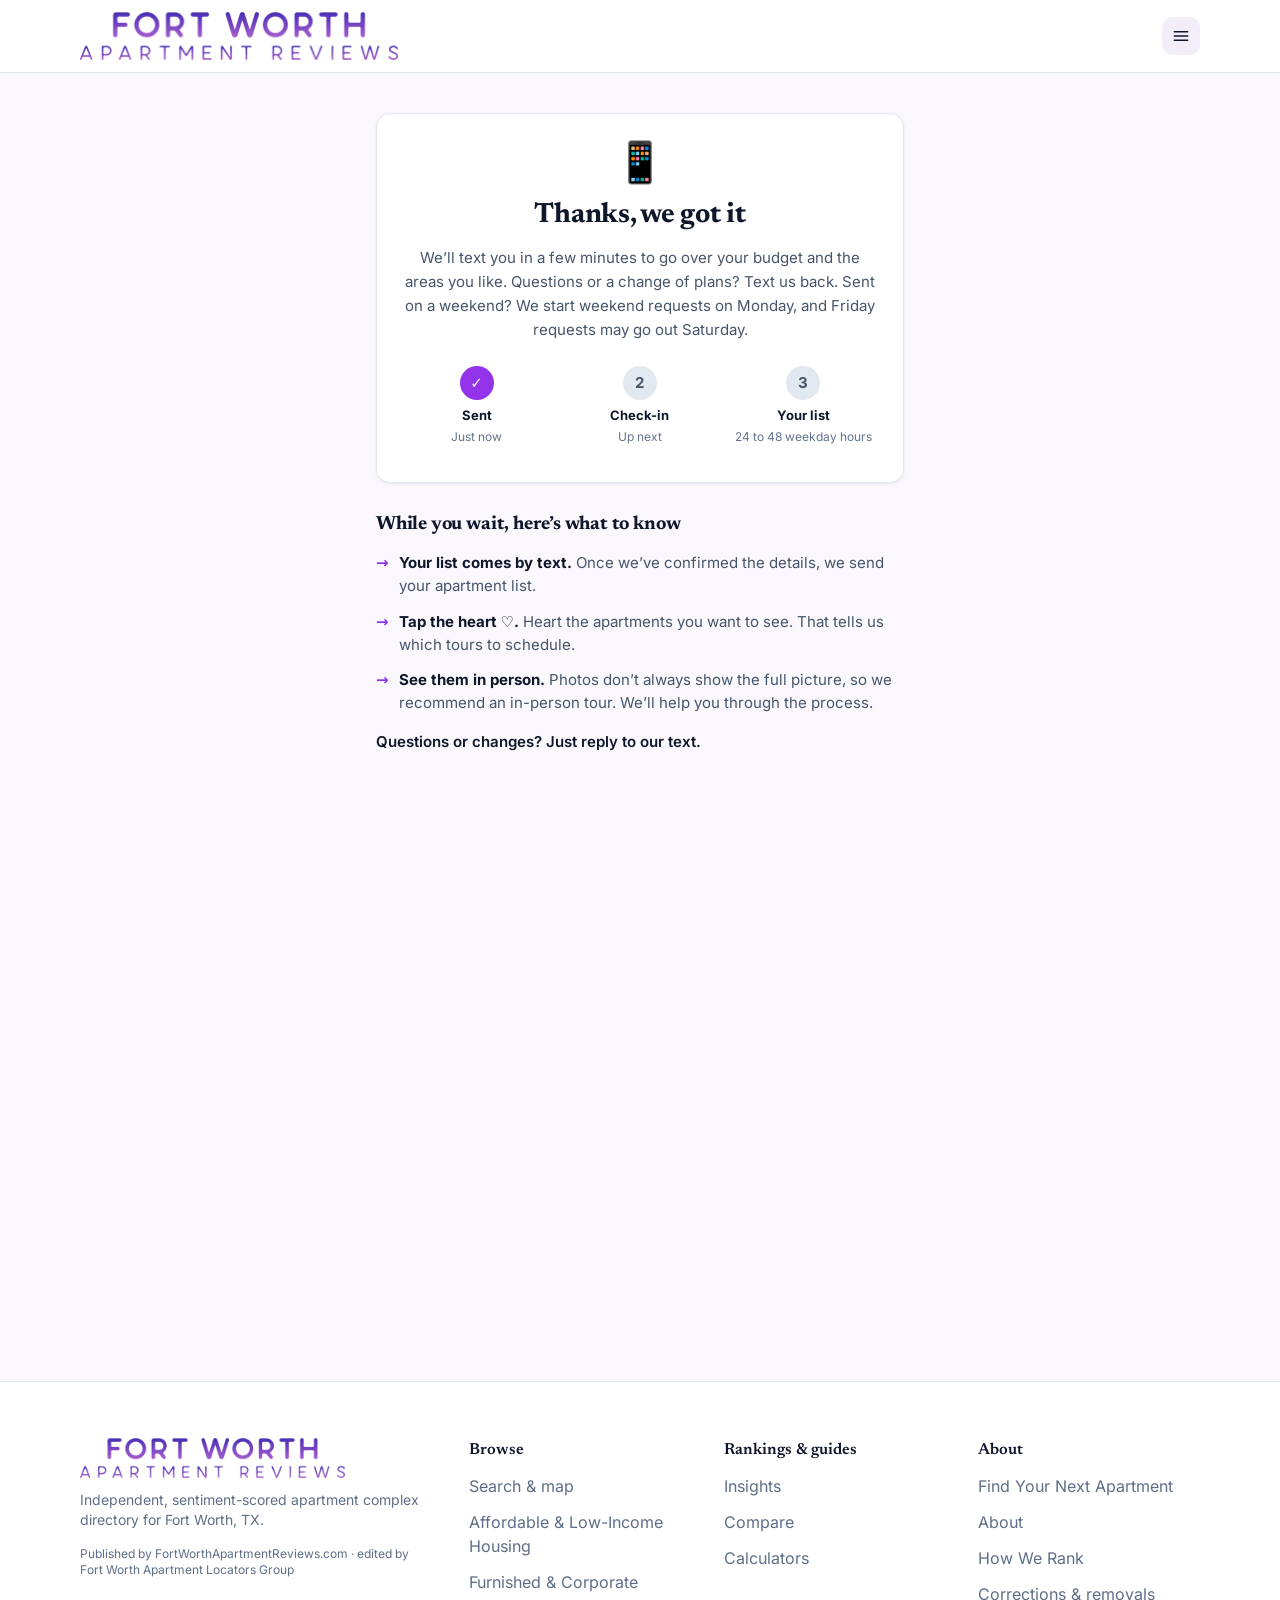
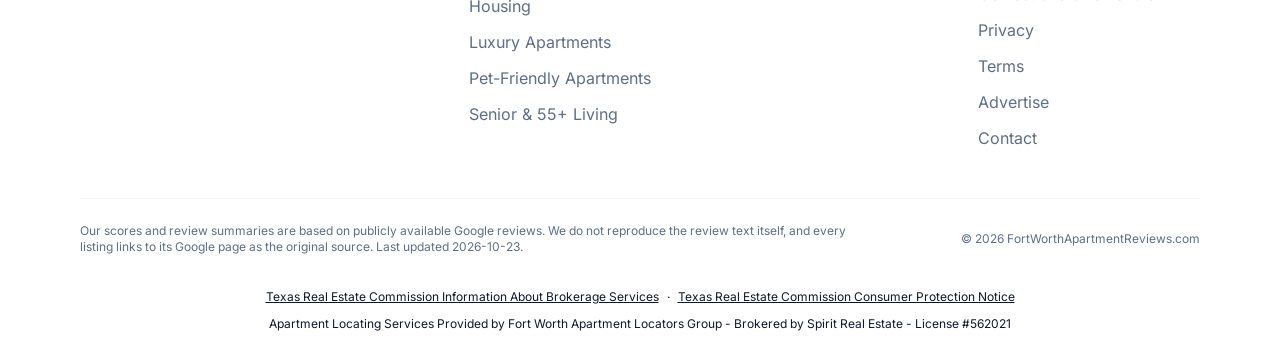
==== commit 653bcaff: "Include apartment locating provider and broker in footer" ====
--- a/thank-you/index.html
+++ b/thank-you/index.html
@@ -24,4 +24,4 @@
   })();
 </script> <main id="main" class="flex-1"><div style="max-width:560px;margin:0 auto;padding:40px 16px 24px"><div style="background:#fff;border:1px solid #e2e8f0;border-radius:14px;padding:28px 22px;box-shadow:0 1px 3px rgb(15 23 42/.08)"><div style="text-align:center;font-size:40px;line-height:1">&#128241;</div><h1 style="text-align:center;font-family:var(--lp-font-heading);font-weight:800;font-size:28px;margin:12px 0 10px;color:#0f172a">Thanks, we got it</h1><p style="text-align:center;font-size:15px;line-height:1.6;color:#475569;margin:0">We&#8217;ll text you in a few minutes to go over your budget and the areas you like. Questions or a change of plans? Text us back. Sent on a weekend? We start weekend requests on Monday, and Friday requests may go out Saturday.</p><div style="display:flex;gap:8px;margin:24px 0 8px"><div style="flex:1;text-align:center"><div style="width:34px;height:34px;border-radius:50%;margin:0 auto 6px;display:flex;align-items:center;justify-content:center;font-weight:700;font-size:15px;background:#9333ea;color:#fff">&#10003;</div><p style="font-weight:700;font-size:13px;margin:0;color:#0f172a">Sent</p><p style="font-size:12px;margin:2px 0 0;color:#64748b">Just now</p></div><div style="flex:1;text-align:center"><div style="width:34px;height:34px;border-radius:50%;margin:0 auto 6px;display:flex;align-items:center;justify-content:center;font-weight:700;font-size:15px;background:#e2e8f0;color:#475569">2</div><p style="font-weight:700;font-size:13px;margin:0;color:#0f172a">Check-in</p><p style="font-size:12px;margin:2px 0 0;color:#64748b">Up next</p></div><div style="flex:1;text-align:center"><div style="width:34px;height:34px;border-radius:50%;margin:0 auto 6px;display:flex;align-items:center;justify-content:center;font-weight:700;font-size:15px;background:#e2e8f0;color:#475569">3</div><p style="font-weight:700;font-size:13px;margin:0;color:#0f172a">Your list</p><p style="font-size:12px;margin:2px 0 0;color:#64748b">24 to 48 weekday hours</p></div></div></div><h2 style="font-family:var(--lp-font-heading);font-weight:800;font-size:19px;margin:28px 0 12px;color:#0f172a">While you wait, here&#8217;s what to know</h2><ul style="list-style:none;padding:0;margin:0;font-size:15px;line-height:1.55;color:#475569"><li style="display:flex;gap:10px;margin:0 0 12px"><span style="color:#9333ea;font-weight:700">&rarr;</span><span><strong style="color:#0f172a">Your list comes by text.</strong> Once we&#8217;ve confirmed the details, we send your apartment list.</span></li><li style="display:flex;gap:10px;margin:0 0 12px"><span style="color:#9333ea;font-weight:700">&rarr;</span><span><strong style="color:#0f172a">Tap the heart &#9825;.</strong> Heart the apartments you want to see. That tells us which tours to schedule.</span></li><li style="display:flex;gap:10px;margin:0 0 12px"><span style="color:#9333ea;font-weight:700">&rarr;</span><span><strong style="color:#0f172a">See them in person.</strong> Photos don&#8217;t always show the full picture, so we recommend an in-person tour. We&#8217;ll help you through the process.</span></li></ul><p style="font-size:15px;color:#0f172a;font-weight:600;margin:16px 0 0">Questions or changes? Just reply to our text.</p></div><div data-intake-footer-spacer aria-hidden="true" style="height:clamp(360px,60vh,720px);background:transparent"></div></main>  <footer class="mt-16 border-t border-outline bg-surface-container"> <div class="mx-auto max-w-6xl px-4 pt-14 pb-8"> <div class="grid gap-12 md:grid-cols-12">  <div class="md:col-span-4"> <img src="/images/brand/logo.png" alt="Greater Fort Worth Apartment Complex Guide" class="mb-3 h-10 w-auto" loading="lazy"> <p class="max-w-sm text-sm text-on-surface-variant">Independent, sentiment-scored apartment complex directory for Fort Worth, TX.</p> <p class="mt-4 text-xs text-on-surface-variant">
 Published by <a class="hover:text-primary-600" href="https://fortworthapartmentreviews.com" rel="publisher">FortWorthApartmentReviews.com</a>  &middot; edited by Fort Worth Apartment Locators Group </p>  </div>  <div class="grid grid-cols-2 gap-8 sm:grid-cols-3 md:col-span-8"> <div class="flex flex-col gap-3"> <span class="font-heading font-semibold text-on-surface">Browse</span> <a class="text-on-surface-variant hover:text-primary-600 transition-colors" href="https://fortworthapartmentreviews.com/browse/">Search &amp; map</a> <a class="text-on-surface-variant hover:text-primary-600 transition-colors" href="https://fortworthapartmentreviews.com/category/affordable-apartments/">Affordable &amp; Low-Income Housing</a><a class="text-on-surface-variant hover:text-primary-600 transition-colors" href="https://fortworthapartmentreviews.com/category/furnished-corporate-apartments/">Furnished &amp; Corporate Housing</a><a class="text-on-surface-variant hover:text-primary-600 transition-colors" href="https://fortworthapartmentreviews.com/category/luxury-apartments/">Luxury Apartments</a><a class="text-on-surface-variant hover:text-primary-600 transition-colors" href="https://fortworthapartmentreviews.com/category/pet-friendly-apartments/">Pet-Friendly Apartments</a><a class="text-on-surface-variant hover:text-primary-600 transition-colors" href="https://fortworthapartmentreviews.com/category/senior-apartments/">Senior &amp; 55+ Living</a> </div> <div class="flex flex-col gap-3"> <span class="font-heading font-semibold text-on-surface">Rankings &amp; guides</span>  <a class="text-on-surface-variant hover:text-primary-600 transition-colors" href="https://fortworthapartmentreviews.com/guide/">Insights</a> <a class="text-on-surface-variant hover:text-primary-600 transition-colors" href="https://fortworthapartmentreviews.com/compare/">Compare</a> <a class="text-on-surface-variant hover:text-primary-600 transition-colors" href="https://fortworthapartmentreviews.com/tools/">Calculators</a> </div> <div class="flex flex-col gap-3"> <span class="font-heading font-semibold text-on-surface">About</span> <a class="text-on-surface-variant hover:text-primary-600 transition-colors" href="/">Find Your Next Apartment</a> <a class="text-on-surface-variant hover:text-primary-600 transition-colors" href="https://fortworthapartmentreviews.com/about/">About</a>  <a class="text-on-surface-variant hover:text-primary-600 transition-colors" href="https://fortworthapartmentreviews.com/how-we-rank/">How We Rank</a> <a class="text-on-surface-variant hover:text-primary-600 transition-colors" href="https://fortworthapartmentreviews.com/listing-policy/">Corrections &amp; removals</a> <a class="text-on-surface-variant hover:text-primary-600 transition-colors" href="https://fortworthapartmentreviews.com/privacy/">Privacy</a> <a class="text-on-surface-variant hover:text-primary-600 transition-colors" href="https://fortworthapartmentreviews.com/terms/">Terms</a> <a class="text-on-surface-variant hover:text-primary-600 transition-colors" href="https://fortworthapartmentreviews.com/advertise/">Advertise</a> <a class="text-on-surface-variant hover:text-primary-600 transition-colors" href="https://fortworthapartmentreviews.com/contact/">Contact</a> </div> </div> </div>  <div class="mt-12 flex flex-col gap-3 border-t border-outline-variant pt-6 text-xs text-on-surface-variant sm:flex-row sm:items-center sm:justify-between"> <p class="max-w-3xl"> Our scores and review summaries are based on publicly available Google reviews. We do not reproduce the review text itself, and every listing links to its Google page as the original source. Last updated 2026-10-23.
- </p> <p class="shrink-0">&copy; 2026 FortWorthApartmentReviews.com</p> </div> </div> <div style="max-width:72rem;margin:0 auto;padding:0 16px 24px;font-size:12px;line-height:1.6;text-align:center"><a href="/docs/trec-information-about-brokerage-services.pdf" target="_blank" rel="noopener noreferrer" style="color:inherit;text-decoration:underline">Texas Real Estate Commission Information About Brokerage Services</a><span aria-hidden="true" style="margin:0 8px">&middot;</span><a href="/docs/trec-consumer-protection-notice.pdf" target="_blank" rel="noopener noreferrer" style="color:inherit;text-decoration:underline">Texas Real Estate Commission Consumer Protection Notice</a><p style="margin:8px 0 0">Fort Worth Apartment Locators Group</p></div></footer></body></html>
+ </p> <p class="shrink-0">&copy; 2026 FortWorthApartmentReviews.com</p> </div> </div> <div style="max-width:72rem;margin:0 auto;padding:0 16px 24px;font-size:12px;line-height:1.6;text-align:center"><a href="/docs/trec-information-about-brokerage-services.pdf" target="_blank" rel="noopener noreferrer" style="color:inherit;text-decoration:underline">Texas Real Estate Commission Information About Brokerage Services</a><span aria-hidden="true" style="margin:0 8px">&middot;</span><a href="/docs/trec-consumer-protection-notice.pdf" target="_blank" rel="noopener noreferrer" style="color:inherit;text-decoration:underline">Texas Real Estate Commission Consumer Protection Notice</a><p style="margin:8px 0 0">Apartment Locating Services Provided by Fort Worth Apartment Locators Group - Brokered by Spirit Real Estate - License #562021</p></div></footer></body></html>
